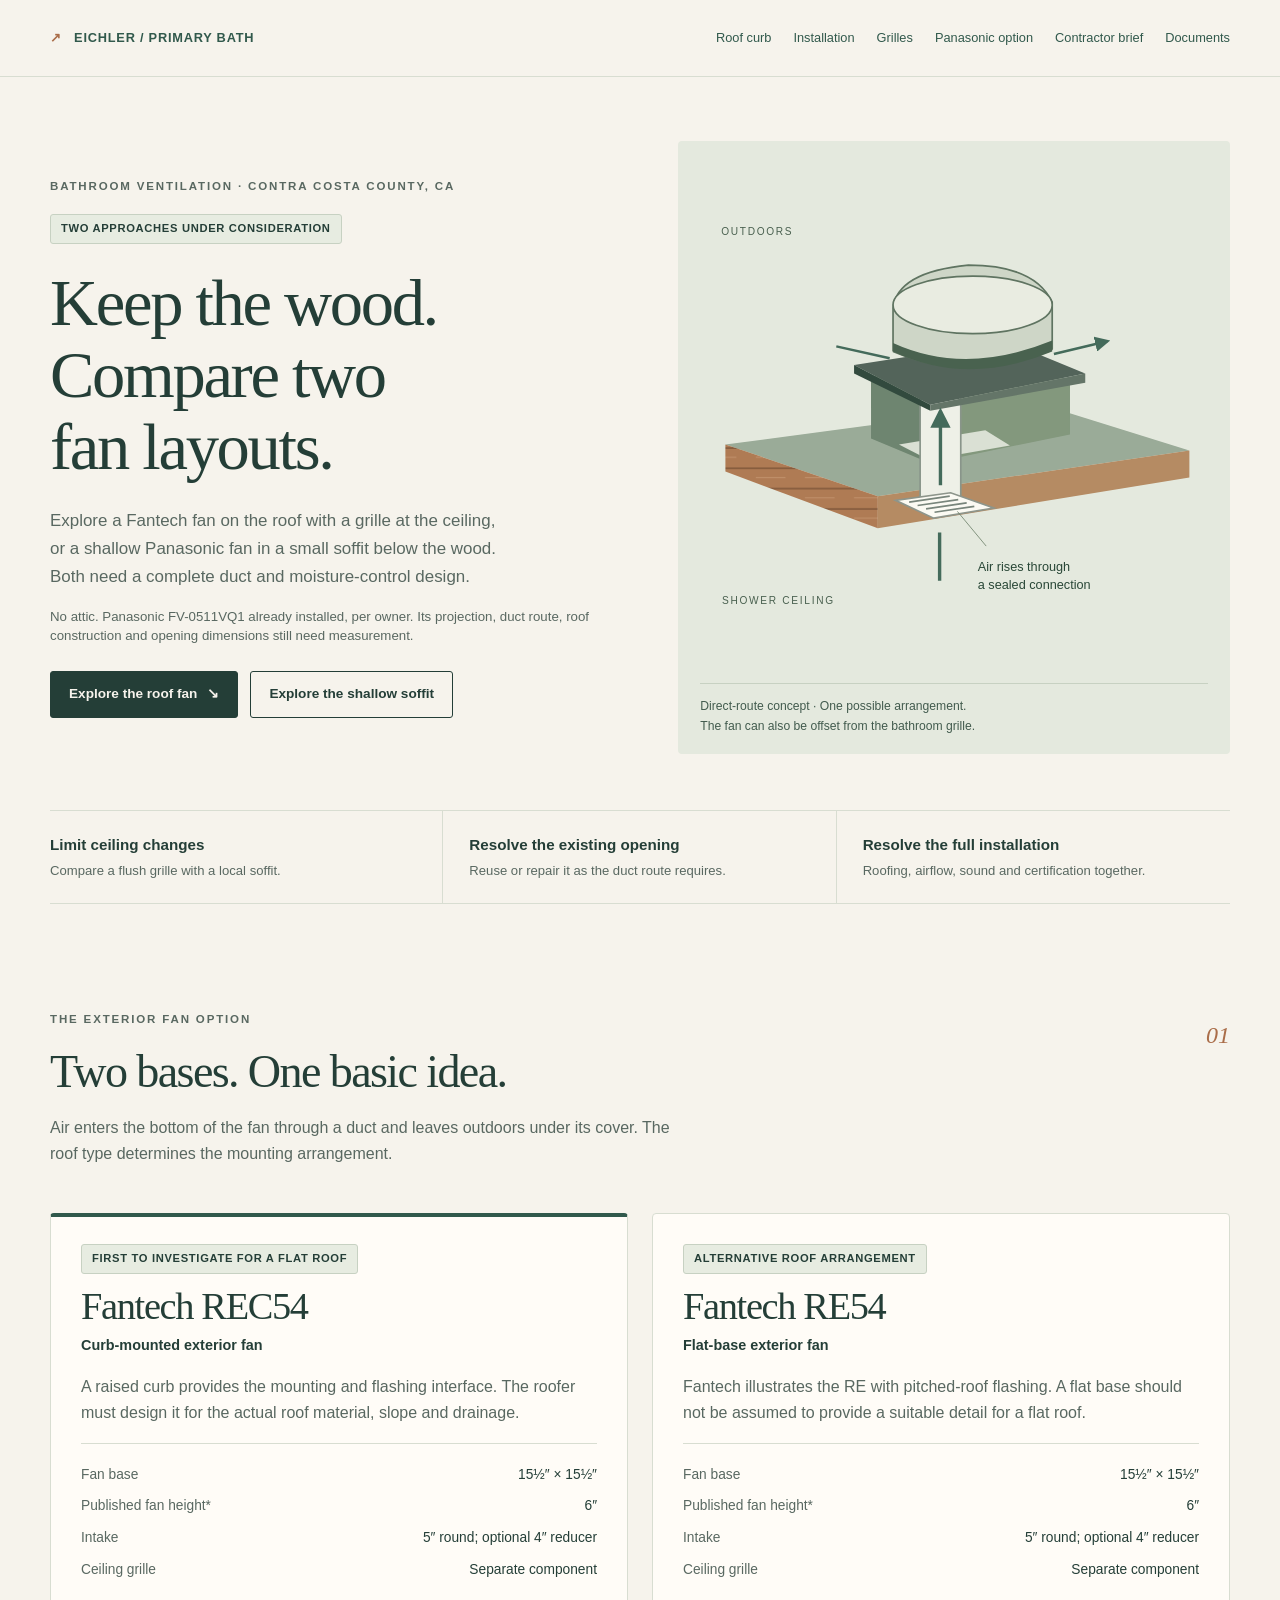
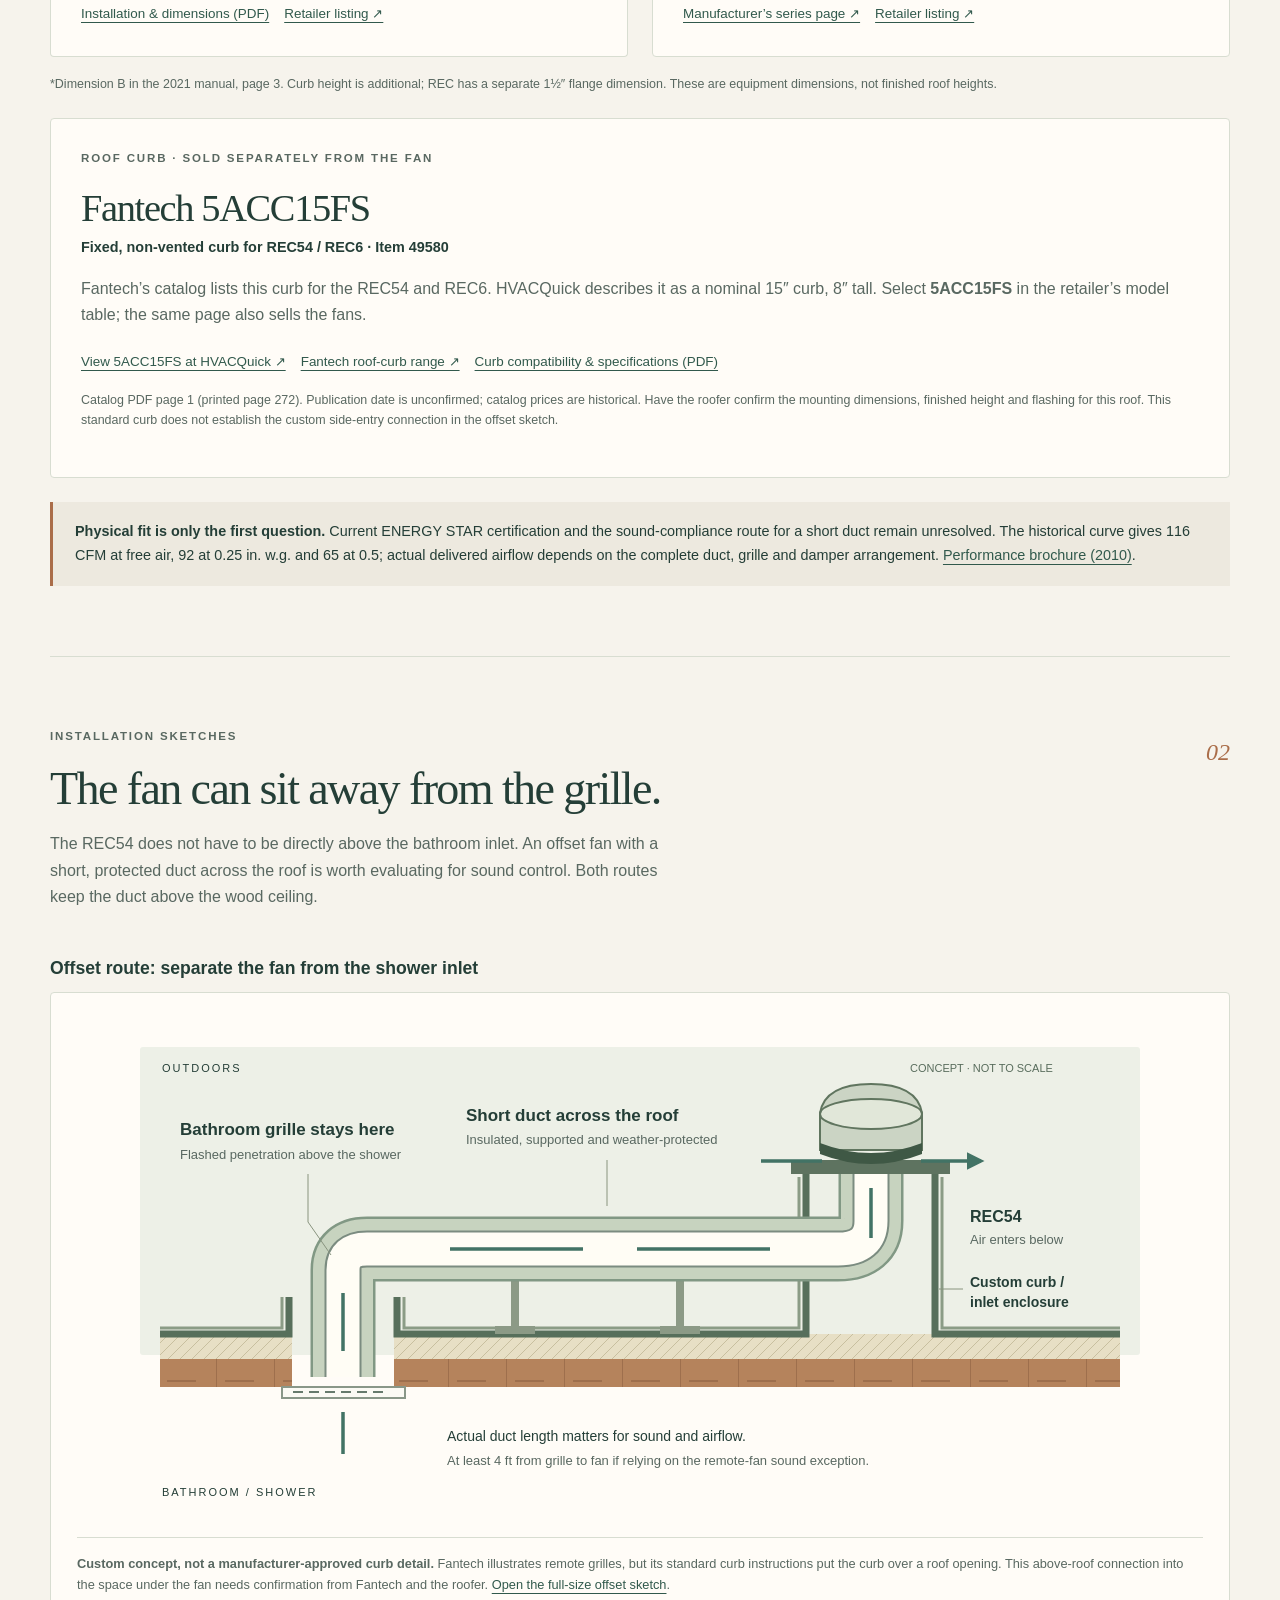
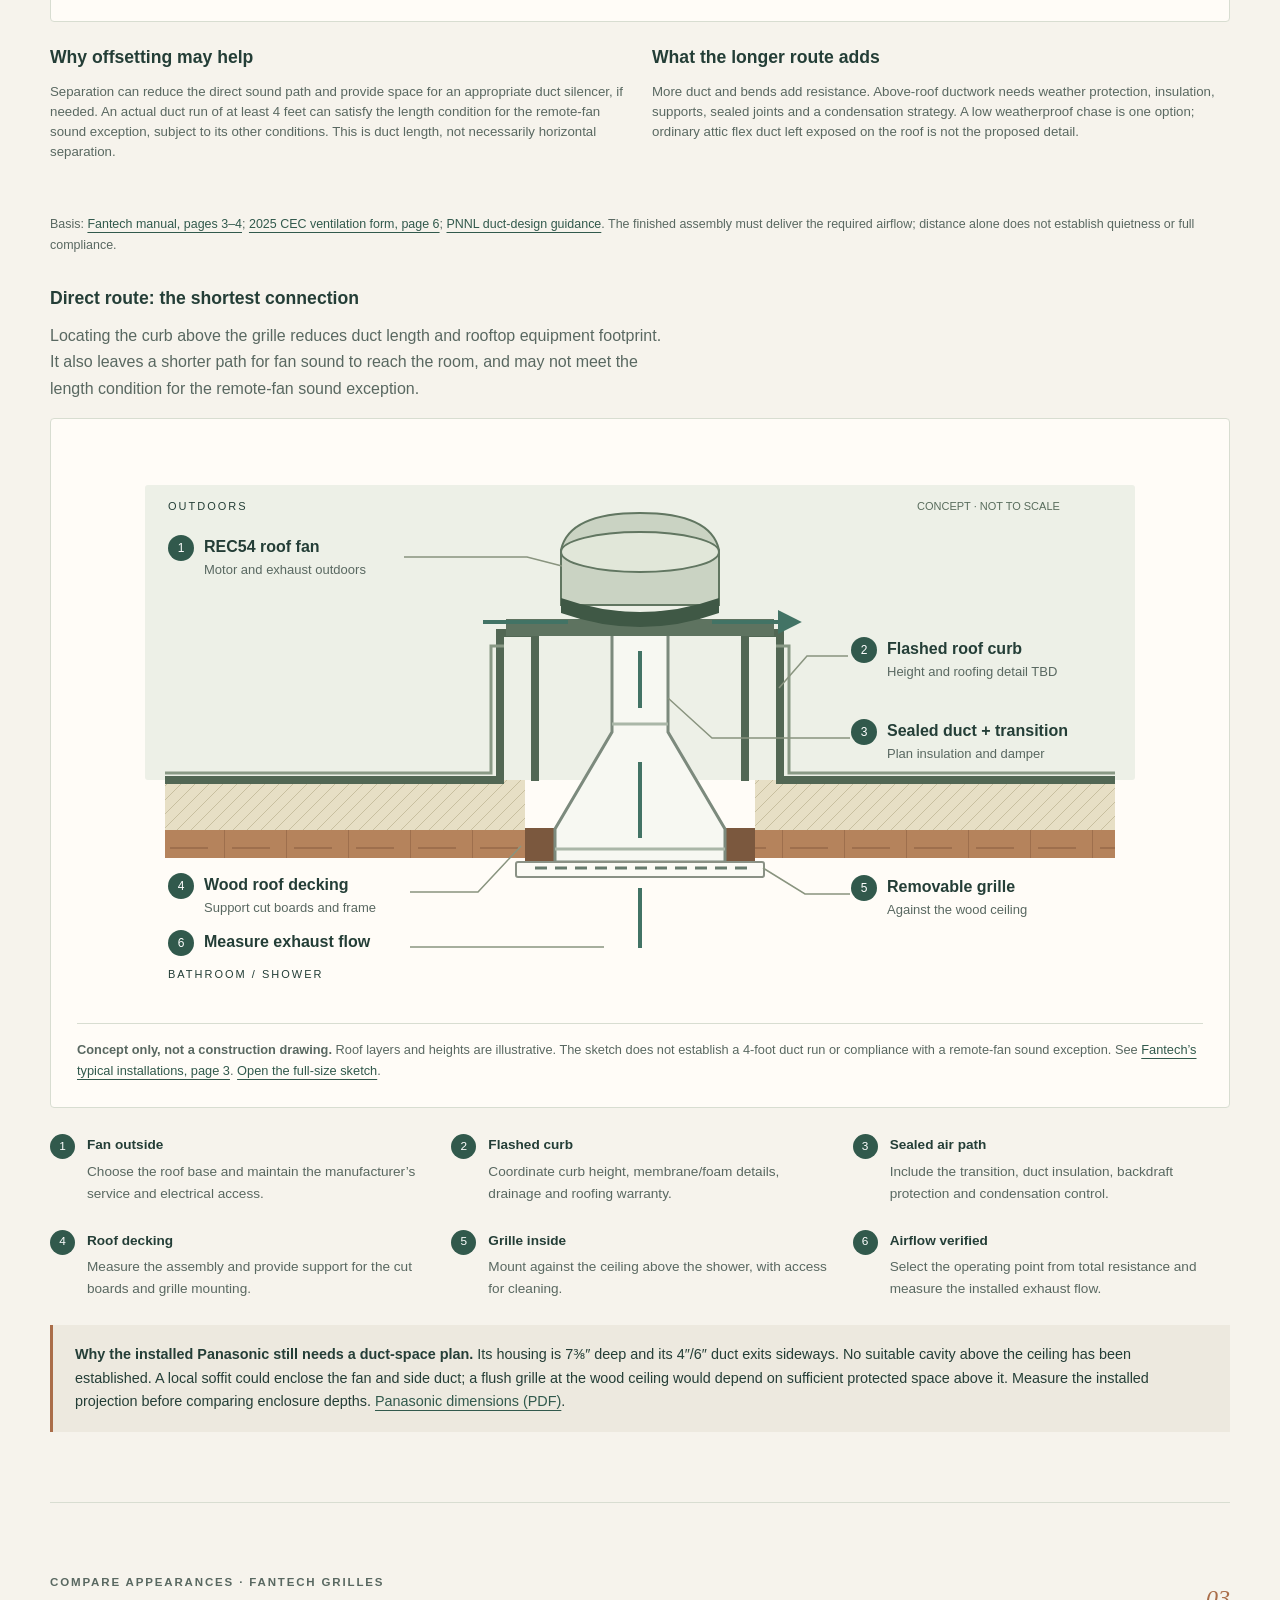
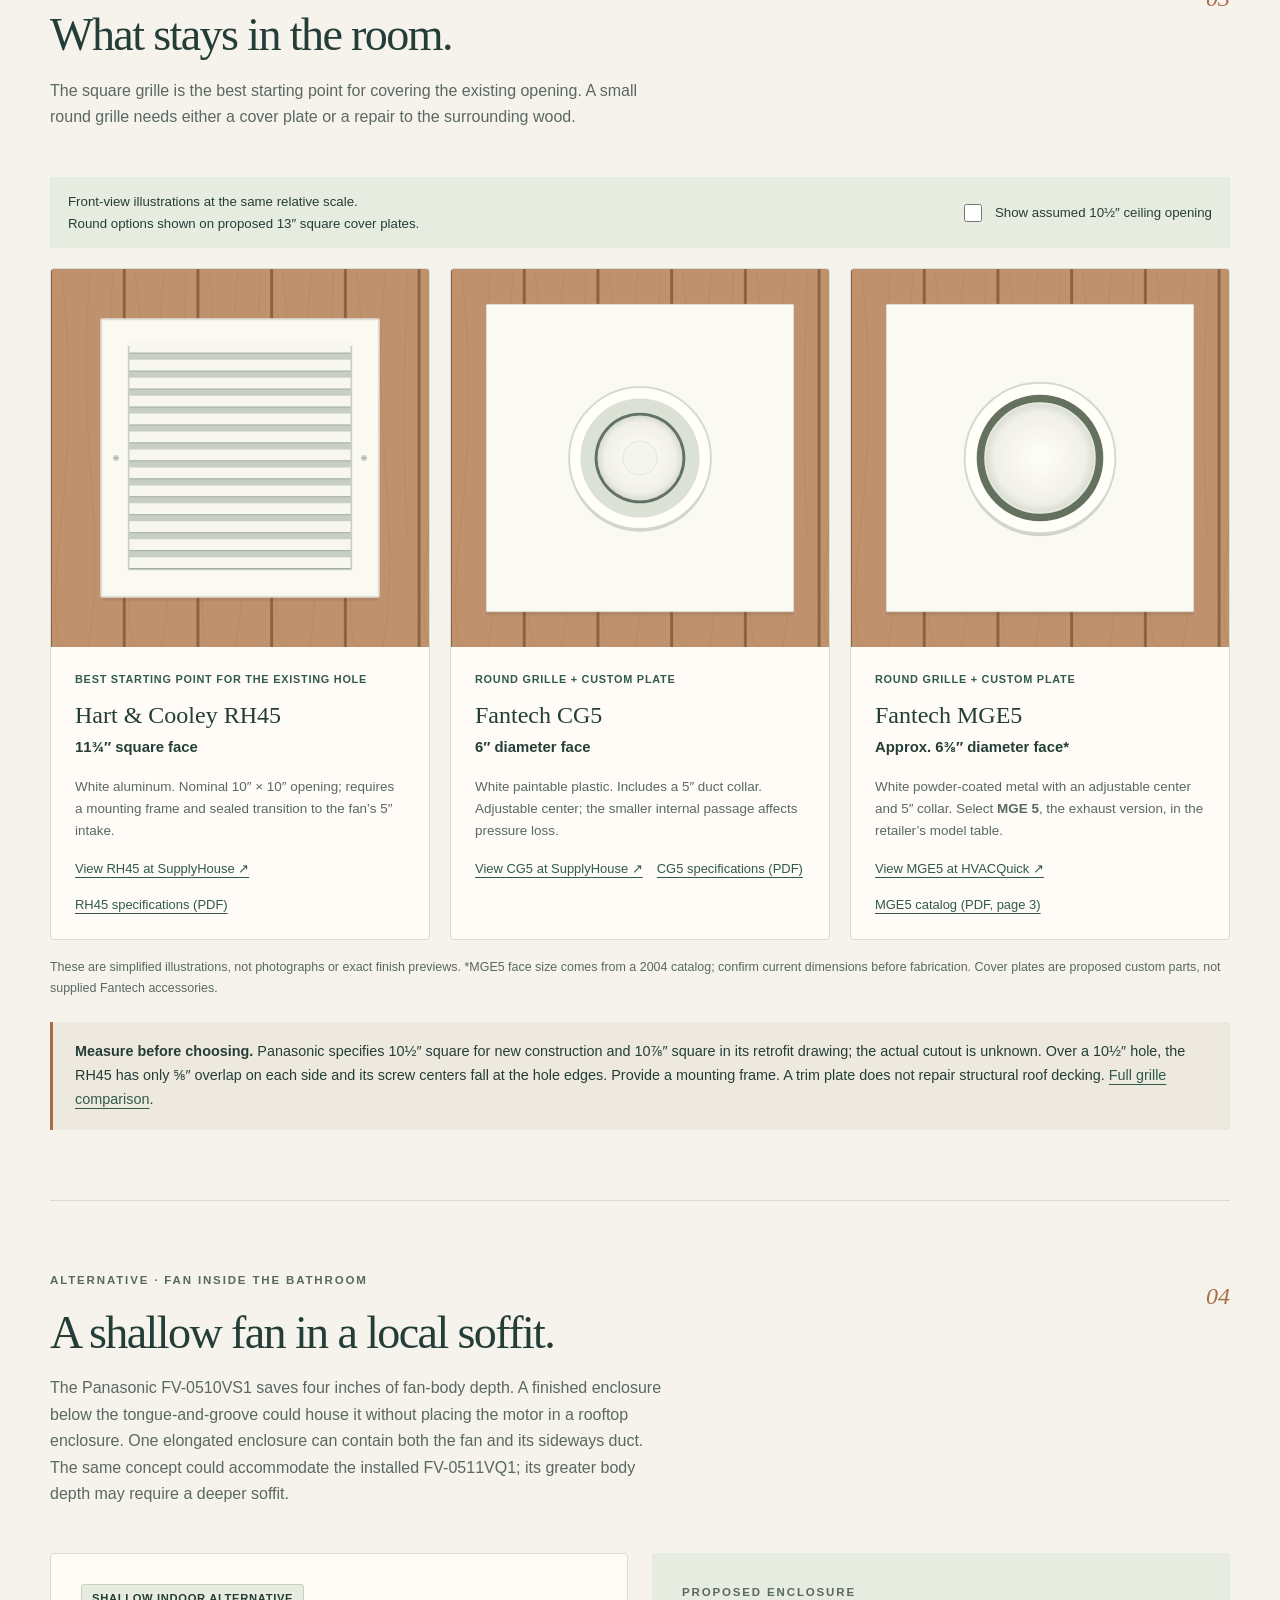
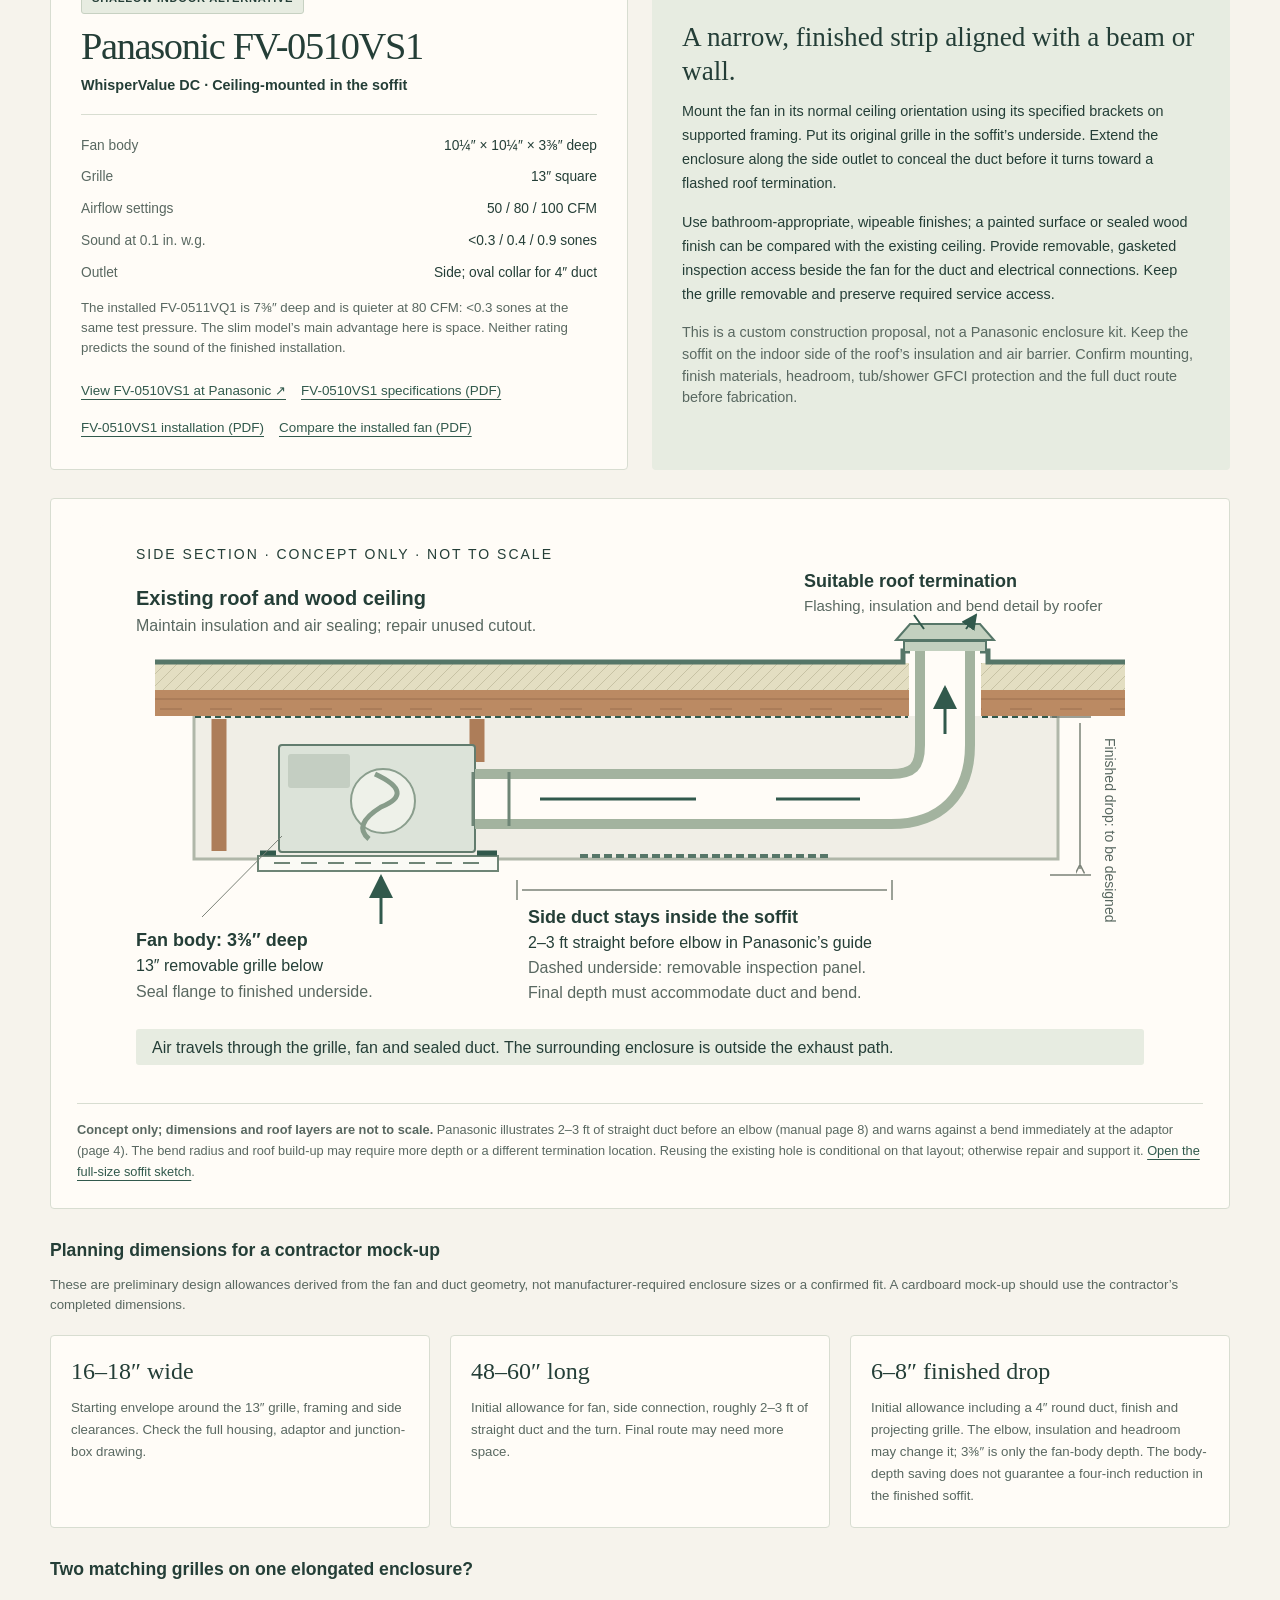
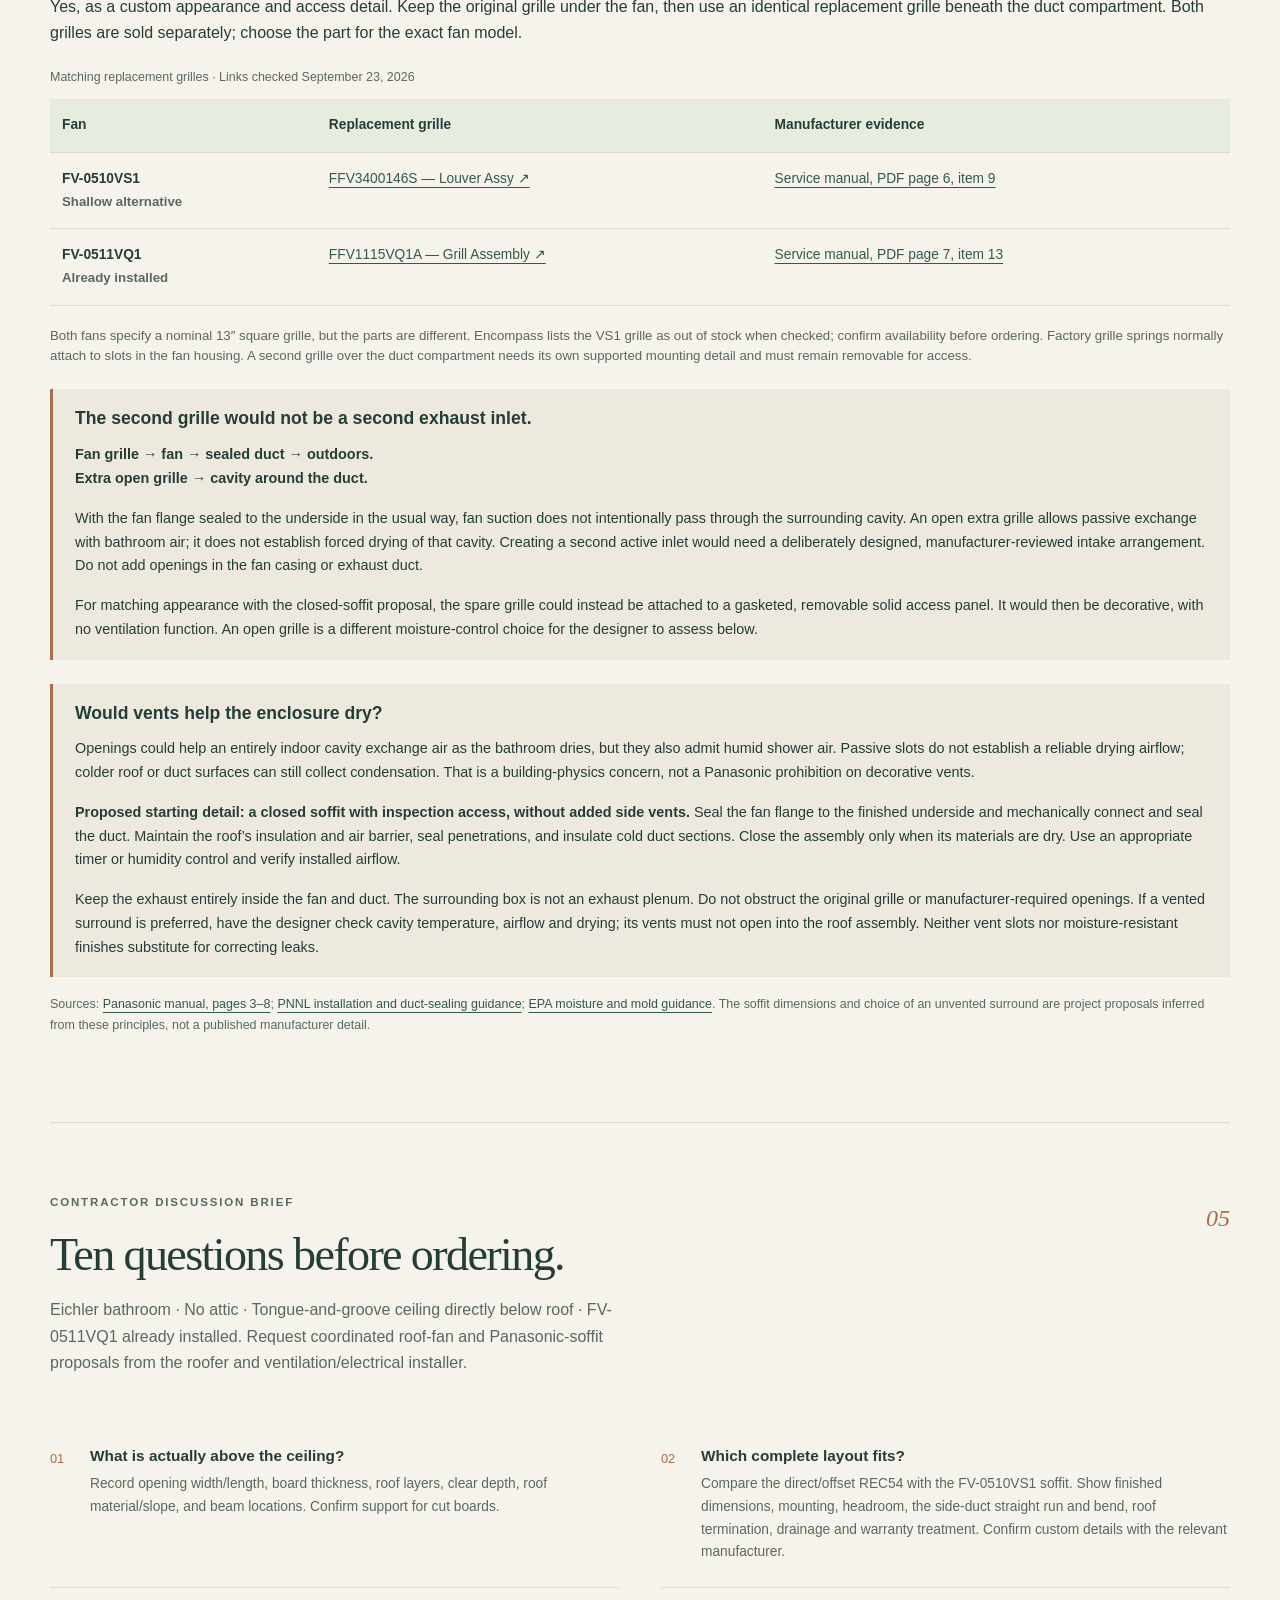
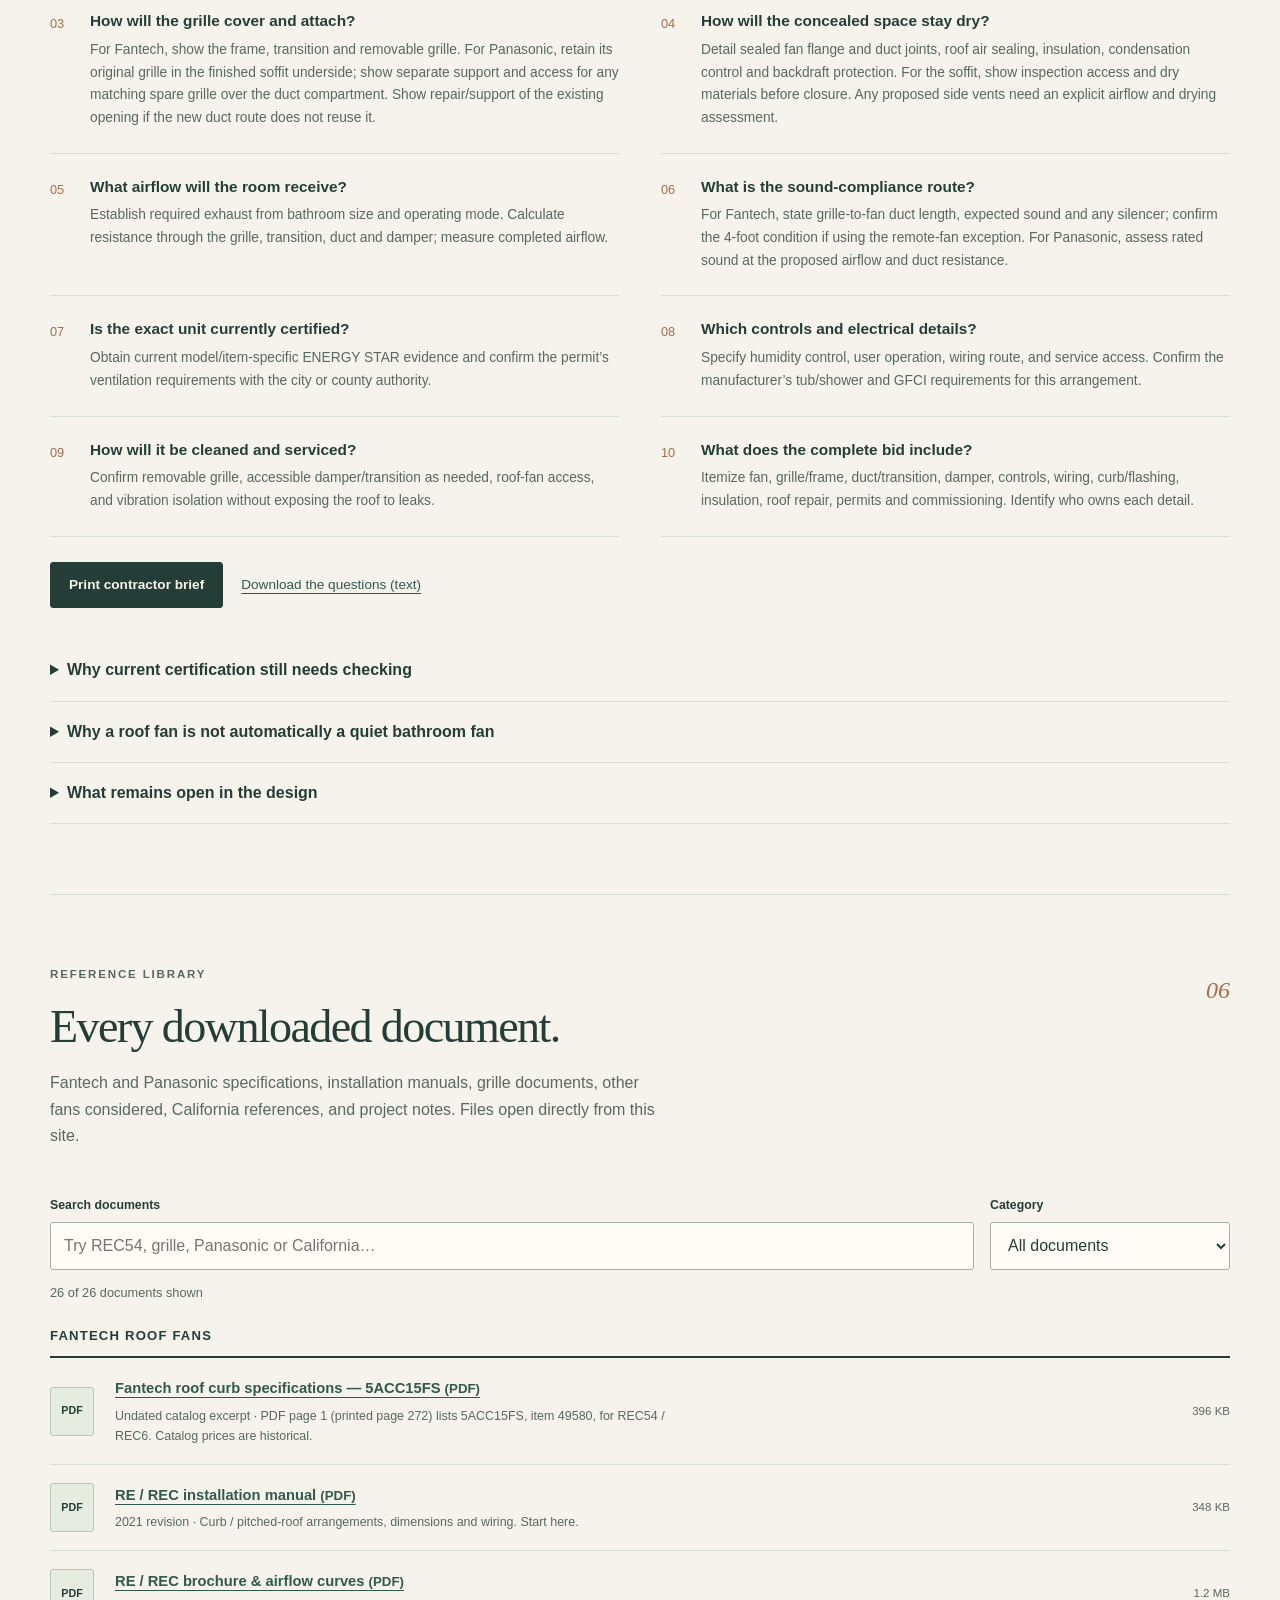
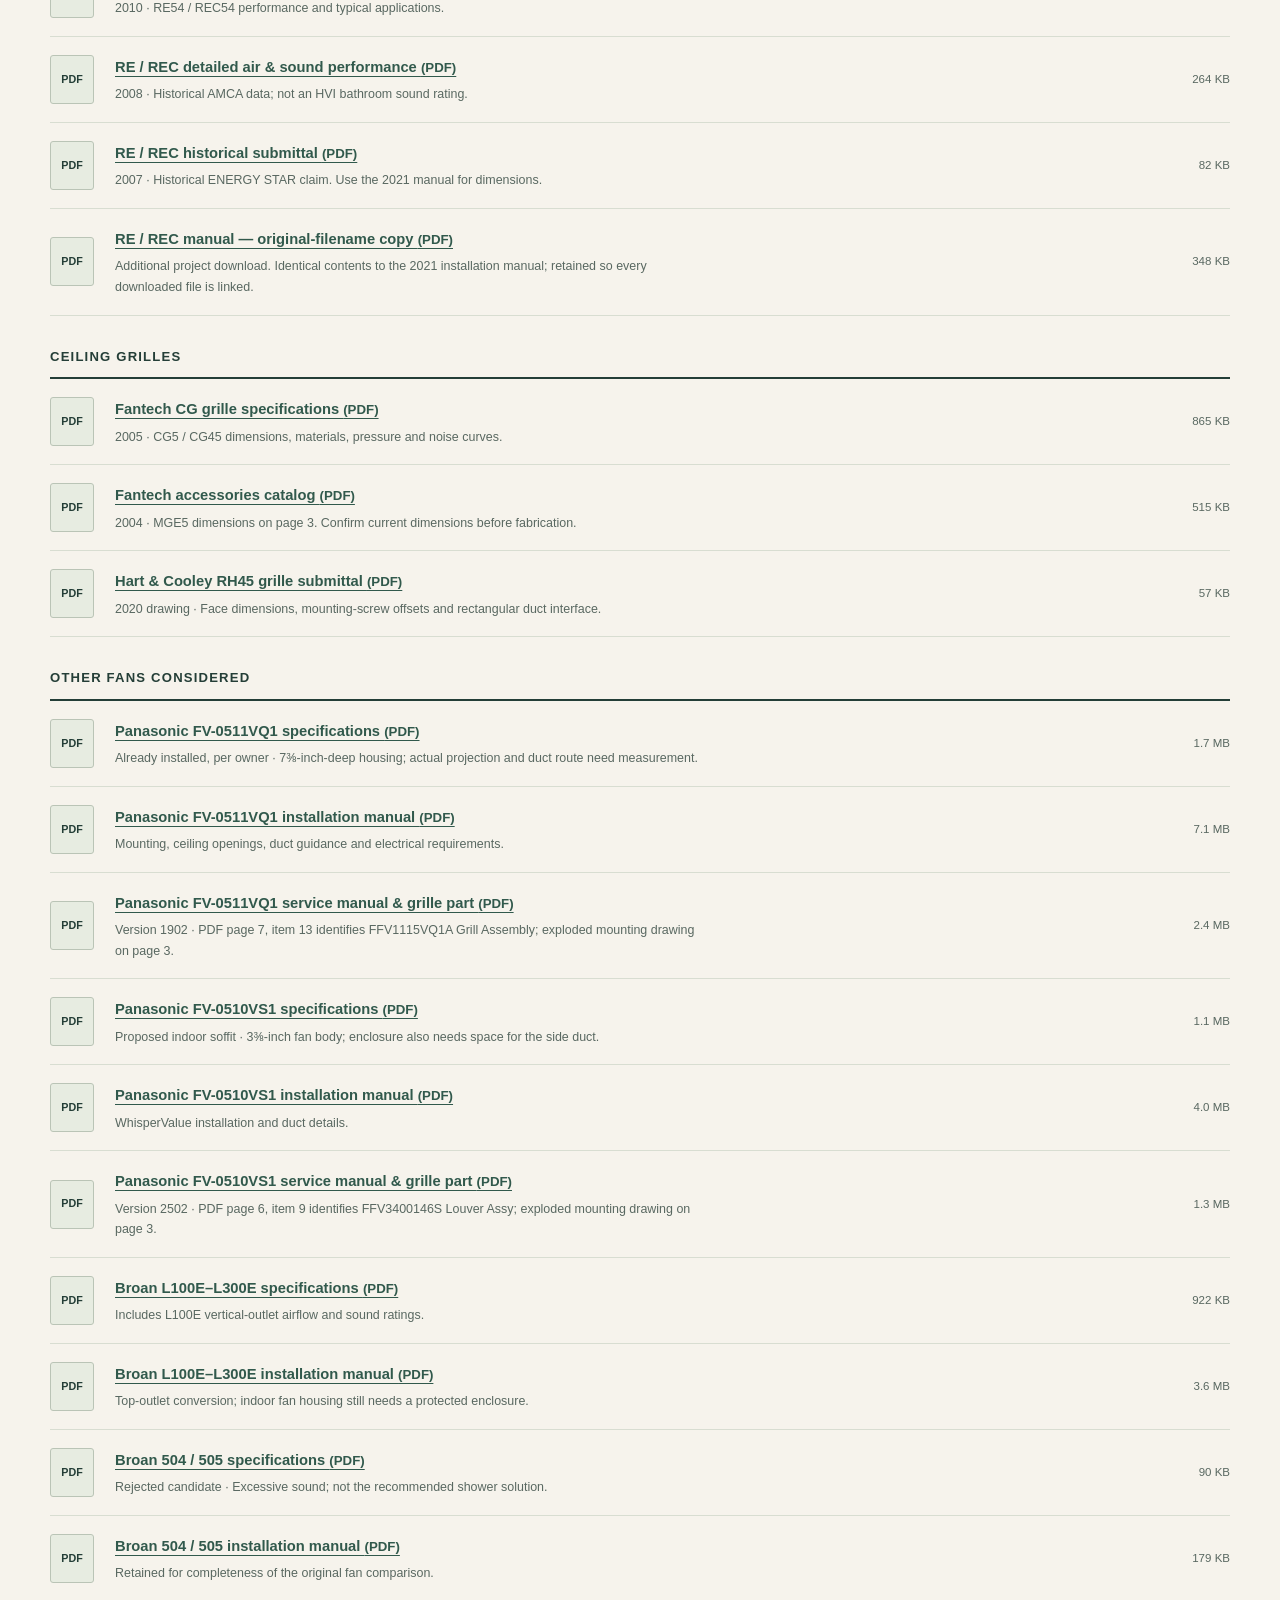
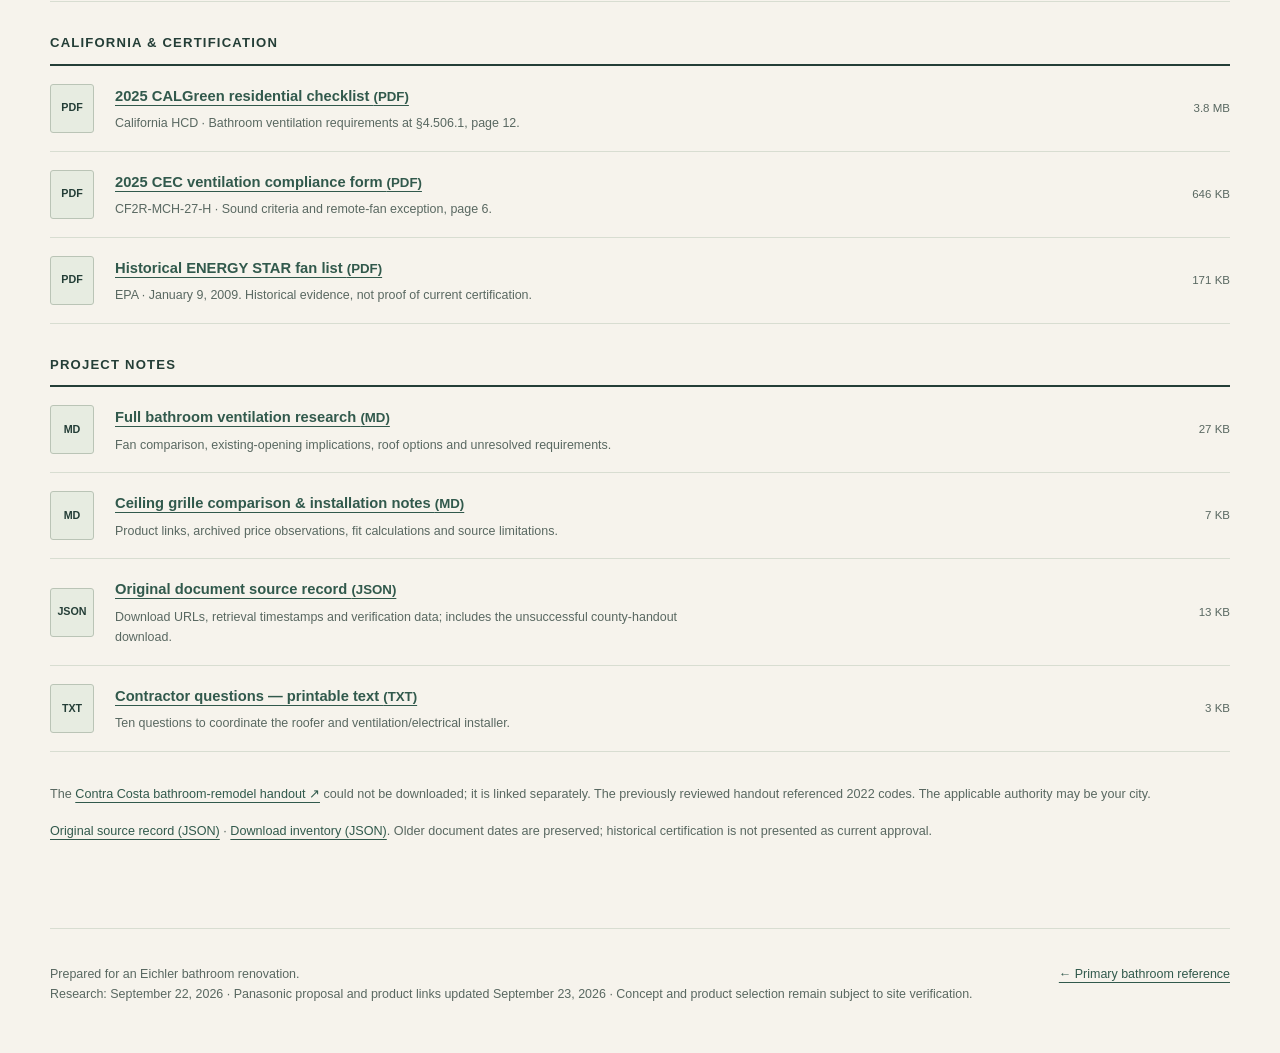
==== docs/bathroom-ventilation/index.html @ 6aa50b3e "Add bathroom ventilation site, enclosure options, and installation photos" ====
<!doctype html>
<html lang="en">
<head>
  <meta charset="utf-8">
  <meta name="viewport" content="width=device-width, initial-scale=1">
  <title>Bathroom ventilation options | Eichler bathroom</title>
  <meta name="description" content="Compare a Fantech roof fan with a shallow Panasonic FV-0510VS1 in a ceiling soffit: installation sketches, enclosure and moisture details, product links, and specifications.">
  <meta name="theme-color" content="#243e37">
  <link rel="stylesheet" href="styles.css">
  <script src="site.js" defer></script>
</head>
<body>
<a class="skip" href="#main">Skip to content</a>
<header class="site-header">
  <nav class="wrap nav" aria-label="Main navigation">
    <a class="brand" href="../"><span>↗</span> EICHLER / PRIMARY BATH</a>
    <div class="nav-links">
      <a href="#curb">Roof curb</a>
      <a href="#installation">Installation</a>
      <a href="#grilles">Grilles</a>
      <a href="#panasonic">Panasonic option</a>
      <a href="#contractor">Contractor brief</a>
      <a href="#documents">Documents</a>
    </div>
  </nav>
</header>
<main id="main" class="wrap">
  <section class="hero" aria-labelledby="page-title">
    <div>
      <p class="eyebrow">Bathroom ventilation · Contra Costa County, CA</p>
      <span class="pill">Two approaches under consideration</span>
      <h1 id="page-title">Keep the wood.<br>Compare two<br>fan layouts.</h1>
      <p class="intro">Explore a Fantech fan on the roof with a grille at the ceiling, or a shallow Panasonic fan in a small soffit below the wood. Both need a complete duct and moisture-control design.</p>
      <p class="small muted">No attic. Panasonic FV-0511VQ1 already installed, per owner. Its projection, duct route, roof construction and opening dimensions still need measurement.</p>
      <div class="actions">
        <a class="button" href="#installation">Explore the roof fan <span aria-hidden="true">↘</span></a>
        <a class="button secondary" href="#panasonic">Explore the shallow soffit</a>
      </div>
    </div>
    <div class="hero-art">
      <img src="assets/roof-concept.svg" width="600" height="510" alt="Conceptual cutaway: a roof fan sits on a raised curb, with a sealed duct reaching a grille flush against the wood ceiling.">
      <p class="caption">Direct-route concept · One possible arrangement.<br>The fan can also be offset from the bathroom grille.</p>
    </div>
  </section>
  <div class="facts" aria-label="Project priorities">
    <div class="fact"><strong>Limit ceiling changes</strong><span>Compare a flush grille with a local soffit.</span></div>
    <div class="fact"><strong>Resolve the existing opening</strong><span>Reuse or repair it as the duct route requires.</span></div>
    <div class="fact"><strong>Resolve the full installation</strong><span>Roofing, airflow, sound and certification together.</span></div>
  </div>

  <section class="section" id="options" aria-labelledby="options-title">
    <div class="section-heading"><div><p class="eyebrow">The exterior fan option</p><h2 id="options-title">Two bases. One basic idea.</h2><p class="lede">Air enters the bottom of the fan through a duct and leaves outdoors under its cover. The roof type determines the mounting arrangement.</p></div><span class="section-num" aria-hidden="true">01</span></div>
    <div class="two">
      <article class="model recommended">
        <span class="pill">First to investigate for a flat roof</span><h3>Fantech REC54</h3><p class="role">Curb-mounted exterior fan</p>
        <p class="muted">A raised curb provides the mounting and flashing interface. The roofer must design it for the actual roof material, slope and drainage.</p>
        <dl><dt>Fan base</dt><dd>15½″ × 15½″</dd><dt>Published fan height*</dt><dd>6″</dd><dt>Intake</dt><dd>5″ round; optional 4″ reducer</dd><dt>Ceiling grille</dt><dd>Separate component</dd></dl>
        <div class="links"><a href="references/spec-sheets/Fantech-RE-REC-installation.pdf">Installation &amp; dimensions (PDF)</a><a href="https://www.supplyhouse.com/Fantech-REC54-Wall-or-Roof-Mount-Curb-4-or-5-Centrifugal-Duct-Fan-116-CFM">Retailer listing ↗</a></div>
      </article>
      <article class="model">
        <span class="pill">Alternative roof arrangement</span><h3>Fantech RE54</h3><p class="role">Flat-base exterior fan</p>
        <p class="muted">Fantech illustrates the RE with pitched-roof flashing. A flat base should not be assumed to provide a suitable detail for a flat roof.</p>
        <dl><dt>Fan base</dt><dd>15½″ × 15½″</dd><dt>Published fan height*</dt><dd>6″</dd><dt>Intake</dt><dd>5″ round; optional 4″ reducer</dd><dt>Ceiling grille</dt><dd>Separate component</dd></dl>
        <div class="links"><a href="https://www.fantech.net/en-us/products/commercial-ventilation/roof-ventilators/re-rec">Manufacturer’s series page ↗</a><a href="https://hvacquick.com/products/residential/Fans/Exterior-Exhaust-Fans/Fantech-RE-fans">Retailer listing ↗</a></div>
      </article>
    </div>
    <p class="source-line">*Dimension B in the 2021 manual, page 3. Curb height is additional; REC has a separate 1½″ flange dimension. These are equipment dimensions, not finished roof heights.</p>
    <article class="model curb" id="curb" aria-labelledby="curb-title">
      <p class="eyebrow">Roof curb · Sold separately from the fan</p>
      <h3 id="curb-title">Fantech 5ACC15FS</h3>
      <p class="role">Fixed, non-vented curb for REC54 / REC6 · Item 49580</p>
      <p class="muted">Fantech’s catalog lists this curb for the REC54 and REC6. HVACQuick describes it as a nominal 15″ curb, 8″ tall. Select <strong>5ACC15FS</strong> in the retailer’s model table; the same page also sells the fans.</p>
      <div class="links"><a href="https://hvacquick.com/products/residential/Fans/Exterior-Exhaust-Fans/Fantech-RE-fans">View 5ACC15FS at HVACQuick ↗</a><a href="https://www.fantech.net/en-us/products/commercial-ventilation/roof-ventilators/accessory-for-roof-ventilators/curbs/roof-curbs">Fantech roof-curb range ↗</a><a href="references/spec-sheets/Fantech-commercial-accessories-curbs.pdf#page=1">Curb compatibility &amp; specifications (PDF)</a></div>
      <p class="source-line">Catalog PDF page 1 (printed page 272). Publication date is unconfirmed; catalog prices are historical. Have the roofer confirm the mounting dimensions, finished height and flashing for this roof. This standard curb does not establish the custom side-entry connection in the offset sketch.</p>
    </article>
    <div class="note"><strong>Physical fit is only the first question.</strong> Current ENERGY STAR certification and the sound-compliance route for a short duct remain unresolved. The historical curve gives 116 CFM at free air, 92 at 0.25 in. w.g. and 65 at 0.5; actual delivered airflow depends on the complete duct, grille and damper arrangement. <a href="references/spec-sheets/Fantech-RE-REC-brochure-performance-2010.pdf">Performance brochure (2010)</a>.</div>
  </section>

  <section class="section" id="installation" aria-labelledby="installation-title">
    <div class="section-heading"><div><p class="eyebrow">Installation sketches</p><h2 id="installation-title">The fan can sit away from the grille.</h2><p class="lede">The REC54 does not have to be directly above the bathroom inlet. An offset fan with a short, protected duct across the roof is worth evaluating for sound control. Both routes keep the duct above the wood ceiling.</p></div><span class="section-num" aria-hidden="true">02</span></div>
    <h3>Offset route: separate the fan from the shower inlet</h3>
    <div class="diagram-panel"><figure>
      <img src="assets/offset-roof-route.svg" width="1080" height="500" alt="Concept of an offset REC54: a duct rises from the bathroom grille through a flashed roof penetration, runs horizontally above the roof with insulation and weather protection, then turns upward into the fan's bottom inlet within a custom curb enclosure.">
      <figcaption><strong>Custom concept, not a manufacturer-approved curb detail.</strong> Fantech illustrates remote grilles, but its standard curb instructions put the curb over a roof opening. This above-roof connection into the space under the fan needs confirmation from Fantech and the roofer. <a href="assets/offset-roof-route.svg">Open the full-size offset sketch</a>.</figcaption>
    </figure></div>
    <div class="two" style="margin:24px 0 36px">
      <div><h3>Why offsetting may help</h3><p class="small muted">Separation can reduce the direct sound path and provide space for an appropriate duct silencer, if needed. An actual duct run of at least 4 feet can satisfy the length condition for the remote-fan sound exception, subject to its other conditions. This is duct length, not necessarily horizontal separation.</p></div>
      <div><h3>What the longer route adds</h3><p class="small muted">More duct and bends add resistance. Above-roof ductwork needs weather protection, insulation, supports, sealed joints and a condensation strategy. A low weatherproof chase is one option; ordinary attic flex duct left exposed on the roof is not the proposed detail.</p></div>
    </div>
    <p class="source-line">Basis: <a href="references/spec-sheets/Fantech-RE-REC-installation.pdf">Fantech manual, pages 3–4</a>; <a href="references/code-reference/California-2025-CF2R-MCH-27-H-ventilation.pdf">2025 CEC ventilation form, page 6</a>; <a href="https://basc.pnnl.gov/resource-guides/bathroom-exhaust-fans">PNNL duct-design guidance</a>. The finished assembly must deliver the required airflow; distance alone does not establish quietness or full compliance.</p>
    <h3 style="margin-top:32px">Direct route: the shortest connection</h3>
    <p class="lede">Locating the curb above the grille reduces duct length and rooftop equipment footprint. It also leaves a shorter path for fan sound to reach the room, and may not meet the length condition for the remote-fan sound exception.</p>
    <div class="diagram-panel"><figure>
      <img src="assets/installation-section.svg" width="1080" height="560" alt="Not-to-scale section of a REC54 on a flashed roof curb. Air rises from a square ceiling grille through a sealed transition and round duct to the fan; arrows show exhaust escaping outdoors. Roof layer thickness, curb height and framing are unmeasured.">
      <figcaption><strong>Concept only, not a construction drawing.</strong> Roof layers and heights are illustrative. The sketch does not establish a 4-foot duct run or compliance with a remote-fan sound exception. See <a href="references/spec-sheets/Fantech-RE-REC-installation.pdf">Fantech’s typical installations, page 3</a>. <a href="assets/installation-section.svg">Open the full-size sketch</a>.</figcaption>
    </figure></div>
    <div class="key">
      <div class="key-item"><span class="number">1</span><div><strong>Fan outside</strong><p>Choose the roof base and maintain the manufacturer’s service and electrical access.</p></div></div>
      <div class="key-item"><span class="number">2</span><div><strong>Flashed curb</strong><p>Coordinate curb height, membrane/foam details, drainage and roofing warranty.</p></div></div>
      <div class="key-item"><span class="number">3</span><div><strong>Sealed air path</strong><p>Include the transition, duct insulation, backdraft protection and condensation control.</p></div></div>
      <div class="key-item"><span class="number">4</span><div><strong>Roof decking</strong><p>Measure the assembly and provide support for the cut boards and grille mounting.</p></div></div>
      <div class="key-item"><span class="number">5</span><div><strong>Grille inside</strong><p>Mount against the ceiling above the shower, with access for cleaning.</p></div></div>
      <div class="key-item"><span class="number">6</span><div><strong>Airflow verified</strong><p>Select the operating point from total resistance and measure the installed exhaust flow.</p></div></div>
    </div>
    <div class="note"><strong>Why the installed Panasonic still needs a duct-space plan.</strong> Its housing is 7⅜″ deep and its 4″/6″ duct exits sideways. No suitable cavity above the ceiling has been established. A local soffit could enclose the fan and side duct; a flush grille at the wood ceiling would depend on sufficient protected space above it. Measure the installed projection before comparing enclosure depths. <a href="references/spec-sheets/Panasonic-FV-0511VQ1-submittal.pdf">Panasonic dimensions (PDF)</a>.</div>
  </section>

  <section class="section" id="grilles" aria-labelledby="grilles-title">
    <div class="section-heading"><div><p class="eyebrow">Compare appearances · Fantech grilles</p><h2 id="grilles-title">What stays in the room.</h2><p class="lede">The square grille is the best starting point for covering the existing opening. A small round grille needs either a cover plate or a repair to the surrounding wood.</p></div><span class="section-num" aria-hidden="true">03</span></div>
    <div class="compare-controls"><span>Front-view illustrations at the same relative scale.<br>Round options shown on proposed 13″ square cover plates.</span><label class="js-only"><input type="checkbox" id="show-opening"> Show assumed 10½″ ceiling opening</label></div>
    <div class="grilles" id="grille-comparison">
      <article class="grille"><div class="grille-art"><img src="assets/grille-rh45.svg" width="400" height="400" loading="lazy" alt="Illustration of the white square RH45 grille with horizontal slats on a wood ceiling."><span class="hole-outline" aria-hidden="true"></span></div><div class="grille-body"><p class="label">Best starting point for the existing hole</p><h3>Hart &amp; Cooley RH45</h3><p class="size">11¾″ square face</p><p>White aluminum. Nominal 10″ × 10″ opening; requires a mounting frame and sealed transition to the fan’s 5″ intake.</p><div class="links"><a href="https://www.supplyhouse.com/Hart-Cooley-610683-10-x-10-Extruded-Aluminum-Return-Grille-RH45-Series">View RH45 at SupplyHouse ↗</a><a href="references/spec-sheets/Hart-Cooley-RH45-submittal.pdf">RH45 specifications (PDF)</a></div></div></article>
      <article class="grille"><div class="grille-art"><img src="assets/grille-cg5.svg" width="400" height="400" loading="lazy" alt="Illustration of a 6-inch circular CG5 grille centered on a proposed 13-inch square white cover plate."><span class="hole-outline" aria-hidden="true"></span></div><div class="grille-body"><p class="label">Round grille + custom plate</p><h3>Fantech CG5</h3><p class="size">6″ diameter face</p><p>White paintable plastic. Includes a 5″ duct collar. Adjustable center; the smaller internal passage affects pressure loss.</p><div class="links"><a href="https://www.supplyhouse.com/Fantech-CG5-CG-Series-Adjustable-Plastic-Supply-Exhaust-Contour-Grille-w-Metal-Mounting-Collar-for-5-Duct">View CG5 at SupplyHouse ↗</a><a href="references/spec-sheets/Fantech-CG-grilles-specifications-2005.pdf">CG5 specifications (PDF)</a></div></div></article>
      <article class="grille"><div class="grille-art"><img src="assets/grille-mge5.svg" width="400" height="400" loading="lazy" alt="Illustration of an approximately 6⅜-inch round MGE5 metal grille centered on a proposed 13-inch square cover plate."><span class="hole-outline" aria-hidden="true"></span></div><div class="grille-body"><p class="label">Round grille + custom plate</p><h3>Fantech MGE5</h3><p class="size">Approx. 6⅜″ diameter face*</p><p>White powder-coated metal with an adjustable center and 5″ collar. Select <strong>MGE 5</strong>, the exhaust version, in the retailer’s model table.</p><div class="links"><a href="https://www.hvacquick.com/products.php/residential/Ventilation-Accessories/Exhaust-Grilles-Round/Fantech-Round-MGE-and-MGS-Metal-Grilles">View MGE5 at HVACQuick ↗</a><a href="references/spec-sheets/Fantech-accessories-catalog-2004.pdf#page=3">MGE5 catalog (PDF, page 3)</a></div></div></article>
    </div>
    <p class="source-line">These are simplified illustrations, not photographs or exact finish previews. *MGE5 face size comes from a 2004 catalog; confirm current dimensions before fabrication. Cover plates are proposed custom parts, not supplied Fantech accessories.</p>
    <div class="note"><strong>Measure before choosing.</strong> Panasonic specifies 10½″ square for new construction and 10⅞″ square in its retrofit drawing; the actual cutout is unknown. Over a 10½″ hole, the RH45 has only ⅝″ overlap on each side and its screw centers fall at the hole edges. Provide a mounting frame. A trim plate does not repair structural roof decking. <a href="references/ceiling-grilles.md">Full grille comparison</a>.</div>
  </section>

  <section class="section" id="panasonic" aria-labelledby="panasonic-title">
    <div class="section-heading"><div><p class="eyebrow">Alternative · Fan inside the bathroom</p><h2 id="panasonic-title">A shallow fan in a local soffit.</h2><p class="lede">The Panasonic FV-0510VS1 saves four inches of fan-body depth. A finished enclosure below the tongue-and-groove could house it without placing the motor in a rooftop enclosure. One elongated enclosure can contain both the fan and its sideways duct. The same concept could accommodate the installed FV-0511VQ1; its greater body depth may require a deeper soffit.</p></div><span class="section-num" aria-hidden="true">04</span></div>
    <div class="two">
      <article class="model">
        <span class="pill">Shallow indoor alternative</span><h3>Panasonic FV-0510VS1</h3><p class="role">WhisperValue DC · Ceiling-mounted in the soffit</p>
        <dl><dt>Fan body</dt><dd>10¼″ × 10¼″ × 3⅜″ deep</dd><dt>Grille</dt><dd>13″ square</dd><dt>Airflow settings</dt><dd>50 / 80 / 100 CFM</dd><dt>Sound at 0.1 in. w.g.</dt><dd>&lt;0.3 / 0.4 / 0.9 sones</dd><dt>Outlet</dt><dd>Side; oval collar for 4″ duct</dd></dl>
        <p class="small muted">The installed FV-0511VQ1 is 7⅜″ deep and is quieter at 80 CFM: &lt;0.3 sones at the same test pressure. The slim model’s main advantage here is space. Neither rating predicts the sound of the finished installation.</p>
        <div class="links"><a href="https://iaq.na.panasonic.com/ventilation/fans/whispervalue-50-80-100-cfm">View FV-0510VS1 at Panasonic ↗</a><a href="references/spec-sheets/Panasonic-FV-0510VS1-submittal.pdf">FV-0510VS1 specifications (PDF)</a><a href="references/spec-sheets/Panasonic-FV-0510VS1-installation.pdf">FV-0510VS1 installation (PDF)</a><a href="references/spec-sheets/Panasonic-FV-0511VQ1-submittal.pdf">Compare the installed fan (PDF)</a></div>
      </article>
      <article class="proposal">
        <p class="eyebrow">Proposed enclosure</p><h3>A narrow, finished strip aligned with a beam or wall.</h3>
        <p>Mount the fan in its normal ceiling orientation using its specified brackets on supported framing. Put its original grille in the soffit’s underside. Extend the enclosure along the side outlet to conceal the duct before it turns toward a flashed roof termination.</p>
        <p>Use bathroom-appropriate, wipeable finishes; a painted surface or sealed wood finish can be compared with the existing ceiling. Provide removable, gasketed inspection access beside the fan for the duct and electrical connections. Keep the grille removable and preserve required service access.</p>
        <p class="small muted">This is a custom construction proposal, not a Panasonic enclosure kit. Keep the soffit on the indoor side of the roof’s insulation and air barrier. Confirm mounting, finish materials, headroom, tub/shower GFCI protection and the full duct route before fabrication.</p>
      </article>
    </div>
    <div class="diagram-panel proposal-diagram"><figure>
      <img src="assets/panasonic-soffit-section.svg" width="1080" height="560" loading="lazy" alt="Conceptual section of a Panasonic FV-0510VS1 inside a closed soffit below the wood ceiling. Air enters its original grille, passes through the metal fan body and sealed horizontal duct, then turns upward through a separately flashed roof penetration. The surrounding cavity is outside the exhaust air path.">
      <figcaption><strong>Concept only; dimensions and roof layers are not to scale.</strong> Panasonic illustrates 2–3 ft of straight duct before an elbow (manual page 8) and warns against a bend immediately at the adaptor (page 4). The bend radius and roof build-up may require more depth or a different termination location. Reusing the existing hole is conditional on that layout; otherwise repair and support it. <a href="assets/panasonic-soffit-section.svg">Open the full-size soffit sketch</a>.</figcaption>
    </figure></div>
    <h3 class="subsection-title">Planning dimensions for a contractor mock-up</h3>
    <p class="small muted">These are preliminary design allowances derived from the fan and duct geometry, not manufacturer-required enclosure sizes or a confirmed fit. A cardboard mock-up should use the contractor’s completed dimensions.</p>
    <div class="dimension-grid">
      <div><strong>16–18″ wide</strong><p>Starting envelope around the 13″ grille, framing and side clearances. Check the full housing, adaptor and junction-box drawing.</p></div>
      <div><strong>48–60″ long</strong><p>Initial allowance for fan, side connection, roughly 2–3 ft of straight duct and the turn. Final route may need more space.</p></div>
      <div><strong>6–8″ finished drop</strong><p>Initial allowance including a 4″ round duct, finish and projecting grille. The elbow, insulation and headroom may change it; 3⅜″ is only the fan-body depth. The body-depth saving does not guarantee a four-inch reduction in the finished soffit.</p></div>
    </div>
    <div id="matching-panasonic-grilles">
      <h3 class="subsection-title">Two matching grilles on one elongated enclosure?</h3>
      <p>Yes, as a custom appearance and access detail. Keep the original grille under the fan, then use an identical replacement grille beneath the duct compartment. Both grilles are sold separately; choose the part for the exact fan model.</p>
      <div class="parts-table-wrap"><table class="parts-table">
        <caption>Matching replacement grilles · Links checked September 23, 2026</caption>
        <thead><tr><th scope="col">Fan</th><th scope="col">Replacement grille</th><th scope="col">Manufacturer evidence</th></tr></thead>
        <tbody>
          <tr><th scope="row">FV-0510VS1<br><span class="small muted">Shallow alternative</span></th><td><a href="https://encompass.com/item/11117813/PANASONIC/FFV3400146S/">FFV3400146S — Louver Assy ↗</a></td><td><a href="references/spec-sheets/Panasonic-FV-0510VS1-service.pdf#page=6">Service manual, PDF page 6, item 9</a></td></tr>
          <tr><th scope="row">FV-0511VQ1<br><span class="small muted">Already installed</span></th><td><a href="https://panasonic.encompass.com/item/11543179/Panasonic/FFV1115VQ1A/">FFV1115VQ1A — Grill Assembly ↗</a></td><td><a href="references/spec-sheets/Panasonic-FV-0511VQ1-service.pdf#page=7">Service manual, PDF page 7, item 13</a></td></tr>
        </tbody>
      </table></div>
      <p class="small muted">Both fans specify a nominal 13″ square grille, but the parts are different. Encompass lists the VS1 grille as out of stock when checked; confirm availability before ordering. Factory grille springs normally attach to slots in the fan housing. A second grille over the duct compartment needs its own supported mounting detail and must remain removable for access.</p>
      <div class="note">
        <h3>The second grille would not be a second exhaust inlet.</h3>
        <p><strong>Fan grille → fan → sealed duct → outdoors.</strong><br><strong>Extra open grille → cavity around the duct.</strong></p>
        <p>With the fan flange sealed to the underside in the usual way, fan suction does not intentionally pass through the surrounding cavity. An open extra grille allows passive exchange with bathroom air; it does not establish forced drying of that cavity. Creating a second active inlet would need a deliberately designed, manufacturer-reviewed intake arrangement. Do not add openings in the fan casing or exhaust duct.</p>
        <p>For matching appearance with the closed-soffit proposal, the spare grille could instead be attached to a gasketed, removable solid access panel. It would then be decorative, with no ventilation function. An open grille is a different moisture-control choice for the designer to assess below.</p>
      </div>
    </div>
    <div class="note" id="enclosure-moisture">
      <h3>Would vents help the enclosure dry?</h3>
      <p>Openings could help an entirely indoor cavity exchange air as the bathroom dries, but they also admit humid shower air. Passive slots do not establish a reliable drying airflow; colder roof or duct surfaces can still collect condensation. That is a building-physics concern, not a Panasonic prohibition on decorative vents.</p>
      <p><strong>Proposed starting detail: a closed soffit with inspection access, without added side vents.</strong> Seal the fan flange to the finished underside and mechanically connect and seal the duct. Maintain the roof’s insulation and air barrier, seal penetrations, and insulate cold duct sections. Close the assembly only when its materials are dry. Use an appropriate timer or humidity control and verify installed airflow.</p>
      <p>Keep the exhaust entirely inside the fan and duct. The surrounding box is not an exhaust plenum. Do not obstruct the original grille or manufacturer-required openings. If a vented surround is preferred, have the designer check cavity temperature, airflow and drying; its vents must not open into the roof assembly. Neither vent slots nor moisture-resistant finishes substitute for correcting leaks.</p>
    </div>
    <p class="source-line">Sources: <a href="references/spec-sheets/Panasonic-FV-0510VS1-installation.pdf">Panasonic manual, pages 3–8</a>; <a href="https://basc.pnnl.gov/resource-guides/bathroom-exhaust-fans">PNNL installation and duct-sealing guidance</a>; <a href="https://www.epa.gov/mold/brief-guide-mold-moisture-and-your-home">EPA moisture and mold guidance</a>. The soffit dimensions and choice of an unvented surround are project proposals inferred from these principles, not a published manufacturer detail.</p>
  </section>

  <section class="section" id="contractor" aria-labelledby="contractor-title">
    <div class="section-heading"><div><p class="eyebrow">Contractor discussion brief</p><h2 id="contractor-title">Ten questions before ordering.</h2><p class="lede">Eichler bathroom · No attic · Tongue-and-groove ceiling directly below roof · FV-0511VQ1 already installed. Request coordinated roof-fan and Panasonic-soffit proposals from the roofer and ventilation/electrical installer.</p></div><span class="section-num" aria-hidden="true">05</span></div>
    <div class="checks">
      <div class="question"><div><h3>What is actually above the ceiling?</h3><p>Record opening width/length, board thickness, roof layers, clear depth, roof material/slope, and beam locations. Confirm support for cut boards.</p></div></div>
      <div class="question"><div><h3>Which complete layout fits?</h3><p>Compare the direct/offset REC54 with the FV-0510VS1 soffit. Show finished dimensions, mounting, headroom, the side-duct straight run and bend, roof termination, drainage and warranty treatment. Confirm custom details with the relevant manufacturer.</p></div></div>
      <div class="question"><div><h3>How will the grille cover and attach?</h3><p>For Fantech, show the frame, transition and removable grille. For Panasonic, retain its original grille in the finished soffit underside; show separate support and access for any matching spare grille over the duct compartment. Show repair/support of the existing opening if the new duct route does not reuse it.</p></div></div>
      <div class="question"><div><h3>How will the concealed space stay dry?</h3><p>Detail sealed fan flange and duct joints, roof air sealing, insulation, condensation control and backdraft protection. For the soffit, show inspection access and dry materials before closure. Any proposed side vents need an explicit airflow and drying assessment.</p></div></div>
      <div class="question"><div><h3>What airflow will the room receive?</h3><p>Establish required exhaust from bathroom size and operating mode. Calculate resistance through the grille, transition, duct and damper; measure completed airflow.</p></div></div>
      <div class="question"><div><h3>What is the sound-compliance route?</h3><p>For Fantech, state grille-to-fan duct length, expected sound and any silencer; confirm the 4-foot condition if using the remote-fan exception. For Panasonic, assess rated sound at the proposed airflow and duct resistance.</p></div></div>
      <div class="question"><div><h3>Is the exact unit currently certified?</h3><p>Obtain current model/item-specific ENERGY STAR evidence and confirm the permit’s ventilation requirements with the city or county authority.</p></div></div>
      <div class="question"><div><h3>Which controls and electrical details?</h3><p>Specify humidity control, user operation, wiring route, and service access. Confirm the manufacturer’s tub/shower and GFCI requirements for this arrangement.</p></div></div>
      <div class="question"><div><h3>How will it be cleaned and serviced?</h3><p>Confirm removable grille, accessible damper/transition as needed, roof-fan access, and vibration isolation without exposing the roof to leaks.</p></div></div>
      <div class="question"><div><h3>What does the complete bid include?</h3><p>Itemize fan, grille/frame, duct/transition, damper, controls, wiring, curb/flashing, insulation, roof repair, permits and commissioning. Identify who owns each detail.</p></div></div>
    </div>
    <div class="brief-actions"><button type="button" id="print-brief" class="button js-only">Print contractor brief</button><a href="references/contractor-brief.txt" download>Download the questions (text)</a></div>
    <div class="issues">
      <details><summary>Why current certification still needs checking</summary><p>The saved 2007 Fantech sheet and January 2009 EPA list show historical ENERGY STAR qualification. They do not establish certification for the unit that would ship today. The <a href="references/code-reference/California-2025-CALGreen-residential-checklist.pdf">2025 CALGreen checklist, §4.506.1</a>, addresses outdoor exhaust, ENERGY STAR fans and humidity control. Permit scope, code edition and local applicability need confirmation.</p></details>
      <details><summary>Why a roof fan is not automatically a quiet bathroom fan</summary><p>The <a href="references/code-reference/California-2025-CF2R-MCH-27-H-ventilation.pdf">2025 CEC ventilation form, page 6</a>, gives local exhaust sound limits and a remote-fan exception with location conditions and at least 4 feet of duct between fan and grille. The Fantech’s historical AMCA free-field fan-sones values are not directly comparable with HVI bathroom ratings. An outdoor motor can still transmit sound through a short duct.</p></details>
      <details><summary>What remains open in the design</summary><p>Actual roof construction, opening size, bathroom size, fan certification, installed sound, grille choice, controls and the final roof detail remain open. This page does not change the project’s product decisions. The <a href="references/README.md">full research report</a> includes the Panasonic and Broan alternatives.</p></details>
    </div>
  </section>

  <section class="section" id="documents" aria-labelledby="documents-title">
    <div class="section-heading"><div><p class="eyebrow">Reference library</p><h2 id="documents-title">Every downloaded document.</h2><p class="lede">Fantech and Panasonic specifications, installation manuals, grille documents, other fans considered, California references, and project notes. Files open directly from this site.</p></div><span class="section-num" aria-hidden="true">06</span></div>
    <div class="library-tools js-only"><div class="field"><label for="document-search">Search documents</label><input type="search" id="document-search" placeholder="Try REC54, grille, Panasonic or California…"></div><div class="field"><label for="document-category">Category</label><select id="document-category"><option value="all">All documents</option><option value="fantech">Fantech roof fans</option><option value="grilles">Ceiling grilles</option><option value="alternatives">Other fans considered</option><option value="code">California &amp; certification</option><option value="notes">Project notes</option></select></div></div>
    <p id="document-count" class="count" role="status" aria-live="polite"></p>
    <!-- DOCUMENT_LIBRARY_START -->
<div class="document-group"><h3>Fantech roof fans</h3>
<article class="document" data-category="fantech"><span class="file-badge" aria-hidden="true">PDF</span><div><a class="title" href="references/spec-sheets/Fantech-commercial-accessories-curbs.pdf">Fantech roof curb specifications — 5ACC15FS <span class="small">(PDF)</span></a><p>Undated catalog excerpt · PDF page 1 (printed page 272) lists 5ACC15FS, item 49580, for REC54 / REC6. Catalog prices are historical.</p></div><span class="file-meta">396 KB</span></article>
<article class="document" data-category="fantech"><span class="file-badge" aria-hidden="true">PDF</span><div><a class="title" href="references/spec-sheets/Fantech-RE-REC-installation.pdf">RE / REC installation manual <span class="small">(PDF)</span></a><p>2021 revision · Curb / pitched-roof arrangements, dimensions and wiring. Start here.</p></div><span class="file-meta">348 KB</span></article>
<article class="document" data-category="fantech"><span class="file-badge" aria-hidden="true">PDF</span><div><a class="title" href="references/spec-sheets/Fantech-RE-REC-brochure-performance-2010.pdf">RE / REC brochure &amp; airflow curves <span class="small">(PDF)</span></a><p>2010 · RE54 / REC54 performance and typical applications.</p></div><span class="file-meta">1.2 MB</span></article>
<article class="document" data-category="fantech"><span class="file-badge" aria-hidden="true">PDF</span><div><a class="title" href="references/spec-sheets/Fantech-RE-REC-detailed-performance-2008.pdf">RE / REC detailed air &amp; sound performance <span class="small">(PDF)</span></a><p>2008 · Historical AMCA data; not an HVI bathroom sound rating.</p></div><span class="file-meta">264 KB</span></article>
<article class="document" data-category="fantech"><span class="file-badge" aria-hidden="true">PDF</span><div><a class="title" href="references/spec-sheets/Fantech-RE-REC-submittal-2007.pdf">RE / REC historical submittal <span class="small">(PDF)</span></a><p>2007 · Historical ENERGY STAR claim. Use the 2021 manual for dimensions.</p></div><span class="file-meta">82 KB</span></article>
<article class="document" data-category="fantech"><span class="file-badge" aria-hidden="true">PDF</span><div><a class="title" href="references/docs/405262_RE_C__OIPM_EN_20190426_185331269.pdf">RE / REC manual — original-filename copy <span class="small">(PDF)</span></a><p>Additional project download. Identical contents to the 2021 installation manual; retained so every downloaded file is linked.</p></div><span class="file-meta">348 KB</span></article>
</div>
<div class="document-group"><h3>Ceiling grilles</h3>
<article class="document" data-category="grilles"><span class="file-badge" aria-hidden="true">PDF</span><div><a class="title" href="references/spec-sheets/Fantech-CG-grilles-specifications-2005.pdf">Fantech CG grille specifications <span class="small">(PDF)</span></a><p>2005 · CG5 / CG45 dimensions, materials, pressure and noise curves.</p></div><span class="file-meta">865 KB</span></article>
<article class="document" data-category="grilles"><span class="file-badge" aria-hidden="true">PDF</span><div><a class="title" href="references/spec-sheets/Fantech-accessories-catalog-2004.pdf">Fantech accessories catalog <span class="small">(PDF)</span></a><p>2004 · MGE5 dimensions on page 3. Confirm current dimensions before fabrication.</p></div><span class="file-meta">515 KB</span></article>
<article class="document" data-category="grilles"><span class="file-badge" aria-hidden="true">PDF</span><div><a class="title" href="references/spec-sheets/Hart-Cooley-RH45-submittal.pdf">Hart &amp; Cooley RH45 grille submittal <span class="small">(PDF)</span></a><p>2020 drawing · Face dimensions, mounting-screw offsets and rectangular duct interface.</p></div><span class="file-meta">57 KB</span></article>
</div>
<div class="document-group"><h3>Other fans considered</h3>
<article class="document" data-category="alternatives"><span class="file-badge" aria-hidden="true">PDF</span><div><a class="title" href="references/spec-sheets/Panasonic-FV-0511VQ1-submittal.pdf">Panasonic FV-0511VQ1 specifications <span class="small">(PDF)</span></a><p>Already installed, per owner · 7⅜-inch-deep housing; actual projection and duct route need measurement.</p></div><span class="file-meta">1.7 MB</span></article>
<article class="document" data-category="alternatives"><span class="file-badge" aria-hidden="true">PDF</span><div><a class="title" href="references/spec-sheets/Panasonic-FV-0511VQ1-installation.pdf">Panasonic FV-0511VQ1 installation manual <span class="small">(PDF)</span></a><p>Mounting, ceiling openings, duct guidance and electrical requirements.</p></div><span class="file-meta">7.1 MB</span></article>
<article class="document" data-category="alternatives"><span class="file-badge" aria-hidden="true">PDF</span><div><a class="title" href="references/spec-sheets/Panasonic-FV-0511VQ1-service.pdf">Panasonic FV-0511VQ1 service manual &amp; grille part <span class="small">(PDF)</span></a><p>Version 1902 · PDF page 7, item 13 identifies FFV1115VQ1A Grill Assembly; exploded mounting drawing on page 3.</p></div><span class="file-meta">2.4 MB</span></article>
<article class="document" data-category="alternatives"><span class="file-badge" aria-hidden="true">PDF</span><div><a class="title" href="references/spec-sheets/Panasonic-FV-0510VS1-submittal.pdf">Panasonic FV-0510VS1 specifications <span class="small">(PDF)</span></a><p>Proposed indoor soffit · 3⅜-inch fan body; enclosure also needs space for the side duct.</p></div><span class="file-meta">1.1 MB</span></article>
<article class="document" data-category="alternatives"><span class="file-badge" aria-hidden="true">PDF</span><div><a class="title" href="references/spec-sheets/Panasonic-FV-0510VS1-installation.pdf">Panasonic FV-0510VS1 installation manual <span class="small">(PDF)</span></a><p>WhisperValue installation and duct details.</p></div><span class="file-meta">4.0 MB</span></article>
<article class="document" data-category="alternatives"><span class="file-badge" aria-hidden="true">PDF</span><div><a class="title" href="references/spec-sheets/Panasonic-FV-0510VS1-service.pdf">Panasonic FV-0510VS1 service manual &amp; grille part <span class="small">(PDF)</span></a><p>Version 2502 · PDF page 6, item 9 identifies FFV3400146S Louver Assy; exploded mounting drawing on page 3.</p></div><span class="file-meta">1.3 MB</span></article>
<article class="document" data-category="alternatives"><span class="file-badge" aria-hidden="true">PDF</span><div><a class="title" href="references/spec-sheets/Broan-L100E-L300E-specifications.pdf">Broan L100E–L300E specifications <span class="small">(PDF)</span></a><p>Includes L100E vertical-outlet airflow and sound ratings.</p></div><span class="file-meta">922 KB</span></article>
<article class="document" data-category="alternatives"><span class="file-badge" aria-hidden="true">PDF</span><div><a class="title" href="references/spec-sheets/Broan-L100E-L300E-installation.pdf">Broan L100E–L300E installation manual <span class="small">(PDF)</span></a><p>Top-outlet conversion; indoor fan housing still needs a protected enclosure.</p></div><span class="file-meta">3.6 MB</span></article>
<article class="document" data-category="alternatives"><span class="file-badge" aria-hidden="true">PDF</span><div><a class="title" href="references/spec-sheets/Broan-504-505-specifications.pdf">Broan 504 / 505 specifications <span class="small">(PDF)</span></a><p>Rejected candidate · Excessive sound; not the recommended shower solution.</p></div><span class="file-meta">90 KB</span></article>
<article class="document" data-category="alternatives"><span class="file-badge" aria-hidden="true">PDF</span><div><a class="title" href="references/spec-sheets/Broan-504-505-installation.pdf">Broan 504 / 505 installation manual <span class="small">(PDF)</span></a><p>Retained for completeness of the original fan comparison.</p></div><span class="file-meta">179 KB</span></article>
</div>
<div class="document-group"><h3>California &amp; certification</h3>
<article class="document" data-category="code"><span class="file-badge" aria-hidden="true">PDF</span><div><a class="title" href="references/code-reference/California-2025-CALGreen-residential-checklist.pdf">2025 CALGreen residential checklist <span class="small">(PDF)</span></a><p>California HCD · Bathroom ventilation requirements at §4.506.1, page 12.</p></div><span class="file-meta">3.8 MB</span></article>
<article class="document" data-category="code"><span class="file-badge" aria-hidden="true">PDF</span><div><a class="title" href="references/code-reference/California-2025-CF2R-MCH-27-H-ventilation.pdf">2025 CEC ventilation compliance form <span class="small">(PDF)</span></a><p>CF2R-MCH-27-H · Sound criteria and remote-fan exception, page 6.</p></div><span class="file-meta">646 KB</span></article>
<article class="document" data-category="code"><span class="file-badge" aria-hidden="true">PDF</span><div><a class="title" href="references/code-reference/ENERGY-STAR-ventilating-fans-historical-list.pdf">Historical ENERGY STAR fan list <span class="small">(PDF)</span></a><p>EPA · January 9, 2009. Historical evidence, not proof of current certification.</p></div><span class="file-meta">171 KB</span></article>
</div>
<div class="document-group"><h3>Project notes</h3>
<article class="document" data-category="notes"><span class="file-badge" aria-hidden="true">MD</span><div><a class="title" href="references/README.md">Full bathroom ventilation research <span class="small">(MD)</span></a><p>Fan comparison, existing-opening implications, roof options and unresolved requirements.</p></div><span class="file-meta">27 KB</span></article>
<article class="document" data-category="notes"><span class="file-badge" aria-hidden="true">MD</span><div><a class="title" href="references/ceiling-grilles.md">Ceiling grille comparison &amp; installation notes <span class="small">(MD)</span></a><p>Product links, archived price observations, fit calculations and source limitations.</p></div><span class="file-meta">7 KB</span></article>
<article class="document" data-category="notes"><span class="file-badge" aria-hidden="true">JSON</span><div><a class="title" href="references/sources.json">Original document source record <span class="small">(JSON)</span></a><p>Download URLs, retrieval timestamps and verification data; includes the unsuccessful county-handout download.</p></div><span class="file-meta">13 KB</span></article>
<article class="document" data-category="notes"><span class="file-badge" aria-hidden="true">TXT</span><div><a class="title" href="references/contractor-brief.txt">Contractor questions — printable text <span class="small">(TXT)</span></a><p>Ten questions to coordinate the roofer and ventilation/electrical installer.</p></div><span class="file-meta">3 KB</span></article>
</div>
    <!-- DOCUMENT_LIBRARY_END -->
    <p id="no-documents" class="empty" hidden>No matching documents. Try a different search or choose “All documents.”</p>
    <p class="library-foot">The <a href="https://www.contracosta.ca.gov/DocumentCenter/View/44647/RESIDENTIAL-BATHROOM-REMODEL">Contra Costa bathroom-remodel handout ↗</a> could not be downloaded; it is linked separately. The previously reviewed handout referenced 2022 codes. The applicable authority may be your city.</p>
    <p class="library-foot"><a href="references/sources.json">Original source record (JSON)</a> · <a href="documents.json">Download inventory (JSON)</a>. Older document dates are preserved; historical certification is not presented as current approval.</p>
  </section>
</main>
<footer class="wrap footer"><p>Prepared for an Eichler bathroom renovation.<br>Research: September 22, 2026 · Panasonic proposal and product links updated September 23, 2026 · Concept and product selection remain subject to site verification.</p><a href="../">← Primary bathroom reference</a></footer>
</body>
</html>
---- docs/bathroom-ventilation/styles.css ----
:root{--paper:#f6f3ec;--card:#fffcf7;--ink:#243e37;--muted:#596861;--line:#d8ddd1;--wood:#aa6d49;--accent:#31594c;--soft:#e7ece1;--amber:#754619;--serif:Georgia,'Times New Roman',serif;--sans:-apple-system,BlinkMacSystemFont,'Segoe UI',sans-serif;color-scheme:light}

*{box-sizing:border-box}
html{scroll-behavior:smooth;scroll-padding-top:100px}
body{margin:0;background:var(--paper);color:var(--ink);font:16px/1.65 var(--sans)}
a{color:var(--accent);text-underline-offset:4px}
a:hover{text-decoration-thickness:2px}
button,input,select{font:inherit}
button,a,input,select,summary{-webkit-tap-highlight-color:transparent}
:focus-visible{outline:3px solid #bc642c;outline-offset:5px}
button{cursor:pointer}
img,svg{max-width:100%;display:block}
h1,h2,h3,p{margin-top:0}
h1,h2{font-family:var(--serif);font-weight:400;letter-spacing:-.035em;line-height:1.08}
h1{font-size:clamp(2.8rem,5.2vw,5.2rem);margin-bottom:24px}
h2{font-size:clamp(2rem,3.6vw,3.2rem);margin-bottom:18px}
h3{font-size:1.1rem;line-height:1.35;margin-bottom:12px}
p{margin-bottom:16px}
small,.small{font-size:.83rem;line-height:1.5}
.muted{color:var(--muted)}
.wrap{width:min(1180px,calc(100% - 64px));margin:auto}
.skip{position:absolute;left:16px;top:-80px;background:var(--ink);color:white;padding:10px;z-index:100}
.skip:focus{top:10px}
.site-header{background:rgba(246,243,236,.97);border-bottom:1px solid var(--line);position:sticky;top:0;z-index:20}
.nav{display:flex;align-items:center;justify-content:space-between;gap:24px;min-height:76px}
.brand{font-weight:650;text-decoration:none;letter-spacing:.06em;font-size:.8rem;white-space:nowrap}
.brand span{color:var(--wood);margin-right:8px}
.nav-links{display:flex;gap:12px 22px;align-items:center;flex-wrap:wrap;justify-content:flex-end}
.nav-links a{font-size:.8rem;text-decoration:none}
.nav-links a:hover{text-decoration:underline}
.eyebrow{font-size:.72rem;letter-spacing:.16em;text-transform:uppercase;font-weight:650;color:var(--muted);margin-bottom:18px}
.pill{display:inline-block;font:600 .7rem/1.4 var(--sans);padding:6px 10px;border:1px solid #c7d1c2;border-radius:3px;background:var(--soft);letter-spacing:.06em;text-transform:uppercase}
.hero{padding:64px 0 56px;display:grid;grid-template-columns:1.03fr 1fr;gap:60px;align-items:center}
.hero .intro{font-size:1.06rem;max-width:48ch;color:var(--muted)}
.hero .pill{margin-bottom:23px}
.button{display:inline-flex;justify-content:center;align-items:center;gap:10px;border:1px solid var(--ink);background:var(--ink);color:var(--paper);padding:11px 18px;border-radius:3px;text-decoration:none;font-size:.85rem;font-weight:600}
.button:hover{background:#385b4e;text-decoration:none}
.button.secondary{background:transparent;color:var(--ink)}
.button.secondary:hover{background:var(--soft)}
.actions{display:flex;gap:12px;flex-wrap:wrap;margin-top:25px}
.hero-art{background:#e4e9de;border-radius:4px;position:relative;padding:24px 22px 10px}
.hero-art .caption{font-size:.76rem;color:#425b4e;border-top:1px solid #c7d1c2;padding:12px 0 0;margin:8px 0}
.facts{display:grid;grid-template-columns:repeat(3,1fr);border-top:1px solid var(--line);border-bottom:1px solid var(--line);margin-bottom:36px}
.fact{padding:21px 26px;border-right:1px solid var(--line)}
.fact:first-child{padding-left:0}
.fact:last-child{border:0}
.fact strong{display:block;font-size:.95rem}
.fact span{display:block;font-size:.82rem;color:var(--muted);margin-top:3px}
.section{padding:70px 0;border-bottom:1px solid var(--line)}
.section-heading{display:flex;gap:32px;align-items:flex-start;justify-content:space-between;margin-bottom:30px}
.section-heading>div{max-width:620px}
.section-heading .section-num{font:italic 1.5rem var(--serif);color:var(--wood);padding-top:12px}
.lede{font-size:1rem;color:var(--muted);max-width:70ch}
.two{display:grid;grid-template-columns:1fr 1fr;gap:24px}
.model{padding:30px;background:var(--card);border:1px solid var(--line);border-radius:4px}
.model.recommended{border-top:4px solid var(--accent);padding-top:27px}
.model.curb{margin-top:24px;scroll-margin-top:24px}
.proposal{padding:30px;background:var(--soft);border-radius:4px}
.proposal h3{font:1.7rem/1.25 var(--serif)}
.proposal p{font-size:.9rem}
.proposal .eyebrow{font-size:.72rem}
.proposal-diagram{margin-top:28px}
.subsection-title{margin-top:30px}
.dimension-grid{display:grid;grid-template-columns:repeat(3,1fr);gap:20px;margin:20px 0}
.dimension-grid>div{padding:20px;border:1px solid var(--line);background:var(--card);border-radius:4px}
.dimension-grid strong{font:1.5rem/1.3 var(--serif)}
.dimension-grid p{font-size:.83rem;color:var(--muted);margin:10px 0 0}
.model h3{font:2.4rem var(--serif);letter-spacing:-.035em;margin:10px 0 6px}
.model .role{font-weight:600;font-size:.9rem}
.model dl{display:grid;grid-template-columns:auto 1fr;gap:9px 24px;border-top:1px solid var(--line);padding-top:20px;font-size:.86rem}
.model dt{color:var(--muted)}
.model dd{margin:0;text-align:right}
.model .links{display:flex;flex-wrap:wrap;gap:15px;font-size:.84rem;margin-top:22px}
.note{border-left:3px solid var(--wood);background:#ede9df;padding:18px 22px;margin-top:24px;font-size:.9rem}
.note p:last-child{margin:0}
.source-line{font-size:.78rem;color:var(--muted);margin-top:17px}
.diagram-panel{background:var(--card);border:1px solid var(--line);padding:26px;border-radius:4px}
.diagram-panel img{width:100%;max-height:570px}
.diagram-panel figcaption{font-size:.8rem;color:var(--muted);border-top:1px solid var(--line);margin-top:18px;padding-top:15px}
.diagram-panel figure{margin:0}
.key{display:grid;grid-template-columns:repeat(3,1fr);gap:24px;margin-top:26px}
.key-item{display:grid;grid-template-columns:27px 1fr;gap:10px;font-size:.85rem}
.number{display:flex;align-items:center;justify-content:center;background:var(--accent);color:white;width:25px;height:25px;border-radius:50%;font-size:.74rem}
.key-item strong{display:block;margin-bottom:4px}
.key-item p{margin:0;color:var(--muted)}
.compare-controls{display:flex;justify-content:space-between;gap:20px;align-items:center;margin:24px 0 20px;padding:14px 18px;background:var(--soft);font-size:.83rem}
.compare-controls label{display:flex;align-items:center;gap:10px;cursor:pointer}
.compare-controls input{accent-color:var(--accent);width:18px;height:18px}
.grilles{display:grid;grid-template-columns:repeat(3,1fr);gap:20px}
.grille{background:var(--card);border:1px solid var(--line);border-radius:4px;overflow:hidden}
.grille-art{position:relative;background:#c29674;aspect-ratio:1}
.grille-art img{width:100%;height:100%}
.hole-outline{position:absolute;inset:17.1875%;border:2px dashed #a64f21;display:none;pointer-events:none;box-shadow:0 0 0 1px rgba(255,255,255,.45)}
.show-openings .hole-outline{display:block}
.grille-body{padding:24px}
.grille h3{font:1.5rem var(--serif);margin-bottom:6px}
.grille p{font-size:.84rem;color:var(--muted)}
.grille .size{font-size:.93rem;color:var(--ink);font-weight:600}
.grille .links{font-size:.81rem;display:flex;gap:14px;flex-wrap:wrap}
.grille .label{font-size:.68rem;font-weight:650;letter-spacing:.07em;text-transform:uppercase;color:var(--accent);margin-bottom:13px}
.checks{display:grid;grid-template-columns:1fr 1fr;gap:0 42px;counter-reset:questions}
.question{padding:23px 0;border-bottom:1px solid var(--line);counter-increment:questions;display:grid;grid-template-columns:30px 1fr;gap:10px}
.question::before{content:counter(questions,decimal-leading-zero);font-size:.8rem;color:var(--wood);padding-top:2px}
.question h3{font-size:.96rem;margin-bottom:7px}
.question p{font-size:.86rem;color:var(--muted);margin:0}
.brief-actions{display:flex;align-items:center;gap:18px;flex-wrap:wrap;margin-top:25px;font-size:.85rem}
.issues{margin-top:32px}
.issues summary{cursor:pointer;font-weight:600;padding:17px 0;border-bottom:1px solid var(--line)}
.issues details p{font-size:.87rem;padding:18px 0 2px;color:var(--muted);max-width:88ch}
.library-tools{display:grid;grid-template-columns:1fr 240px;gap:16px;margin:26px 0 12px}
.field label{font-size:.77rem;font-weight:600;display:block;margin-bottom:6px}
.field input,.field select{width:100%;background:var(--card);border:1px solid #a5afa3;border-radius:3px;padding:11px 13px;color:var(--ink);height:48px}
.count{font-size:.8rem;color:var(--muted);margin:12px 0 24px}
.document-group{margin-bottom:32px}
.document-group h3{font-size:.82rem;text-transform:uppercase;letter-spacing:.09em;padding-bottom:12px;border-bottom:2px solid var(--ink);margin:0}
.document{display:grid;grid-template-columns:48px 1fr auto;gap:17px;align-items:center;border-bottom:1px solid var(--line);padding:17px 0}
.file-badge{font-size:.67rem;font-weight:700;border:1px solid #bac4b6;display:flex;width:44px;height:49px;align-items:center;justify-content:center;background:var(--soft);border-radius:3px}
.document .title{font-size:.92rem;font-weight:600}
.document p{font-size:.78rem;color:var(--muted);margin:4px 0 0;max-width:85ch}
.document .file-meta{font-size:.72rem;color:var(--muted);white-space:nowrap}
.document[hidden],.document-group[hidden],[hidden]{display:none!important}
.empty{padding:25px;background:var(--soft);font-size:.9rem}
.library-foot{font-size:.79rem;color:var(--muted)}
.footer{padding:35px 0 48px;display:flex;justify-content:space-between;gap:35px;font-size:.78rem;color:var(--muted)}
.footer p{margin:0}
.footer a{white-space:nowrap}
.js-only{display:none}
.has-js .js-only{display:flex}
.has-js .library-tools{display:grid}

@media(max-width:950px){.hero{gap:28px}
.nav-links{gap:15px}
.hero-art{padding:14px}
.grilles{gap:12px}
.grille-body{padding:18px}
.key{grid-template-columns:1fr 1fr}
.wrap{width:calc(100% - 44px)}
}

@media(max-width:700px){html{scroll-padding-top:145px}
.wrap{width:calc(100% - 36px)}
.nav{display:block;padding:14px 0}
.nav-links{gap:6px 16px;margin-top:8px;flex-wrap:wrap;white-space:nowrap;padding-bottom:3px;justify-content:flex-start}
.hero{grid-template-columns:1fr;padding:36px 0;gap:30px}
.hero h1{font-size:clamp(2.35rem,10vw,3.3rem)}
.hero-art{padding:20px}
.facts{grid-template-columns:1fr}
.fact,.fact:first-child{border-right:0;border-bottom:1px solid var(--line);padding:15px 0}
.section{padding:44px 0}
.section-heading{gap:20px}
.two,.grilles,.checks,.dimension-grid{grid-template-columns:1fr}
.proposal{padding:23px}
.model{padding:23px}
.model.recommended{padding-top:20px}
.diagram-panel{padding:12px}
.key{grid-template-columns:1fr;gap:18px}
.compare-controls{align-items:flex-start;flex-direction:column;gap:8px}
.grille{display:block}
.grille-art{height:auto;min-height:0;aspect-ratio:1}
.grille-art img{object-fit:contain}
.hole-outline{inset:0;top:50%;left:50%;width:65.625%;height:auto;aspect-ratio:1;transform:translate(-50%,-50%)}
.grille-body{padding:17px 15px}
.grille h3{font-size:1.3rem}
.grille p{font-size:.8rem}
.grille .label{font-size:.63rem}
.library-tools{grid-template-columns:1fr}
.document{grid-template-columns:38px 1fr;gap:13px}
.file-badge{width:35px;height:43px;font-size:.6rem}
.document .file-meta{grid-column:2;margin-top:-10px}
.footer{display:block}
.footer p{margin-bottom:12px}
.button{font-size:.8rem}
}

@media(prefers-reduced-motion:reduce){html{scroll-behavior:auto}
}

@media print{body{background:white;font-size:10pt;color:#182c25}
.wrap{width:100%}
.site-header,.skip,.actions,.brief-actions,.compare-controls,.library-tools,.count,.js-only{display:none!important}
.hero{padding:10px 0;gap:20px}
h1{font-size:30pt}
h2{font-size:23pt}
.section{padding:22px 0}
.grilles,.two{display:grid;grid-template-columns:repeat(3,1fr)}
.two{grid-template-columns:1fr 1fr}
.grille{display:block}
.grille-art{aspect-ratio:1;height:auto;min-height:0}
.model,.grille,.question,.document,.diagram-panel{break-inside:avoid}
.document[hidden],.document-group[hidden]{display:grid!important}
.document-group[hidden]{display:block!important}
.footer{padding:12px 0}
.print-brief main>*:not(#contractor),.print-brief .footer{display:none!important}
.print-brief #contractor{border:0;padding:0}
.print-brief #contractor .issues{display:none}
.print-brief .checks{display:block}
.print-brief .question{padding:12px 0}
.print-brief .section-heading{margin-bottom:10px}
.print-brief #contractor .lede{font-size:10pt}
}

.parts-table-wrap{overflow-x:auto;margin:20px 0}
.parts-table{width:100%;border-collapse:collapse;font-size:.86rem;text-align:left}
.parts-table caption{text-align:left;font-size:.78rem;color:var(--muted);padding-bottom:12px}
.parts-table th,.parts-table td{border-bottom:1px solid var(--line);padding:15px 12px;vertical-align:top;overflow-wrap:anywhere}
.parts-table thead{background:var(--soft)}
.parts-table tbody th{font-weight:600}
@media(max-width:600px){
  .parts-table,.parts-table caption{display:block}
  .parts-table thead{position:absolute;width:1px;height:1px;overflow:hidden;clip-path:inset(50%)}
  .parts-table tbody{display:grid;gap:14px}
  .parts-table tr{display:block;padding:14px;background:var(--card);border:1px solid var(--line);border-radius:4px}
  .parts-table th,.parts-table td{display:block;border:0;padding:5px 0;overflow-wrap:normal}
}
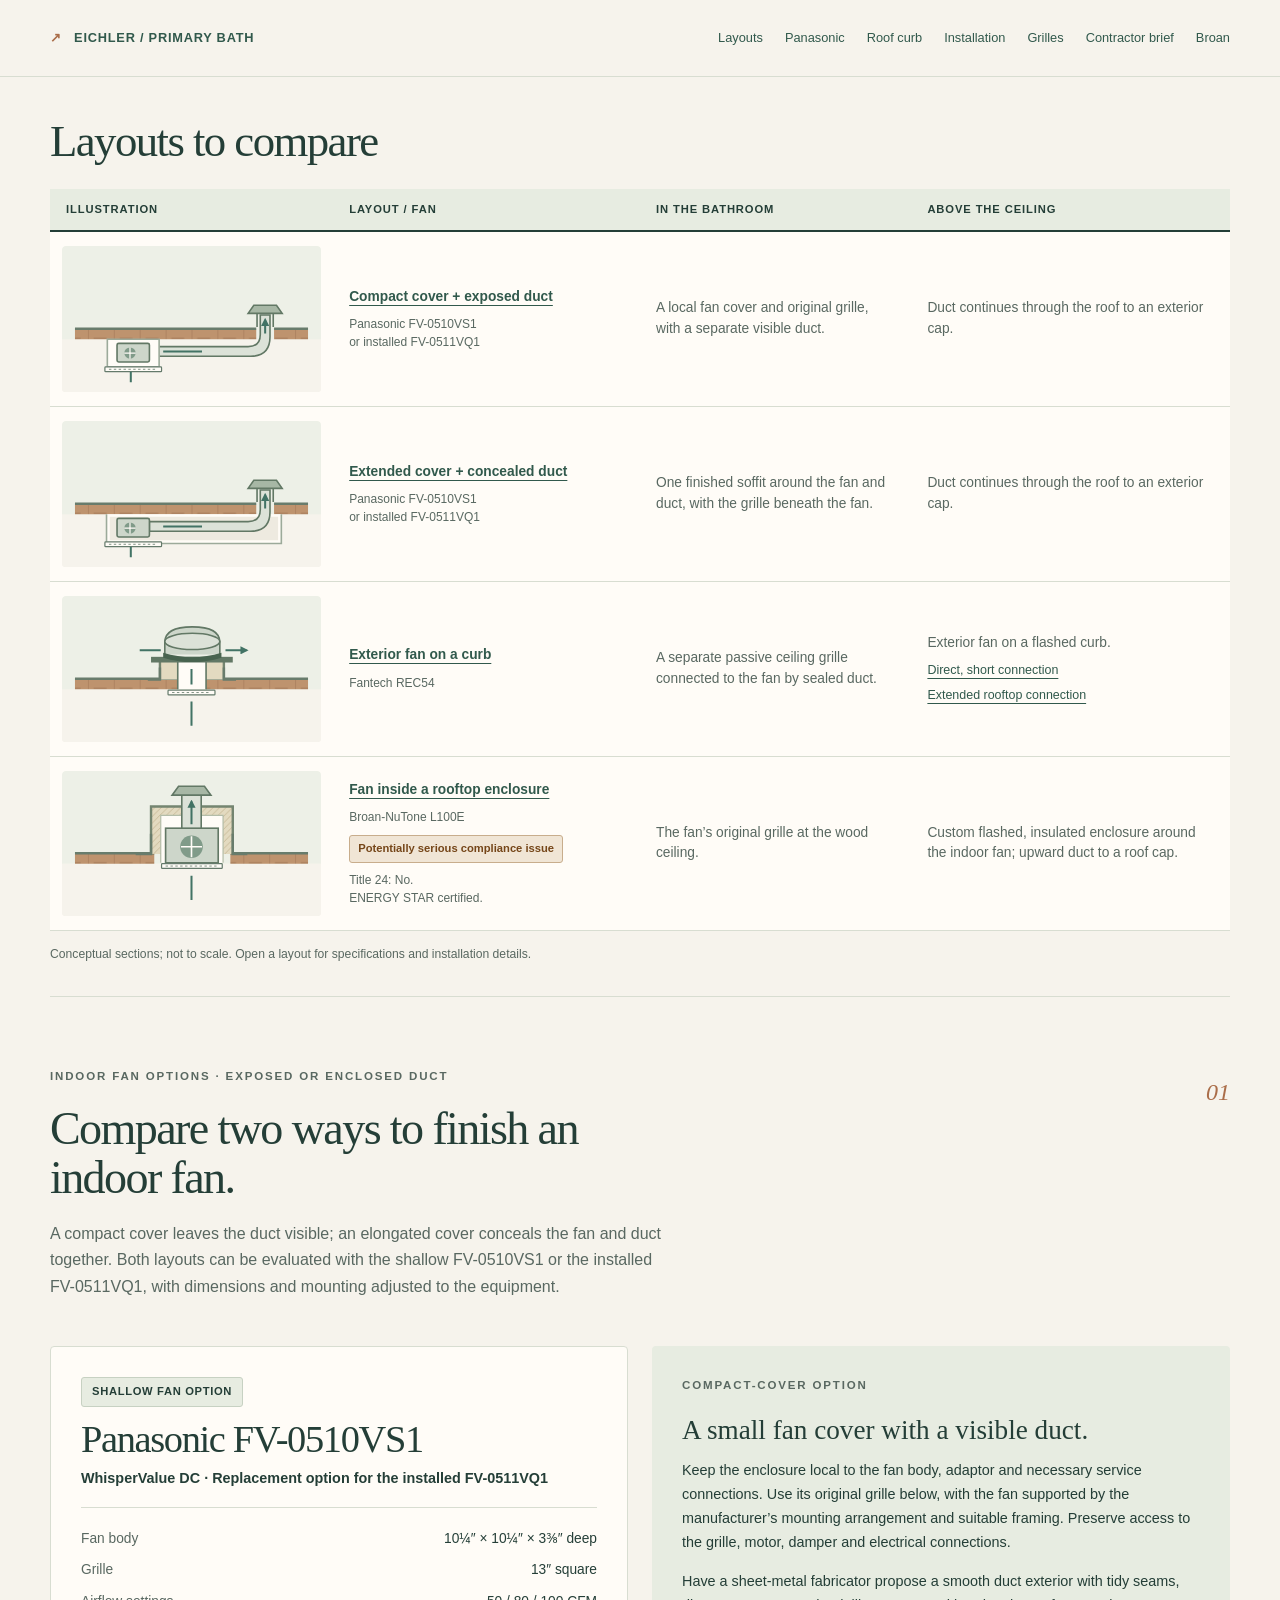
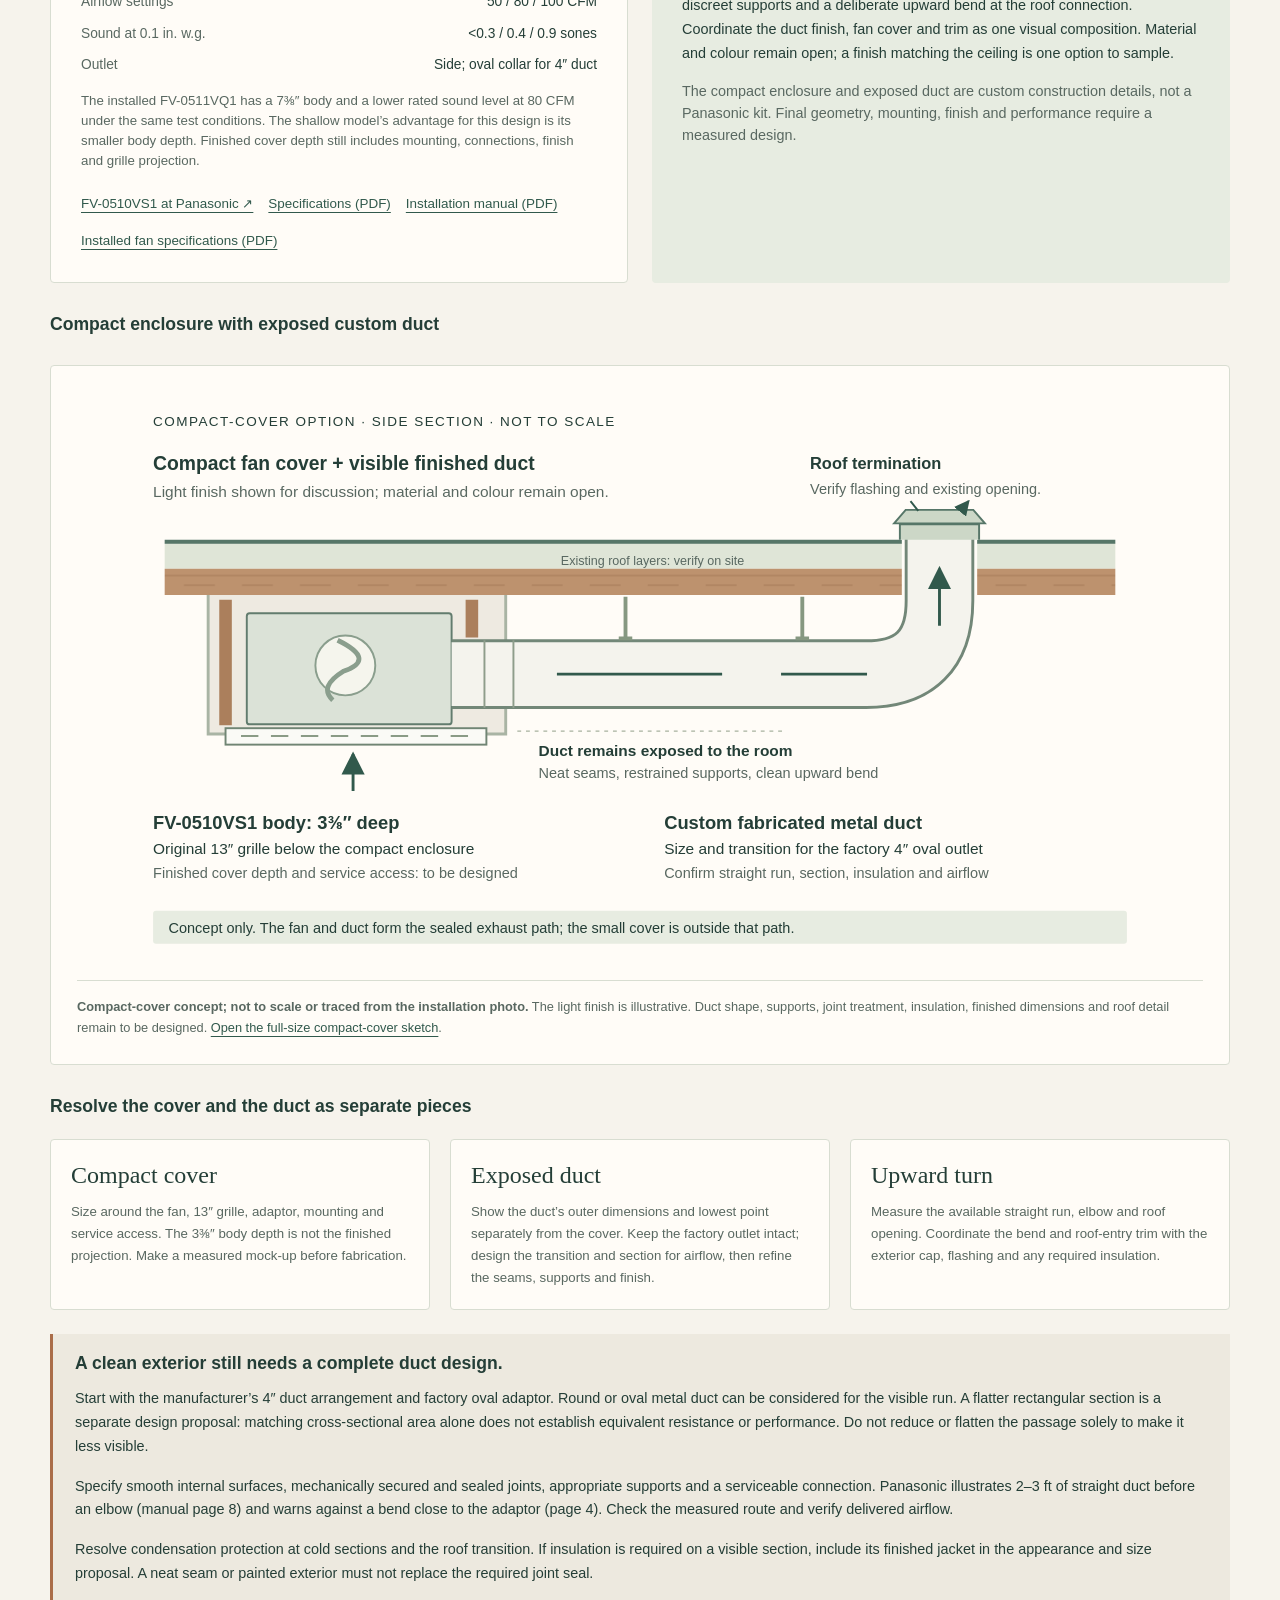
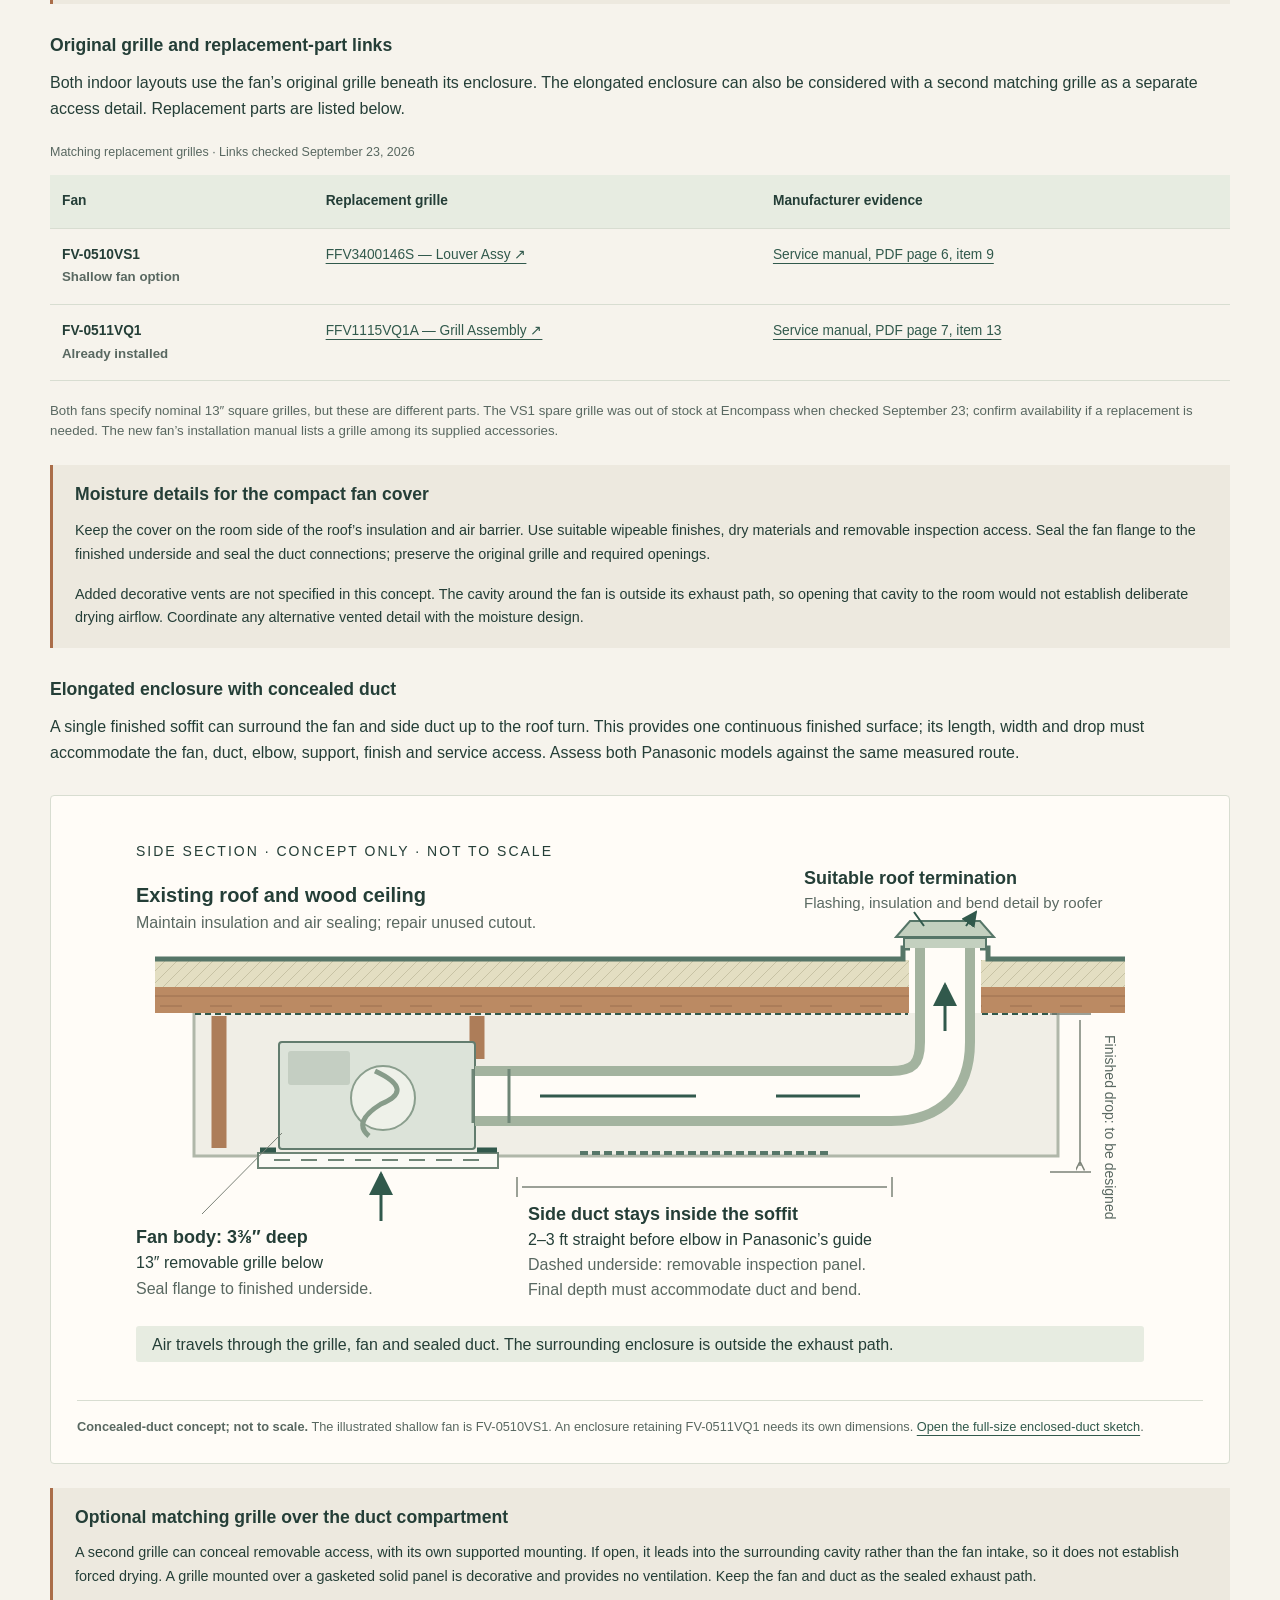
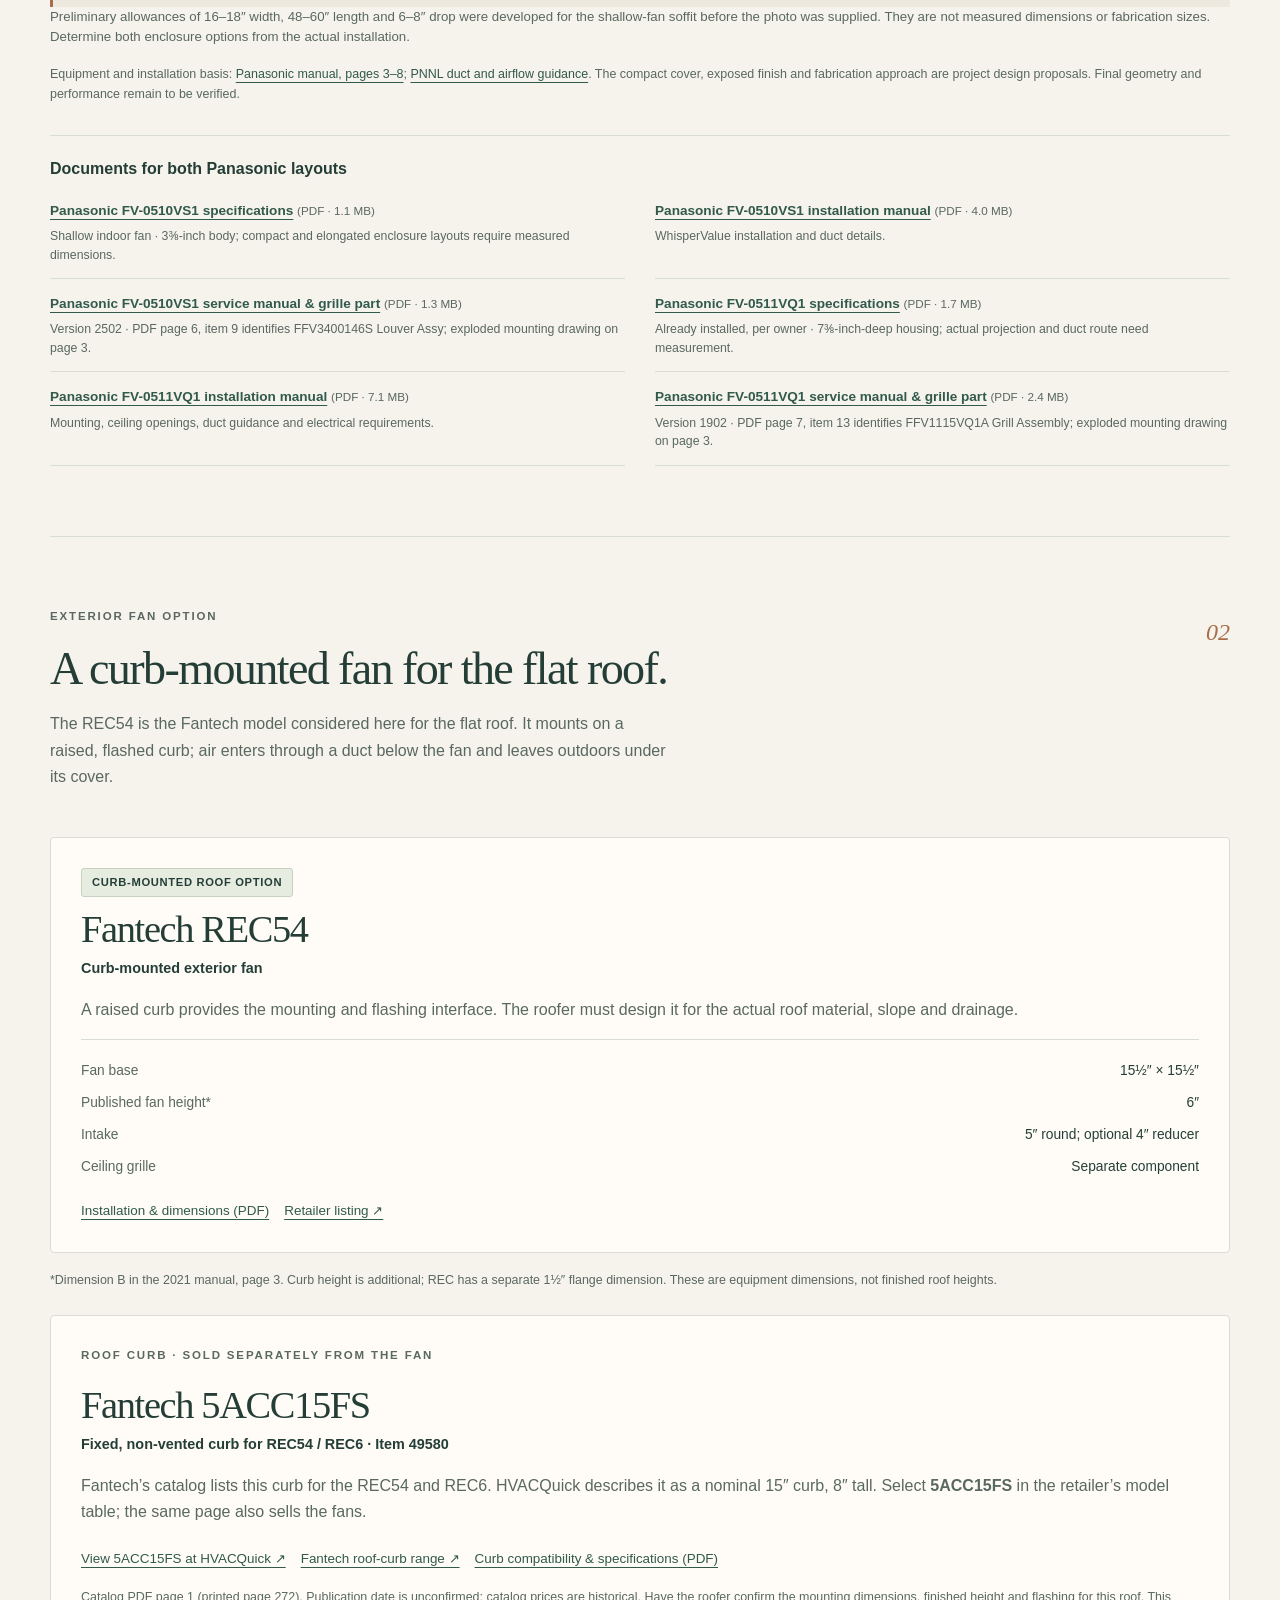
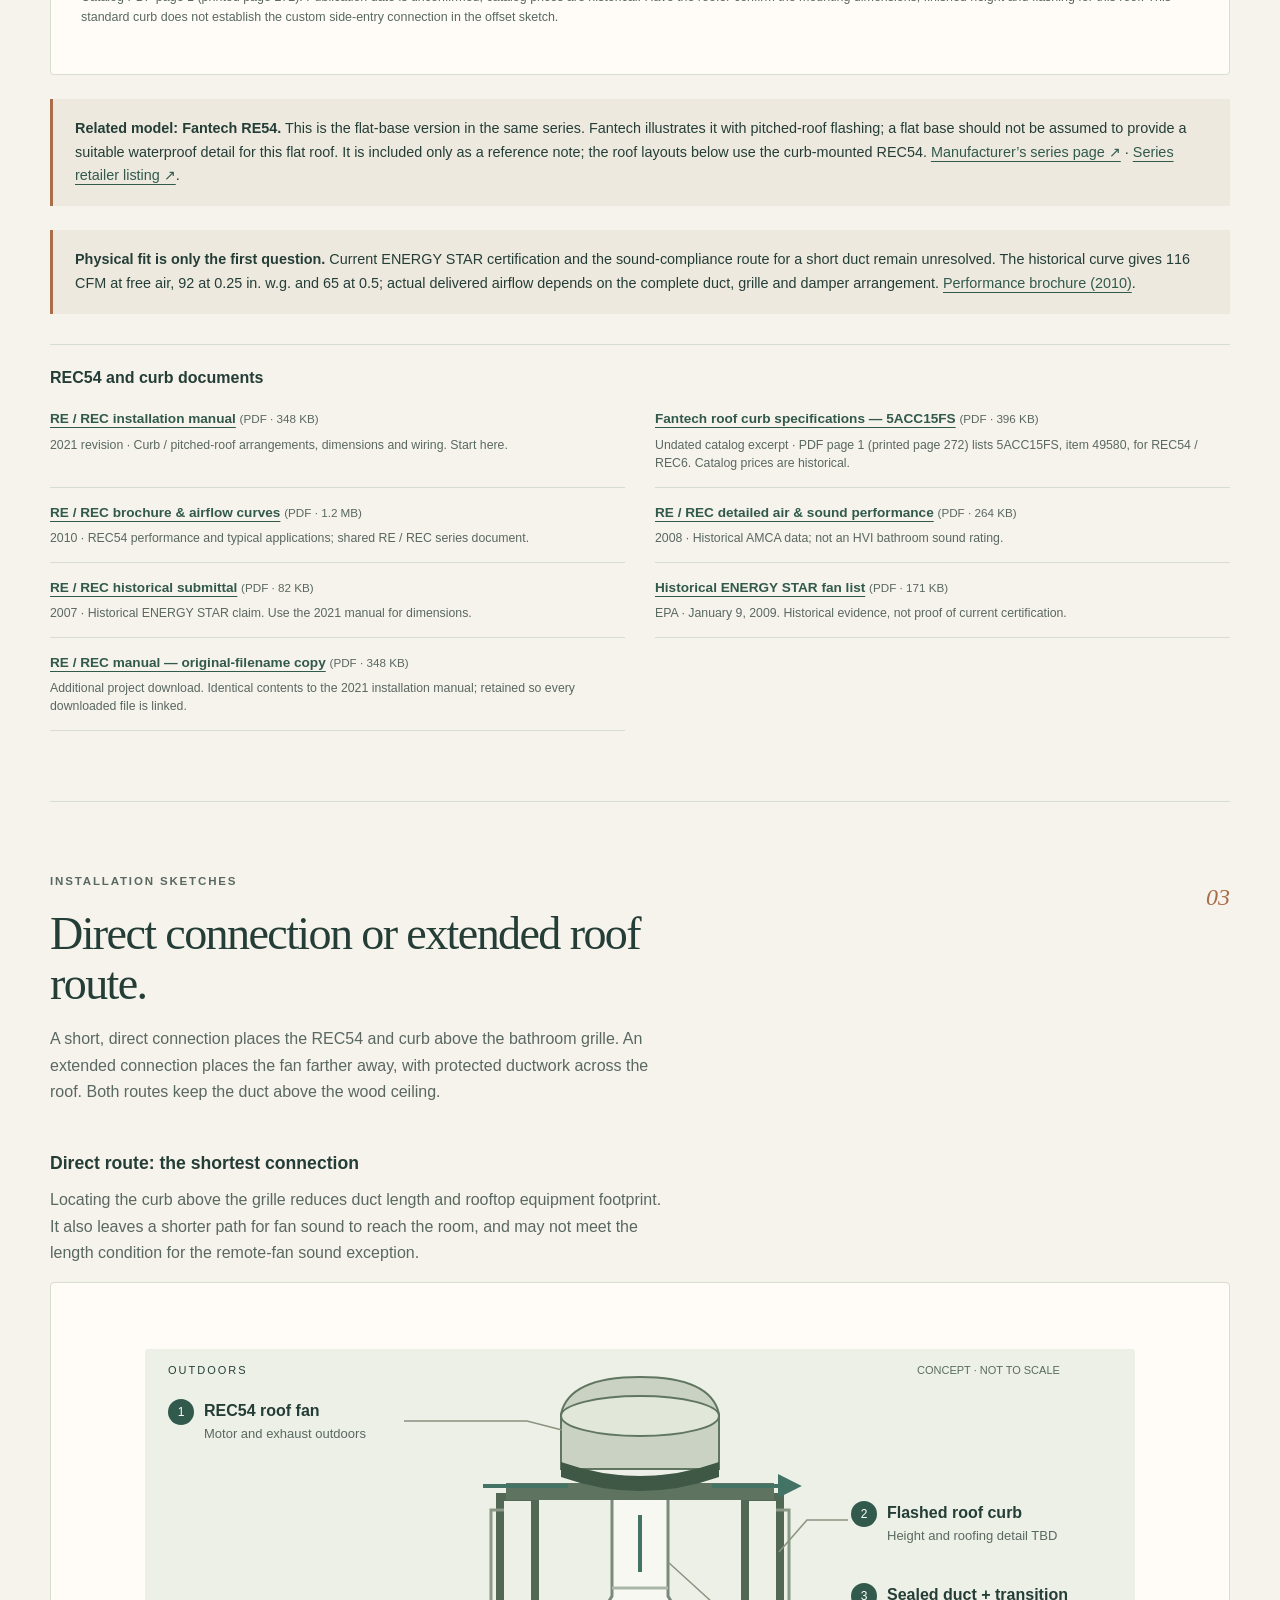
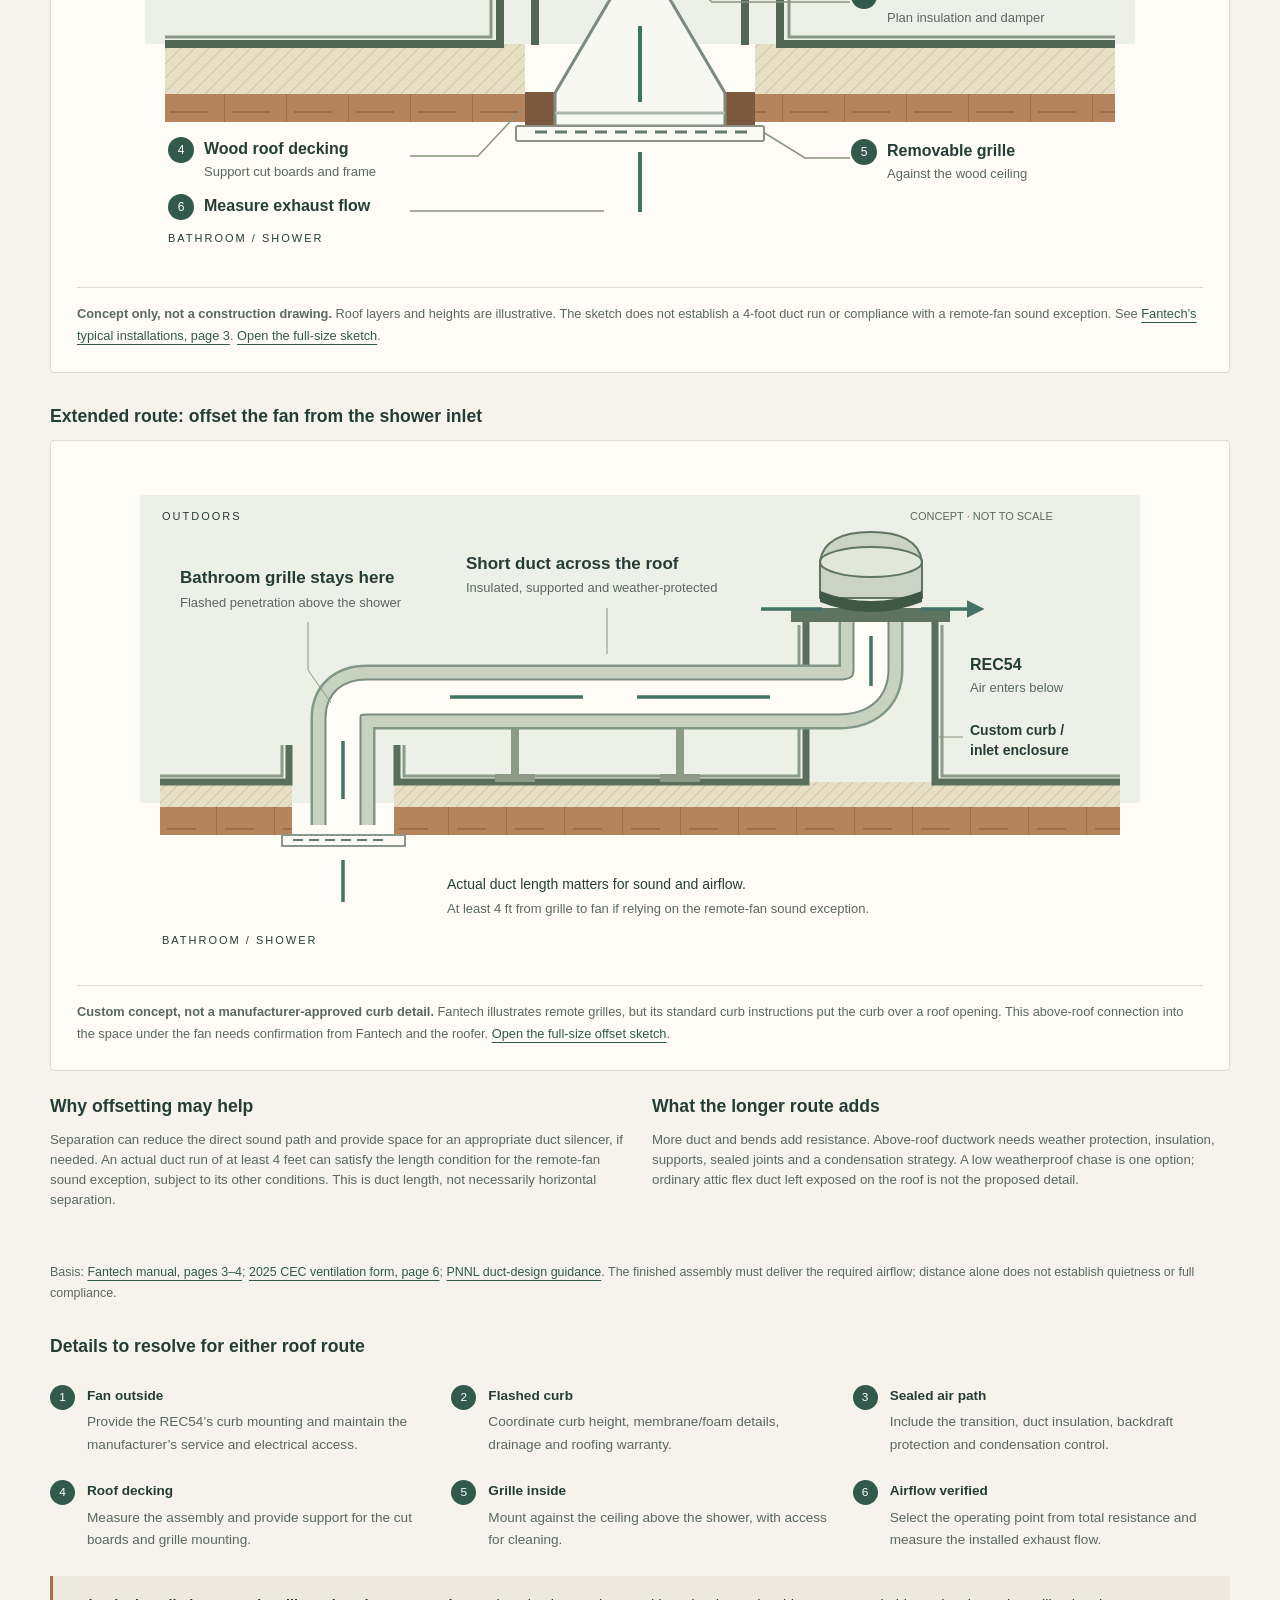
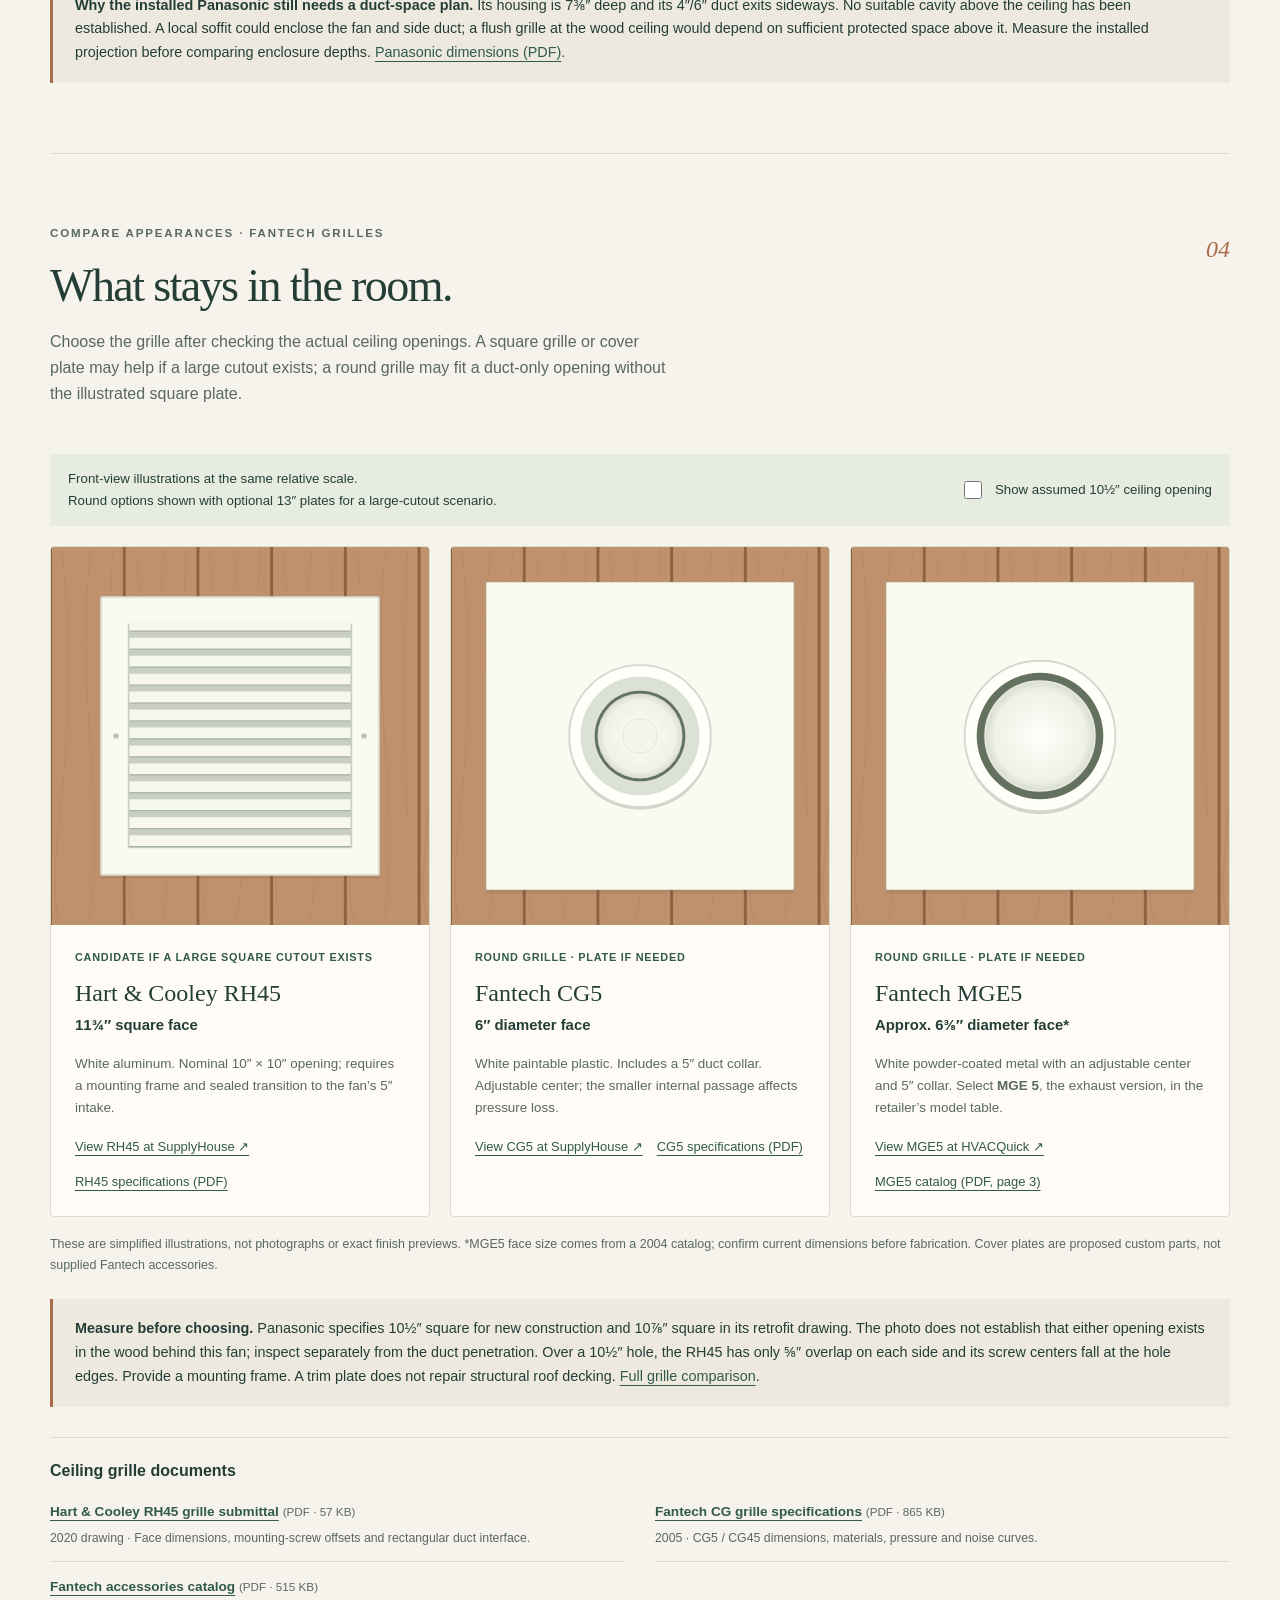
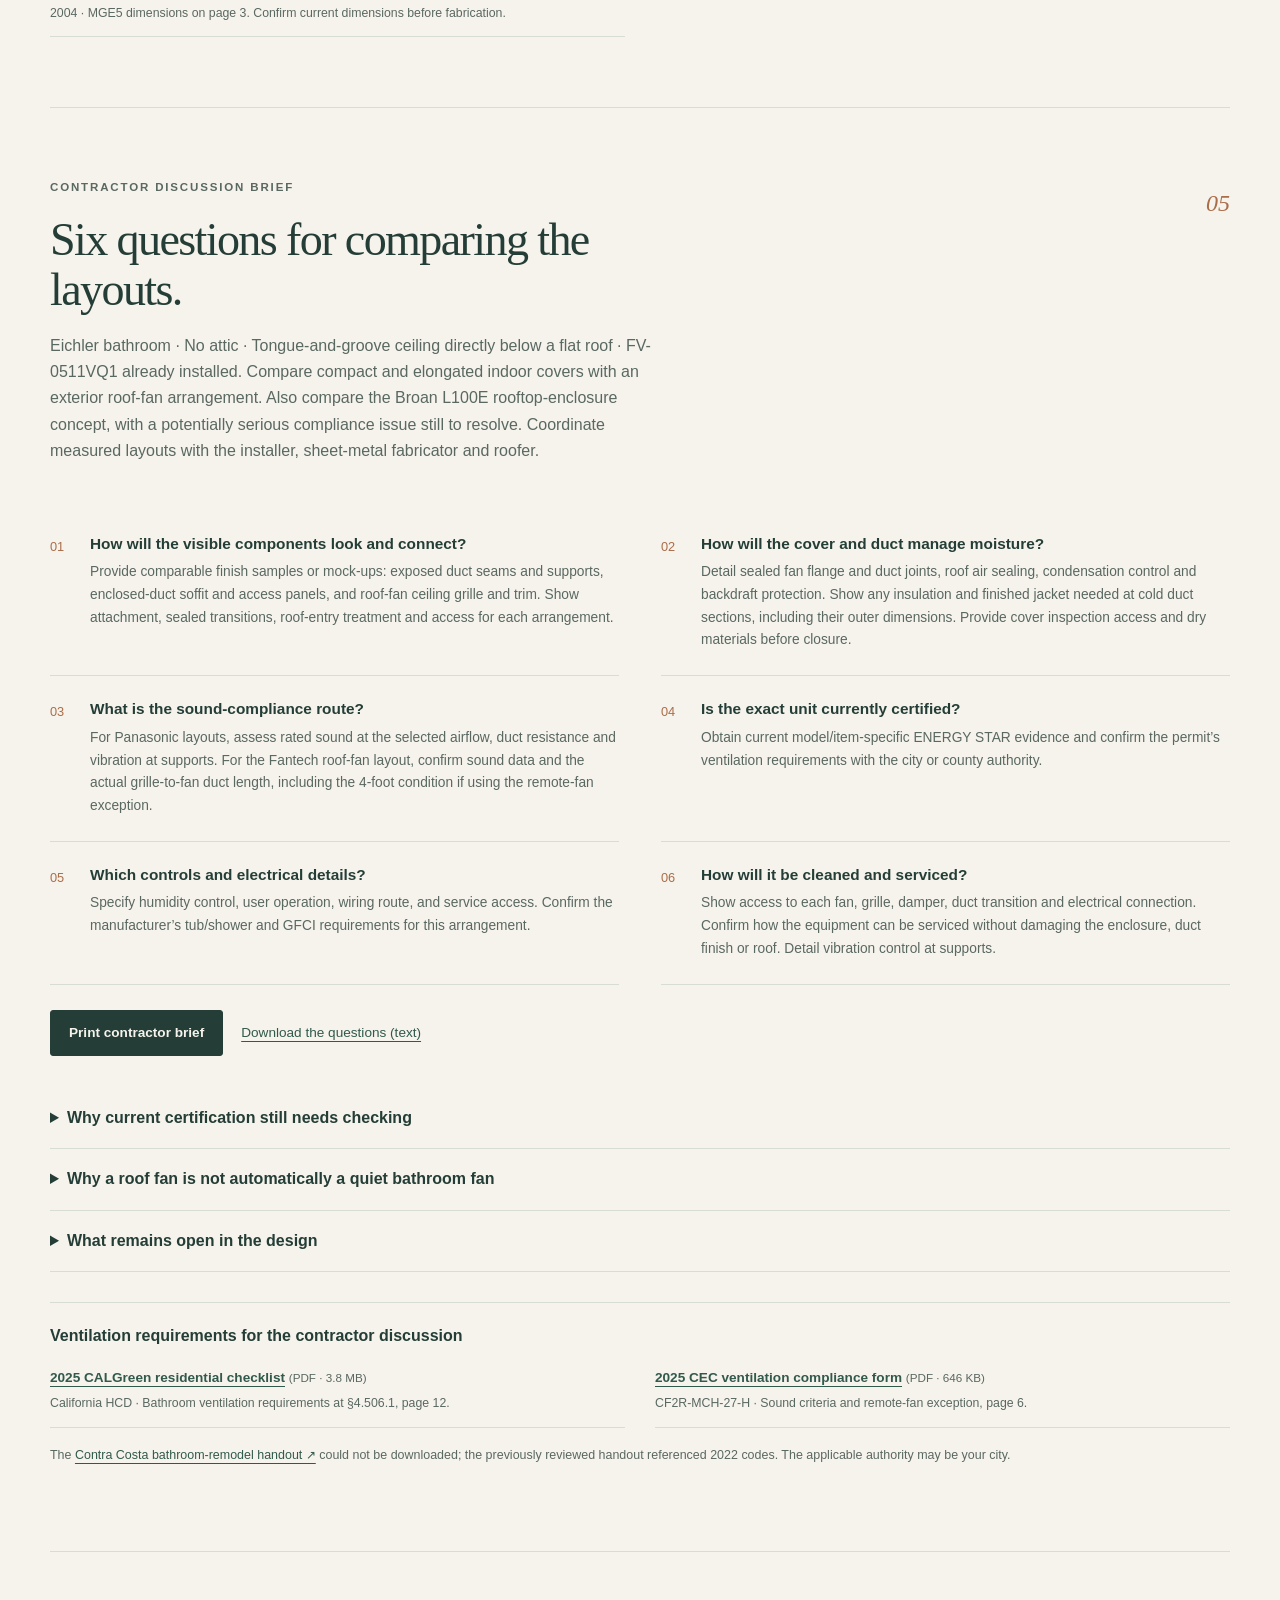
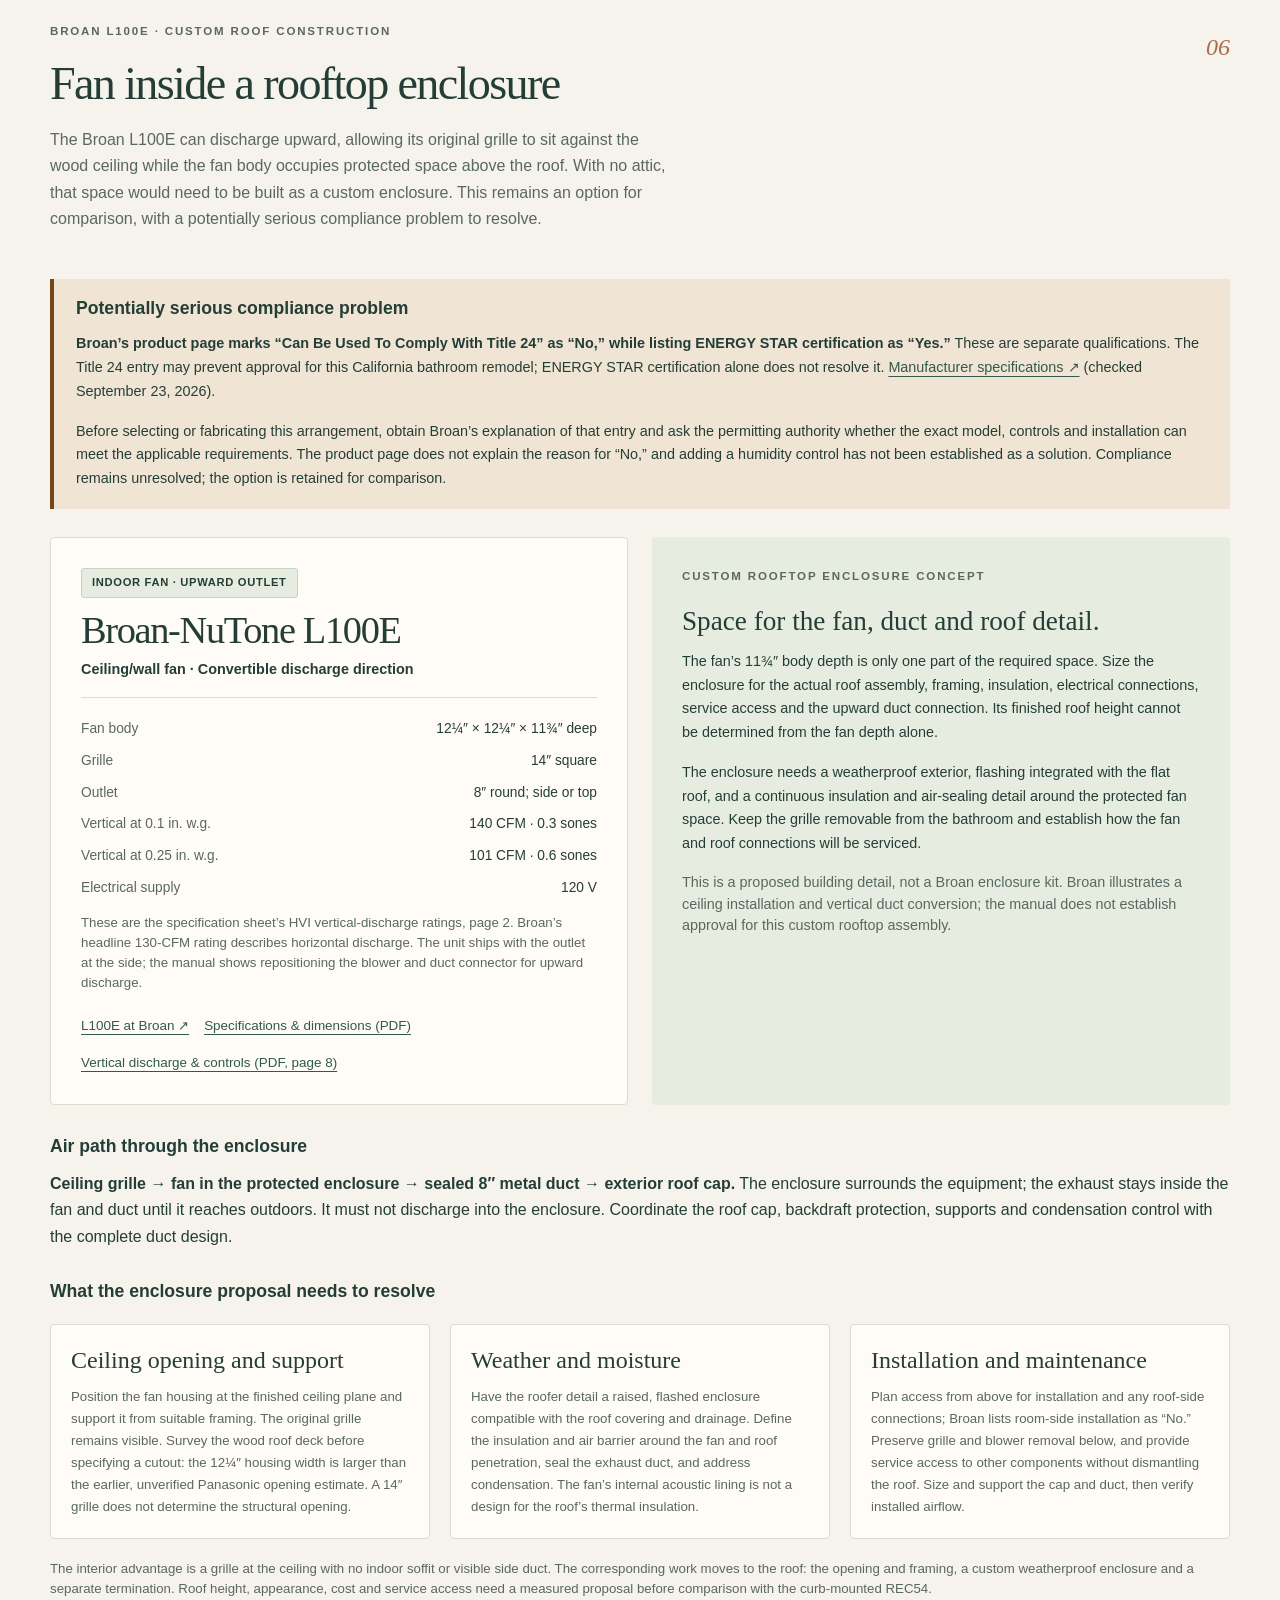
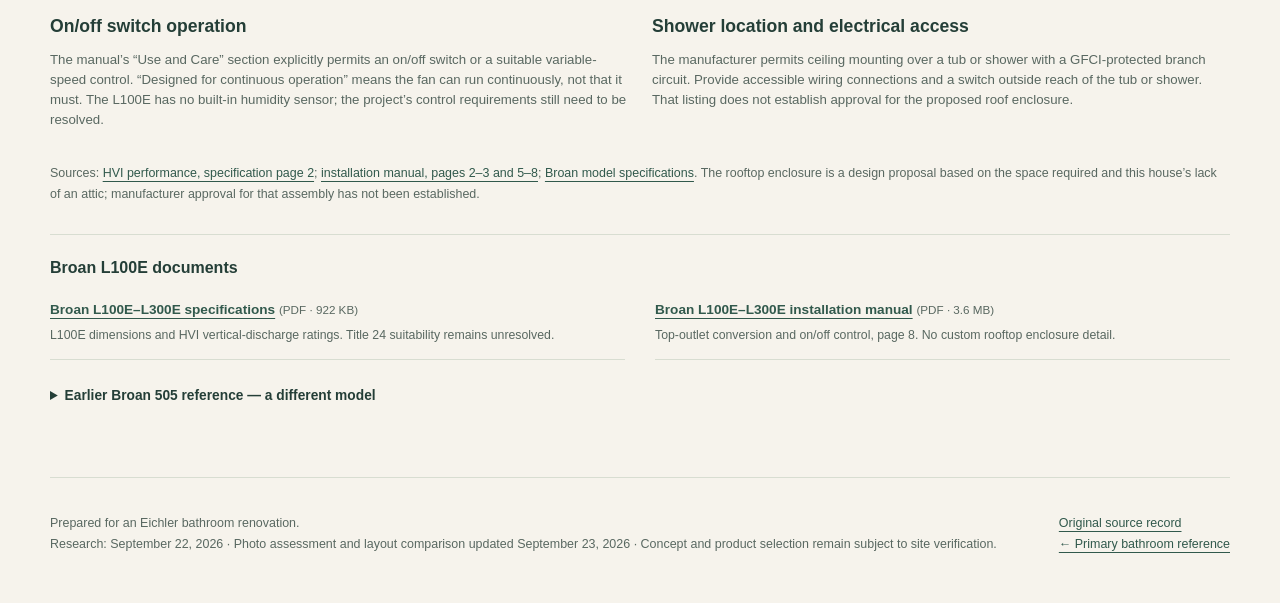
==== commit d4927d5f: "Refine bathroom ventilation layouts and contractor reference site" ====
--- a/docs/bathroom-ventilation/index.html
+++ b/docs/bathroom-ventilation/index.html
@@ -4,10 +4,10 @@
   <meta charset="utf-8">
   <meta name="viewport" content="width=device-width, initial-scale=1">
   <title>Bathroom ventilation options | Eichler bathroom</title>
-  <meta name="description" content="Compare a Fantech roof fan with a shallow Panasonic FV-0510VS1 in a ceiling soffit: installation sketches, enclosure and moisture details, product links, and specifications.">
+  <meta name="description" content="Compare compact fan covers with exposed ductwork, elongated enclosures with concealed ductwork, exterior roof fans, and a Broan fan in a custom rooftop enclosure with unresolved compliance concerns. Sketches, contractor questions and specifications beside each option.">
   <meta name="theme-color" content="#243e37">
-  <link rel="stylesheet" href="styles.css">
-  <script src="site.js" defer></script>
+  <link rel="stylesheet" href="styles.css?v=20260923-broan">
+  <script src="site.js?v=20260923-documents" defer></script>
 </head>
 <body>
 <a class="skip" href="#main">Skip to content</a>
@@ -15,55 +15,135 @@
   <nav class="wrap nav" aria-label="Main navigation">
     <a class="brand" href="../"><span>↗</span> EICHLER / PRIMARY BATH</a>
     <div class="nav-links">
+      <a href="#layout-comparison">Layouts</a>
+      <a href="#panasonic">Panasonic</a>
       <a href="#curb">Roof curb</a>
       <a href="#installation">Installation</a>
       <a href="#grilles">Grilles</a>
-      <a href="#panasonic">Panasonic option</a>
       <a href="#contractor">Contractor brief</a>
-      <a href="#documents">Documents</a>
+      <a href="#broan">Broan</a>
     </div>
   </nav>
 </header>
 <main id="main" class="wrap">
-  <section class="hero" aria-labelledby="page-title">
-    <div>
-      <p class="eyebrow">Bathroom ventilation · Contra Costa County, CA</p>
-      <span class="pill">Two approaches under consideration</span>
-      <h1 id="page-title">Keep the wood.<br>Compare two<br>fan layouts.</h1>
-      <p class="intro">Explore a Fantech fan on the roof with a grille at the ceiling, or a shallow Panasonic fan in a small soffit below the wood. Both need a complete duct and moisture-control design.</p>
-      <p class="small muted">No attic. Panasonic FV-0511VQ1 already installed, per owner. Its projection, duct route, roof construction and opening dimensions still need measurement.</p>
-      <div class="actions">
-        <a class="button" href="#installation">Explore the roof fan <span aria-hidden="true">↘</span></a>
-        <a class="button secondary" href="#panasonic">Explore the shallow soffit</a>
-      </div>
-    </div>
-    <div class="hero-art">
-      <img src="assets/roof-concept.svg" width="600" height="510" alt="Conceptual cutaway: a roof fan sits on a raised curb, with a sealed duct reaching a grille flush against the wood ceiling.">
-      <p class="caption">Direct-route concept · One possible arrangement.<br>The fan can also be offset from the bathroom grille.</p>
-    </div>
-  </section>
-  <div class="facts" aria-label="Project priorities">
-    <div class="fact"><strong>Limit ceiling changes</strong><span>Compare a flush grille with a local soffit.</span></div>
-    <div class="fact"><strong>Resolve the existing opening</strong><span>Reuse or repair it as the duct route requires.</span></div>
-    <div class="fact"><strong>Resolve the full installation</strong><span>Roofing, airflow, sound and certification together.</span></div>
-  </div>
+  <section class="layout-comparison" id="layout-comparison" aria-labelledby="page-title">
+    <h1 id="page-title">Layouts to compare</h1>
+    <table class="layout-table">
+      <caption>Conceptual sections; not to scale. Open a layout for specifications and installation details.</caption>
+      <colgroup><col class="preview-column"><col class="option-column"><col class="room-column"><col class="roof-column"></colgroup>
+      <thead><tr><th scope="col">Illustration</th><th scope="col">Layout / fan</th><th scope="col">In the bathroom</th><th scope="col">Above the ceiling</th></tr></thead>
+      <tbody>
+        <tr>
+          <td class="layout-preview"><img src="assets/layouts/compact-cover.svg" width="320" height="180" alt="Side section: a small cover surrounds the fan below the wood ceiling, with exposed duct turning upward through the roof."></td>
+          <th scope="row" class="layout-option"><a href="#compact-duct">Compact cover + exposed duct</a><span class="layout-model">Panasonic FV-0510VS1<br>or installed FV-0511VQ1</span></th>
+          <td data-label="In the bathroom">A local fan cover and original grille, with a separate visible duct.</td>
+          <td data-label="Above the ceiling">Duct continues through the roof to an exterior cap.</td>
+        </tr>
+        <tr>
+          <td class="layout-preview"><img src="assets/layouts/elongated-cover.svg" width="320" height="180" alt="Cutaway section: one elongated soffit below the wood ceiling conceals the fan and horizontal duct, which turns upward through the roof."></td>
+          <th scope="row" class="layout-option"><a href="#enclosed-duct">Extended cover + concealed duct</a><span class="layout-model">Panasonic FV-0510VS1<br>or installed FV-0511VQ1</span></th>
+          <td data-label="In the bathroom">One finished soffit around the fan and duct, with the grille beneath the fan.</td>
+          <td data-label="Above the ceiling">Duct continues through the roof to an exterior cap.</td>
+        </tr>
+        <tr>
+          <td class="layout-preview"><img src="assets/layouts/fantech-curb.svg" width="320" height="180" alt="Side section: an exterior Fantech fan sits on a raised roof curb directly above a passive ceiling grille, joined by a short vertical duct."></td>
+          <th scope="row" class="layout-option"><a href="#options">Exterior fan on a curb</a><span class="layout-model">Fantech REC54</span></th>
+          <td data-label="In the bathroom">A separate passive ceiling grille connected to the fan by sealed duct.</td>
+          <td data-label="Above the ceiling">Exterior fan on a flashed curb.<span class="layout-routes"><a href="#direct-roof-route">Direct, short connection</a><a href="#offset-roof-route">Extended rooftop connection</a></span></td>
+        </tr>
+        <tr>
+          <td class="layout-preview"><img src="assets/layouts/broan-rooftop.svg" width="320" height="180" alt="Cutaway section: a Broan ceiling fan sits in a custom protected enclosure above the roof, with its grille at the ceiling and a vertical duct to a roof cap."></td>
+          <th scope="row" class="layout-option"><a href="#broan">Fan inside a rooftop enclosure</a><span class="layout-model">Broan-NuTone L100E</span><span class="status-concern">Potentially serious compliance issue</span><span class="layout-model">Title 24: No.<br>ENERGY STAR certified.</span></th>
+          <td data-label="In the bathroom">The fan’s original grille at the wood ceiling.</td>
+          <td data-label="Above the ceiling">Custom flashed, insulated enclosure around the indoor fan; upward duct to a roof cap.</td>
+        </tr>
+      </tbody>
+    </table>
+  </section>
+
+  <section class="section" id="panasonic" aria-labelledby="panasonic-title">
+    <div class="section-heading"><div><p class="eyebrow">Indoor fan options · Exposed or enclosed duct</p><h2 id="panasonic-title">Compare two ways to finish an indoor fan.</h2><p class="lede">A compact cover leaves the duct visible; an elongated cover conceals the fan and duct together. Both layouts can be evaluated with the shallow FV-0510VS1 or the installed FV-0511VQ1, with dimensions and mounting adjusted to the equipment.</p></div><span class="section-num" aria-hidden="true">01</span></div>
+    <div class="two">
+      <article class="model">
+        <span class="pill">Shallow fan option</span><h3>Panasonic FV-0510VS1</h3><p class="role">WhisperValue DC · Replacement option for the installed FV-0511VQ1</p>
+        <dl><dt>Fan body</dt><dd>10¼″ × 10¼″ × 3⅜″ deep</dd><dt>Grille</dt><dd>13″ square</dd><dt>Airflow settings</dt><dd>50 / 80 / 100 CFM</dd><dt>Sound at 0.1 in. w.g.</dt><dd>&lt;0.3 / 0.4 / 0.9 sones</dd><dt>Outlet</dt><dd>Side; oval collar for 4″ duct</dd></dl>
+        <p class="small muted">The installed FV-0511VQ1 has a 7⅜″ body and a lower rated sound level at 80 CFM under the same test conditions. The shallow model’s advantage for this design is its smaller body depth. Finished cover depth still includes mounting, connections, finish and grille projection.</p>
+        <div class="links"><a href="https://iaq.na.panasonic.com/ventilation/fans/whispervalue-50-80-100-cfm">FV-0510VS1 at Panasonic ↗</a><a href="references/spec-sheets/Panasonic-FV-0510VS1-submittal.pdf">Specifications (PDF)</a><a href="references/spec-sheets/Panasonic-FV-0510VS1-installation.pdf">Installation manual (PDF)</a><a href="references/spec-sheets/Panasonic-FV-0511VQ1-submittal.pdf">Installed fan specifications (PDF)</a></div>
+      </article>
+      <article class="proposal">
+        <p class="eyebrow">Compact-cover option</p><h3>A small fan cover with a visible duct.</h3>
+        <p>Keep the enclosure local to the fan body, adaptor and necessary service connections. Use its original grille below, with the fan supported by the manufacturer’s mounting arrangement and suitable framing. Preserve access to the grille, motor, damper and electrical connections.</p>
+        <p>Have a sheet-metal fabricator propose a smooth duct exterior with tidy seams, discreet supports and a deliberate upward bend at the roof connection. Coordinate the duct finish, fan cover and trim as one visual composition. Material and colour remain open; a finish matching the ceiling is one option to sample.</p>
+        <p class="small muted">The compact enclosure and exposed duct are custom construction details, not a Panasonic kit. Final geometry, mounting, finish and performance require a measured design.</p>
+      </article>
+    </div>
+    <h3 class="subsection-title" id="compact-duct">Compact enclosure with exposed custom duct</h3>
+    <div class="diagram-panel proposal-diagram"><figure>
+      <img src="assets/panasonic-compact-exposed-duct.svg" width="1080" height="590" loading="lazy" alt="Conceptual side section of a shallow Panasonic fan in a compact enclosure, with its original grille below and a custom exposed duct leaving the side and turning upward through the roof. Only the fan and connection are enclosed; the duct run is visible.">
+      <figcaption><strong>Compact-cover concept; not to scale or traced from the installation photo.</strong> The light finish is illustrative. Duct shape, supports, joint treatment, insulation, finished dimensions and roof detail remain to be designed. <a href="assets/panasonic-compact-exposed-duct.svg">Open the full-size compact-cover sketch</a>.</figcaption>
+    </figure></div>
+    <h3 class="subsection-title">Resolve the cover and the duct as separate pieces</h3>
+    <div class="dimension-grid">
+      <div><strong>Compact cover</strong><p>Size around the fan, 13″ grille, adaptor, mounting and service access. The 3⅜″ body depth is not the finished projection. Make a measured mock-up before fabrication.</p></div>
+      <div><strong>Exposed duct</strong><p>Show the duct’s outer dimensions and lowest point separately from the cover. Keep the factory outlet intact; design the transition and section for airflow, then refine the seams, supports and finish.</p></div>
+      <div><strong>Upward turn</strong><p>Measure the available straight run, elbow and roof opening. Coordinate the bend and roof-entry trim with the exterior cap, flashing and any required insulation.</p></div>
+    </div>
+    <div class="note" id="exposed-duct-detail">
+      <h3>A clean exterior still needs a complete duct design.</h3>
+      <p>Start with the manufacturer’s 4″ duct arrangement and factory oval adaptor. Round or oval metal duct can be considered for the visible run. A flatter rectangular section is a separate design proposal: matching cross-sectional area alone does not establish equivalent resistance or performance. Do not reduce or flatten the passage solely to make it less visible.</p>
+      <p>Specify smooth internal surfaces, mechanically secured and sealed joints, appropriate supports and a serviceable connection. Panasonic illustrates 2–3 ft of straight duct before an elbow (manual page 8) and warns against a bend close to the adaptor (page 4). Check the measured route and verify delivered airflow.</p>
+      <p>Resolve condensation protection at cold sections and the roof transition. If insulation is required on a visible section, include its finished jacket in the appearance and size proposal. A neat seam or painted exterior must not replace the required joint seal.</p>
+    </div>
+    <div id="matching-panasonic-grilles">
+      <h3 class="subsection-title">Original grille and replacement-part links</h3>
+      <p>Both indoor layouts use the fan’s original grille beneath its enclosure. The elongated enclosure can also be considered with a second matching grille as a separate access detail. Replacement parts are listed below.</p>
+      <div class="parts-table-wrap"><table class="parts-table">
+        <caption>Matching replacement grilles · Links checked September 23, 2026</caption>
+        <thead><tr><th scope="col">Fan</th><th scope="col">Replacement grille</th><th scope="col">Manufacturer evidence</th></tr></thead>
+        <tbody>
+          <tr><th scope="row">FV-0510VS1<br><span class="small muted">Shallow fan option</span></th><td><a href="https://encompass.com/item/11117813/PANASONIC/FFV3400146S/">FFV3400146S — Louver Assy ↗</a></td><td><a href="references/spec-sheets/Panasonic-FV-0510VS1-service.pdf#page=6">Service manual, PDF page 6, item 9</a></td></tr>
+          <tr><th scope="row">FV-0511VQ1<br><span class="small muted">Already installed</span></th><td><a href="https://panasonic.encompass.com/item/11543179/Panasonic/FFV1115VQ1A/">FFV1115VQ1A — Grill Assembly ↗</a></td><td><a href="references/spec-sheets/Panasonic-FV-0511VQ1-service.pdf#page=7">Service manual, PDF page 7, item 13</a></td></tr>
+        </tbody>
+      </table></div>
+      <p class="small muted">Both fans specify nominal 13″ square grilles, but these are different parts. The VS1 spare grille was out of stock at Encompass when checked September 23; confirm availability if a replacement is needed. The new fan’s installation manual lists a grille among its supplied accessories.</p>
+    </div>
+    <div class="note" id="enclosure-moisture">
+      <h3>Moisture details for the compact fan cover</h3>
+      <p>Keep the cover on the room side of the roof’s insulation and air barrier. Use suitable wipeable finishes, dry materials and removable inspection access. Seal the fan flange to the finished underside and seal the duct connections; preserve the original grille and required openings.</p>
+      <p>Added decorative vents are not specified in this concept. The cavity around the fan is outside its exhaust path, so opening that cavity to the room would not establish deliberate drying airflow. Coordinate any alternative vented detail with the moisture design.</p>
+    </div>
+    <h3 class="subsection-title" id="enclosed-duct">Elongated enclosure with concealed duct</h3>
+    <p>A single finished soffit can surround the fan and side duct up to the roof turn. This provides one continuous finished surface; its length, width and drop must accommodate the fan, duct, elbow, support, finish and service access. Assess both Panasonic models against the same measured route.</p>
+    <div class="diagram-panel proposal-diagram"><figure>
+      <img src="assets/panasonic-soffit-section.svg" width="1080" height="560" loading="lazy" alt="Conceptual section of a Panasonic fan and its horizontal duct concealed within one elongated soffit below the wood ceiling, with the original grille under the fan and inspection access beside it.">
+      <figcaption><strong>Concealed-duct concept; not to scale.</strong> The illustrated shallow fan is FV-0510VS1. An enclosure retaining FV-0511VQ1 needs its own dimensions. <a href="assets/panasonic-soffit-section.svg">Open the full-size enclosed-duct sketch</a>.</figcaption>
+    </figure></div>
+    <div class="note"><h3>Optional matching grille over the duct compartment</h3><p>A second grille can conceal removable access, with its own supported mounting. If open, it leads into the surrounding cavity rather than the fan intake, so it does not establish forced drying. A grille mounted over a gasketed solid panel is decorative and provides no ventilation. Keep the fan and duct as the sealed exhaust path.</p></div>
+    <p class="small muted">Preliminary allowances of 16–18″ width, 48–60″ length and 6–8″ drop were developed for the shallow-fan soffit before the photo was supplied. They are not measured dimensions or fabrication sizes. Determine both enclosure options from the actual installation.</p>
+    <p class="source-line">Equipment and installation basis: <a href="references/spec-sheets/Panasonic-FV-0510VS1-installation.pdf">Panasonic manual, pages 3–8</a>; <a href="https://basc.pnnl.gov/resource-guides/bathroom-exhaust-fans">PNNL duct and airflow guidance</a>. The compact cover, exposed finish and fabrication approach are project design proposals. Final geometry and performance remain to be verified.</p>
+    <!-- SECTION_DOCUMENTS:panasonic START -->
+<div class="section-documents" id="panasonic-documents" aria-labelledby="panasonic-documents-title">
+<h3 id="panasonic-documents-title">Documents for both Panasonic layouts</h3>
+<ul class="document-list">
+<li><a href="references/spec-sheets/Panasonic-FV-0510VS1-submittal.pdf">Panasonic FV-0510VS1 specifications</a> <span class="document-format">(PDF · 1.1 MB)</span><p>Shallow indoor fan · 3⅜-inch body; compact and elongated enclosure layouts require measured dimensions.</p></li>
+<li><a href="references/spec-sheets/Panasonic-FV-0510VS1-installation.pdf">Panasonic FV-0510VS1 installation manual</a> <span class="document-format">(PDF · 4.0 MB)</span><p>WhisperValue installation and duct details.</p></li>
+<li><a href="references/spec-sheets/Panasonic-FV-0510VS1-service.pdf">Panasonic FV-0510VS1 service manual &amp; grille part</a> <span class="document-format">(PDF · 1.3 MB)</span><p>Version 2502 · PDF page 6, item 9 identifies FFV3400146S Louver Assy; exploded mounting drawing on page 3.</p></li>
+<li><a href="references/spec-sheets/Panasonic-FV-0511VQ1-submittal.pdf">Panasonic FV-0511VQ1 specifications</a> <span class="document-format">(PDF · 1.7 MB)</span><p>Already installed, per owner · 7⅜-inch-deep housing; actual projection and duct route need measurement.</p></li>
+<li><a href="references/spec-sheets/Panasonic-FV-0511VQ1-installation.pdf">Panasonic FV-0511VQ1 installation manual</a> <span class="document-format">(PDF · 7.1 MB)</span><p>Mounting, ceiling openings, duct guidance and electrical requirements.</p></li>
+<li><a href="references/spec-sheets/Panasonic-FV-0511VQ1-service.pdf">Panasonic FV-0511VQ1 service manual &amp; grille part</a> <span class="document-format">(PDF · 2.4 MB)</span><p>Version 1902 · PDF page 7, item 13 identifies FFV1115VQ1A Grill Assembly; exploded mounting drawing on page 3.</p></li>
+</ul>
+</div>
+    <!-- SECTION_DOCUMENTS:panasonic END -->
+  </section>
 
   <section class="section" id="options" aria-labelledby="options-title">
-    <div class="section-heading"><div><p class="eyebrow">The exterior fan option</p><h2 id="options-title">Two bases. One basic idea.</h2><p class="lede">Air enters the bottom of the fan through a duct and leaves outdoors under its cover. The roof type determines the mounting arrangement.</p></div><span class="section-num" aria-hidden="true">01</span></div>
-    <div class="two">
-      <article class="model recommended">
-        <span class="pill">First to investigate for a flat roof</span><h3>Fantech REC54</h3><p class="role">Curb-mounted exterior fan</p>
-        <p class="muted">A raised curb provides the mounting and flashing interface. The roofer must design it for the actual roof material, slope and drainage.</p>
-        <dl><dt>Fan base</dt><dd>15½″ × 15½″</dd><dt>Published fan height*</dt><dd>6″</dd><dt>Intake</dt><dd>5″ round; optional 4″ reducer</dd><dt>Ceiling grille</dt><dd>Separate component</dd></dl>
-        <div class="links"><a href="references/spec-sheets/Fantech-RE-REC-installation.pdf">Installation &amp; dimensions (PDF)</a><a href="https://www.supplyhouse.com/Fantech-REC54-Wall-or-Roof-Mount-Curb-4-or-5-Centrifugal-Duct-Fan-116-CFM">Retailer listing ↗</a></div>
-      </article>
-      <article class="model">
-        <span class="pill">Alternative roof arrangement</span><h3>Fantech RE54</h3><p class="role">Flat-base exterior fan</p>
-        <p class="muted">Fantech illustrates the RE with pitched-roof flashing. A flat base should not be assumed to provide a suitable detail for a flat roof.</p>
-        <dl><dt>Fan base</dt><dd>15½″ × 15½″</dd><dt>Published fan height*</dt><dd>6″</dd><dt>Intake</dt><dd>5″ round; optional 4″ reducer</dd><dt>Ceiling grille</dt><dd>Separate component</dd></dl>
-        <div class="links"><a href="https://www.fantech.net/en-us/products/commercial-ventilation/roof-ventilators/re-rec">Manufacturer’s series page ↗</a><a href="https://hvacquick.com/products/residential/Fans/Exterior-Exhaust-Fans/Fantech-RE-fans">Retailer listing ↗</a></div>
-      </article>
-    </div>
+    <div class="section-heading"><div><p class="eyebrow">Exterior fan option</p><h2 id="options-title">A curb-mounted fan for the flat roof.</h2><p class="lede">The REC54 is the Fantech model considered here for the flat roof. It mounts on a raised, flashed curb; air enters through a duct below the fan and leaves outdoors under its cover.</p></div><span class="section-num" aria-hidden="true">02</span></div>
+    <article class="model">
+      <span class="pill">Curb-mounted roof option</span><h3>Fantech REC54</h3><p class="role">Curb-mounted exterior fan</p>
+      <p class="muted">A raised curb provides the mounting and flashing interface. The roofer must design it for the actual roof material, slope and drainage.</p>
+      <dl><dt>Fan base</dt><dd>15½″ × 15½″</dd><dt>Published fan height*</dt><dd>6″</dd><dt>Intake</dt><dd>5″ round; optional 4″ reducer</dd><dt>Ceiling grille</dt><dd>Separate component</dd></dl>
+      <div class="links"><a href="references/spec-sheets/Fantech-RE-REC-installation.pdf">Installation &amp; dimensions (PDF)</a><a href="https://www.supplyhouse.com/Fantech-REC54-Wall-or-Roof-Mount-Curb-4-or-5-Centrifugal-Duct-Fan-116-CFM">Retailer listing ↗</a></div>
+    </article>
     <p class="source-line">*Dimension B in the 2021 manual, page 3. Curb height is additional; REC has a separate 1½″ flange dimension. These are equipment dimensions, not finished roof heights.</p>
     <article class="model curb" id="curb" aria-labelledby="curb-title">
       <p class="eyebrow">Roof curb · Sold separately from the fan</p>
@@ -73,12 +153,33 @@
       <div class="links"><a href="https://hvacquick.com/products/residential/Fans/Exterior-Exhaust-Fans/Fantech-RE-fans">View 5ACC15FS at HVACQuick ↗</a><a href="https://www.fantech.net/en-us/products/commercial-ventilation/roof-ventilators/accessory-for-roof-ventilators/curbs/roof-curbs">Fantech roof-curb range ↗</a><a href="references/spec-sheets/Fantech-commercial-accessories-curbs.pdf#page=1">Curb compatibility &amp; specifications (PDF)</a></div>
       <p class="source-line">Catalog PDF page 1 (printed page 272). Publication date is unconfirmed; catalog prices are historical. Have the roofer confirm the mounting dimensions, finished height and flashing for this roof. This standard curb does not establish the custom side-entry connection in the offset sketch.</p>
     </article>
+    <div class="note"><strong>Related model: Fantech RE54.</strong> This is the flat-base version in the same series. Fantech illustrates it with pitched-roof flashing; a flat base should not be assumed to provide a suitable waterproof detail for this flat roof. It is included only as a reference note; the roof layouts below use the curb-mounted REC54. <a href="https://www.fantech.net/en-us/products/commercial-ventilation/roof-ventilators/re-rec">Manufacturer’s series page ↗</a> · <a href="https://hvacquick.com/products/residential/Fans/Exterior-Exhaust-Fans/Fantech-RE-fans">Series retailer listing ↗</a>.</div>
     <div class="note"><strong>Physical fit is only the first question.</strong> Current ENERGY STAR certification and the sound-compliance route for a short duct remain unresolved. The historical curve gives 116 CFM at free air, 92 at 0.25 in. w.g. and 65 at 0.5; actual delivered airflow depends on the complete duct, grille and damper arrangement. <a href="references/spec-sheets/Fantech-RE-REC-brochure-performance-2010.pdf">Performance brochure (2010)</a>.</div>
+    <!-- SECTION_DOCUMENTS:fantech START -->
+<div class="section-documents" id="fantech-documents" aria-labelledby="fantech-documents-title">
+<h3 id="fantech-documents-title">REC54 and curb documents</h3>
+<ul class="document-list">
+<li><a href="references/spec-sheets/Fantech-RE-REC-installation.pdf">RE / REC installation manual</a> <span class="document-format">(PDF · 348 KB)</span><p>2021 revision · Curb / pitched-roof arrangements, dimensions and wiring. Start here.</p></li>
+<li><a href="references/spec-sheets/Fantech-commercial-accessories-curbs.pdf">Fantech roof curb specifications — 5ACC15FS</a> <span class="document-format">(PDF · 396 KB)</span><p>Undated catalog excerpt · PDF page 1 (printed page 272) lists 5ACC15FS, item 49580, for REC54 / REC6. Catalog prices are historical.</p></li>
+<li><a href="references/spec-sheets/Fantech-RE-REC-brochure-performance-2010.pdf">RE / REC brochure &amp; airflow curves</a> <span class="document-format">(PDF · 1.2 MB)</span><p>2010 · REC54 performance and typical applications; shared RE / REC series document.</p></li>
+<li><a href="references/spec-sheets/Fantech-RE-REC-detailed-performance-2008.pdf">RE / REC detailed air &amp; sound performance</a> <span class="document-format">(PDF · 264 KB)</span><p>2008 · Historical AMCA data; not an HVI bathroom sound rating.</p></li>
+<li><a href="references/spec-sheets/Fantech-RE-REC-submittal-2007.pdf">RE / REC historical submittal</a> <span class="document-format">(PDF · 82 KB)</span><p>2007 · Historical ENERGY STAR claim. Use the 2021 manual for dimensions.</p></li>
+<li><a href="references/code-reference/ENERGY-STAR-ventilating-fans-historical-list.pdf">Historical ENERGY STAR fan list</a> <span class="document-format">(PDF · 171 KB)</span><p>EPA · January 9, 2009. Historical evidence, not proof of current certification.</p></li>
+<li><a href="references/docs/405262_RE_C__OIPM_EN_20190426_185331269.pdf">RE / REC manual — original-filename copy</a> <span class="document-format">(PDF · 348 KB)</span><p>Additional project download. Identical contents to the 2021 installation manual; retained so every downloaded file is linked.</p></li>
+</ul>
+</div>
+    <!-- SECTION_DOCUMENTS:fantech END -->
   </section>
 
   <section class="section" id="installation" aria-labelledby="installation-title">
-    <div class="section-heading"><div><p class="eyebrow">Installation sketches</p><h2 id="installation-title">The fan can sit away from the grille.</h2><p class="lede">The REC54 does not have to be directly above the bathroom inlet. An offset fan with a short, protected duct across the roof is worth evaluating for sound control. Both routes keep the duct above the wood ceiling.</p></div><span class="section-num" aria-hidden="true">02</span></div>
-    <h3>Offset route: separate the fan from the shower inlet</h3>
+    <div class="section-heading"><div><p class="eyebrow">Installation sketches</p><h2 id="installation-title">Direct connection or extended roof route.</h2><p class="lede">A short, direct connection places the REC54 and curb above the bathroom grille. An extended connection places the fan farther away, with protected ductwork across the roof. Both routes keep the duct above the wood ceiling.</p></div><span class="section-num" aria-hidden="true">03</span></div>
+    <h3 id="direct-roof-route">Direct route: the shortest connection</h3>
+    <p class="lede">Locating the curb above the grille reduces duct length and rooftop equipment footprint. It also leaves a shorter path for fan sound to reach the room, and may not meet the length condition for the remote-fan sound exception.</p>
+    <div class="diagram-panel"><figure>
+      <img src="assets/installation-section.svg" width="1080" height="560" alt="Not-to-scale section of a REC54 on a flashed roof curb. Air rises from a square ceiling grille through a sealed transition and round duct to the fan; arrows show exhaust escaping outdoors. Roof layer thickness, curb height and framing are unmeasured.">
+      <figcaption><strong>Concept only, not a construction drawing.</strong> Roof layers and heights are illustrative. The sketch does not establish a 4-foot duct run or compliance with a remote-fan sound exception. See <a href="references/spec-sheets/Fantech-RE-REC-installation.pdf">Fantech’s typical installations, page 3</a>. <a href="assets/installation-section.svg">Open the full-size sketch</a>.</figcaption>
+    </figure></div>
+    <h3 id="offset-roof-route" style="margin-top:32px">Extended route: offset the fan from the shower inlet</h3>
     <div class="diagram-panel"><figure>
       <img src="assets/offset-roof-route.svg" width="1080" height="500" alt="Concept of an offset REC54: a duct rises from the bathroom grille through a flashed roof penetration, runs horizontally above the roof with insulation and weather protection, then turns upward into the fan's bottom inlet within a custom curb enclosure.">
       <figcaption><strong>Custom concept, not a manufacturer-approved curb detail.</strong> Fantech illustrates remote grilles, but its standard curb instructions put the curb over a roof opening. This above-roof connection into the space under the fan needs confirmation from Fantech and the roofer. <a href="assets/offset-roof-route.svg">Open the full-size offset sketch</a>.</figcaption>
@@ -88,14 +189,9 @@
       <div><h3>What the longer route adds</h3><p class="small muted">More duct and bends add resistance. Above-roof ductwork needs weather protection, insulation, supports, sealed joints and a condensation strategy. A low weatherproof chase is one option; ordinary attic flex duct left exposed on the roof is not the proposed detail.</p></div>
     </div>
     <p class="source-line">Basis: <a href="references/spec-sheets/Fantech-RE-REC-installation.pdf">Fantech manual, pages 3–4</a>; <a href="references/code-reference/California-2025-CF2R-MCH-27-H-ventilation.pdf">2025 CEC ventilation form, page 6</a>; <a href="https://basc.pnnl.gov/resource-guides/bathroom-exhaust-fans">PNNL duct-design guidance</a>. The finished assembly must deliver the required airflow; distance alone does not establish quietness or full compliance.</p>
-    <h3 style="margin-top:32px">Direct route: the shortest connection</h3>
-    <p class="lede">Locating the curb above the grille reduces duct length and rooftop equipment footprint. It also leaves a shorter path for fan sound to reach the room, and may not meet the length condition for the remote-fan sound exception.</p>
-    <div class="diagram-panel"><figure>
-      <img src="assets/installation-section.svg" width="1080" height="560" alt="Not-to-scale section of a REC54 on a flashed roof curb. Air rises from a square ceiling grille through a sealed transition and round duct to the fan; arrows show exhaust escaping outdoors. Roof layer thickness, curb height and framing are unmeasured.">
-      <figcaption><strong>Concept only, not a construction drawing.</strong> Roof layers and heights are illustrative. The sketch does not establish a 4-foot duct run or compliance with a remote-fan sound exception. See <a href="references/spec-sheets/Fantech-RE-REC-installation.pdf">Fantech’s typical installations, page 3</a>. <a href="assets/installation-section.svg">Open the full-size sketch</a>.</figcaption>
-    </figure></div>
+    <h3 style="margin-top:32px">Details to resolve for either roof route</h3>
     <div class="key">
-      <div class="key-item"><span class="number">1</span><div><strong>Fan outside</strong><p>Choose the roof base and maintain the manufacturer’s service and electrical access.</p></div></div>
+      <div class="key-item"><span class="number">1</span><div><strong>Fan outside</strong><p>Provide the REC54’s curb mounting and maintain the manufacturer’s service and electrical access.</p></div></div>
       <div class="key-item"><span class="number">2</span><div><strong>Flashed curb</strong><p>Coordinate curb height, membrane/foam details, drainage and roofing warranty.</p></div></div>
       <div class="key-item"><span class="number">3</span><div><strong>Sealed air path</strong><p>Include the transition, duct insulation, backdraft protection and condensation control.</p></div></div>
       <div class="key-item"><span class="number">4</span><div><strong>Roof decking</strong><p>Measure the assembly and provide support for the cut boards and grille mounting.</p></div></div>
@@ -106,141 +202,114 @@
   </section>
 
   <section class="section" id="grilles" aria-labelledby="grilles-title">
-    <div class="section-heading"><div><p class="eyebrow">Compare appearances · Fantech grilles</p><h2 id="grilles-title">What stays in the room.</h2><p class="lede">The square grille is the best starting point for covering the existing opening. A small round grille needs either a cover plate or a repair to the surrounding wood.</p></div><span class="section-num" aria-hidden="true">03</span></div>
-    <div class="compare-controls"><span>Front-view illustrations at the same relative scale.<br>Round options shown on proposed 13″ square cover plates.</span><label class="js-only"><input type="checkbox" id="show-opening"> Show assumed 10½″ ceiling opening</label></div>
+    <div class="section-heading"><div><p class="eyebrow">Compare appearances · Fantech grilles</p><h2 id="grilles-title">What stays in the room.</h2><p class="lede">Choose the grille after checking the actual ceiling openings. A square grille or cover plate may help if a large cutout exists; a round grille may fit a duct-only opening without the illustrated square plate.</p></div><span class="section-num" aria-hidden="true">04</span></div>
+    <div class="compare-controls"><span>Front-view illustrations at the same relative scale.<br>Round options shown with optional 13″ plates for a large-cutout scenario.</span><label class="js-only"><input type="checkbox" id="show-opening"> Show assumed 10½″ ceiling opening</label></div>
     <div class="grilles" id="grille-comparison">
-      <article class="grille"><div class="grille-art"><img src="assets/grille-rh45.svg" width="400" height="400" loading="lazy" alt="Illustration of the white square RH45 grille with horizontal slats on a wood ceiling."><span class="hole-outline" aria-hidden="true"></span></div><div class="grille-body"><p class="label">Best starting point for the existing hole</p><h3>Hart &amp; Cooley RH45</h3><p class="size">11¾″ square face</p><p>White aluminum. Nominal 10″ × 10″ opening; requires a mounting frame and sealed transition to the fan’s 5″ intake.</p><div class="links"><a href="https://www.supplyhouse.com/Hart-Cooley-610683-10-x-10-Extruded-Aluminum-Return-Grille-RH45-Series">View RH45 at SupplyHouse ↗</a><a href="references/spec-sheets/Hart-Cooley-RH45-submittal.pdf">RH45 specifications (PDF)</a></div></div></article>
-      <article class="grille"><div class="grille-art"><img src="assets/grille-cg5.svg" width="400" height="400" loading="lazy" alt="Illustration of a 6-inch circular CG5 grille centered on a proposed 13-inch square white cover plate."><span class="hole-outline" aria-hidden="true"></span></div><div class="grille-body"><p class="label">Round grille + custom plate</p><h3>Fantech CG5</h3><p class="size">6″ diameter face</p><p>White paintable plastic. Includes a 5″ duct collar. Adjustable center; the smaller internal passage affects pressure loss.</p><div class="links"><a href="https://www.supplyhouse.com/Fantech-CG5-CG-Series-Adjustable-Plastic-Supply-Exhaust-Contour-Grille-w-Metal-Mounting-Collar-for-5-Duct">View CG5 at SupplyHouse ↗</a><a href="references/spec-sheets/Fantech-CG-grilles-specifications-2005.pdf">CG5 specifications (PDF)</a></div></div></article>
-      <article class="grille"><div class="grille-art"><img src="assets/grille-mge5.svg" width="400" height="400" loading="lazy" alt="Illustration of an approximately 6⅜-inch round MGE5 metal grille centered on a proposed 13-inch square cover plate."><span class="hole-outline" aria-hidden="true"></span></div><div class="grille-body"><p class="label">Round grille + custom plate</p><h3>Fantech MGE5</h3><p class="size">Approx. 6⅜″ diameter face*</p><p>White powder-coated metal with an adjustable center and 5″ collar. Select <strong>MGE 5</strong>, the exhaust version, in the retailer’s model table.</p><div class="links"><a href="https://www.hvacquick.com/products.php/residential/Ventilation-Accessories/Exhaust-Grilles-Round/Fantech-Round-MGE-and-MGS-Metal-Grilles">View MGE5 at HVACQuick ↗</a><a href="references/spec-sheets/Fantech-accessories-catalog-2004.pdf#page=3">MGE5 catalog (PDF, page 3)</a></div></div></article>
+      <article class="grille"><div class="grille-art"><img src="assets/grille-rh45.svg" width="400" height="400" loading="lazy" alt="Illustration of the white square RH45 grille with horizontal slats on a wood ceiling."><span class="hole-outline" aria-hidden="true"></span></div><div class="grille-body"><p class="label">Candidate if a large square cutout exists</p><h3>Hart &amp; Cooley RH45</h3><p class="size">11¾″ square face</p><p>White aluminum. Nominal 10″ × 10″ opening; requires a mounting frame and sealed transition to the fan’s 5″ intake.</p><div class="links"><a href="https://www.supplyhouse.com/Hart-Cooley-610683-10-x-10-Extruded-Aluminum-Return-Grille-RH45-Series">View RH45 at SupplyHouse ↗</a><a href="references/spec-sheets/Hart-Cooley-RH45-submittal.pdf">RH45 specifications (PDF)</a></div></div></article>
+      <article class="grille"><div class="grille-art"><img src="assets/grille-cg5.svg" width="400" height="400" loading="lazy" alt="Illustration of a 6-inch circular CG5 grille centered on a proposed 13-inch square white cover plate."><span class="hole-outline" aria-hidden="true"></span></div><div class="grille-body"><p class="label">Round grille · plate if needed</p><h3>Fantech CG5</h3><p class="size">6″ diameter face</p><p>White paintable plastic. Includes a 5″ duct collar. Adjustable center; the smaller internal passage affects pressure loss.</p><div class="links"><a href="https://www.supplyhouse.com/Fantech-CG5-CG-Series-Adjustable-Plastic-Supply-Exhaust-Contour-Grille-w-Metal-Mounting-Collar-for-5-Duct">View CG5 at SupplyHouse ↗</a><a href="references/spec-sheets/Fantech-CG-grilles-specifications-2005.pdf">CG5 specifications (PDF)</a></div></div></article>
+      <article class="grille"><div class="grille-art"><img src="assets/grille-mge5.svg" width="400" height="400" loading="lazy" alt="Illustration of an approximately 6⅜-inch round MGE5 metal grille centered on a proposed 13-inch square cover plate."><span class="hole-outline" aria-hidden="true"></span></div><div class="grille-body"><p class="label">Round grille · plate if needed</p><h3>Fantech MGE5</h3><p class="size">Approx. 6⅜″ diameter face*</p><p>White powder-coated metal with an adjustable center and 5″ collar. Select <strong>MGE 5</strong>, the exhaust version, in the retailer’s model table.</p><div class="links"><a href="https://www.hvacquick.com/products.php/residential/Ventilation-Accessories/Exhaust-Grilles-Round/Fantech-Round-MGE-and-MGS-Metal-Grilles">View MGE5 at HVACQuick ↗</a><a href="references/spec-sheets/Fantech-accessories-catalog-2004.pdf#page=3">MGE5 catalog (PDF, page 3)</a></div></div></article>
     </div>
     <p class="source-line">These are simplified illustrations, not photographs or exact finish previews. *MGE5 face size comes from a 2004 catalog; confirm current dimensions before fabrication. Cover plates are proposed custom parts, not supplied Fantech accessories.</p>
-    <div class="note"><strong>Measure before choosing.</strong> Panasonic specifies 10½″ square for new construction and 10⅞″ square in its retrofit drawing; the actual cutout is unknown. Over a 10½″ hole, the RH45 has only ⅝″ overlap on each side and its screw centers fall at the hole edges. Provide a mounting frame. A trim plate does not repair structural roof decking. <a href="references/ceiling-grilles.md">Full grille comparison</a>.</div>
-  </section>
-
-  <section class="section" id="panasonic" aria-labelledby="panasonic-title">
-    <div class="section-heading"><div><p class="eyebrow">Alternative · Fan inside the bathroom</p><h2 id="panasonic-title">A shallow fan in a local soffit.</h2><p class="lede">The Panasonic FV-0510VS1 saves four inches of fan-body depth. A finished enclosure below the tongue-and-groove could house it without placing the motor in a rooftop enclosure. One elongated enclosure can contain both the fan and its sideways duct. The same concept could accommodate the installed FV-0511VQ1; its greater body depth may require a deeper soffit.</p></div><span class="section-num" aria-hidden="true">04</span></div>
-    <div class="two">
-      <article class="model">
-        <span class="pill">Shallow indoor alternative</span><h3>Panasonic FV-0510VS1</h3><p class="role">WhisperValue DC · Ceiling-mounted in the soffit</p>
-        <dl><dt>Fan body</dt><dd>10¼″ × 10¼″ × 3⅜″ deep</dd><dt>Grille</dt><dd>13″ square</dd><dt>Airflow settings</dt><dd>50 / 80 / 100 CFM</dd><dt>Sound at 0.1 in. w.g.</dt><dd>&lt;0.3 / 0.4 / 0.9 sones</dd><dt>Outlet</dt><dd>Side; oval collar for 4″ duct</dd></dl>
-        <p class="small muted">The installed FV-0511VQ1 is 7⅜″ deep and is quieter at 80 CFM: &lt;0.3 sones at the same test pressure. The slim model’s main advantage here is space. Neither rating predicts the sound of the finished installation.</p>
-        <div class="links"><a href="https://iaq.na.panasonic.com/ventilation/fans/whispervalue-50-80-100-cfm">View FV-0510VS1 at Panasonic ↗</a><a href="references/spec-sheets/Panasonic-FV-0510VS1-submittal.pdf">FV-0510VS1 specifications (PDF)</a><a href="references/spec-sheets/Panasonic-FV-0510VS1-installation.pdf">FV-0510VS1 installation (PDF)</a><a href="references/spec-sheets/Panasonic-FV-0511VQ1-submittal.pdf">Compare the installed fan (PDF)</a></div>
-      </article>
-      <article class="proposal">
-        <p class="eyebrow">Proposed enclosure</p><h3>A narrow, finished strip aligned with a beam or wall.</h3>
-        <p>Mount the fan in its normal ceiling orientation using its specified brackets on supported framing. Put its original grille in the soffit’s underside. Extend the enclosure along the side outlet to conceal the duct before it turns toward a flashed roof termination.</p>
-        <p>Use bathroom-appropriate, wipeable finishes; a painted surface or sealed wood finish can be compared with the existing ceiling. Provide removable, gasketed inspection access beside the fan for the duct and electrical connections. Keep the grille removable and preserve required service access.</p>
-        <p class="small muted">This is a custom construction proposal, not a Panasonic enclosure kit. Keep the soffit on the indoor side of the roof’s insulation and air barrier. Confirm mounting, finish materials, headroom, tub/shower GFCI protection and the full duct route before fabrication.</p>
-      </article>
-    </div>
-    <div class="diagram-panel proposal-diagram"><figure>
-      <img src="assets/panasonic-soffit-section.svg" width="1080" height="560" loading="lazy" alt="Conceptual section of a Panasonic FV-0510VS1 inside a closed soffit below the wood ceiling. Air enters its original grille, passes through the metal fan body and sealed horizontal duct, then turns upward through a separately flashed roof penetration. The surrounding cavity is outside the exhaust air path.">
-      <figcaption><strong>Concept only; dimensions and roof layers are not to scale.</strong> Panasonic illustrates 2–3 ft of straight duct before an elbow (manual page 8) and warns against a bend immediately at the adaptor (page 4). The bend radius and roof build-up may require more depth or a different termination location. Reusing the existing hole is conditional on that layout; otherwise repair and support it. <a href="assets/panasonic-soffit-section.svg">Open the full-size soffit sketch</a>.</figcaption>
-    </figure></div>
-    <h3 class="subsection-title">Planning dimensions for a contractor mock-up</h3>
-    <p class="small muted">These are preliminary design allowances derived from the fan and duct geometry, not manufacturer-required enclosure sizes or a confirmed fit. A cardboard mock-up should use the contractor’s completed dimensions.</p>
-    <div class="dimension-grid">
-      <div><strong>16–18″ wide</strong><p>Starting envelope around the 13″ grille, framing and side clearances. Check the full housing, adaptor and junction-box drawing.</p></div>
-      <div><strong>48–60″ long</strong><p>Initial allowance for fan, side connection, roughly 2–3 ft of straight duct and the turn. Final route may need more space.</p></div>
-      <div><strong>6–8″ finished drop</strong><p>Initial allowance including a 4″ round duct, finish and projecting grille. The elbow, insulation and headroom may change it; 3⅜″ is only the fan-body depth. The body-depth saving does not guarantee a four-inch reduction in the finished soffit.</p></div>
-    </div>
-    <div id="matching-panasonic-grilles">
-      <h3 class="subsection-title">Two matching grilles on one elongated enclosure?</h3>
-      <p>Yes, as a custom appearance and access detail. Keep the original grille under the fan, then use an identical replacement grille beneath the duct compartment. Both grilles are sold separately; choose the part for the exact fan model.</p>
-      <div class="parts-table-wrap"><table class="parts-table">
-        <caption>Matching replacement grilles · Links checked September 23, 2026</caption>
-        <thead><tr><th scope="col">Fan</th><th scope="col">Replacement grille</th><th scope="col">Manufacturer evidence</th></tr></thead>
-        <tbody>
-          <tr><th scope="row">FV-0510VS1<br><span class="small muted">Shallow alternative</span></th><td><a href="https://encompass.com/item/11117813/PANASONIC/FFV3400146S/">FFV3400146S — Louver Assy ↗</a></td><td><a href="references/spec-sheets/Panasonic-FV-0510VS1-service.pdf#page=6">Service manual, PDF page 6, item 9</a></td></tr>
-          <tr><th scope="row">FV-0511VQ1<br><span class="small muted">Already installed</span></th><td><a href="https://panasonic.encompass.com/item/11543179/Panasonic/FFV1115VQ1A/">FFV1115VQ1A — Grill Assembly ↗</a></td><td><a href="references/spec-sheets/Panasonic-FV-0511VQ1-service.pdf#page=7">Service manual, PDF page 7, item 13</a></td></tr>
-        </tbody>
-      </table></div>
-      <p class="small muted">Both fans specify a nominal 13″ square grille, but the parts are different. Encompass lists the VS1 grille as out of stock when checked; confirm availability before ordering. Factory grille springs normally attach to slots in the fan housing. A second grille over the duct compartment needs its own supported mounting detail and must remain removable for access.</p>
-      <div class="note">
-        <h3>The second grille would not be a second exhaust inlet.</h3>
-        <p><strong>Fan grille → fan → sealed duct → outdoors.</strong><br><strong>Extra open grille → cavity around the duct.</strong></p>
-        <p>With the fan flange sealed to the underside in the usual way, fan suction does not intentionally pass through the surrounding cavity. An open extra grille allows passive exchange with bathroom air; it does not establish forced drying of that cavity. Creating a second active inlet would need a deliberately designed, manufacturer-reviewed intake arrangement. Do not add openings in the fan casing or exhaust duct.</p>
-        <p>For matching appearance with the closed-soffit proposal, the spare grille could instead be attached to a gasketed, removable solid access panel. It would then be decorative, with no ventilation function. An open grille is a different moisture-control choice for the designer to assess below.</p>
-      </div>
-    </div>
-    <div class="note" id="enclosure-moisture">
-      <h3>Would vents help the enclosure dry?</h3>
-      <p>Openings could help an entirely indoor cavity exchange air as the bathroom dries, but they also admit humid shower air. Passive slots do not establish a reliable drying airflow; colder roof or duct surfaces can still collect condensation. That is a building-physics concern, not a Panasonic prohibition on decorative vents.</p>
-      <p><strong>Proposed starting detail: a closed soffit with inspection access, without added side vents.</strong> Seal the fan flange to the finished underside and mechanically connect and seal the duct. Maintain the roof’s insulation and air barrier, seal penetrations, and insulate cold duct sections. Close the assembly only when its materials are dry. Use an appropriate timer or humidity control and verify installed airflow.</p>
-      <p>Keep the exhaust entirely inside the fan and duct. The surrounding box is not an exhaust plenum. Do not obstruct the original grille or manufacturer-required openings. If a vented surround is preferred, have the designer check cavity temperature, airflow and drying; its vents must not open into the roof assembly. Neither vent slots nor moisture-resistant finishes substitute for correcting leaks.</p>
-    </div>
-    <p class="source-line">Sources: <a href="references/spec-sheets/Panasonic-FV-0510VS1-installation.pdf">Panasonic manual, pages 3–8</a>; <a href="https://basc.pnnl.gov/resource-guides/bathroom-exhaust-fans">PNNL installation and duct-sealing guidance</a>; <a href="https://www.epa.gov/mold/brief-guide-mold-moisture-and-your-home">EPA moisture and mold guidance</a>. The soffit dimensions and choice of an unvented surround are project proposals inferred from these principles, not a published manufacturer detail.</p>
+    <div class="note"><strong>Measure before choosing.</strong> Panasonic specifies 10½″ square for new construction and 10⅞″ square in its retrofit drawing. The photo does not establish that either opening exists in the wood behind this fan; inspect separately from the duct penetration. Over a 10½″ hole, the RH45 has only ⅝″ overlap on each side and its screw centers fall at the hole edges. Provide a mounting frame. A trim plate does not repair structural roof decking. <a href="references/ceiling-grilles.md">Full grille comparison</a>.</div>
+    <!-- SECTION_DOCUMENTS:grilles START -->
+<div class="section-documents" id="grilles-documents" aria-labelledby="grilles-documents-title">
+<h3 id="grilles-documents-title">Ceiling grille documents</h3>
+<ul class="document-list">
+<li><a href="references/spec-sheets/Hart-Cooley-RH45-submittal.pdf">Hart &amp; Cooley RH45 grille submittal</a> <span class="document-format">(PDF · 57 KB)</span><p>2020 drawing · Face dimensions, mounting-screw offsets and rectangular duct interface.</p></li>
+<li><a href="references/spec-sheets/Fantech-CG-grilles-specifications-2005.pdf">Fantech CG grille specifications</a> <span class="document-format">(PDF · 865 KB)</span><p>2005 · CG5 / CG45 dimensions, materials, pressure and noise curves.</p></li>
+<li><a href="references/spec-sheets/Fantech-accessories-catalog-2004.pdf">Fantech accessories catalog</a> <span class="document-format">(PDF · 515 KB)</span><p>2004 · MGE5 dimensions on page 3. Confirm current dimensions before fabrication.</p></li>
+</ul>
+</div>
+    <!-- SECTION_DOCUMENTS:grilles END -->
   </section>
 
   <section class="section" id="contractor" aria-labelledby="contractor-title">
-    <div class="section-heading"><div><p class="eyebrow">Contractor discussion brief</p><h2 id="contractor-title">Ten questions before ordering.</h2><p class="lede">Eichler bathroom · No attic · Tongue-and-groove ceiling directly below roof · FV-0511VQ1 already installed. Request coordinated roof-fan and Panasonic-soffit proposals from the roofer and ventilation/electrical installer.</p></div><span class="section-num" aria-hidden="true">05</span></div>
+    <div class="section-heading"><div><p class="eyebrow">Contractor discussion brief</p><h2 id="contractor-title">Six questions for comparing the layouts.</h2><p class="lede">Eichler bathroom · No attic · Tongue-and-groove ceiling directly below a flat roof · FV-0511VQ1 already installed. Compare compact and elongated indoor covers with an exterior roof-fan arrangement. Also compare the Broan L100E rooftop-enclosure concept, with a potentially serious compliance issue still to resolve. Coordinate measured layouts with the installer, sheet-metal fabricator and roofer.</p></div><span class="section-num" aria-hidden="true">05</span></div>
     <div class="checks">
-      <div class="question"><div><h3>What is actually above the ceiling?</h3><p>Record opening width/length, board thickness, roof layers, clear depth, roof material/slope, and beam locations. Confirm support for cut boards.</p></div></div>
-      <div class="question"><div><h3>Which complete layout fits?</h3><p>Compare the direct/offset REC54 with the FV-0510VS1 soffit. Show finished dimensions, mounting, headroom, the side-duct straight run and bend, roof termination, drainage and warranty treatment. Confirm custom details with the relevant manufacturer.</p></div></div>
-      <div class="question"><div><h3>How will the grille cover and attach?</h3><p>For Fantech, show the frame, transition and removable grille. For Panasonic, retain its original grille in the finished soffit underside; show separate support and access for any matching spare grille over the duct compartment. Show repair/support of the existing opening if the new duct route does not reuse it.</p></div></div>
-      <div class="question"><div><h3>How will the concealed space stay dry?</h3><p>Detail sealed fan flange and duct joints, roof air sealing, insulation, condensation control and backdraft protection. For the soffit, show inspection access and dry materials before closure. Any proposed side vents need an explicit airflow and drying assessment.</p></div></div>
-      <div class="question"><div><h3>What airflow will the room receive?</h3><p>Establish required exhaust from bathroom size and operating mode. Calculate resistance through the grille, transition, duct and damper; measure completed airflow.</p></div></div>
-      <div class="question"><div><h3>What is the sound-compliance route?</h3><p>For Fantech, state grille-to-fan duct length, expected sound and any silencer; confirm the 4-foot condition if using the remote-fan exception. For Panasonic, assess rated sound at the proposed airflow and duct resistance.</p></div></div>
+      <div class="question"><div><h3>How will the visible components look and connect?</h3><p>Provide comparable finish samples or mock-ups: exposed duct seams and supports, enclosed-duct soffit and access panels, and roof-fan ceiling grille and trim. Show attachment, sealed transitions, roof-entry treatment and access for each arrangement.</p></div></div>
+      <div class="question"><div><h3>How will the cover and duct manage moisture?</h3><p>Detail sealed fan flange and duct joints, roof air sealing, condensation control and backdraft protection. Show any insulation and finished jacket needed at cold duct sections, including their outer dimensions. Provide cover inspection access and dry materials before closure.</p></div></div>
+      <div class="question"><div><h3>What is the sound-compliance route?</h3><p>For Panasonic layouts, assess rated sound at the selected airflow, duct resistance and vibration at supports. For the Fantech roof-fan layout, confirm sound data and the actual grille-to-fan duct length, including the 4-foot condition if using the remote-fan exception.</p></div></div>
       <div class="question"><div><h3>Is the exact unit currently certified?</h3><p>Obtain current model/item-specific ENERGY STAR evidence and confirm the permit’s ventilation requirements with the city or county authority.</p></div></div>
       <div class="question"><div><h3>Which controls and electrical details?</h3><p>Specify humidity control, user operation, wiring route, and service access. Confirm the manufacturer’s tub/shower and GFCI requirements for this arrangement.</p></div></div>
-      <div class="question"><div><h3>How will it be cleaned and serviced?</h3><p>Confirm removable grille, accessible damper/transition as needed, roof-fan access, and vibration isolation without exposing the roof to leaks.</p></div></div>
-      <div class="question"><div><h3>What does the complete bid include?</h3><p>Itemize fan, grille/frame, duct/transition, damper, controls, wiring, curb/flashing, insulation, roof repair, permits and commissioning. Identify who owns each detail.</p></div></div>
+      <div class="question"><div><h3>How will it be cleaned and serviced?</h3><p>Show access to each fan, grille, damper, duct transition and electrical connection. Confirm how the equipment can be serviced without damaging the enclosure, duct finish or roof. Detail vibration control at supports.</p></div></div>
     </div>
     <div class="brief-actions"><button type="button" id="print-brief" class="button js-only">Print contractor brief</button><a href="references/contractor-brief.txt" download>Download the questions (text)</a></div>
     <div class="issues">
       <details><summary>Why current certification still needs checking</summary><p>The saved 2007 Fantech sheet and January 2009 EPA list show historical ENERGY STAR qualification. They do not establish certification for the unit that would ship today. The <a href="references/code-reference/California-2025-CALGreen-residential-checklist.pdf">2025 CALGreen checklist, §4.506.1</a>, addresses outdoor exhaust, ENERGY STAR fans and humidity control. Permit scope, code edition and local applicability need confirmation.</p></details>
       <details><summary>Why a roof fan is not automatically a quiet bathroom fan</summary><p>The <a href="references/code-reference/California-2025-CF2R-MCH-27-H-ventilation.pdf">2025 CEC ventilation form, page 6</a>, gives local exhaust sound limits and a remote-fan exception with location conditions and at least 4 feet of duct between fan and grille. The Fantech’s historical AMCA free-field fan-sones values are not directly comparable with HVI bathroom ratings. An outdoor motor can still transmit sound through a short duct.</p></details>
-      <details><summary>What remains open in the design</summary><p>Actual roof construction, opening size, bathroom size, fan certification, installed sound, grille choice, controls and the final roof detail remain open. This page does not change the project’s product decisions. The <a href="references/README.md">full research report</a> includes the Panasonic and Broan alternatives.</p></details>
-    </div>
-  </section>
-
-  <section class="section" id="documents" aria-labelledby="documents-title">
-    <div class="section-heading"><div><p class="eyebrow">Reference library</p><h2 id="documents-title">Every downloaded document.</h2><p class="lede">Fantech and Panasonic specifications, installation manuals, grille documents, other fans considered, California references, and project notes. Files open directly from this site.</p></div><span class="section-num" aria-hidden="true">06</span></div>
-    <div class="library-tools js-only"><div class="field"><label for="document-search">Search documents</label><input type="search" id="document-search" placeholder="Try REC54, grille, Panasonic or California…"></div><div class="field"><label for="document-category">Category</label><select id="document-category"><option value="all">All documents</option><option value="fantech">Fantech roof fans</option><option value="grilles">Ceiling grilles</option><option value="alternatives">Other fans considered</option><option value="code">California &amp; certification</option><option value="notes">Project notes</option></select></div></div>
-    <p id="document-count" class="count" role="status" aria-live="polite"></p>
-    <!-- DOCUMENT_LIBRARY_START -->
-<div class="document-group"><h3>Fantech roof fans</h3>
-<article class="document" data-category="fantech"><span class="file-badge" aria-hidden="true">PDF</span><div><a class="title" href="references/spec-sheets/Fantech-commercial-accessories-curbs.pdf">Fantech roof curb specifications — 5ACC15FS <span class="small">(PDF)</span></a><p>Undated catalog excerpt · PDF page 1 (printed page 272) lists 5ACC15FS, item 49580, for REC54 / REC6. Catalog prices are historical.</p></div><span class="file-meta">396 KB</span></article>
-<article class="document" data-category="fantech"><span class="file-badge" aria-hidden="true">PDF</span><div><a class="title" href="references/spec-sheets/Fantech-RE-REC-installation.pdf">RE / REC installation manual <span class="small">(PDF)</span></a><p>2021 revision · Curb / pitched-roof arrangements, dimensions and wiring. Start here.</p></div><span class="file-meta">348 KB</span></article>
-<article class="document" data-category="fantech"><span class="file-badge" aria-hidden="true">PDF</span><div><a class="title" href="references/spec-sheets/Fantech-RE-REC-brochure-performance-2010.pdf">RE / REC brochure &amp; airflow curves <span class="small">(PDF)</span></a><p>2010 · RE54 / REC54 performance and typical applications.</p></div><span class="file-meta">1.2 MB</span></article>
-<article class="document" data-category="fantech"><span class="file-badge" aria-hidden="true">PDF</span><div><a class="title" href="references/spec-sheets/Fantech-RE-REC-detailed-performance-2008.pdf">RE / REC detailed air &amp; sound performance <span class="small">(PDF)</span></a><p>2008 · Historical AMCA data; not an HVI bathroom sound rating.</p></div><span class="file-meta">264 KB</span></article>
-<article class="document" data-category="fantech"><span class="file-badge" aria-hidden="true">PDF</span><div><a class="title" href="references/spec-sheets/Fantech-RE-REC-submittal-2007.pdf">RE / REC historical submittal <span class="small">(PDF)</span></a><p>2007 · Historical ENERGY STAR claim. Use the 2021 manual for dimensions.</p></div><span class="file-meta">82 KB</span></article>
-<article class="document" data-category="fantech"><span class="file-badge" aria-hidden="true">PDF</span><div><a class="title" href="references/docs/405262_RE_C__OIPM_EN_20190426_185331269.pdf">RE / REC manual — original-filename copy <span class="small">(PDF)</span></a><p>Additional project download. Identical contents to the 2021 installation manual; retained so every downloaded file is linked.</p></div><span class="file-meta">348 KB</span></article>
-</div>
-<div class="document-group"><h3>Ceiling grilles</h3>
-<article class="document" data-category="grilles"><span class="file-badge" aria-hidden="true">PDF</span><div><a class="title" href="references/spec-sheets/Fantech-CG-grilles-specifications-2005.pdf">Fantech CG grille specifications <span class="small">(PDF)</span></a><p>2005 · CG5 / CG45 dimensions, materials, pressure and noise curves.</p></div><span class="file-meta">865 KB</span></article>
-<article class="document" data-category="grilles"><span class="file-badge" aria-hidden="true">PDF</span><div><a class="title" href="references/spec-sheets/Fantech-accessories-catalog-2004.pdf">Fantech accessories catalog <span class="small">(PDF)</span></a><p>2004 · MGE5 dimensions on page 3. Confirm current dimensions before fabrication.</p></div><span class="file-meta">515 KB</span></article>
-<article class="document" data-category="grilles"><span class="file-badge" aria-hidden="true">PDF</span><div><a class="title" href="references/spec-sheets/Hart-Cooley-RH45-submittal.pdf">Hart &amp; Cooley RH45 grille submittal <span class="small">(PDF)</span></a><p>2020 drawing · Face dimensions, mounting-screw offsets and rectangular duct interface.</p></div><span class="file-meta">57 KB</span></article>
-</div>
-<div class="document-group"><h3>Other fans considered</h3>
-<article class="document" data-category="alternatives"><span class="file-badge" aria-hidden="true">PDF</span><div><a class="title" href="references/spec-sheets/Panasonic-FV-0511VQ1-submittal.pdf">Panasonic FV-0511VQ1 specifications <span class="small">(PDF)</span></a><p>Already installed, per owner · 7⅜-inch-deep housing; actual projection and duct route need measurement.</p></div><span class="file-meta">1.7 MB</span></article>
-<article class="document" data-category="alternatives"><span class="file-badge" aria-hidden="true">PDF</span><div><a class="title" href="references/spec-sheets/Panasonic-FV-0511VQ1-installation.pdf">Panasonic FV-0511VQ1 installation manual <span class="small">(PDF)</span></a><p>Mounting, ceiling openings, duct guidance and electrical requirements.</p></div><span class="file-meta">7.1 MB</span></article>
-<article class="document" data-category="alternatives"><span class="file-badge" aria-hidden="true">PDF</span><div><a class="title" href="references/spec-sheets/Panasonic-FV-0511VQ1-service.pdf">Panasonic FV-0511VQ1 service manual &amp; grille part <span class="small">(PDF)</span></a><p>Version 1902 · PDF page 7, item 13 identifies FFV1115VQ1A Grill Assembly; exploded mounting drawing on page 3.</p></div><span class="file-meta">2.4 MB</span></article>
-<article class="document" data-category="alternatives"><span class="file-badge" aria-hidden="true">PDF</span><div><a class="title" href="references/spec-sheets/Panasonic-FV-0510VS1-submittal.pdf">Panasonic FV-0510VS1 specifications <span class="small">(PDF)</span></a><p>Proposed indoor soffit · 3⅜-inch fan body; enclosure also needs space for the side duct.</p></div><span class="file-meta">1.1 MB</span></article>
-<article class="document" data-category="alternatives"><span class="file-badge" aria-hidden="true">PDF</span><div><a class="title" href="references/spec-sheets/Panasonic-FV-0510VS1-installation.pdf">Panasonic FV-0510VS1 installation manual <span class="small">(PDF)</span></a><p>WhisperValue installation and duct details.</p></div><span class="file-meta">4.0 MB</span></article>
-<article class="document" data-category="alternatives"><span class="file-badge" aria-hidden="true">PDF</span><div><a class="title" href="references/spec-sheets/Panasonic-FV-0510VS1-service.pdf">Panasonic FV-0510VS1 service manual &amp; grille part <span class="small">(PDF)</span></a><p>Version 2502 · PDF page 6, item 9 identifies FFV3400146S Louver Assy; exploded mounting drawing on page 3.</p></div><span class="file-meta">1.3 MB</span></article>
-<article class="document" data-category="alternatives"><span class="file-badge" aria-hidden="true">PDF</span><div><a class="title" href="references/spec-sheets/Broan-L100E-L300E-specifications.pdf">Broan L100E–L300E specifications <span class="small">(PDF)</span></a><p>Includes L100E vertical-outlet airflow and sound ratings.</p></div><span class="file-meta">922 KB</span></article>
-<article class="document" data-category="alternatives"><span class="file-badge" aria-hidden="true">PDF</span><div><a class="title" href="references/spec-sheets/Broan-L100E-L300E-installation.pdf">Broan L100E–L300E installation manual <span class="small">(PDF)</span></a><p>Top-outlet conversion; indoor fan housing still needs a protected enclosure.</p></div><span class="file-meta">3.6 MB</span></article>
-<article class="document" data-category="alternatives"><span class="file-badge" aria-hidden="true">PDF</span><div><a class="title" href="references/spec-sheets/Broan-504-505-specifications.pdf">Broan 504 / 505 specifications <span class="small">(PDF)</span></a><p>Rejected candidate · Excessive sound; not the recommended shower solution.</p></div><span class="file-meta">90 KB</span></article>
-<article class="document" data-category="alternatives"><span class="file-badge" aria-hidden="true">PDF</span><div><a class="title" href="references/spec-sheets/Broan-504-505-installation.pdf">Broan 504 / 505 installation manual <span class="small">(PDF)</span></a><p>Retained for completeness of the original fan comparison.</p></div><span class="file-meta">179 KB</span></article>
-</div>
-<div class="document-group"><h3>California &amp; certification</h3>
-<article class="document" data-category="code"><span class="file-badge" aria-hidden="true">PDF</span><div><a class="title" href="references/code-reference/California-2025-CALGreen-residential-checklist.pdf">2025 CALGreen residential checklist <span class="small">(PDF)</span></a><p>California HCD · Bathroom ventilation requirements at §4.506.1, page 12.</p></div><span class="file-meta">3.8 MB</span></article>
-<article class="document" data-category="code"><span class="file-badge" aria-hidden="true">PDF</span><div><a class="title" href="references/code-reference/California-2025-CF2R-MCH-27-H-ventilation.pdf">2025 CEC ventilation compliance form <span class="small">(PDF)</span></a><p>CF2R-MCH-27-H · Sound criteria and remote-fan exception, page 6.</p></div><span class="file-meta">646 KB</span></article>
-<article class="document" data-category="code"><span class="file-badge" aria-hidden="true">PDF</span><div><a class="title" href="references/code-reference/ENERGY-STAR-ventilating-fans-historical-list.pdf">Historical ENERGY STAR fan list <span class="small">(PDF)</span></a><p>EPA · January 9, 2009. Historical evidence, not proof of current certification.</p></div><span class="file-meta">171 KB</span></article>
-</div>
-<div class="document-group"><h3>Project notes</h3>
-<article class="document" data-category="notes"><span class="file-badge" aria-hidden="true">MD</span><div><a class="title" href="references/README.md">Full bathroom ventilation research <span class="small">(MD)</span></a><p>Fan comparison, existing-opening implications, roof options and unresolved requirements.</p></div><span class="file-meta">27 KB</span></article>
-<article class="document" data-category="notes"><span class="file-badge" aria-hidden="true">MD</span><div><a class="title" href="references/ceiling-grilles.md">Ceiling grille comparison &amp; installation notes <span class="small">(MD)</span></a><p>Product links, archived price observations, fit calculations and source limitations.</p></div><span class="file-meta">7 KB</span></article>
-<article class="document" data-category="notes"><span class="file-badge" aria-hidden="true">JSON</span><div><a class="title" href="references/sources.json">Original document source record <span class="small">(JSON)</span></a><p>Download URLs, retrieval timestamps and verification data; includes the unsuccessful county-handout download.</p></div><span class="file-meta">13 KB</span></article>
-<article class="document" data-category="notes"><span class="file-badge" aria-hidden="true">TXT</span><div><a class="title" href="references/contractor-brief.txt">Contractor questions — printable text <span class="small">(TXT)</span></a><p>Ten questions to coordinate the roofer and ventilation/electrical installer.</p></div><span class="file-meta">3 KB</span></article>
-</div>
-    <!-- DOCUMENT_LIBRARY_END -->
-    <p id="no-documents" class="empty" hidden>No matching documents. Try a different search or choose “All documents.”</p>
-    <p class="library-foot">The <a href="https://www.contracosta.ca.gov/DocumentCenter/View/44647/RESIDENTIAL-BATHROOM-REMODEL">Contra Costa bathroom-remodel handout ↗</a> could not be downloaded; it is linked separately. The previously reviewed handout referenced 2022 codes. The applicable authority may be your city.</p>
-    <p class="library-foot"><a href="references/sources.json">Original source record (JSON)</a> · <a href="documents.json">Download inventory (JSON)</a>. Older document dates are preserved; historical certification is not presented as current approval.</p>
-  </section>
+      <details><summary>What remains open in the design</summary><p>Layout and fan selection remain open, along with dimensions, material/finish, duct section, roof detail, controls, delivered airflow, sound and pricing. The options are concepts for comparison, not final construction details. The <a href="references/README.md">full research report</a> includes these options and the earlier Broan 505 research.</p></details>
+    </div>
+    <!-- SECTION_DOCUMENTS:code START -->
+<div class="section-documents" id="code-documents" aria-labelledby="code-documents-title">
+<h3 id="code-documents-title">Ventilation requirements for the contractor discussion</h3>
+<ul class="document-list">
+<li><a href="references/code-reference/California-2025-CALGreen-residential-checklist.pdf">2025 CALGreen residential checklist</a> <span class="document-format">(PDF · 3.8 MB)</span><p>California HCD · Bathroom ventilation requirements at §4.506.1, page 12.</p></li>
+<li><a href="references/code-reference/California-2025-CF2R-MCH-27-H-ventilation.pdf">2025 CEC ventilation compliance form</a> <span class="document-format">(PDF · 646 KB)</span><p>CF2R-MCH-27-H · Sound criteria and remote-fan exception, page 6.</p></li>
+</ul>
+</div>
+    <!-- SECTION_DOCUMENTS:code END -->
+    <p class="source-line">The <a href="https://www.contracosta.ca.gov/DocumentCenter/View/44647/RESIDENTIAL-BATHROOM-REMODEL">Contra Costa bathroom-remodel handout ↗</a> could not be downloaded; the previously reviewed handout referenced 2022 codes. The applicable authority may be your city.</p>
+  </section>
+
+  <section class="section" id="broan" aria-labelledby="broan-title">
+    <div class="section-heading"><div><p class="eyebrow">Broan L100E · Custom roof construction</p><h2 id="broan-title">Fan inside a rooftop enclosure</h2><p class="lede">The Broan L100E can discharge upward, allowing its original grille to sit against the wood ceiling while the fan body occupies protected space above the roof. With no attic, that space would need to be built as a custom enclosure. This remains an option for comparison, with a potentially serious compliance problem to resolve.</p></div><span class="section-num" aria-hidden="true">06</span></div>
+    <div class="note compliance-concern" id="broan-compliance">
+      <h3>Potentially serious compliance problem</h3>
+      <p><strong>Broan’s product page marks “Can Be Used To Comply With Title 24” as “No,” while listing ENERGY STAR certification as “Yes.”</strong> These are separate qualifications. The Title 24 entry may prevent approval for this California bathroom remodel; ENERGY STAR certification alone does not resolve it. <a href="https://broan-nutone.com/en-us/product/ventilationfans/l100e">Manufacturer specifications ↗</a> (checked September 23, 2026).</p>
+      <p>Before selecting or fabricating this arrangement, obtain Broan’s explanation of that entry and ask the permitting authority whether the exact model, controls and installation can meet the applicable requirements. The product page does not explain the reason for “No,” and adding a humidity control has not been established as a solution. Compliance remains unresolved; the option is retained for comparison.</p>
+    </div>
+    <div class="two">
+      <article class="model">
+        <span class="pill">Indoor fan · Upward outlet</span><h3>Broan-NuTone L100E</h3><p class="role">Ceiling/wall fan · Convertible discharge direction</p>
+        <dl><dt>Fan body</dt><dd>12¼″ × 12¼″ × 11¾″ deep</dd><dt>Grille</dt><dd>14″ square</dd><dt>Outlet</dt><dd>8″ round; side or top</dd><dt>Vertical at 0.1 in. w.g.</dt><dd>140 CFM · 0.3 sones</dd><dt>Vertical at 0.25 in. w.g.</dt><dd>101 CFM · 0.6 sones</dd><dt>Electrical supply</dt><dd>120 V</dd></dl>
+        <p class="small muted">These are the specification sheet’s HVI vertical-discharge ratings, page 2. Broan’s headline 130-CFM rating describes horizontal discharge. The unit ships with the outlet at the side; the manual shows repositioning the blower and duct connector for upward discharge.</p>
+        <div class="links"><a href="https://broan-nutone.com/en-us/product/ventilationfans/l100e">L100E at Broan ↗</a><a href="references/spec-sheets/Broan-L100E-L300E-specifications.pdf">Specifications &amp; dimensions (PDF)</a><a href="references/spec-sheets/Broan-L100E-L300E-installation.pdf#page=8">Vertical discharge &amp; controls (PDF, page 8)</a></div>
+      </article>
+      <article class="proposal">
+        <p class="eyebrow">Custom rooftop enclosure concept</p><h3>Space for the fan, duct and roof detail.</h3>
+        <p>The fan’s 11¾″ body depth is only one part of the required space. Size the enclosure for the actual roof assembly, framing, insulation, electrical connections, service access and the upward duct connection. Its finished roof height cannot be determined from the fan depth alone.</p>
+        <p>The enclosure needs a weatherproof exterior, flashing integrated with the flat roof, and a continuous insulation and air-sealing detail around the protected fan space. Keep the grille removable from the bathroom and establish how the fan and roof connections will be serviced.</p>
+        <p class="small muted">This is a proposed building detail, not a Broan enclosure kit. Broan illustrates a ceiling installation and vertical duct conversion; the manual does not establish approval for this custom rooftop assembly.</p>
+      </article>
+    </div>
+    <h3 class="subsection-title">Air path through the enclosure</h3>
+    <p><strong>Ceiling grille → fan in the protected enclosure → sealed 8″ metal duct → exterior roof cap.</strong> The enclosure surrounds the equipment; the exhaust stays inside the fan and duct until it reaches outdoors. It must not discharge into the enclosure. Coordinate the roof cap, backdraft protection, supports and condensation control with the complete duct design.</p>
+    <h3 class="subsection-title">What the enclosure proposal needs to resolve</h3>
+    <div class="dimension-grid">
+      <div><strong>Ceiling opening and support</strong><p>Position the fan housing at the finished ceiling plane and support it from suitable framing. The original grille remains visible. Survey the wood roof deck before specifying a cutout: the 12¼″ housing width is larger than the earlier, unverified Panasonic opening estimate. A 14″ grille does not determine the structural opening.</p></div>
+      <div><strong>Weather and moisture</strong><p>Have the roofer detail a raised, flashed enclosure compatible with the roof covering and drainage. Define the insulation and air barrier around the fan and roof penetration, seal the exhaust duct, and address condensation. The fan’s internal acoustic lining is not a design for the roof’s thermal insulation.</p></div>
+      <div><strong>Installation and maintenance</strong><p>Plan access from above for installation and any roof-side connections; Broan lists room-side installation as “No.” Preserve grille and blower removal below, and provide service access to other components without dismantling the roof. Size and support the cap and duct, then verify installed airflow.</p></div>
+    </div>
+    <p class="small muted">The interior advantage is a grille at the ceiling with no indoor soffit or visible side duct. The corresponding work moves to the roof: the opening and framing, a custom weatherproof enclosure and a separate termination. Roof height, appearance, cost and service access need a measured proposal before comparison with the curb-mounted REC54.</p>
+    <div class="two">
+      <div><h3>On/off switch operation</h3><p class="small muted">The manual’s “Use and Care” section explicitly permits an on/off switch or a suitable variable-speed control. “Designed for continuous operation” means the fan can run continuously, not that it must. The L100E has no built-in humidity sensor; the project’s control requirements still need to be resolved.</p></div>
+      <div><h3>Shower location and electrical access</h3><p class="small muted">The manufacturer permits ceiling mounting over a tub or shower with a GFCI-protected branch circuit. Provide accessible wiring connections and a switch outside reach of the tub or shower. That listing does not establish approval for the proposed roof enclosure.</p></div>
+    </div>
+    <p class="source-line">Sources: <a href="references/spec-sheets/Broan-L100E-L300E-specifications.pdf#page=2">HVI performance, specification page 2</a>; <a href="references/spec-sheets/Broan-L100E-L300E-installation.pdf">installation manual, pages 2–3 and 5–8</a>; <a href="https://broan-nutone.com/en-us/product/ventilationfans/l100e">Broan model specifications</a>. The rooftop enclosure is a design proposal based on the space required and this house’s lack of an attic; manufacturer approval for that assembly has not been established.</p>
+    <!-- SECTION_DOCUMENTS:broan START -->
+<div class="section-documents" id="broan-documents" aria-labelledby="broan-documents-title">
+<h3 id="broan-documents-title">Broan L100E documents</h3>
+<ul class="document-list">
+<li><a href="references/spec-sheets/Broan-L100E-L300E-specifications.pdf">Broan L100E–L300E specifications</a> <span class="document-format">(PDF · 922 KB)</span><p>L100E dimensions and HVI vertical-discharge ratings. Title 24 suitability remains unresolved.</p></li>
+<li><a href="references/spec-sheets/Broan-L100E-L300E-installation.pdf">Broan L100E–L300E installation manual</a> <span class="document-format">(PDF · 3.6 MB)</span><p>Top-outlet conversion and on/off control, page 8. No custom rooftop enclosure detail.</p></li>
+</ul>
+</div>
+    <!-- SECTION_DOCUMENTS:broan END -->
+    <details class="archived-documents"><summary>Earlier Broan 505 reference — a different model</summary>
+      <p class="small muted">The 505 utility fan was excluded in the original comparison. Its documents remain available as a record of that research.</p>
+      <!-- SECTION_DOCUMENTS:broan-505 START -->
+<div class="section-documents" id="broan-505-documents" aria-labelledby="broan-505-documents-title">
+<h3 id="broan-505-documents-title">Earlier Broan 505 comparison documents</h3>
+<ul class="document-list">
+<li><a href="references/spec-sheets/Broan-504-505-specifications.pdf">Broan 504 / 505 specifications</a> <span class="document-format">(PDF · 90 KB)</span><p>Utility-fan reference · Model 505 is not listed over tubs/showers; see the published sound data.</p></li>
+<li><a href="references/spec-sheets/Broan-504-505-installation.pdf">Broan 504 / 505 installation manual</a> <span class="document-format">(PDF · 179 KB)</span><p>Retained for completeness of the original fan comparison.</p></li>
+</ul>
+</div>
+    <!-- SECTION_DOCUMENTS:broan-505 END -->
+    </details>
+  </section>
+
 </main>
-<footer class="wrap footer"><p>Prepared for an Eichler bathroom renovation.<br>Research: September 22, 2026 · Panasonic proposal and product links updated September 23, 2026 · Concept and product selection remain subject to site verification.</p><a href="../">← Primary bathroom reference</a></footer>
+<footer class="wrap footer"><p>Prepared for an Eichler bathroom renovation.<br>Research: September 22, 2026 · Photo assessment and layout comparison updated September 23, 2026 · Concept and product selection remain subject to site verification.</p><div><a href="references/sources.json">Original source record</a><br><a href="../">← Primary bathroom reference</a></div></footer>
 </body>
 </html>
--- a/docs/bathroom-ventilation/styles.css
+++ b/docs/bathroom-ventilation/styles.css
@@ -30,22 +30,10 @@
 .nav-links a:hover{text-decoration:underline}
 .eyebrow{font-size:.72rem;letter-spacing:.16em;text-transform:uppercase;font-weight:650;color:var(--muted);margin-bottom:18px}
 .pill{display:inline-block;font:600 .7rem/1.4 var(--sans);padding:6px 10px;border:1px solid #c7d1c2;border-radius:3px;background:var(--soft);letter-spacing:.06em;text-transform:uppercase}
-.hero{padding:64px 0 56px;display:grid;grid-template-columns:1.03fr 1fr;gap:60px;align-items:center}
-.hero .intro{font-size:1.06rem;max-width:48ch;color:var(--muted)}
-.hero .pill{margin-bottom:23px}
 .button{display:inline-flex;justify-content:center;align-items:center;gap:10px;border:1px solid var(--ink);background:var(--ink);color:var(--paper);padding:11px 18px;border-radius:3px;text-decoration:none;font-size:.85rem;font-weight:600}
 .button:hover{background:#385b4e;text-decoration:none}
 .button.secondary{background:transparent;color:var(--ink)}
 .button.secondary:hover{background:var(--soft)}
-.actions{display:flex;gap:12px;flex-wrap:wrap;margin-top:25px}
-.hero-art{background:#e4e9de;border-radius:4px;position:relative;padding:24px 22px 10px}
-.hero-art .caption{font-size:.76rem;color:#425b4e;border-top:1px solid #c7d1c2;padding:12px 0 0;margin:8px 0}
-.facts{display:grid;grid-template-columns:repeat(3,1fr);border-top:1px solid var(--line);border-bottom:1px solid var(--line);margin-bottom:36px}
-.fact{padding:21px 26px;border-right:1px solid var(--line)}
-.fact:first-child{padding-left:0}
-.fact:last-child{border:0}
-.fact strong{display:block;font-size:.95rem}
-.fact span{display:block;font-size:.82rem;color:var(--muted);margin-top:3px}
 .section{padding:70px 0;border-bottom:1px solid var(--line)}
 .section-heading{display:flex;gap:32px;align-items:flex-start;justify-content:space-between;margin-bottom:30px}
 .section-heading>div{max-width:620px}
@@ -107,30 +95,16 @@
 .issues{margin-top:32px}
 .issues summary{cursor:pointer;font-weight:600;padding:17px 0;border-bottom:1px solid var(--line)}
 .issues details p{font-size:.87rem;padding:18px 0 2px;color:var(--muted);max-width:88ch}
-.library-tools{display:grid;grid-template-columns:1fr 240px;gap:16px;margin:26px 0 12px}
-.field label{font-size:.77rem;font-weight:600;display:block;margin-bottom:6px}
-.field input,.field select{width:100%;background:var(--card);border:1px solid #a5afa3;border-radius:3px;padding:11px 13px;color:var(--ink);height:48px}
-.count{font-size:.8rem;color:var(--muted);margin:12px 0 24px}
-.document-group{margin-bottom:32px}
-.document-group h3{font-size:.82rem;text-transform:uppercase;letter-spacing:.09em;padding-bottom:12px;border-bottom:2px solid var(--ink);margin:0}
-.document{display:grid;grid-template-columns:48px 1fr auto;gap:17px;align-items:center;border-bottom:1px solid var(--line);padding:17px 0}
-.file-badge{font-size:.67rem;font-weight:700;border:1px solid #bac4b6;display:flex;width:44px;height:49px;align-items:center;justify-content:center;background:var(--soft);border-radius:3px}
-.document .title{font-size:.92rem;font-weight:600}
 .document p{font-size:.78rem;color:var(--muted);margin:4px 0 0;max-width:85ch}
-.document .file-meta{font-size:.72rem;color:var(--muted);white-space:nowrap}
-.document[hidden],.document-group[hidden],[hidden]{display:none!important}
-.empty{padding:25px;background:var(--soft);font-size:.9rem}
-.library-foot{font-size:.79rem;color:var(--muted)}
+[hidden]{display:none!important}
 .footer{padding:35px 0 48px;display:flex;justify-content:space-between;gap:35px;font-size:.78rem;color:var(--muted)}
 .footer p{margin:0}
 .footer a{white-space:nowrap}
 .js-only{display:none}
 .has-js .js-only{display:flex}
-.has-js .library-tools{display:grid}
-
-@media(max-width:950px){.hero{gap:28px}
+
+@media(max-width:950px){
 .nav-links{gap:15px}
-.hero-art{padding:14px}
 .grilles{gap:12px}
 .grille-body{padding:18px}
 .key{grid-template-columns:1fr 1fr}
@@ -141,11 +115,6 @@
 .wrap{width:calc(100% - 36px)}
 .nav{display:block;padding:14px 0}
 .nav-links{gap:6px 16px;margin-top:8px;flex-wrap:wrap;white-space:nowrap;padding-bottom:3px;justify-content:flex-start}
-.hero{grid-template-columns:1fr;padding:36px 0;gap:30px}
-.hero h1{font-size:clamp(2.35rem,10vw,3.3rem)}
-.hero-art{padding:20px}
-.facts{grid-template-columns:1fr}
-.fact,.fact:first-child{border-right:0;border-bottom:1px solid var(--line);padding:15px 0}
 .section{padding:44px 0}
 .section-heading{gap:20px}
 .two,.grilles,.checks,.dimension-grid{grid-template-columns:1fr}
@@ -163,10 +132,6 @@
 .grille h3{font-size:1.3rem}
 .grille p{font-size:.8rem}
 .grille .label{font-size:.63rem}
-.library-tools{grid-template-columns:1fr}
-.document{grid-template-columns:38px 1fr;gap:13px}
-.file-badge{width:35px;height:43px;font-size:.6rem}
-.document .file-meta{grid-column:2;margin-top:-10px}
 .footer{display:block}
 .footer p{margin-bottom:12px}
 .button{font-size:.8rem}
@@ -177,8 +142,7 @@
 
 @media print{body{background:white;font-size:10pt;color:#182c25}
 .wrap{width:100%}
-.site-header,.skip,.actions,.brief-actions,.compare-controls,.library-tools,.count,.js-only{display:none!important}
-.hero{padding:10px 0;gap:20px}
+.site-header,.skip,.brief-actions,.compare-controls,.js-only{display:none!important}
 h1{font-size:30pt}
 h2{font-size:23pt}
 .section{padding:22px 0}
@@ -186,13 +150,11 @@
 .two{grid-template-columns:1fr 1fr}
 .grille{display:block}
 .grille-art{aspect-ratio:1;height:auto;min-height:0}
-.model,.grille,.question,.document,.diagram-panel{break-inside:avoid}
-.document[hidden],.document-group[hidden]{display:grid!important}
-.document-group[hidden]{display:block!important}
+.model,.grille,.question,.section-documents li,.diagram-panel{break-inside:avoid}
 .footer{padding:12px 0}
 .print-brief main>*:not(#contractor),.print-brief .footer{display:none!important}
 .print-brief #contractor{border:0;padding:0}
-.print-brief #contractor .issues{display:none}
+.print-brief #contractor .issues,.print-brief #contractor .section-documents,.print-brief #contractor>.source-line{display:none}
 .print-brief .checks{display:block}
 .print-brief .question{padding:12px 0}
 .print-brief .section-heading{margin-bottom:10px}
@@ -212,3 +174,69 @@
   .parts-table tr{display:block;padding:14px;background:var(--card);border:1px solid var(--line);border-radius:4px}
   .parts-table th,.parts-table td{display:block;border:0;padding:5px 0;overflow-wrap:normal}
 }
+
+.photo-layout{display:grid;grid-template-columns:minmax(0,.9fr) minmax(0,1.1fr);gap:32px;align-items:start}
+.installation-photo{margin:0;padding:16px;background:var(--card);border:1px solid var(--line);border-radius:4px}
+.installation-photo img{width:100%;height:auto;max-height:650px;object-fit:contain}
+.installation-photo figcaption{font-size:.78rem;color:var(--muted);margin-top:14px}
+.photo-observations h3{margin-top:24px}
+.photo-observations h3:first-child{margin-top:0}
+.photo-observations p{font-size:.9rem;color:var(--muted)}
+@media(max-width:700px){.photo-layout{grid-template-columns:1fr;gap:24px}}
+
+
+.layout-comparison{padding:40px 0 32px;border-bottom:1px solid var(--line)}
+.layout-comparison h1{font-size:clamp(2rem,3.5vw,2.8rem);margin-bottom:24px}
+.layout-table{width:100%;border-collapse:collapse;table-layout:fixed;text-align:left;font-size:.86rem;line-height:1.5}
+.layout-table caption{caption-side:bottom;text-align:left;font-size:.76rem;color:var(--muted);padding-top:14px}
+.layout-table .preview-column{width:24%}
+.layout-table .option-column{width:26%}
+.layout-table .room-column{width:23%}
+.layout-table .roof-column{width:27%}
+.layout-table thead{background:var(--soft)}
+.layout-table thead th{font-size:.7rem;text-transform:uppercase;letter-spacing:.08em;padding:12px 16px;border-bottom:2px solid var(--ink)}
+.layout-table tbody th,.layout-table tbody td{padding:18px 16px;border-bottom:1px solid var(--line);vertical-align:middle}
+.layout-table tbody tr{background:var(--card)}
+.layout-table tbody td[data-label]{color:var(--muted)}
+.layout-table .layout-preview{padding:14px 12px}
+.layout-preview img{width:100%;height:auto;border-radius:3px}
+.layout-option>a{font-weight:650}
+.layout-model{display:block;font-size:.75rem;font-weight:400;color:var(--muted);margin-top:8px;overflow-wrap:anywhere}
+.layout-routes{display:flex;flex-direction:column;gap:6px;margin-top:8px;font-size:.78rem}
+@media(max-width:700px){
+  .layout-comparison{padding:28px 0}
+  .layout-table,.layout-table tbody{display:block}
+  .layout-table colgroup{display:none}
+  .layout-table thead{position:absolute;width:1px;height:1px;overflow:hidden;clip-path:inset(50%)}
+  .layout-table tbody{display:grid;gap:14px}
+  .layout-table tbody tr{display:grid;grid-template-columns:116px minmax(0,1fr);gap:0 14px;padding:16px;border:1px solid var(--line);border-radius:4px}
+  .layout-table tbody th,.layout-table tbody td{padding:0;border:0}
+  .layout-table .layout-preview{grid-column:1;grid-row:1;padding:0;align-self:center}
+  .layout-table .layout-option{grid-column:2;grid-row:1;align-self:center}
+  .layout-table tbody td[data-label]{grid-column:1/-1;padding-top:12px;margin-top:12px;border-top:1px solid var(--line)}
+  .layout-table td[data-label]::before{content:attr(data-label);display:block;font-size:.69rem;text-transform:uppercase;letter-spacing:.07em;font-weight:650;color:var(--ink);margin-bottom:5px}
+  .layout-table caption{display:block}
+}
+@media print{
+  .layout-comparison{padding:10px 0}
+  .layout-comparison h1{font-size:25pt}
+  .layout-table{font-size:9pt}
+  .layout-table tr{break-inside:avoid}
+  .layout-table thead th,.layout-table tbody th,.layout-table tbody td{padding:10px}
+}
+
+.section-documents{margin-top:30px;padding-top:22px;border-top:1px solid var(--line)}
+.section-documents h3{font-size:1rem;margin-bottom:6px}
+.document-list{display:grid;grid-template-columns:repeat(2,minmax(0,1fr));column-gap:30px;list-style:none;padding:0;margin:0}
+.document-list li{padding:14px 0;border-bottom:1px solid var(--line);font-size:.85rem;overflow-wrap:anywhere}
+.document-list a{font-weight:600}
+.document-format{font-size:.73rem;color:var(--muted);white-space:nowrap}
+.document-list p{font-size:.77rem;line-height:1.5;color:var(--muted);margin:5px 0 0}
+.archived-documents{margin-top:25px}
+.archived-documents>summary{cursor:pointer;font-size:.86rem;font-weight:600}
+.archived-documents>p{margin-top:12px}
+.archived-documents .section-documents{margin-top:14px}
+.status-concern{display:inline-block;font-size:.7rem;font-weight:700;line-height:1.4;color:#754619;background:#f0e5d5;border:1px solid #c8ad8c;border-radius:3px;padding:5px 8px;margin-top:9px}
+@media(max-width:700px){.document-list{grid-template-columns:1fr}}
+
+.compliance-concern{margin:0 0 28px;border-left:4px solid var(--amber);background:#f0e5d5}
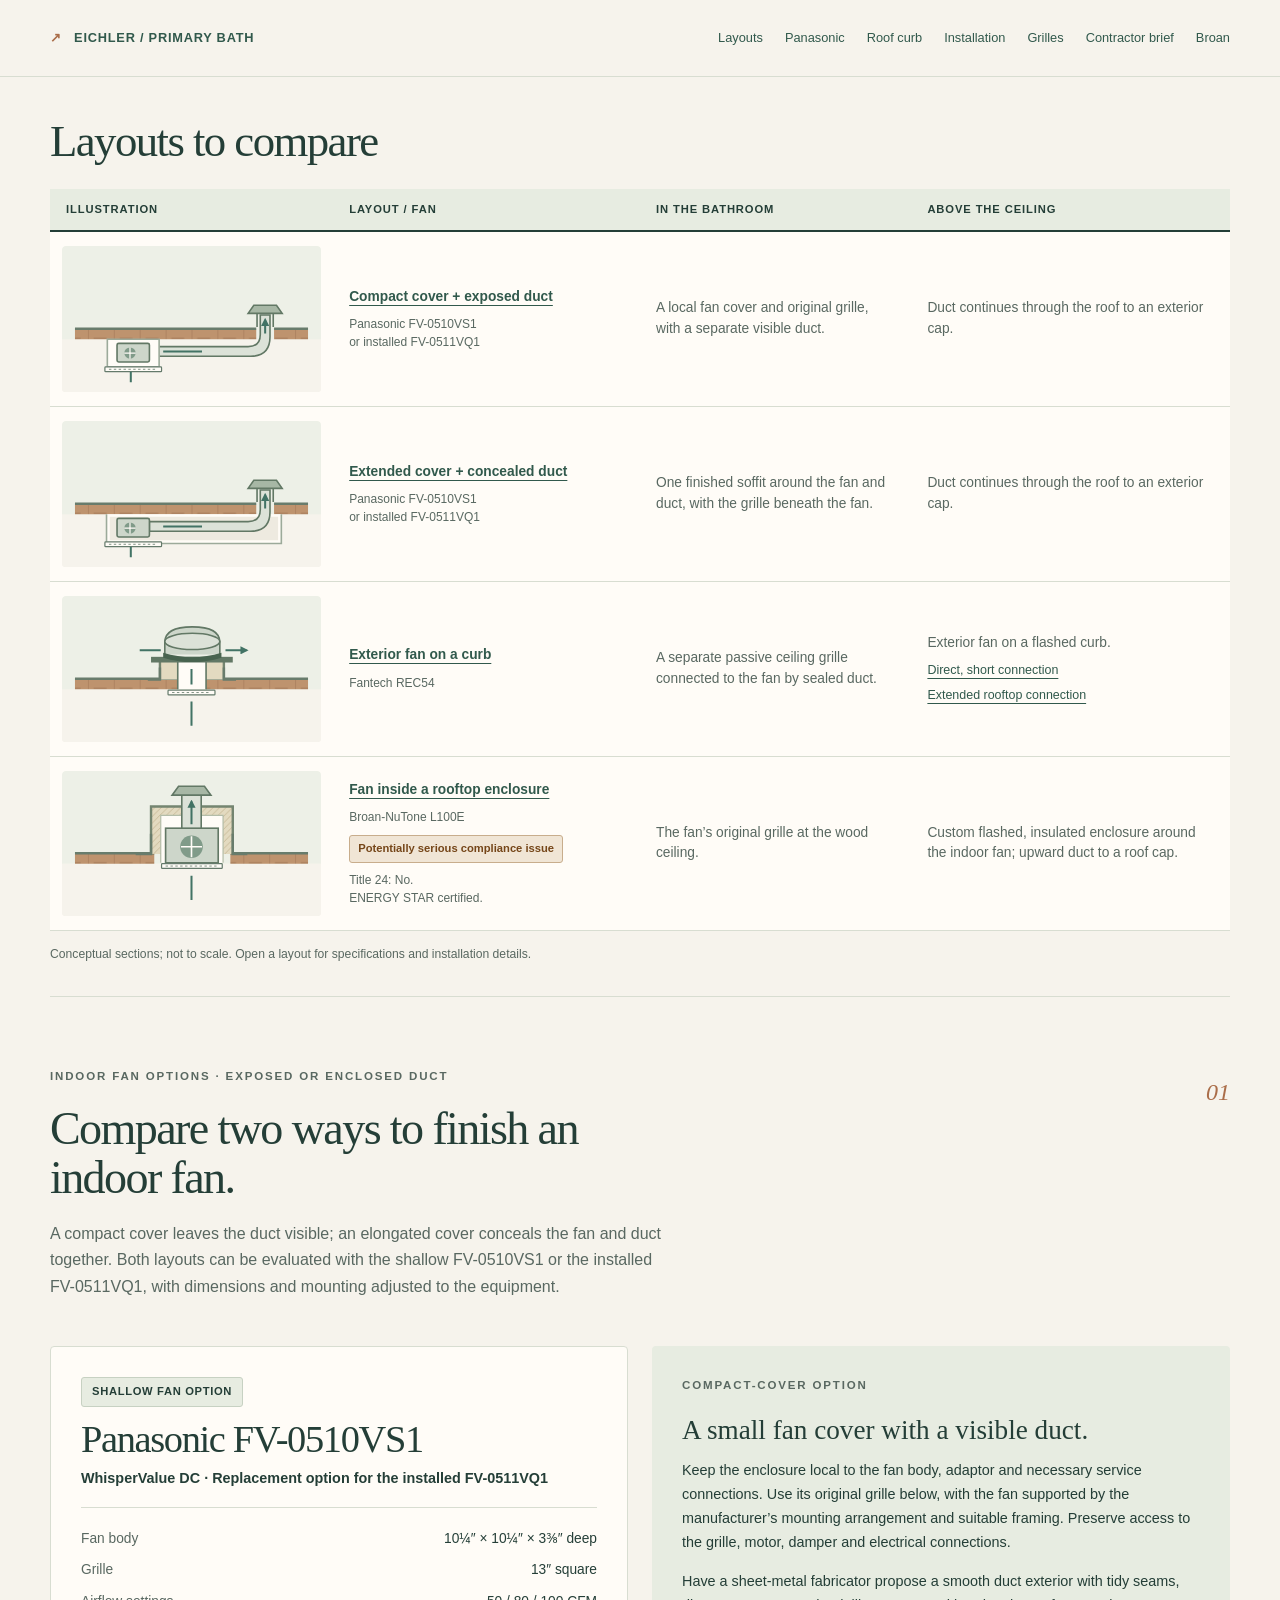
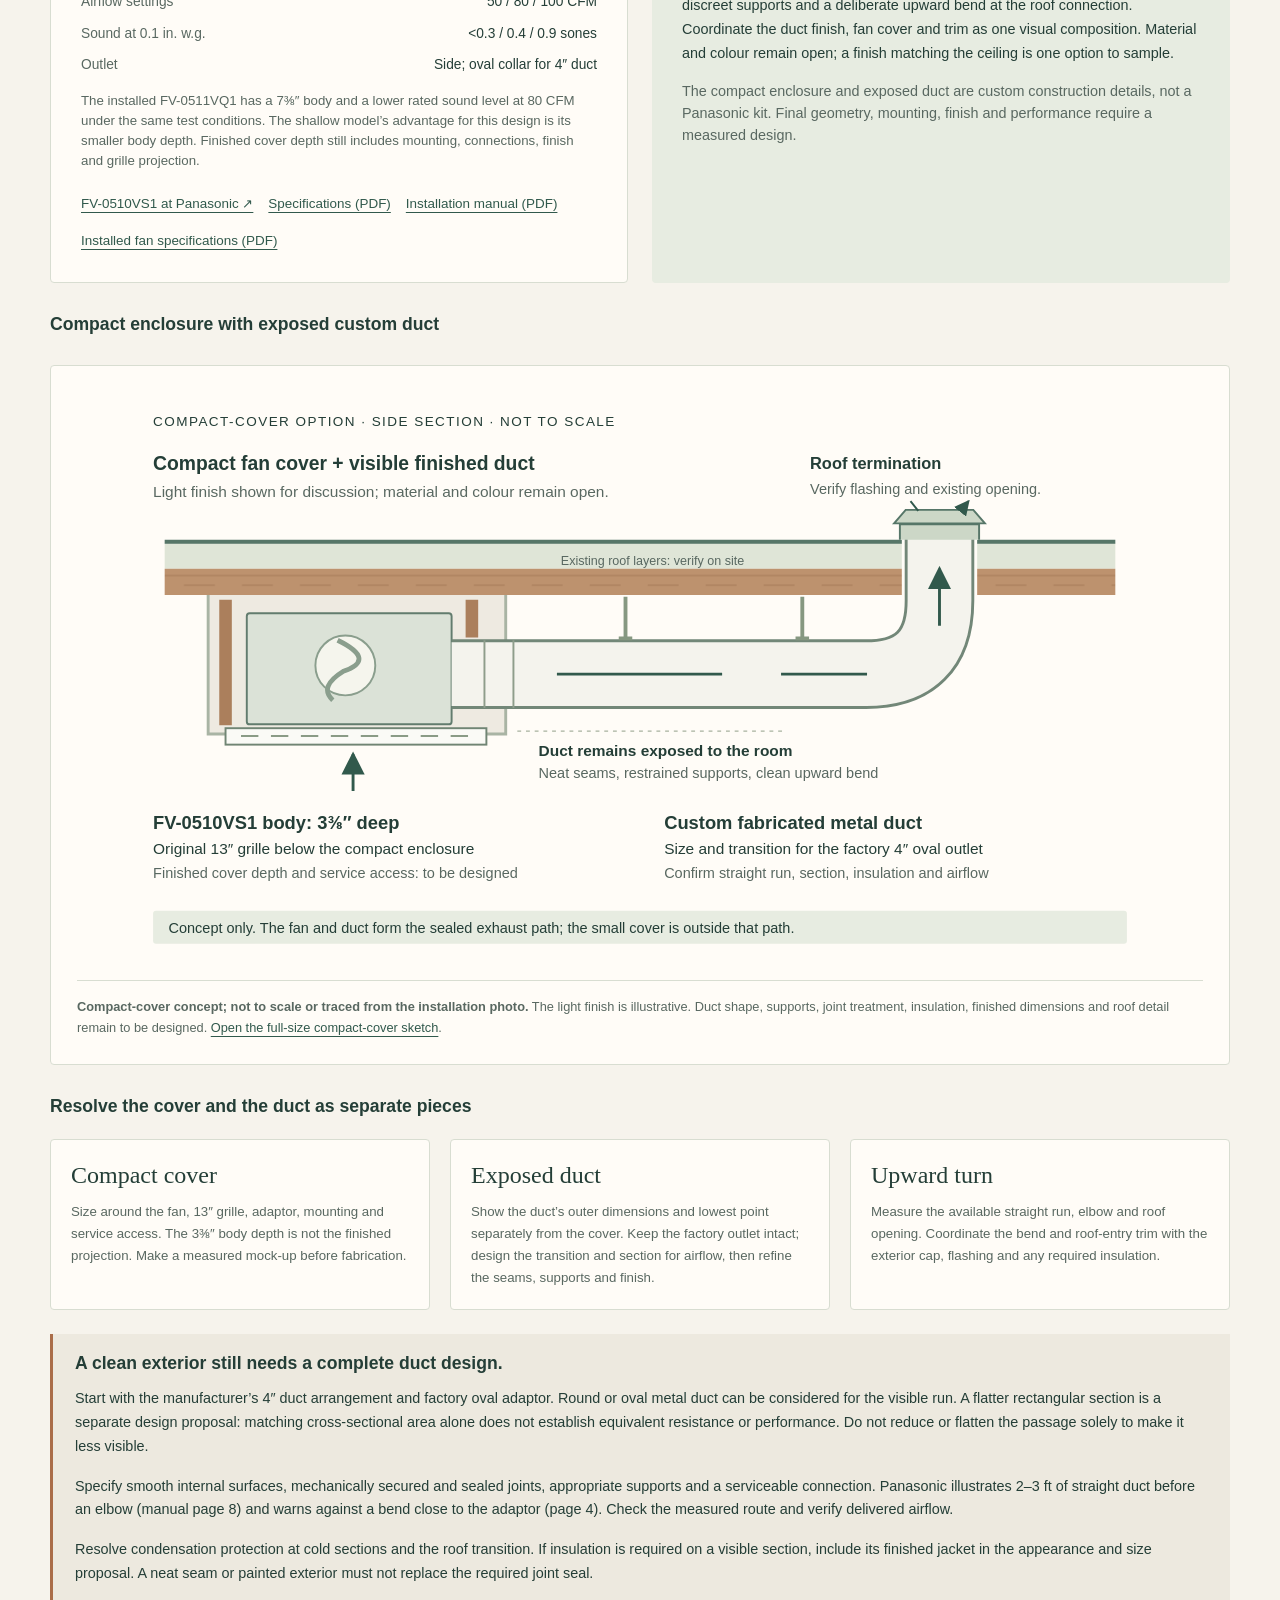
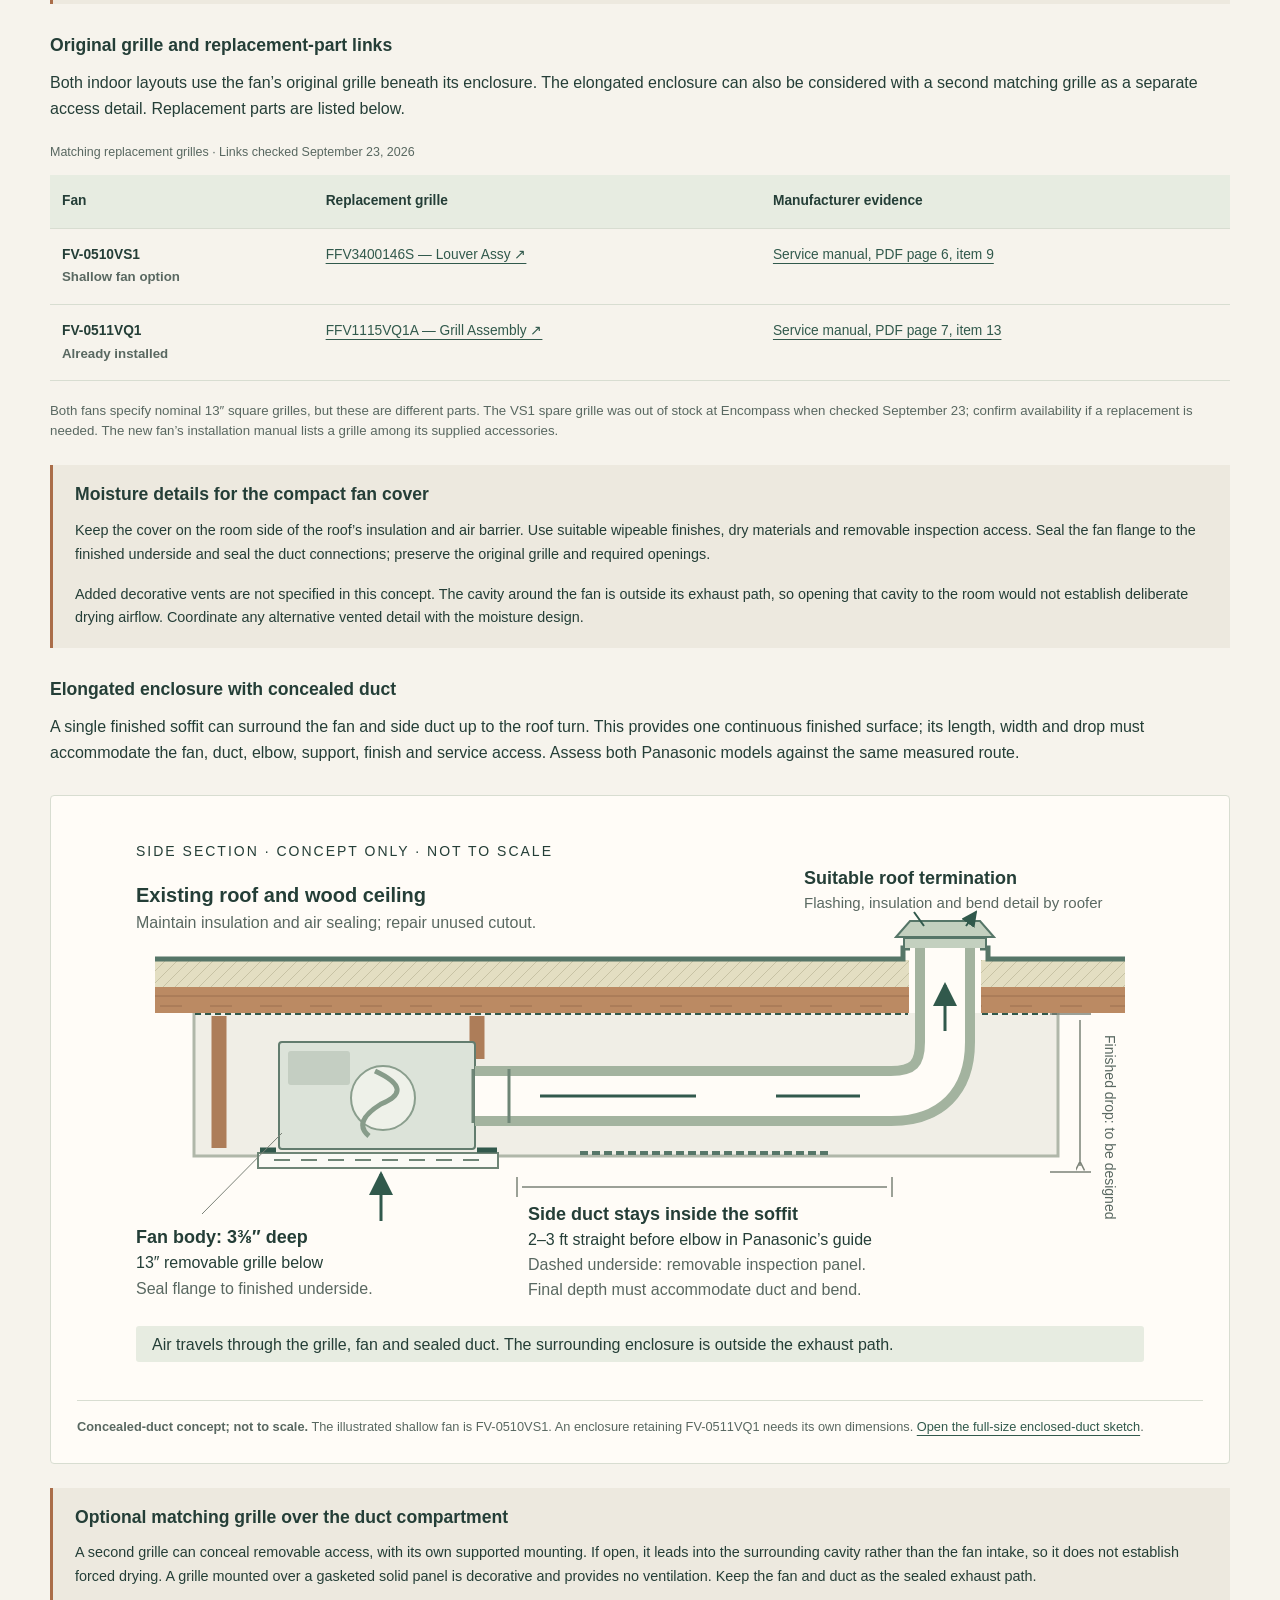
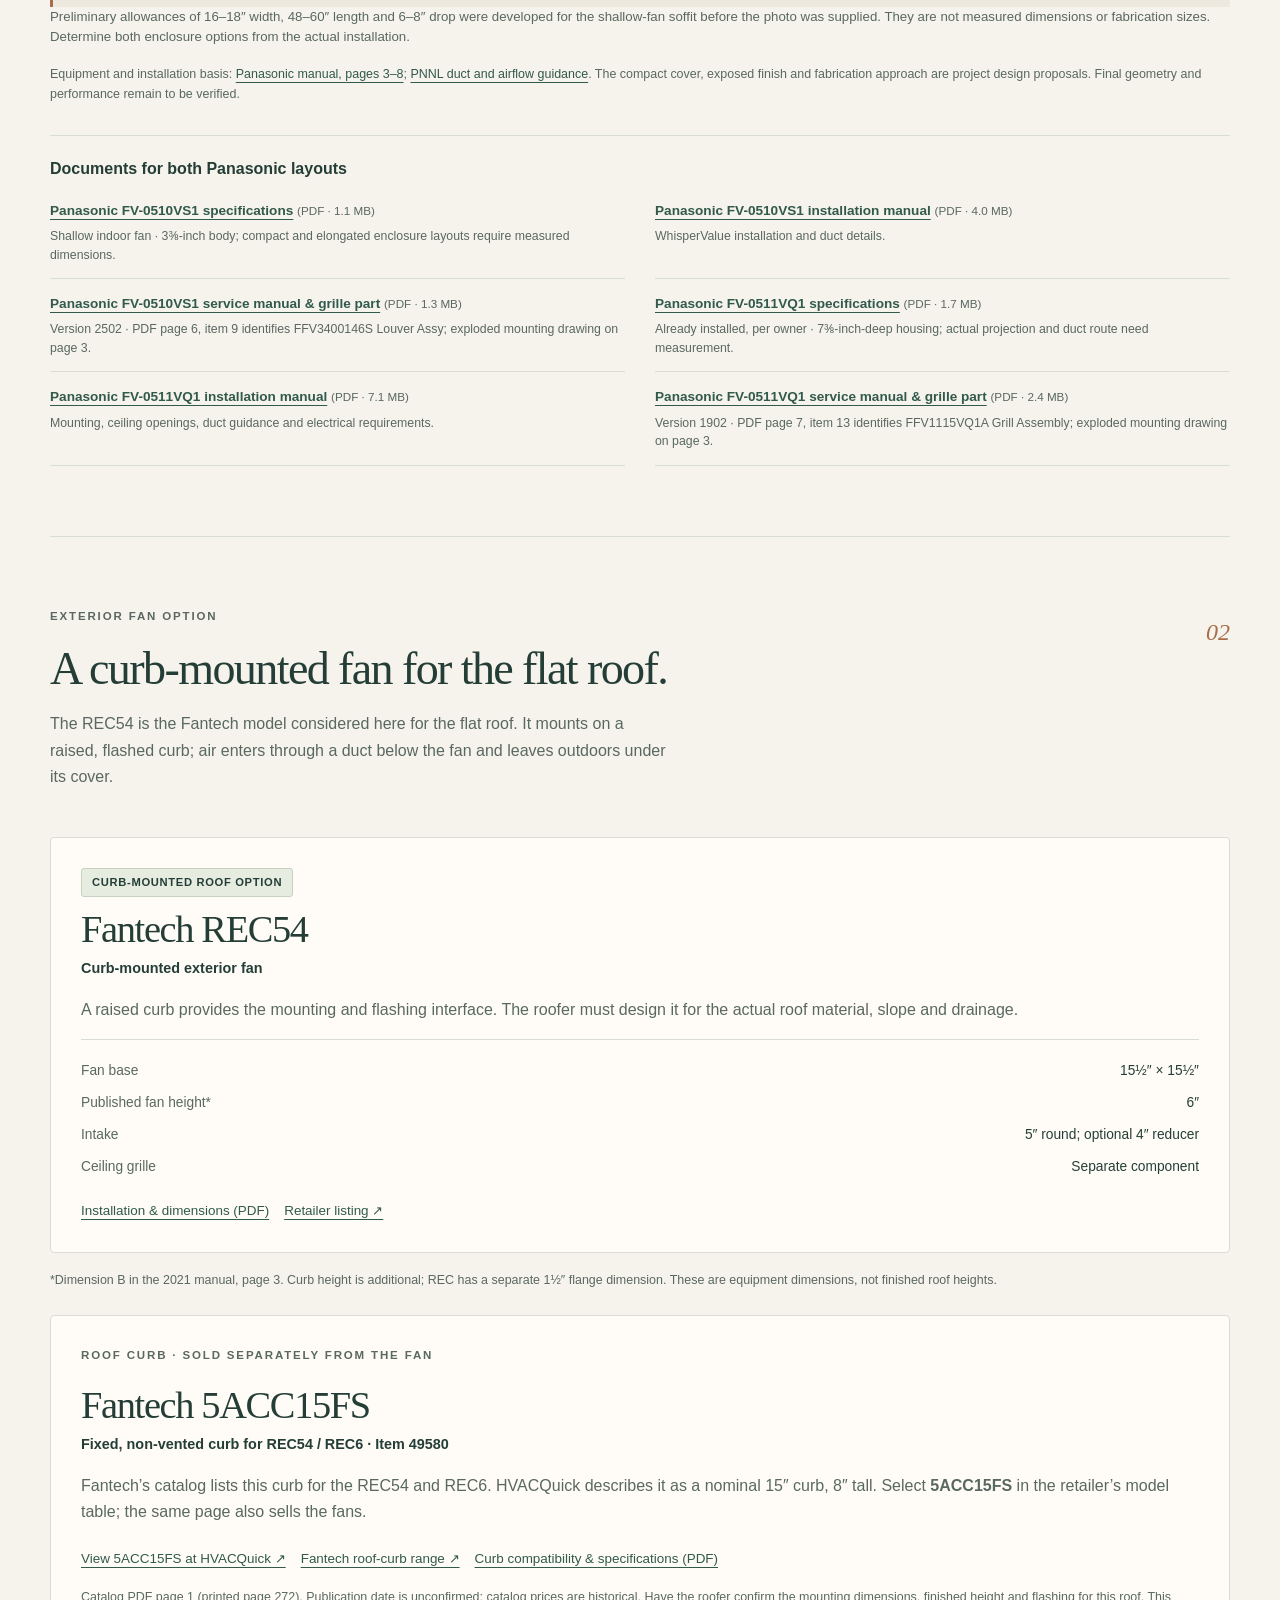
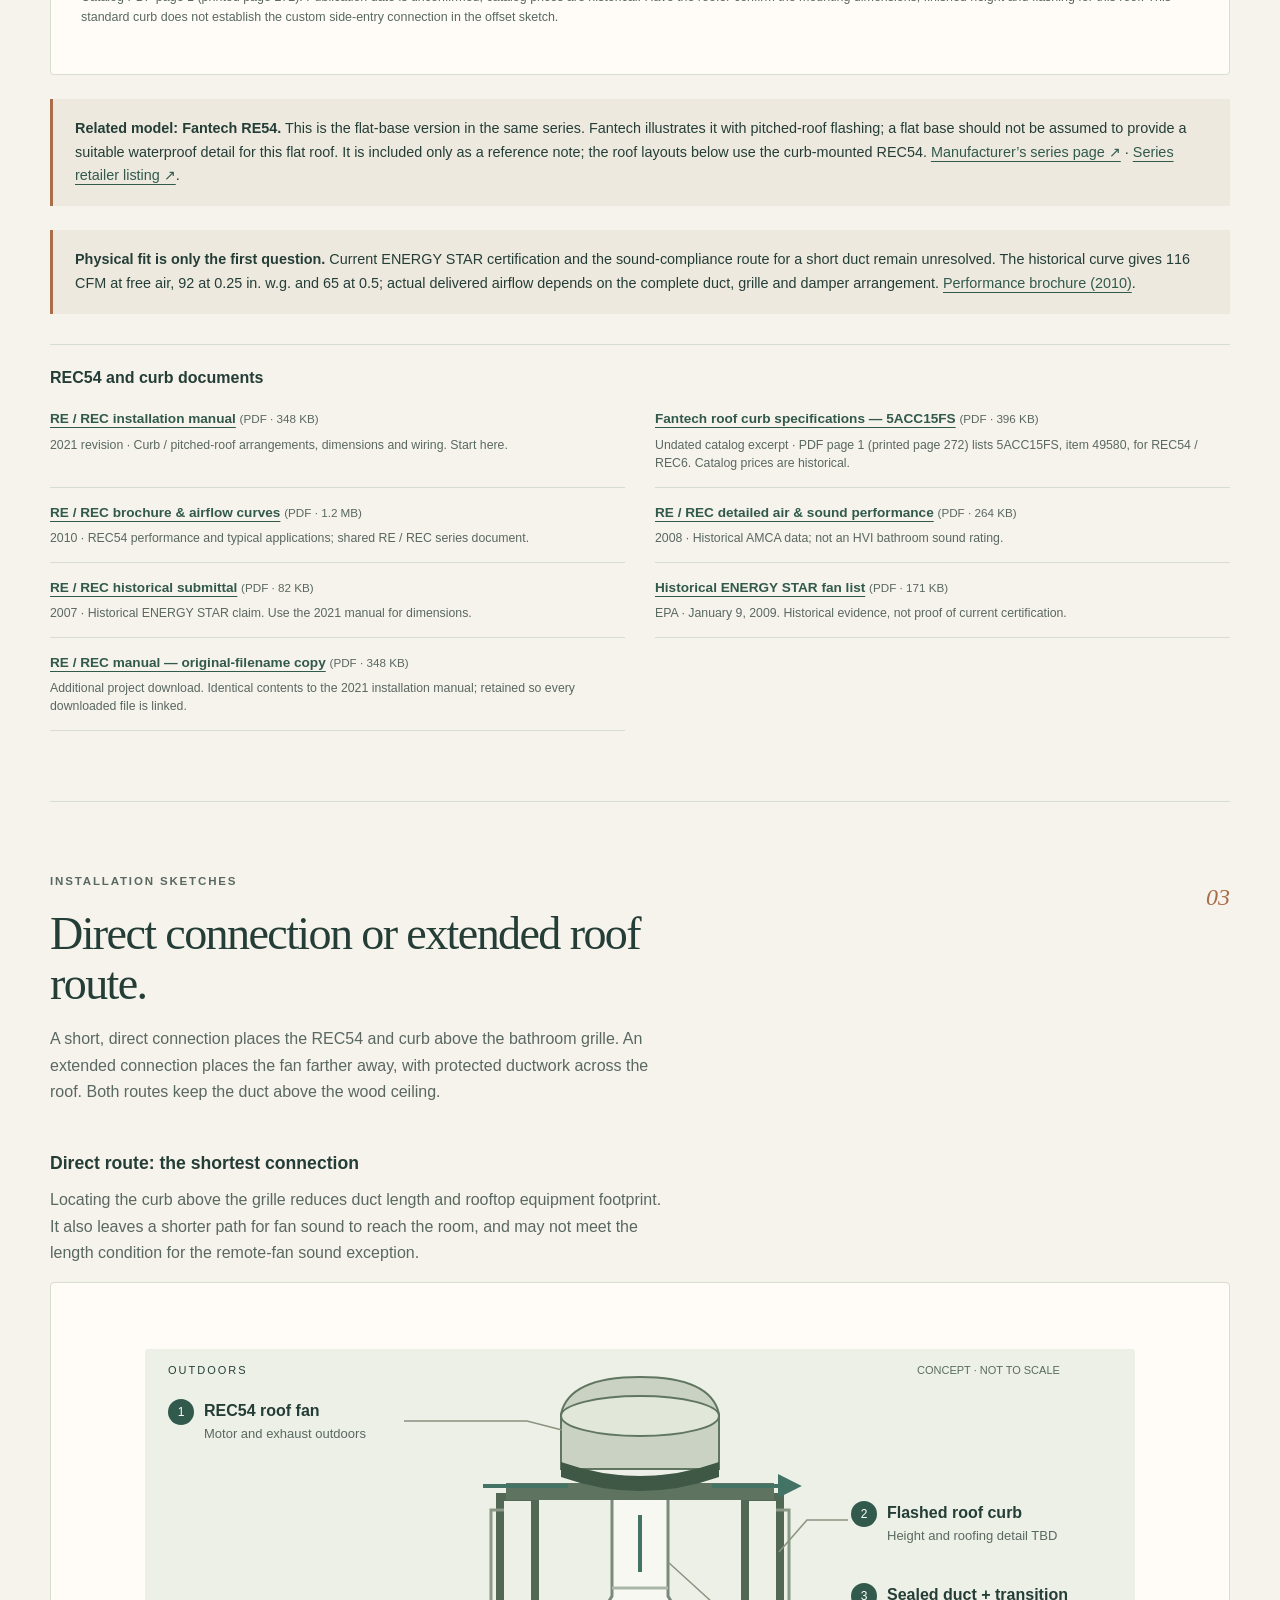
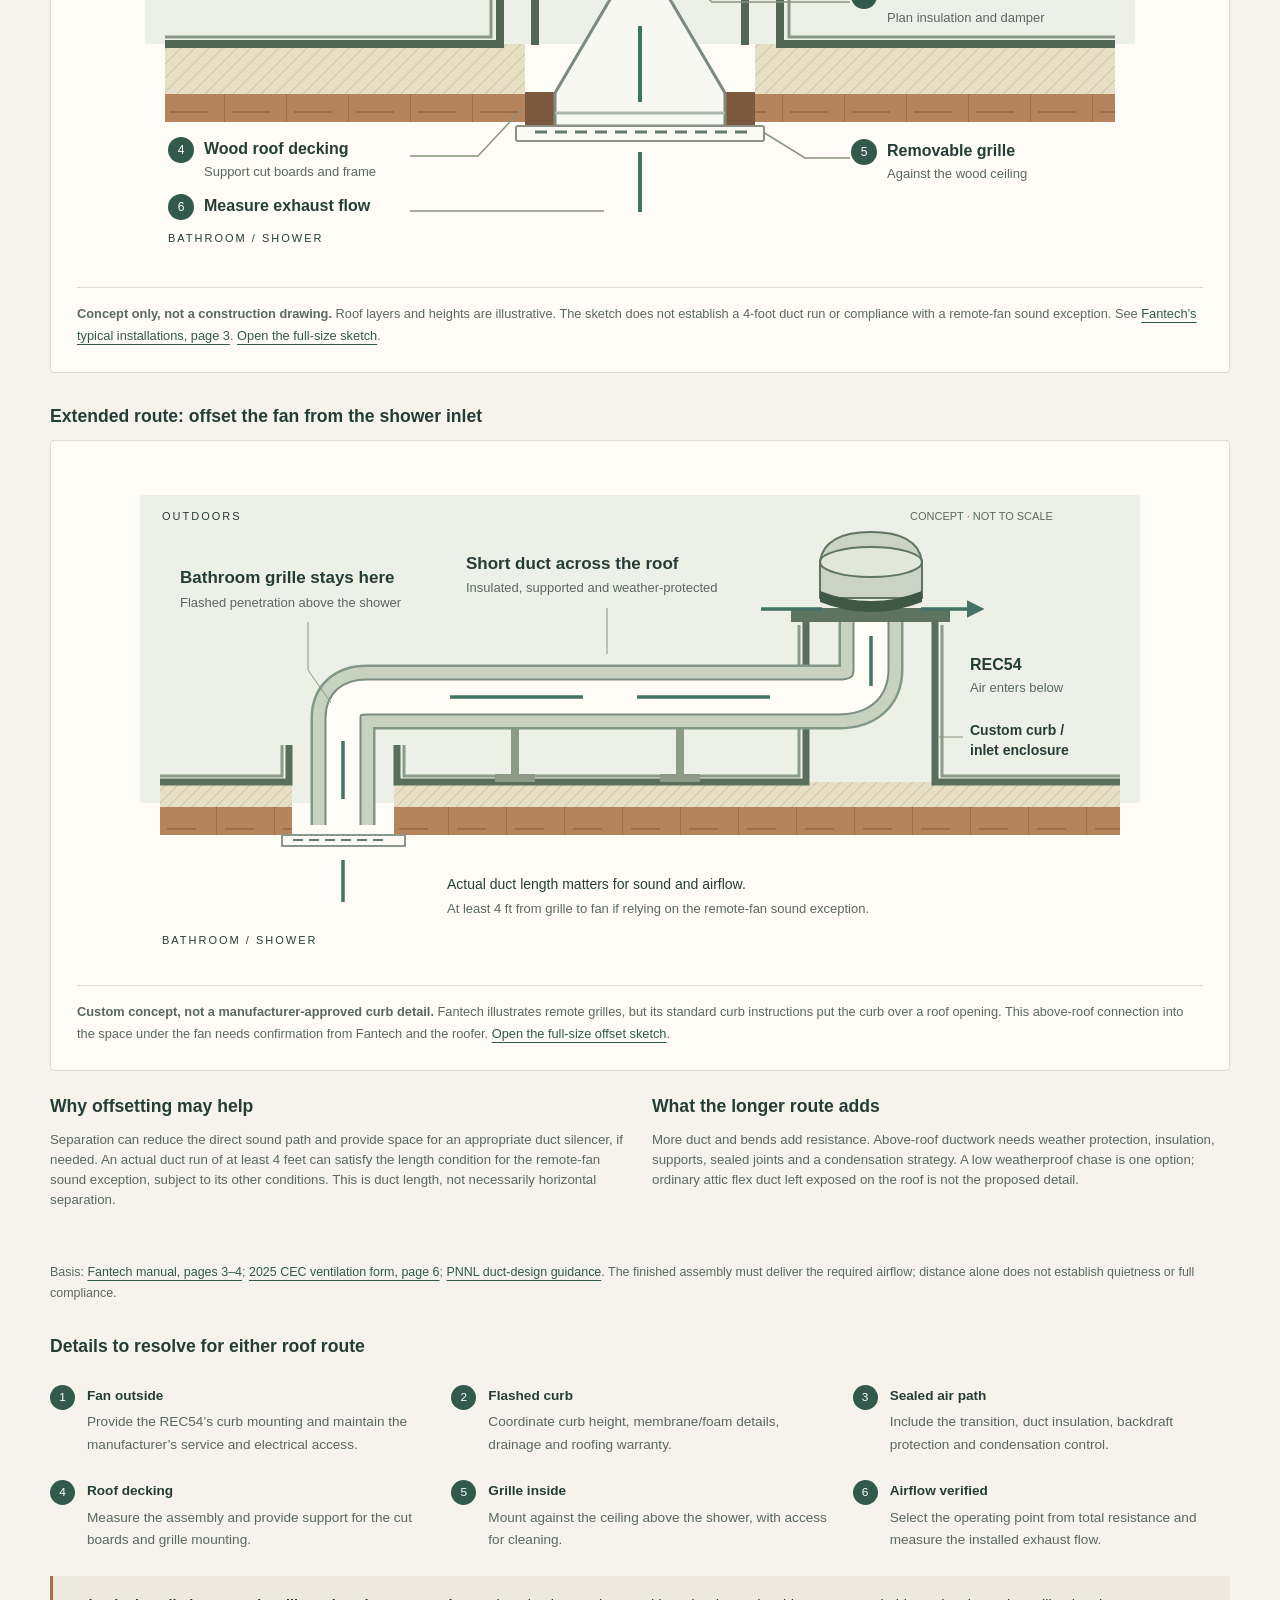
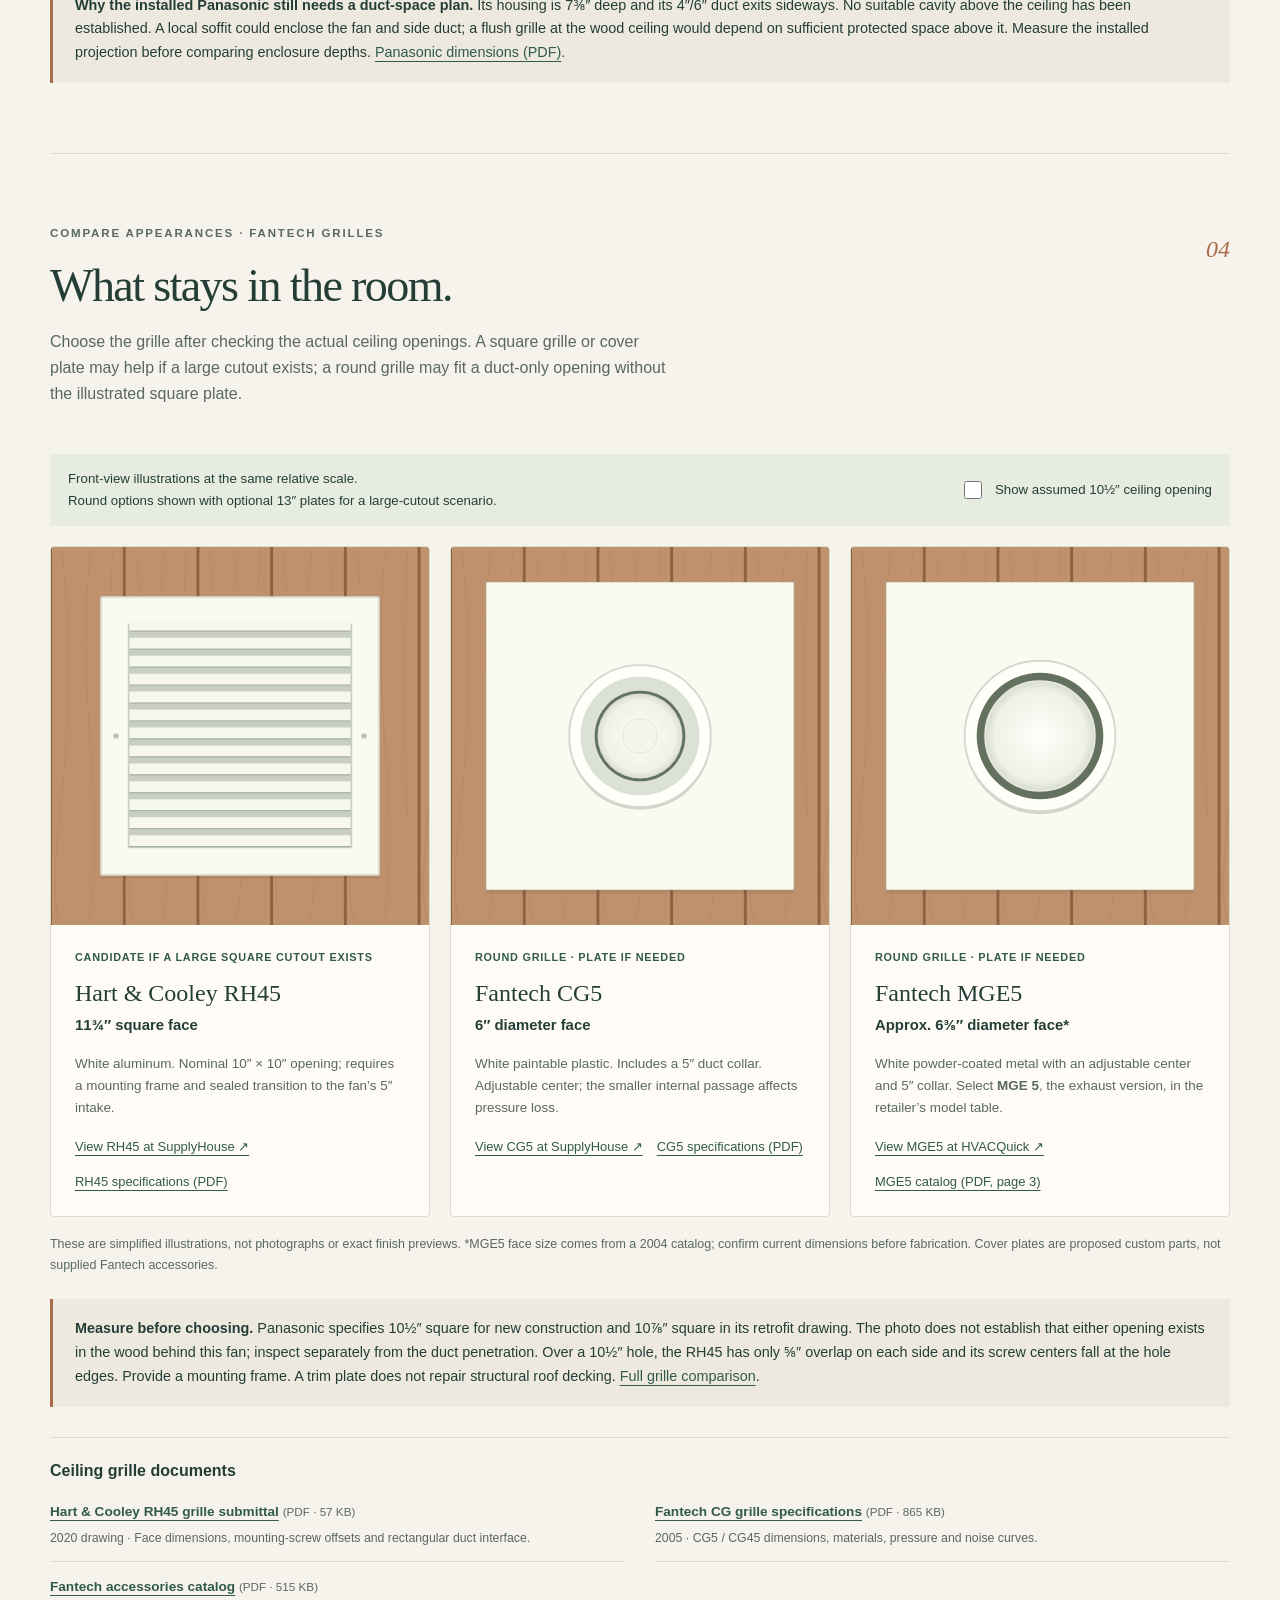
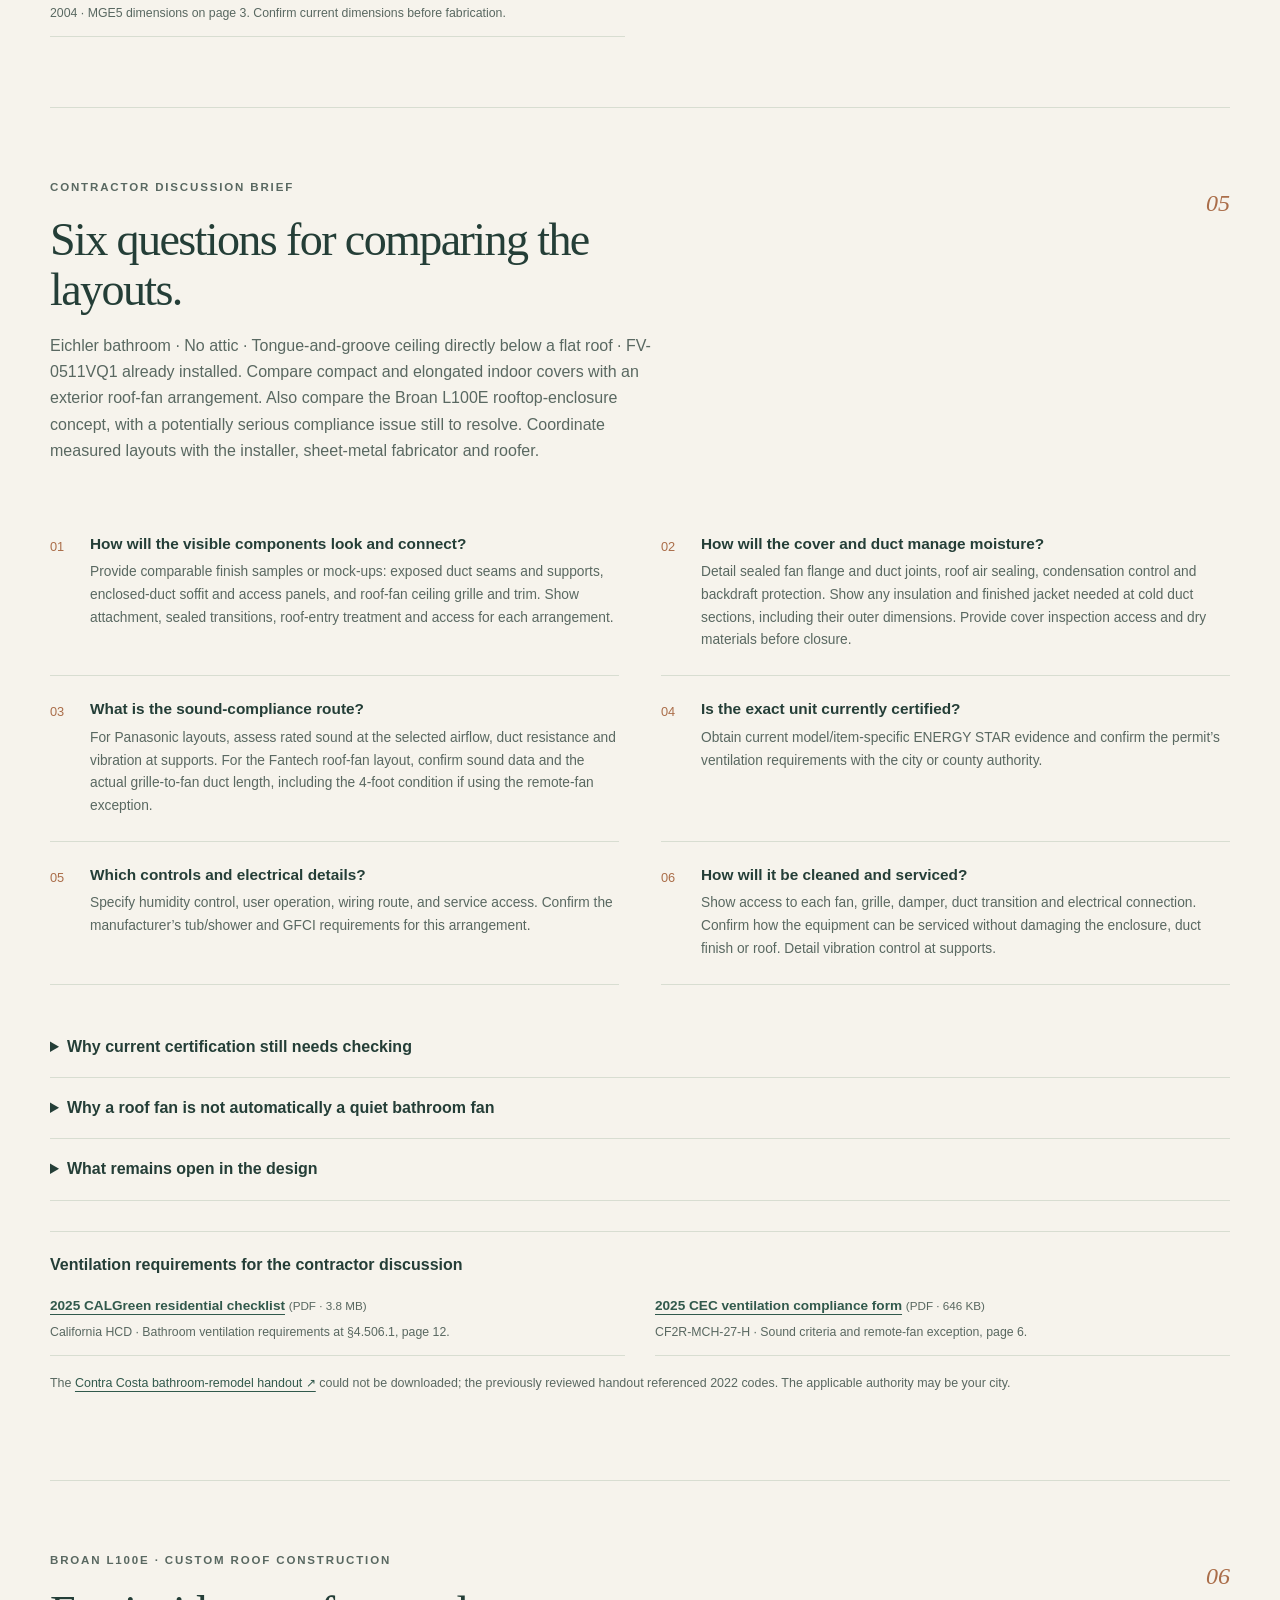
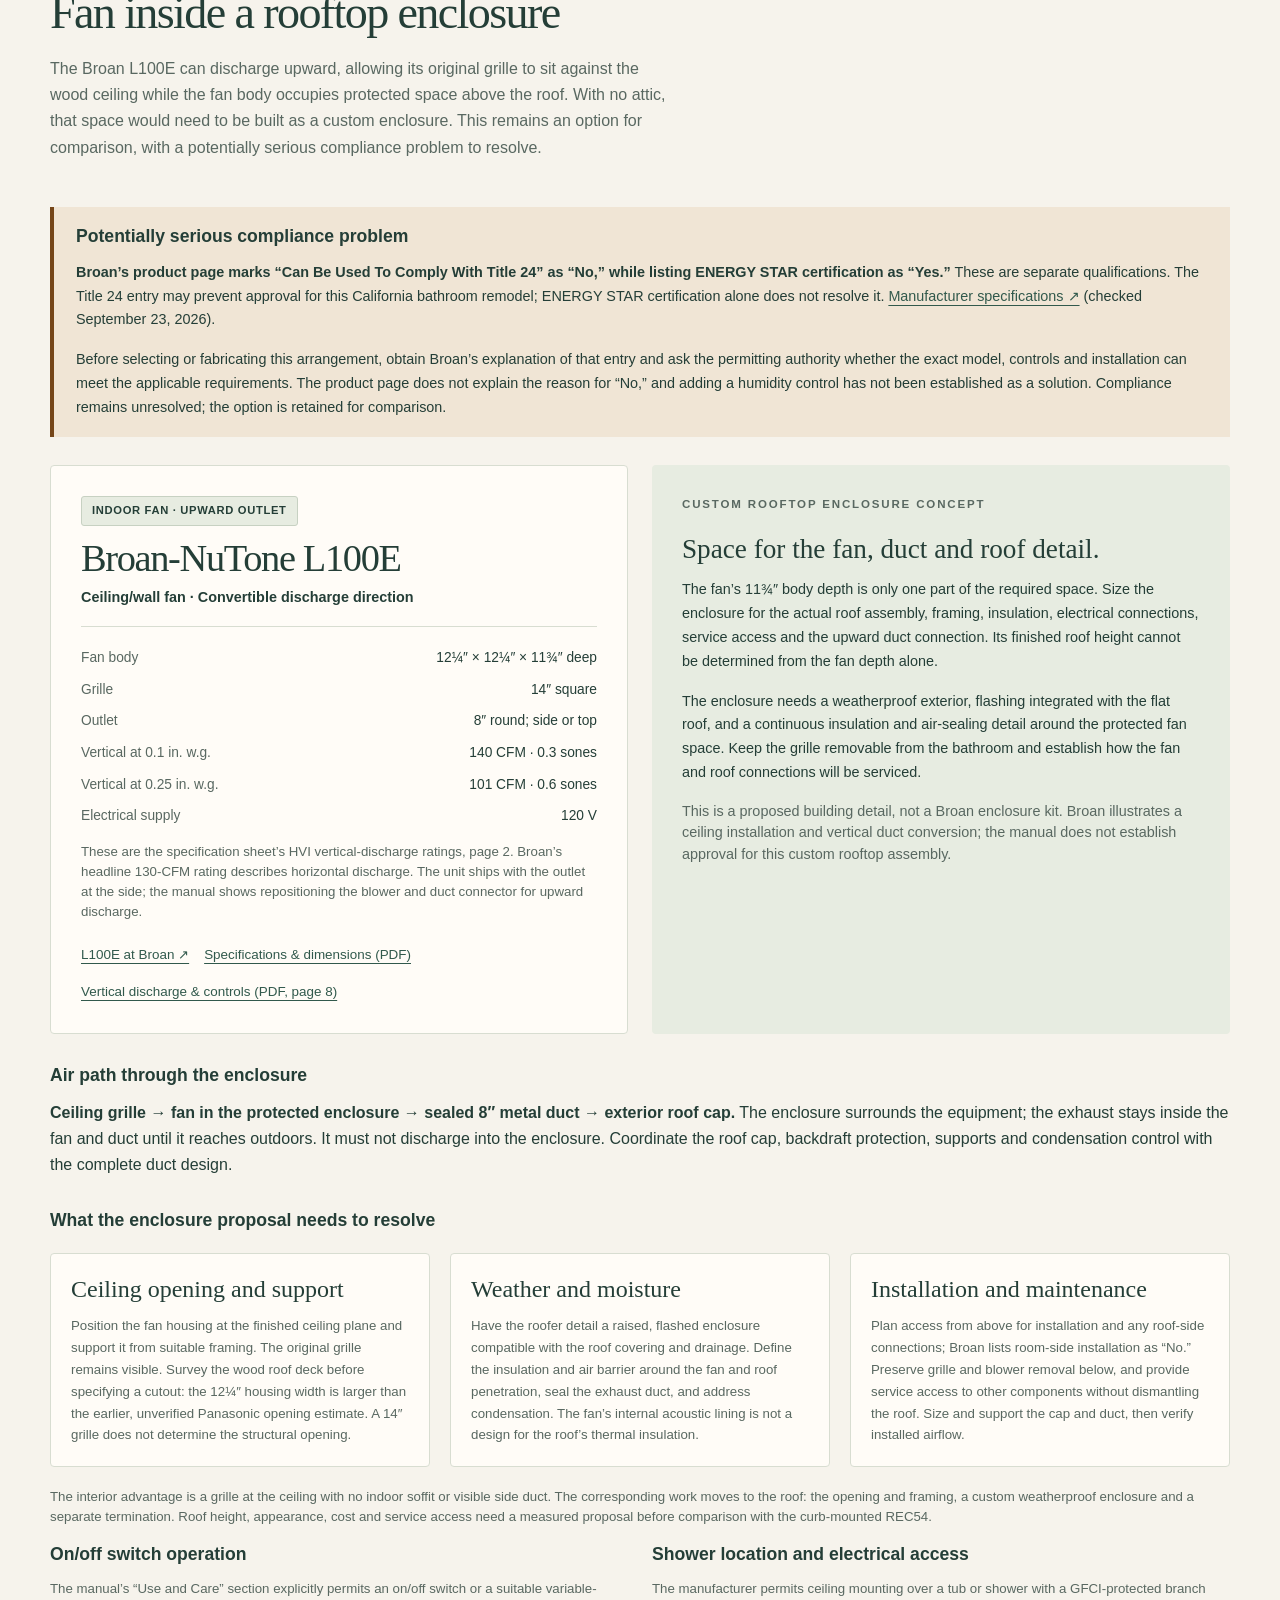
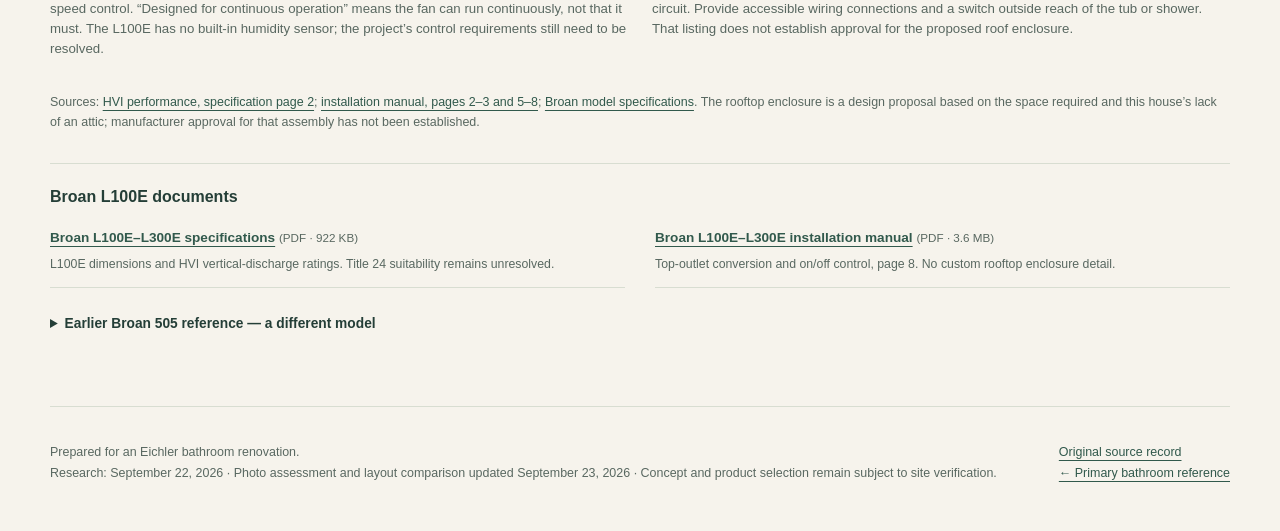
==== commit 86aa4362: "Remove contractor brief print and download controls" ====
--- a/docs/bathroom-ventilation/index.html
+++ b/docs/bathroom-ventilation/index.html
@@ -6,8 +6,8 @@
   <title>Bathroom ventilation options | Eichler bathroom</title>
   <meta name="description" content="Compare compact fan covers with exposed ductwork, elongated enclosures with concealed ductwork, exterior roof fans, and a Broan fan in a custom rooftop enclosure with unresolved compliance concerns. Sketches, contractor questions and specifications beside each option.">
   <meta name="theme-color" content="#243e37">
-  <link rel="stylesheet" href="styles.css?v=20260923-broan">
-  <script src="site.js?v=20260923-documents" defer></script>
+  <link rel="stylesheet" href="styles.css?v=20260923-controls">
+  <script src="site.js?v=20260923-controls" defer></script>
 </head>
 <body>
 <a class="skip" href="#main">Skip to content</a>
@@ -233,7 +233,6 @@
       <div class="question"><div><h3>Which controls and electrical details?</h3><p>Specify humidity control, user operation, wiring route, and service access. Confirm the manufacturer’s tub/shower and GFCI requirements for this arrangement.</p></div></div>
       <div class="question"><div><h3>How will it be cleaned and serviced?</h3><p>Show access to each fan, grille, damper, duct transition and electrical connection. Confirm how the equipment can be serviced without damaging the enclosure, duct finish or roof. Detail vibration control at supports.</p></div></div>
     </div>
-    <div class="brief-actions"><button type="button" id="print-brief" class="button js-only">Print contractor brief</button><a href="references/contractor-brief.txt" download>Download the questions (text)</a></div>
     <div class="issues">
       <details><summary>Why current certification still needs checking</summary><p>The saved 2007 Fantech sheet and January 2009 EPA list show historical ENERGY STAR qualification. They do not establish certification for the unit that would ship today. The <a href="references/code-reference/California-2025-CALGreen-residential-checklist.pdf">2025 CALGreen checklist, §4.506.1</a>, addresses outdoor exhaust, ENERGY STAR fans and humidity control. Permit scope, code edition and local applicability need confirmation.</p></details>
       <details><summary>Why a roof fan is not automatically a quiet bathroom fan</summary><p>The <a href="references/code-reference/California-2025-CF2R-MCH-27-H-ventilation.pdf">2025 CEC ventilation form, page 6</a>, gives local exhaust sound limits and a remote-fan exception with location conditions and at least 4 feet of duct between fan and grille. The Fantech’s historical AMCA free-field fan-sones values are not directly comparable with HVI bathroom ratings. An outdoor motor can still transmit sound through a short duct.</p></details>
--- a/docs/bathroom-ventilation/styles.css
+++ b/docs/bathroom-ventilation/styles.css
@@ -91,7 +91,6 @@
 .question::before{content:counter(questions,decimal-leading-zero);font-size:.8rem;color:var(--wood);padding-top:2px}
 .question h3{font-size:.96rem;margin-bottom:7px}
 .question p{font-size:.86rem;color:var(--muted);margin:0}
-.brief-actions{display:flex;align-items:center;gap:18px;flex-wrap:wrap;margin-top:25px;font-size:.85rem}
 .issues{margin-top:32px}
 .issues summary{cursor:pointer;font-weight:600;padding:17px 0;border-bottom:1px solid var(--line)}
 .issues details p{font-size:.87rem;padding:18px 0 2px;color:var(--muted);max-width:88ch}
@@ -142,7 +141,7 @@
 
 @media print{body{background:white;font-size:10pt;color:#182c25}
 .wrap{width:100%}
-.site-header,.skip,.brief-actions,.compare-controls,.js-only{display:none!important}
+.site-header,.skip,.compare-controls,.js-only{display:none!important}
 h1{font-size:30pt}
 h2{font-size:23pt}
 .section{padding:22px 0}
@@ -152,13 +151,6 @@
 .grille-art{aspect-ratio:1;height:auto;min-height:0}
 .model,.grille,.question,.section-documents li,.diagram-panel{break-inside:avoid}
 .footer{padding:12px 0}
-.print-brief main>*:not(#contractor),.print-brief .footer{display:none!important}
-.print-brief #contractor{border:0;padding:0}
-.print-brief #contractor .issues,.print-brief #contractor .section-documents,.print-brief #contractor>.source-line{display:none}
-.print-brief .checks{display:block}
-.print-brief .question{padding:12px 0}
-.print-brief .section-heading{margin-bottom:10px}
-.print-brief #contractor .lede{font-size:10pt}
 }
 
 .parts-table-wrap{overflow-x:auto;margin:20px 0}
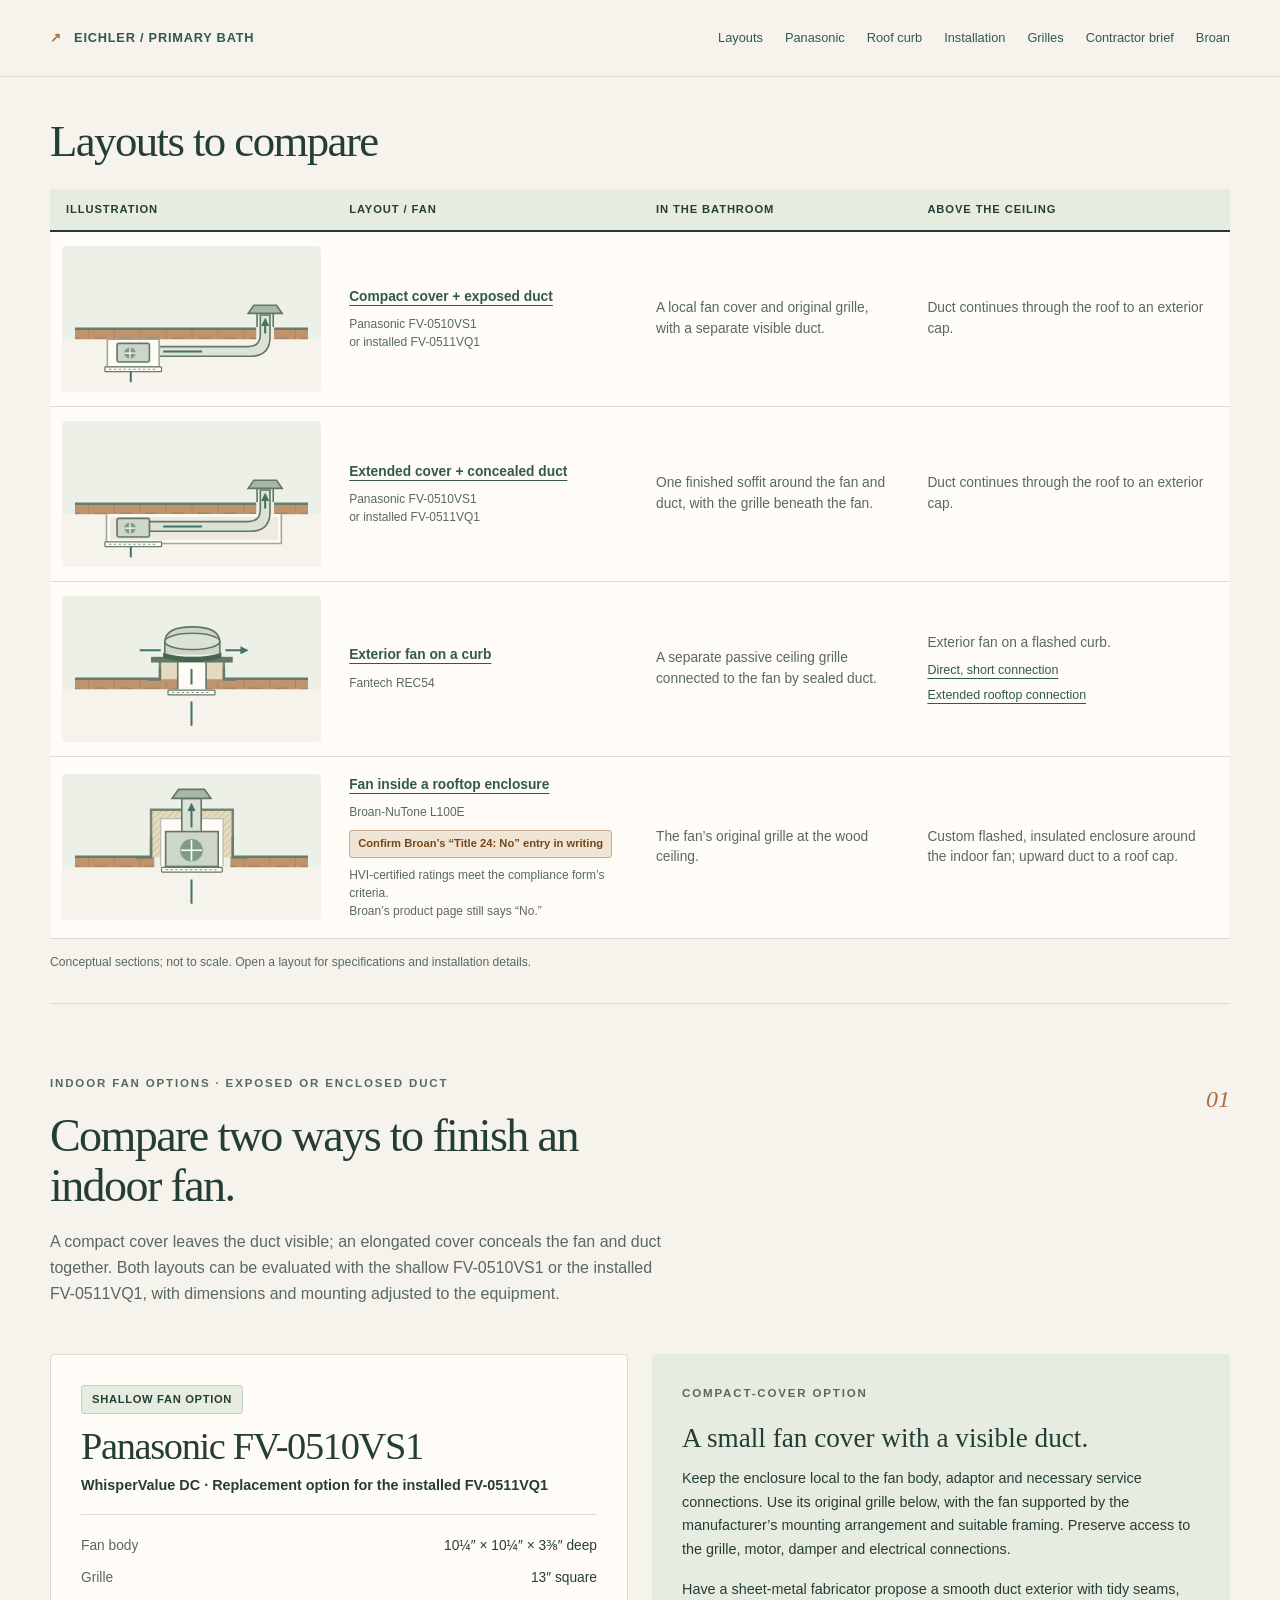
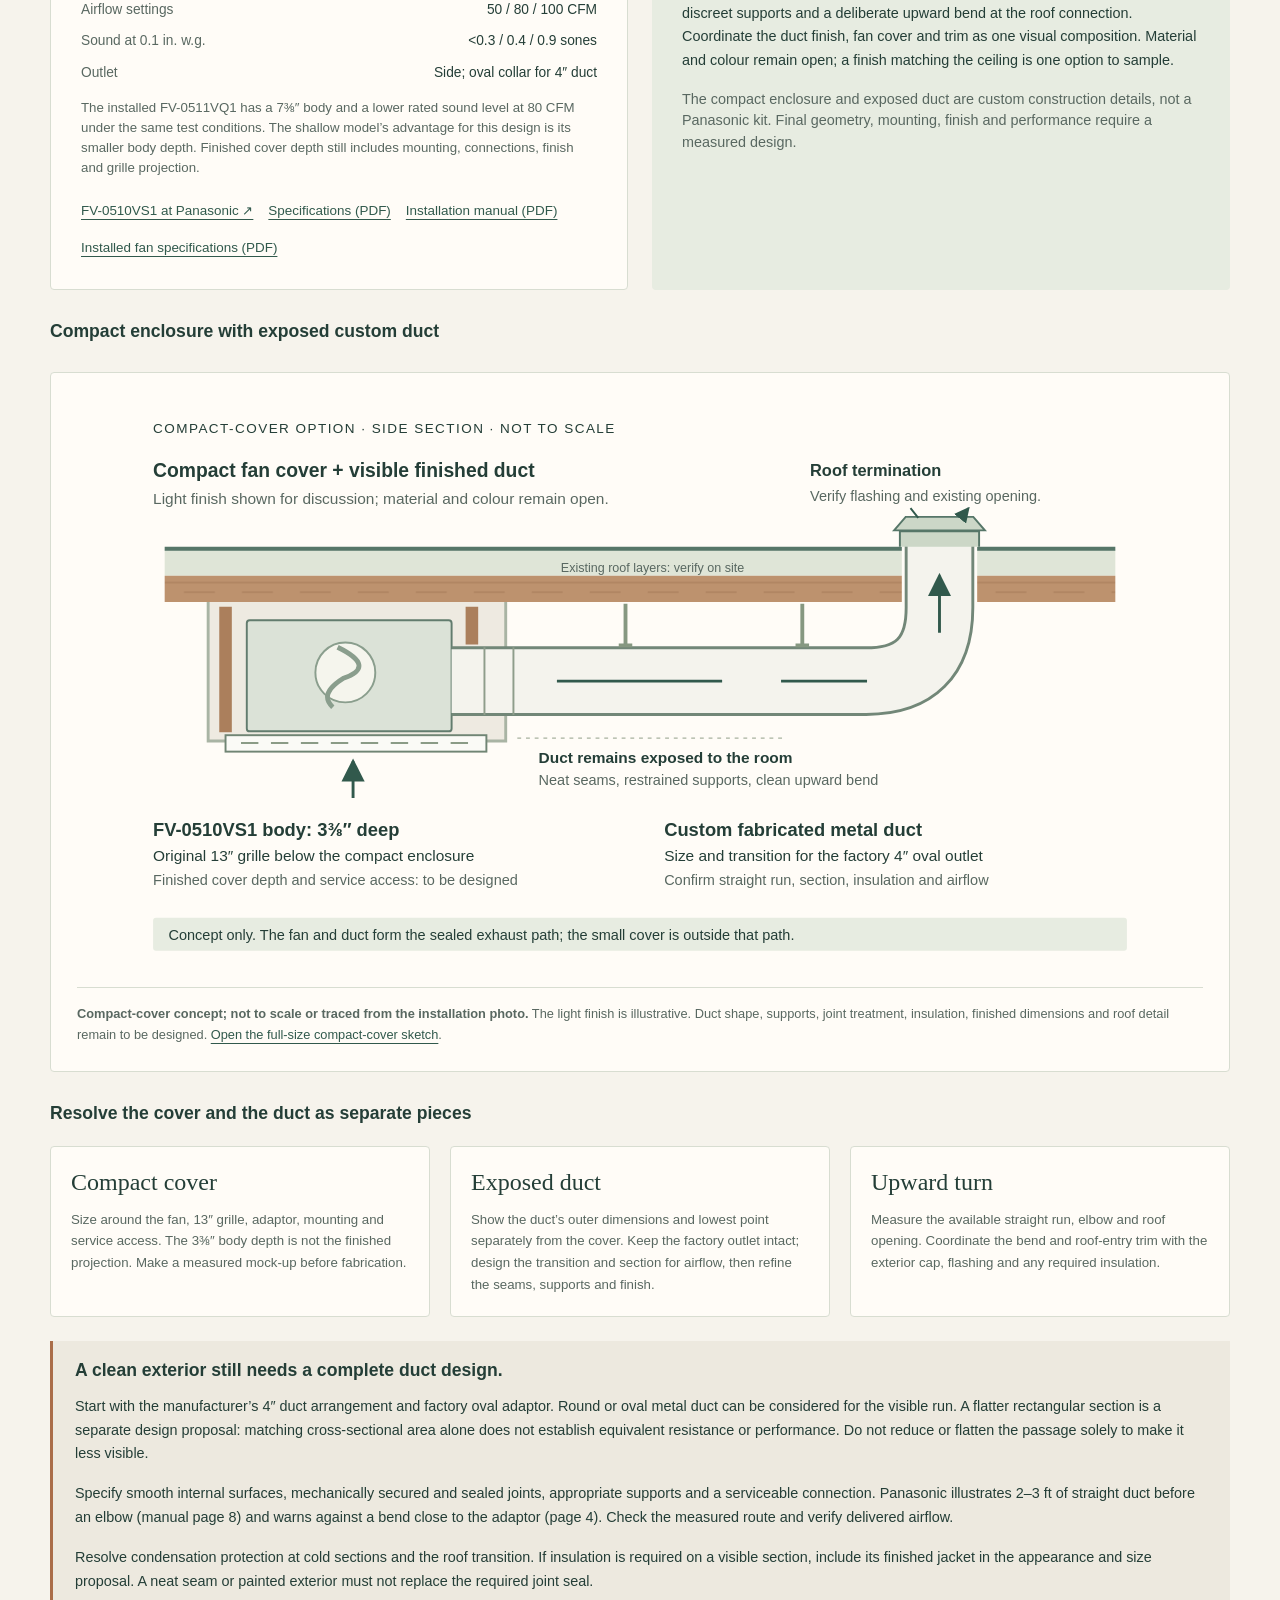
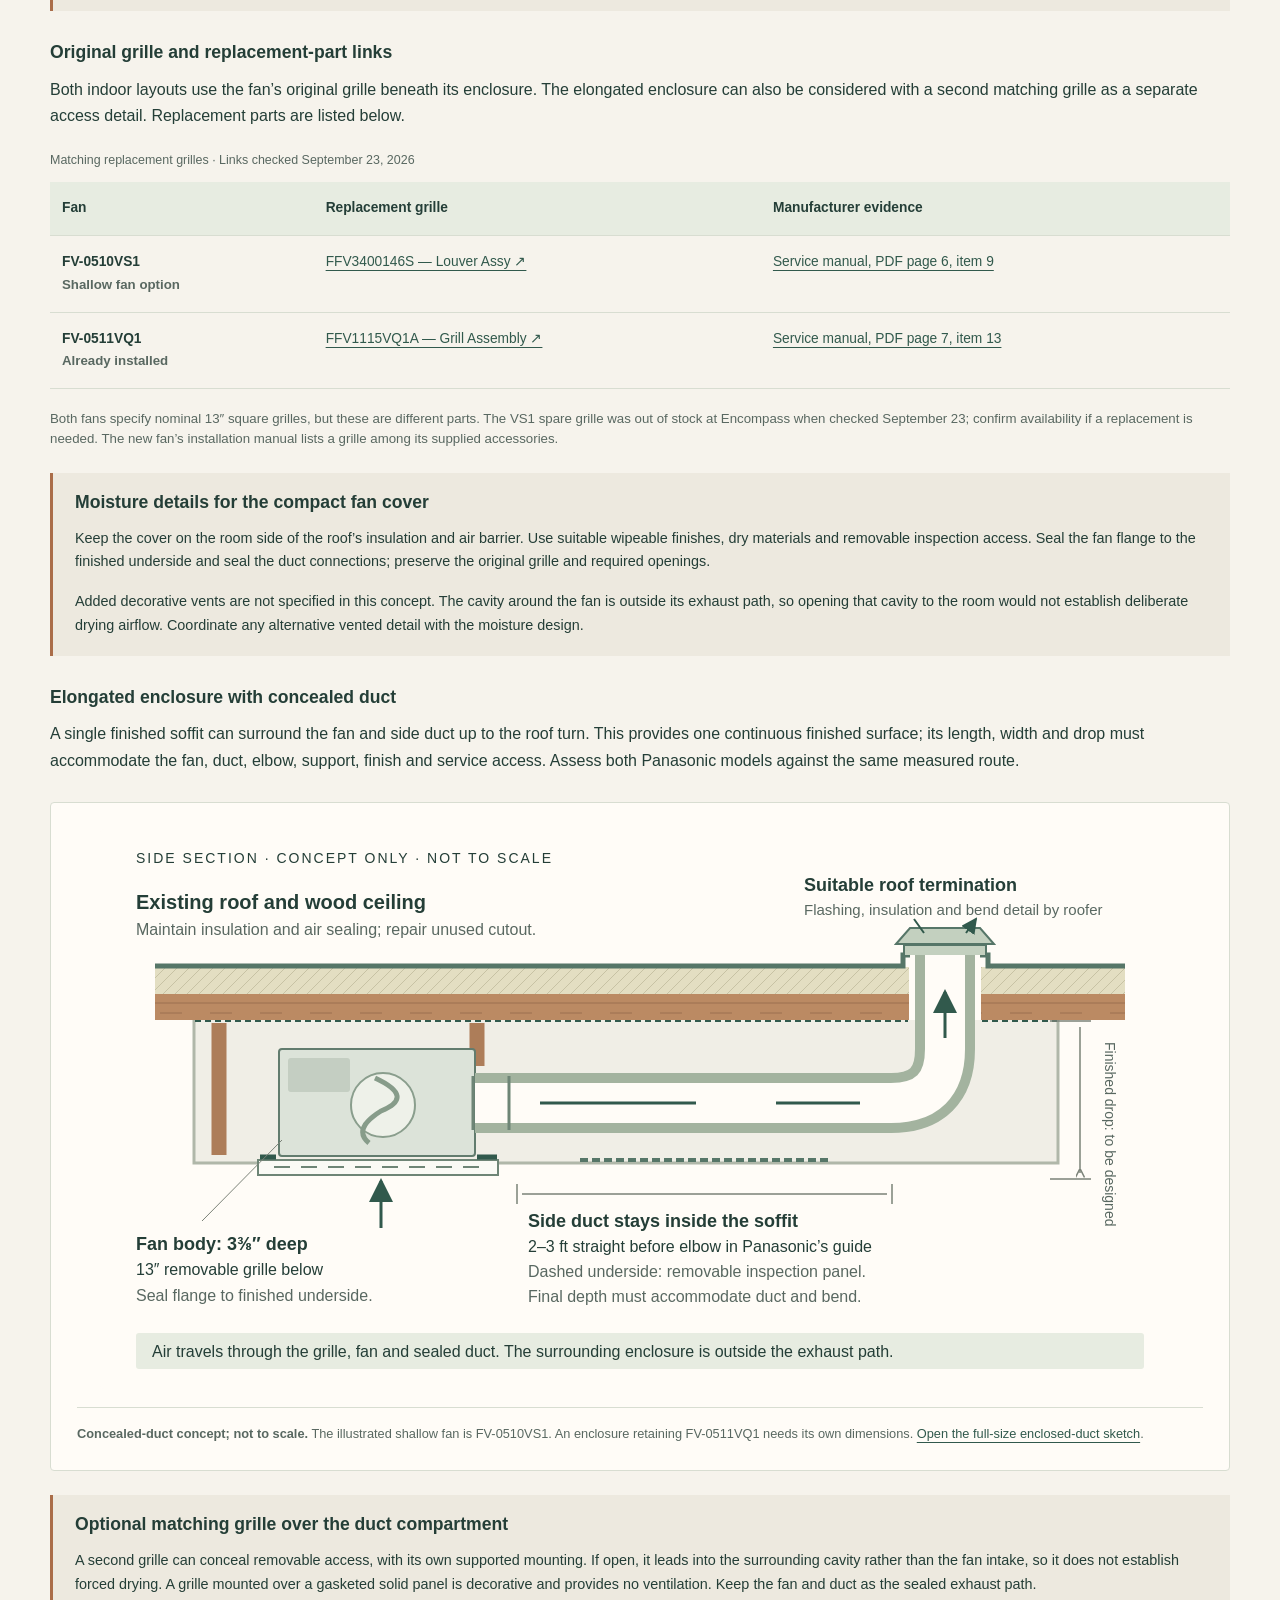
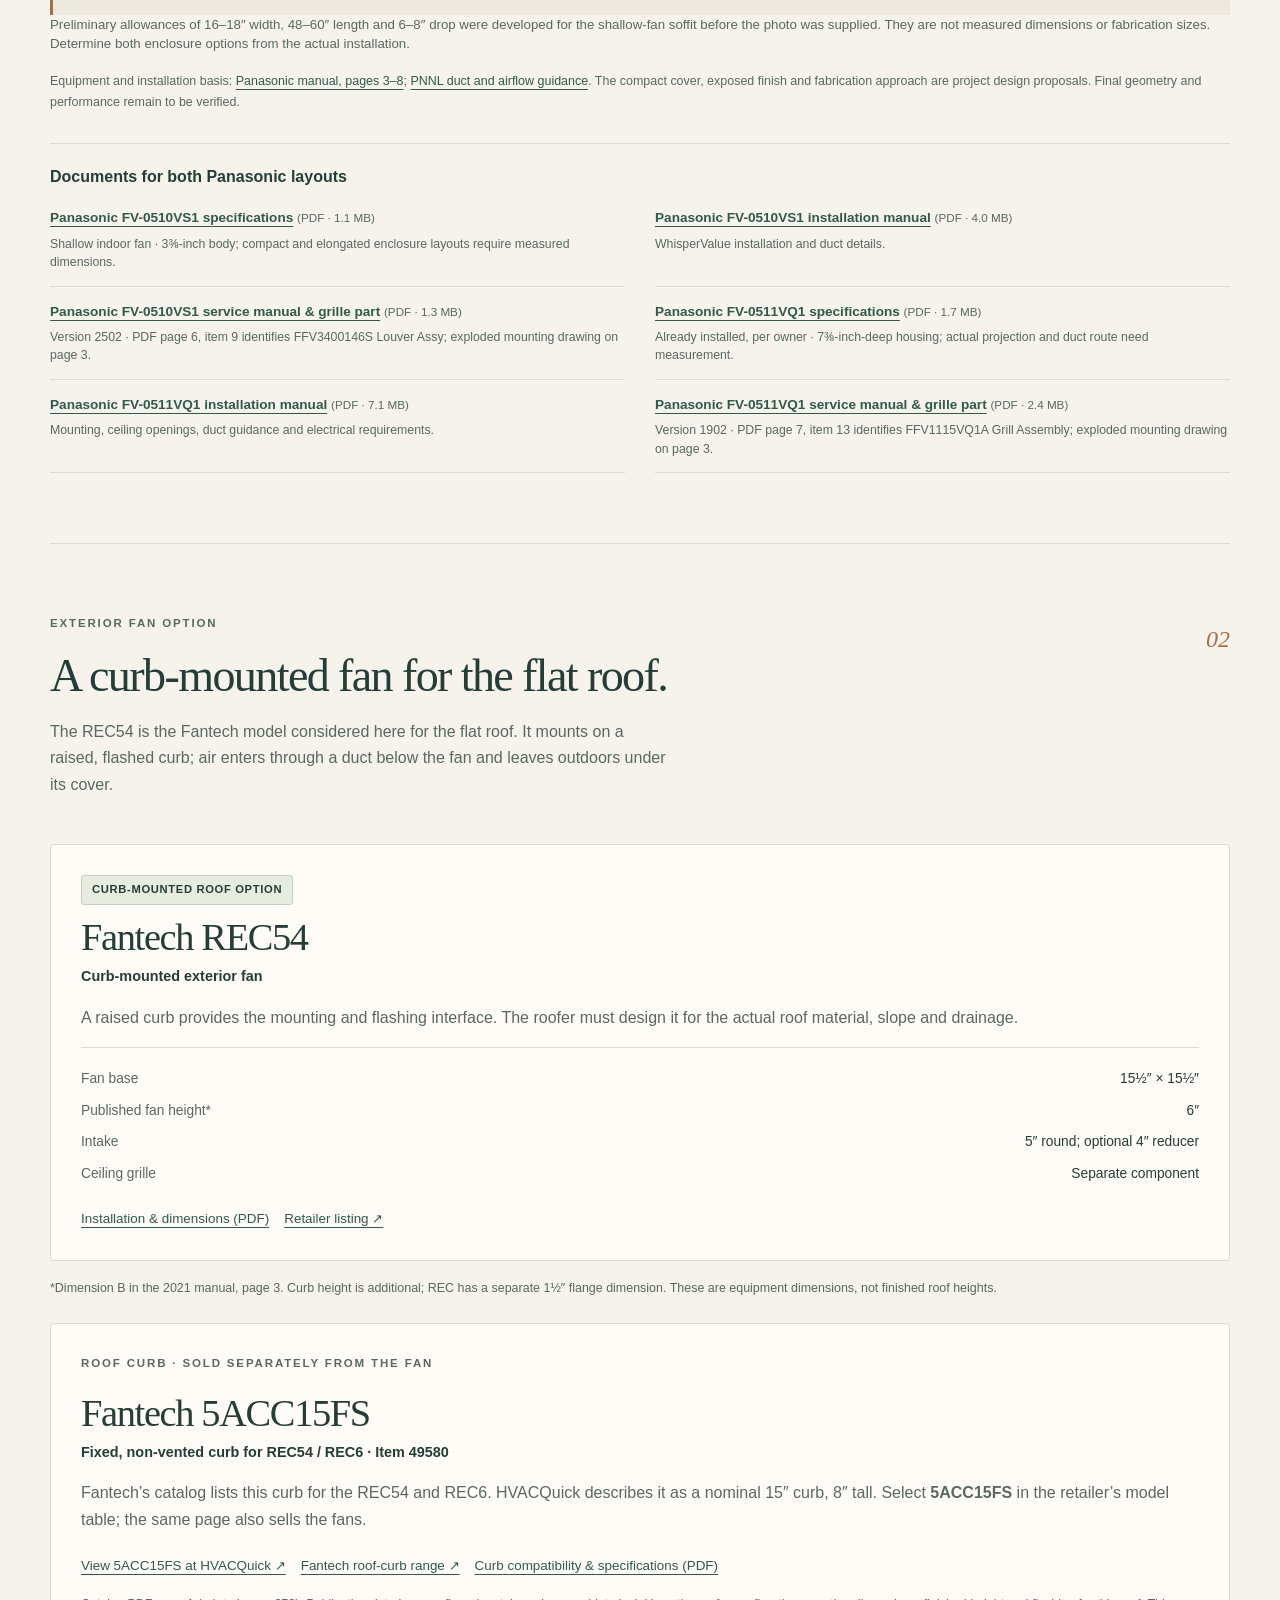
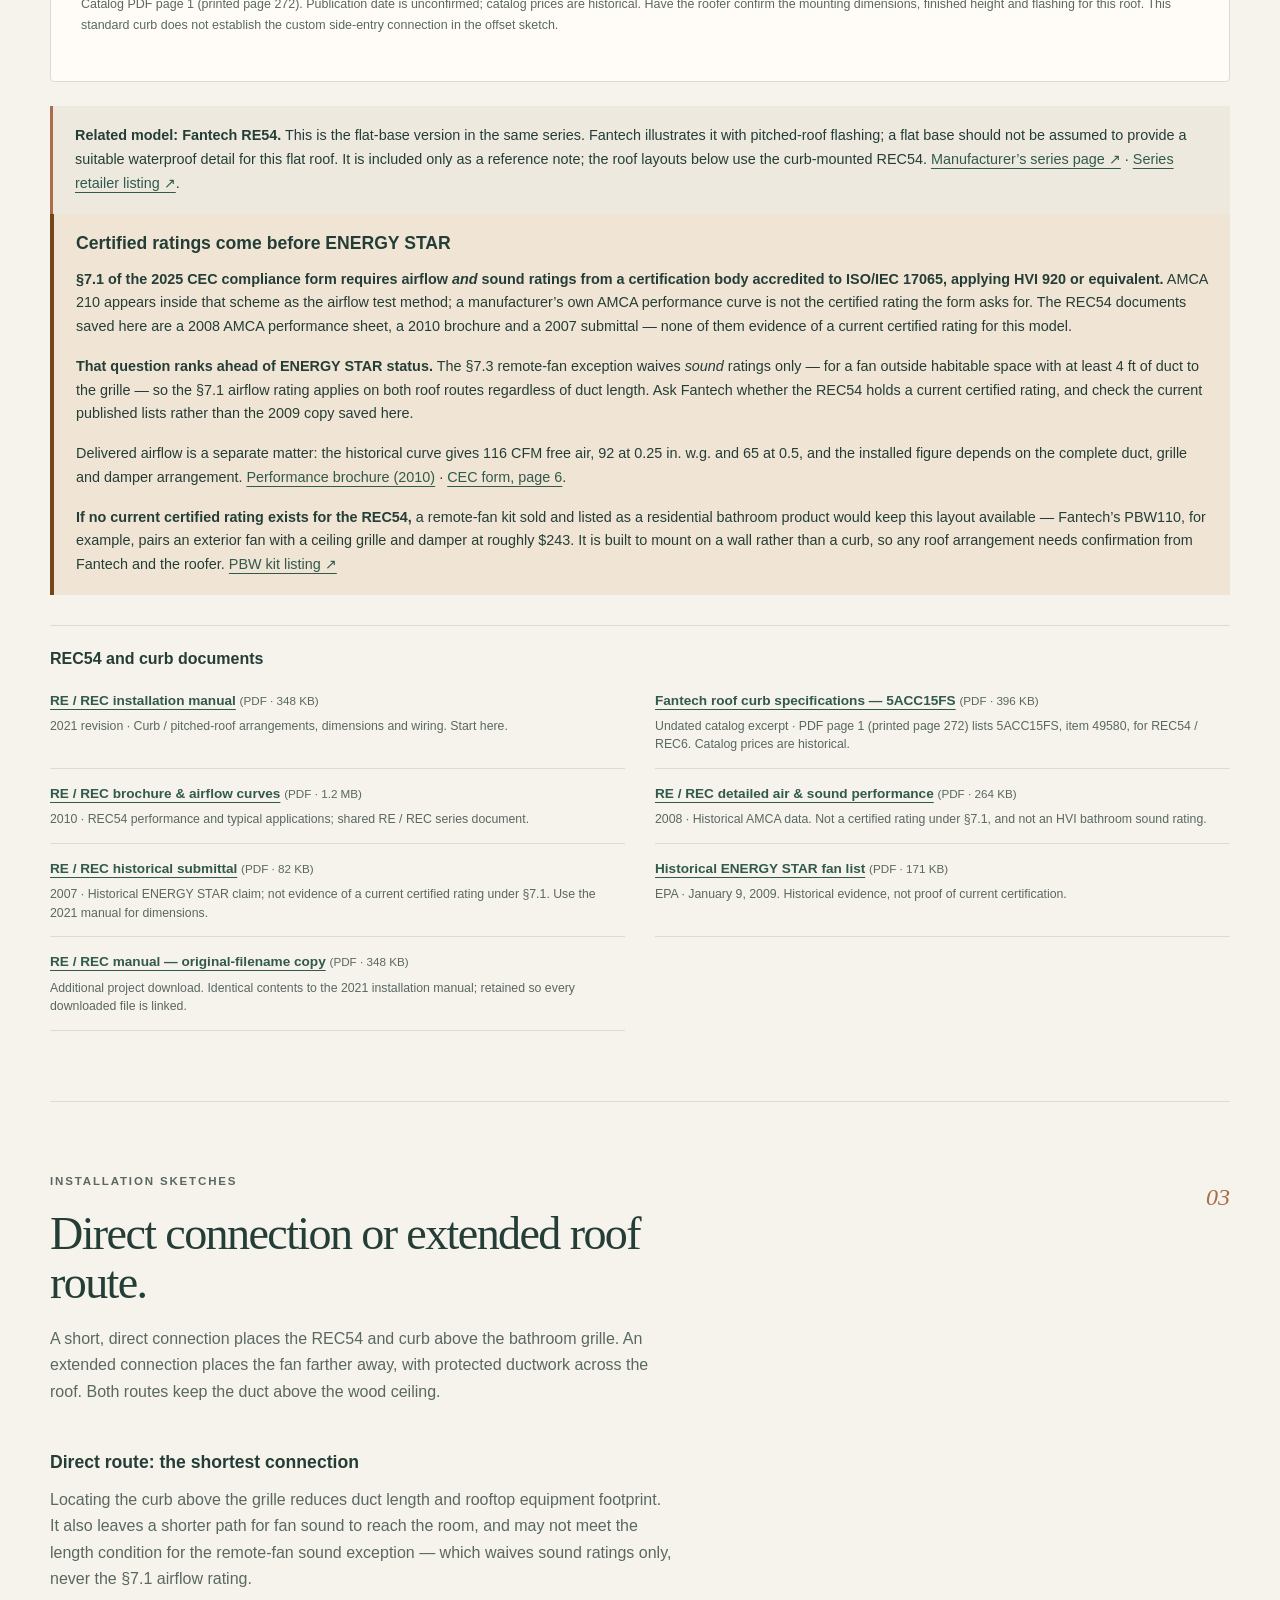
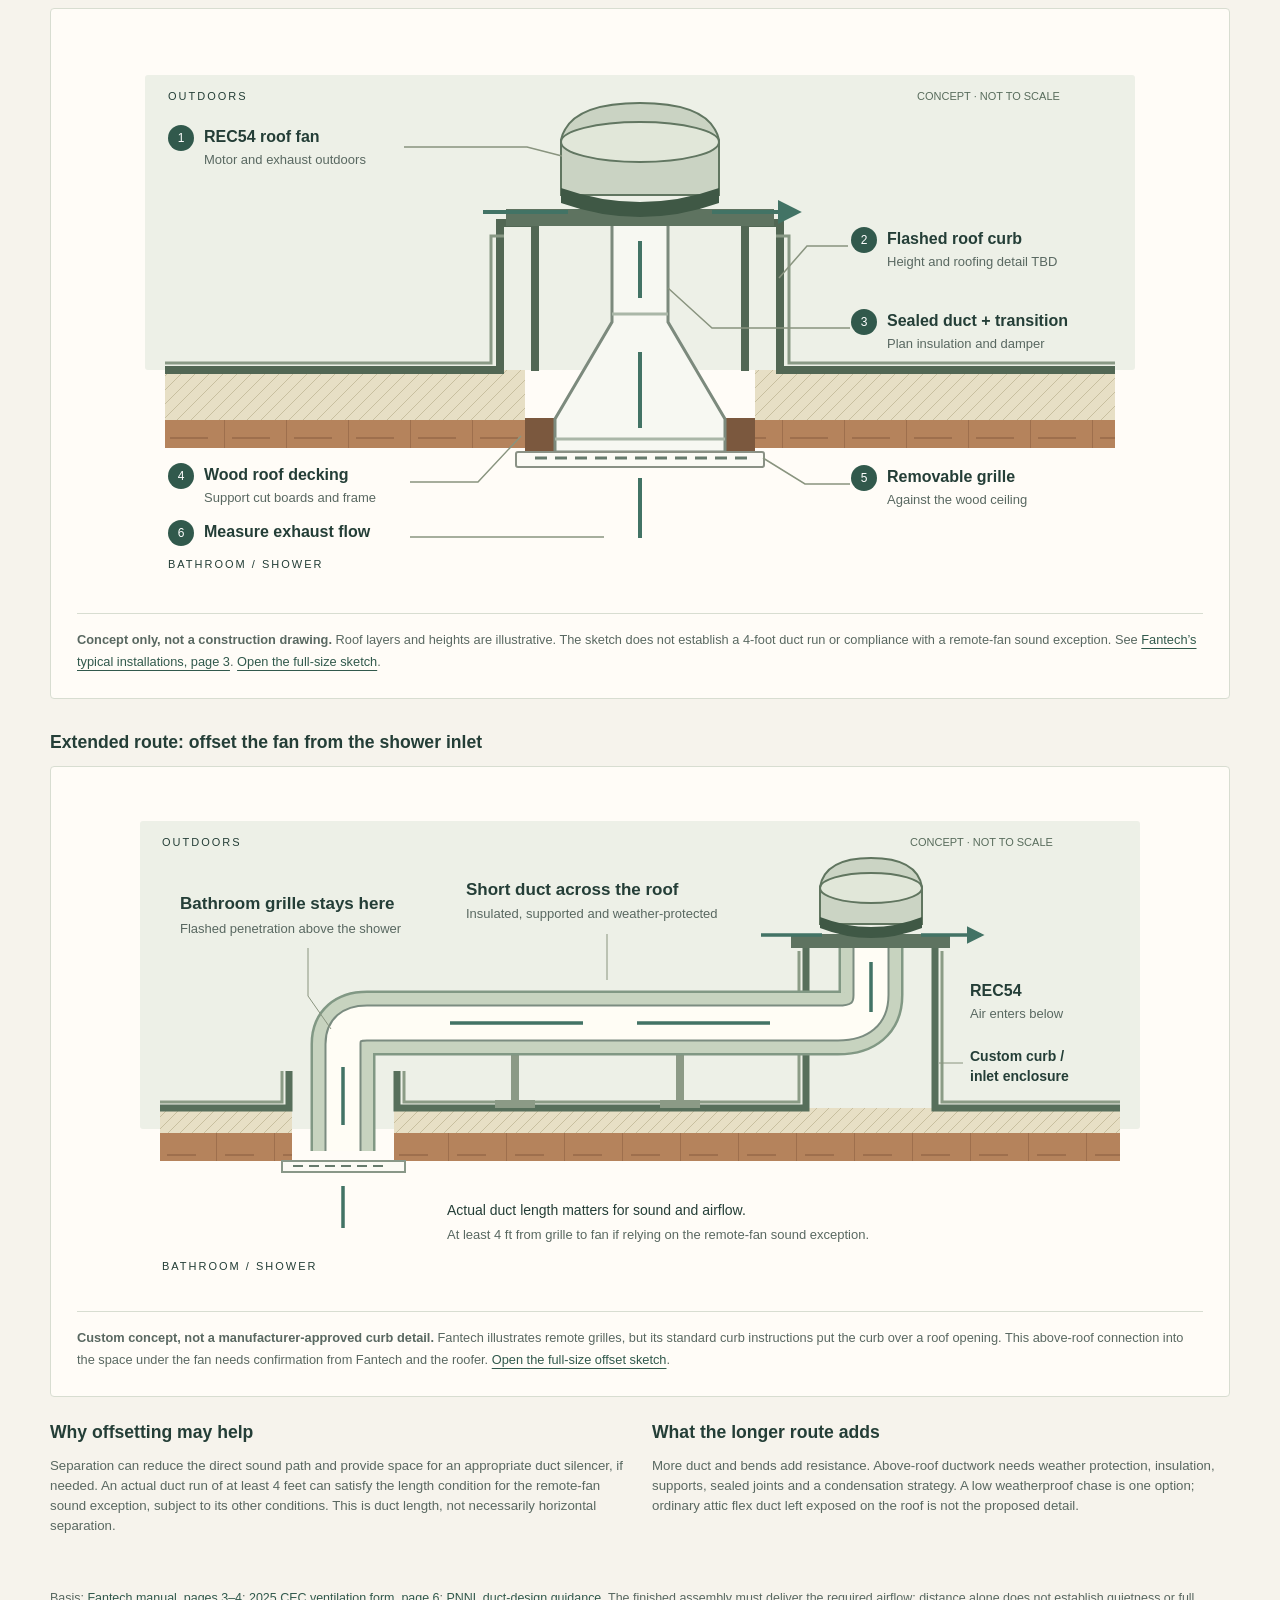
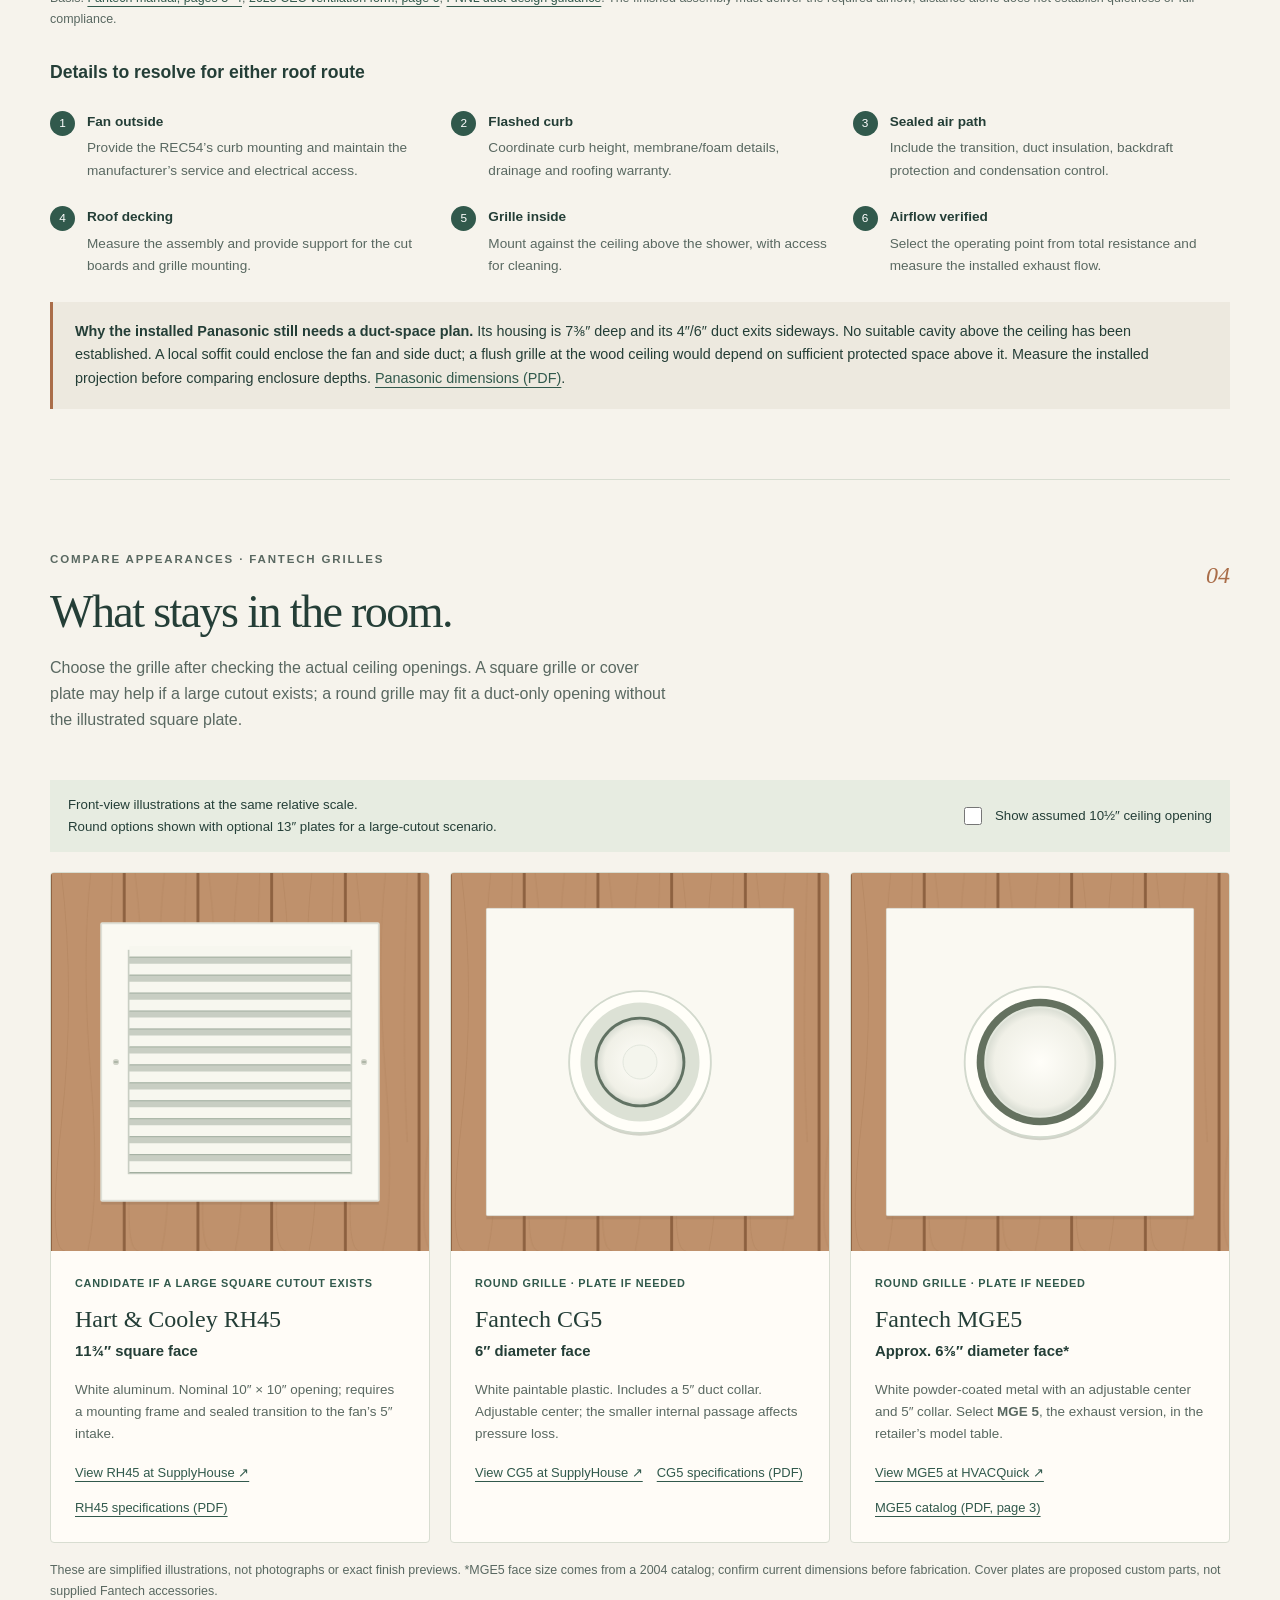
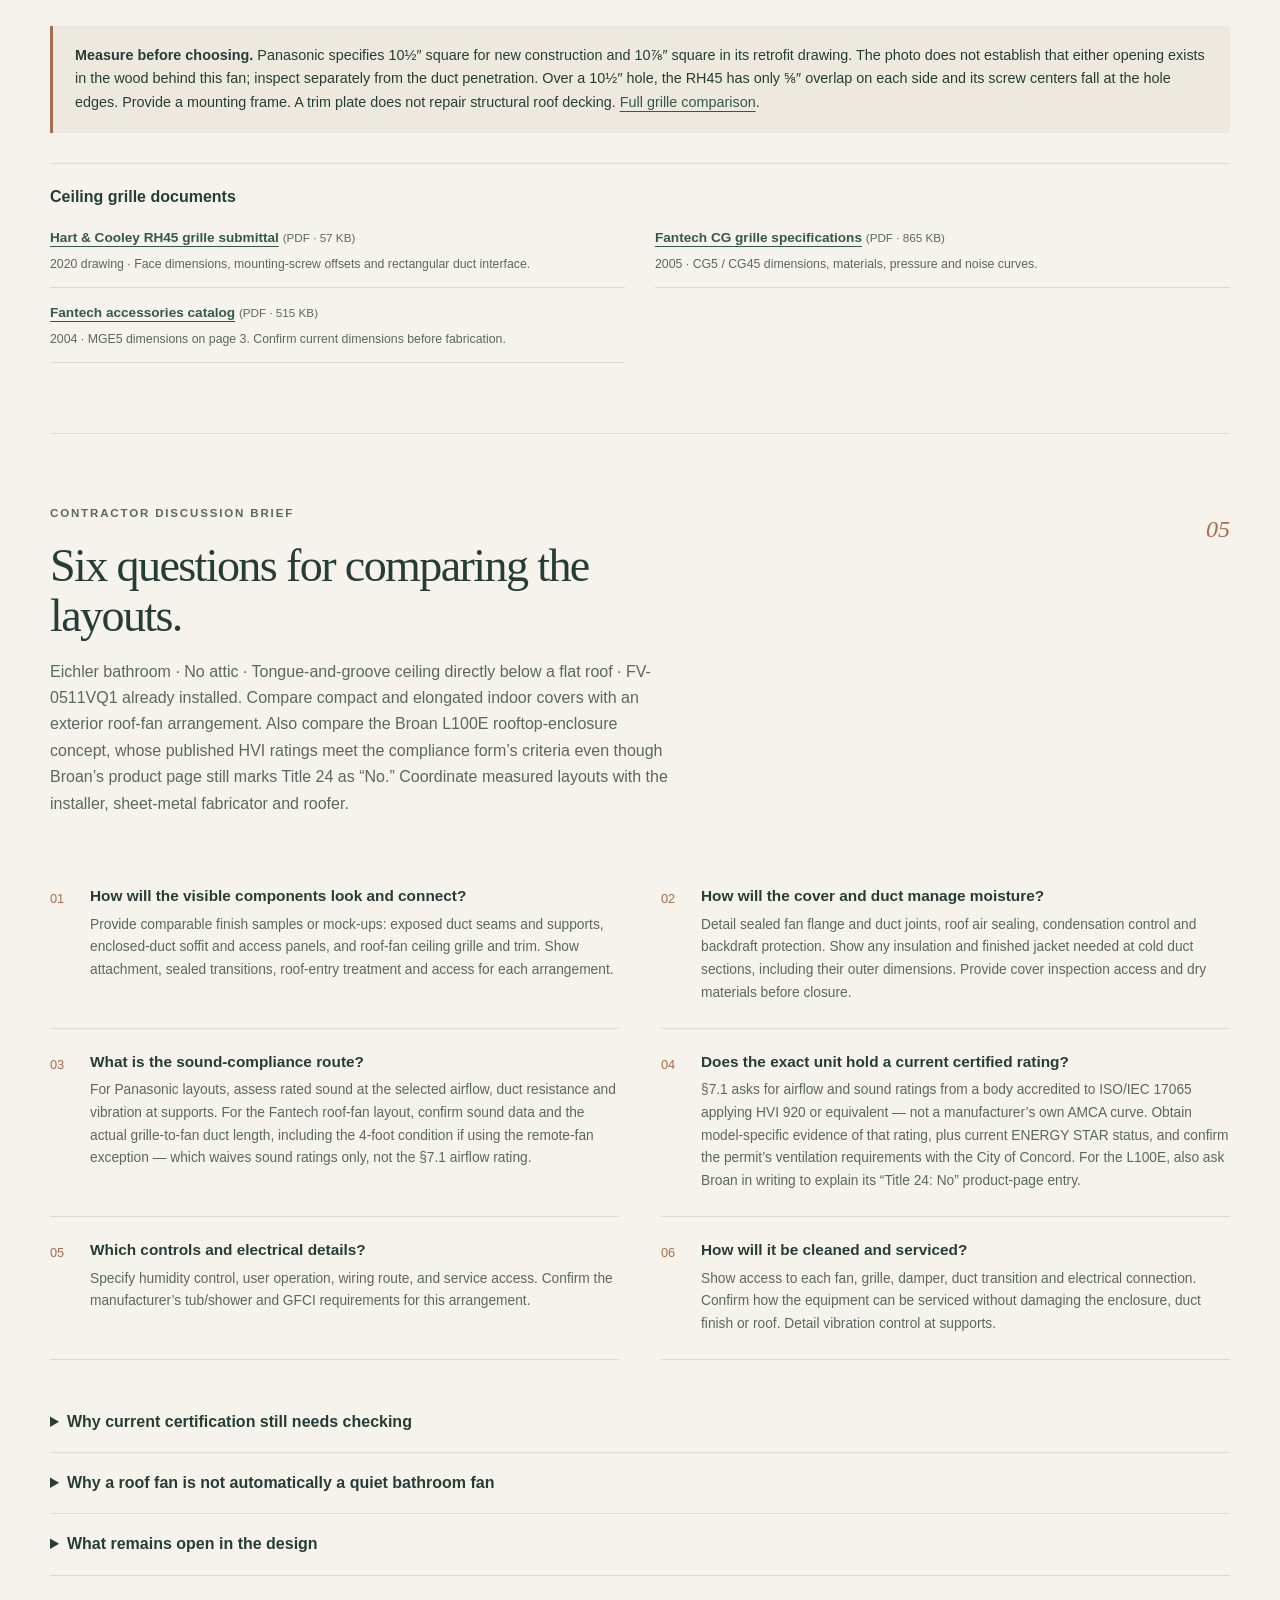
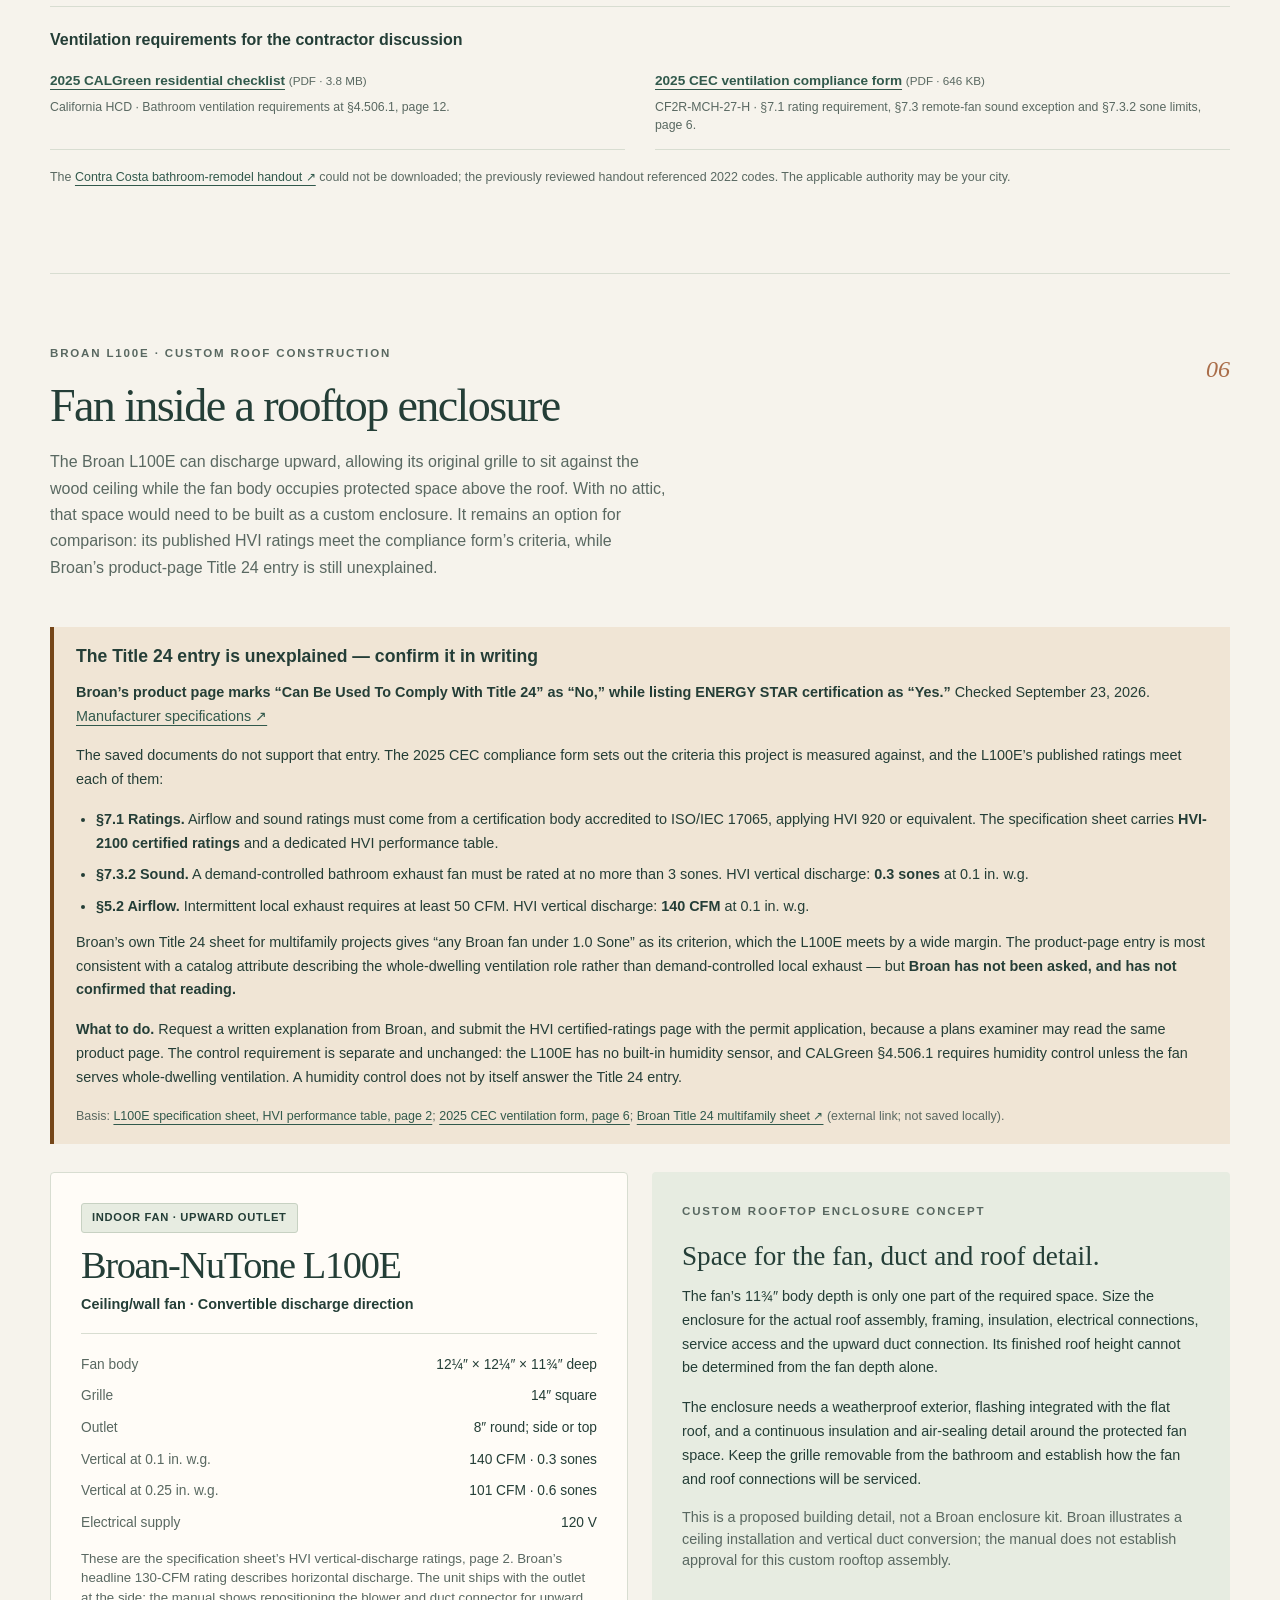
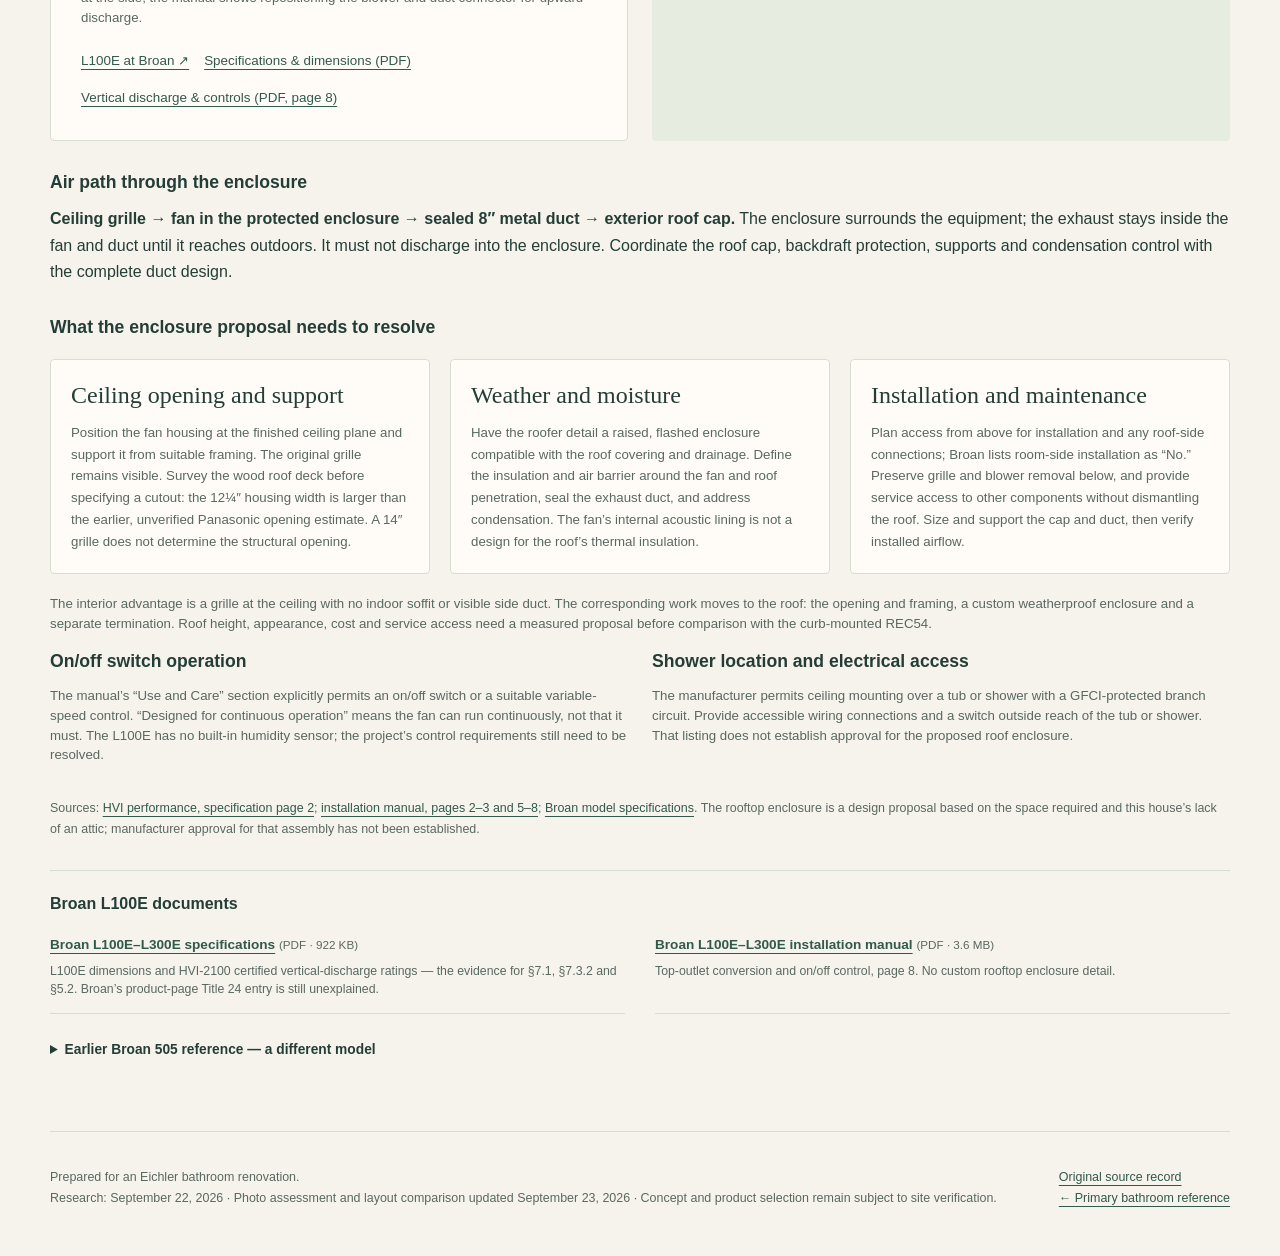
==== commit af44dd34: "Resolve the Broan Title 24 and Fantech REC54 rating questions Broan L100E: the product page's "Title" ====
--- a/docs/bathroom-ventilation/index.html
+++ b/docs/bathroom-ventilation/index.html
@@ -53,7 +53,7 @@
         </tr>
         <tr>
           <td class="layout-preview"><img src="assets/layouts/broan-rooftop.svg" width="320" height="180" alt="Cutaway section: a Broan ceiling fan sits in a custom protected enclosure above the roof, with its grille at the ceiling and a vertical duct to a roof cap."></td>
-          <th scope="row" class="layout-option"><a href="#broan">Fan inside a rooftop enclosure</a><span class="layout-model">Broan-NuTone L100E</span><span class="status-concern">Potentially serious compliance issue</span><span class="layout-model">Title 24: No.<br>ENERGY STAR certified.</span></th>
+          <th scope="row" class="layout-option"><a href="#broan">Fan inside a rooftop enclosure</a><span class="layout-model">Broan-NuTone L100E</span><span class="status-concern">Confirm Broan’s “Title 24: No” entry in writing</span><span class="layout-model">HVI-certified ratings meet the compliance form’s criteria.<br>Broan’s product page still says “No.”</span></th>
           <td data-label="In the bathroom">The fan’s original grille at the wood ceiling.</td>
           <td data-label="Above the ceiling">Custom flashed, insulated enclosure around the indoor fan; upward duct to a roof cap.</td>
         </tr>
@@ -154,7 +154,13 @@
       <p class="source-line">Catalog PDF page 1 (printed page 272). Publication date is unconfirmed; catalog prices are historical. Have the roofer confirm the mounting dimensions, finished height and flashing for this roof. This standard curb does not establish the custom side-entry connection in the offset sketch.</p>
     </article>
     <div class="note"><strong>Related model: Fantech RE54.</strong> This is the flat-base version in the same series. Fantech illustrates it with pitched-roof flashing; a flat base should not be assumed to provide a suitable waterproof detail for this flat roof. It is included only as a reference note; the roof layouts below use the curb-mounted REC54. <a href="https://www.fantech.net/en-us/products/commercial-ventilation/roof-ventilators/re-rec">Manufacturer’s series page ↗</a> · <a href="https://hvacquick.com/products/residential/Fans/Exterior-Exhaust-Fans/Fantech-RE-fans">Series retailer listing ↗</a>.</div>
-    <div class="note"><strong>Physical fit is only the first question.</strong> Current ENERGY STAR certification and the sound-compliance route for a short duct remain unresolved. The historical curve gives 116 CFM at free air, 92 at 0.25 in. w.g. and 65 at 0.5; actual delivered airflow depends on the complete duct, grille and damper arrangement. <a href="references/spec-sheets/Fantech-RE-REC-brochure-performance-2010.pdf">Performance brochure (2010)</a>.</div>
+    <div class="note compliance-concern" id="rec54-ratings">
+      <h3>Certified ratings come before ENERGY STAR</h3>
+      <p><strong>§7.1 of the 2025 CEC compliance form requires airflow <em>and</em> sound ratings from a certification body accredited to ISO/IEC 17065, applying HVI 920 or equivalent.</strong> AMCA 210 appears inside that scheme as the airflow test method; a manufacturer’s own AMCA performance curve is not the certified rating the form asks for. The REC54 documents saved here are a 2008 AMCA performance sheet, a 2010 brochure and a 2007 submittal — none of them evidence of a current certified rating for this model.</p>
+      <p><strong>That question ranks ahead of ENERGY STAR status.</strong> The §7.3 remote-fan exception waives <em>sound</em> ratings only — for a fan outside habitable space with at least 4 ft of duct to the grille — so the §7.1 airflow rating applies on both roof routes regardless of duct length. Ask Fantech whether the REC54 holds a current certified rating, and check the current published lists rather than the 2009 copy saved here.</p>
+      <p>Delivered airflow is a separate matter: the historical curve gives 116 CFM free air, 92 at 0.25 in. w.g. and 65 at 0.5, and the installed figure depends on the complete duct, grille and damper arrangement. <a href="references/spec-sheets/Fantech-RE-REC-brochure-performance-2010.pdf">Performance brochure (2010)</a> · <a href="references/code-reference/California-2025-CF2R-MCH-27-H-ventilation.pdf#page=6">CEC form, page 6</a>.</p>
+      <p><strong>If no current certified rating exists for the REC54,</strong> a remote-fan kit sold and listed as a residential bathroom product would keep this layout available — Fantech’s PBW110, for example, pairs an exterior fan with a ceiling grille and damper at roughly $243. It is built to mount on a wall rather than a curb, so any roof arrangement needs confirmation from Fantech and the roofer. <a href="https://www.hvacquick.com/products/residential/Bathroom-Ventilation/Bathroom-Exhaust-Kits/Fantech-PBW-Exterior-Mounted-Fan-Bathroom-Exhaust-Kits">PBW kit listing ↗</a></p>
+    </div>
     <!-- SECTION_DOCUMENTS:fantech START -->
 <div class="section-documents" id="fantech-documents" aria-labelledby="fantech-documents-title">
 <h3 id="fantech-documents-title">REC54 and curb documents</h3>
@@ -162,8 +168,8 @@
 <li><a href="references/spec-sheets/Fantech-RE-REC-installation.pdf">RE / REC installation manual</a> <span class="document-format">(PDF · 348 KB)</span><p>2021 revision · Curb / pitched-roof arrangements, dimensions and wiring. Start here.</p></li>
 <li><a href="references/spec-sheets/Fantech-commercial-accessories-curbs.pdf">Fantech roof curb specifications — 5ACC15FS</a> <span class="document-format">(PDF · 396 KB)</span><p>Undated catalog excerpt · PDF page 1 (printed page 272) lists 5ACC15FS, item 49580, for REC54 / REC6. Catalog prices are historical.</p></li>
 <li><a href="references/spec-sheets/Fantech-RE-REC-brochure-performance-2010.pdf">RE / REC brochure &amp; airflow curves</a> <span class="document-format">(PDF · 1.2 MB)</span><p>2010 · REC54 performance and typical applications; shared RE / REC series document.</p></li>
-<li><a href="references/spec-sheets/Fantech-RE-REC-detailed-performance-2008.pdf">RE / REC detailed air &amp; sound performance</a> <span class="document-format">(PDF · 264 KB)</span><p>2008 · Historical AMCA data; not an HVI bathroom sound rating.</p></li>
-<li><a href="references/spec-sheets/Fantech-RE-REC-submittal-2007.pdf">RE / REC historical submittal</a> <span class="document-format">(PDF · 82 KB)</span><p>2007 · Historical ENERGY STAR claim. Use the 2021 manual for dimensions.</p></li>
+<li><a href="references/spec-sheets/Fantech-RE-REC-detailed-performance-2008.pdf">RE / REC detailed air &amp; sound performance</a> <span class="document-format">(PDF · 264 KB)</span><p>2008 · Historical AMCA data. Not a certified rating under §7.1, and not an HVI bathroom sound rating.</p></li>
+<li><a href="references/spec-sheets/Fantech-RE-REC-submittal-2007.pdf">RE / REC historical submittal</a> <span class="document-format">(PDF · 82 KB)</span><p>2007 · Historical ENERGY STAR claim; not evidence of a current certified rating under §7.1. Use the 2021 manual for dimensions.</p></li>
 <li><a href="references/code-reference/ENERGY-STAR-ventilating-fans-historical-list.pdf">Historical ENERGY STAR fan list</a> <span class="document-format">(PDF · 171 KB)</span><p>EPA · January 9, 2009. Historical evidence, not proof of current certification.</p></li>
 <li><a href="references/docs/405262_RE_C__OIPM_EN_20190426_185331269.pdf">RE / REC manual — original-filename copy</a> <span class="document-format">(PDF · 348 KB)</span><p>Additional project download. Identical contents to the 2021 installation manual; retained so every downloaded file is linked.</p></li>
 </ul>
@@ -174,7 +180,7 @@
   <section class="section" id="installation" aria-labelledby="installation-title">
     <div class="section-heading"><div><p class="eyebrow">Installation sketches</p><h2 id="installation-title">Direct connection or extended roof route.</h2><p class="lede">A short, direct connection places the REC54 and curb above the bathroom grille. An extended connection places the fan farther away, with protected ductwork across the roof. Both routes keep the duct above the wood ceiling.</p></div><span class="section-num" aria-hidden="true">03</span></div>
     <h3 id="direct-roof-route">Direct route: the shortest connection</h3>
-    <p class="lede">Locating the curb above the grille reduces duct length and rooftop equipment footprint. It also leaves a shorter path for fan sound to reach the room, and may not meet the length condition for the remote-fan sound exception.</p>
+    <p class="lede">Locating the curb above the grille reduces duct length and rooftop equipment footprint. It also leaves a shorter path for fan sound to reach the room, and may not meet the length condition for the remote-fan sound exception — which waives sound ratings only, never the §7.1 airflow rating.</p>
     <div class="diagram-panel"><figure>
       <img src="assets/installation-section.svg" width="1080" height="560" alt="Not-to-scale section of a REC54 on a flashed roof curb. Air rises from a square ceiling grille through a sealed transition and round duct to the fan; arrows show exhaust escaping outdoors. Roof layer thickness, curb height and framing are unmeasured.">
       <figcaption><strong>Concept only, not a construction drawing.</strong> Roof layers and heights are illustrative. The sketch does not establish a 4-foot duct run or compliance with a remote-fan sound exception. See <a href="references/spec-sheets/Fantech-RE-REC-installation.pdf">Fantech’s typical installations, page 3</a>. <a href="assets/installation-section.svg">Open the full-size sketch</a>.</figcaption>
@@ -224,12 +230,12 @@
   </section>
 
   <section class="section" id="contractor" aria-labelledby="contractor-title">
-    <div class="section-heading"><div><p class="eyebrow">Contractor discussion brief</p><h2 id="contractor-title">Six questions for comparing the layouts.</h2><p class="lede">Eichler bathroom · No attic · Tongue-and-groove ceiling directly below a flat roof · FV-0511VQ1 already installed. Compare compact and elongated indoor covers with an exterior roof-fan arrangement. Also compare the Broan L100E rooftop-enclosure concept, with a potentially serious compliance issue still to resolve. Coordinate measured layouts with the installer, sheet-metal fabricator and roofer.</p></div><span class="section-num" aria-hidden="true">05</span></div>
+    <div class="section-heading"><div><p class="eyebrow">Contractor discussion brief</p><h2 id="contractor-title">Six questions for comparing the layouts.</h2><p class="lede">Eichler bathroom · No attic · Tongue-and-groove ceiling directly below a flat roof · FV-0511VQ1 already installed. Compare compact and elongated indoor covers with an exterior roof-fan arrangement. Also compare the Broan L100E rooftop-enclosure concept, whose published HVI ratings meet the compliance form’s criteria even though Broan’s product page still marks Title 24 as “No.” Coordinate measured layouts with the installer, sheet-metal fabricator and roofer.</p></div><span class="section-num" aria-hidden="true">05</span></div>
     <div class="checks">
       <div class="question"><div><h3>How will the visible components look and connect?</h3><p>Provide comparable finish samples or mock-ups: exposed duct seams and supports, enclosed-duct soffit and access panels, and roof-fan ceiling grille and trim. Show attachment, sealed transitions, roof-entry treatment and access for each arrangement.</p></div></div>
       <div class="question"><div><h3>How will the cover and duct manage moisture?</h3><p>Detail sealed fan flange and duct joints, roof air sealing, condensation control and backdraft protection. Show any insulation and finished jacket needed at cold duct sections, including their outer dimensions. Provide cover inspection access and dry materials before closure.</p></div></div>
-      <div class="question"><div><h3>What is the sound-compliance route?</h3><p>For Panasonic layouts, assess rated sound at the selected airflow, duct resistance and vibration at supports. For the Fantech roof-fan layout, confirm sound data and the actual grille-to-fan duct length, including the 4-foot condition if using the remote-fan exception.</p></div></div>
-      <div class="question"><div><h3>Is the exact unit currently certified?</h3><p>Obtain current model/item-specific ENERGY STAR evidence and confirm the permit’s ventilation requirements with the city or county authority.</p></div></div>
+      <div class="question"><div><h3>What is the sound-compliance route?</h3><p>For Panasonic layouts, assess rated sound at the selected airflow, duct resistance and vibration at supports. For the Fantech roof-fan layout, confirm sound data and the actual grille-to-fan duct length, including the 4-foot condition if using the remote-fan exception — which waives sound ratings only, not the §7.1 airflow rating.</p></div></div>
+      <div class="question"><div><h3>Does the exact unit hold a current certified rating?</h3><p>§7.1 asks for airflow and sound ratings from a body accredited to ISO/IEC 17065 applying HVI 920 or equivalent — not a manufacturer’s own AMCA curve. Obtain model-specific evidence of that rating, plus current ENERGY STAR status, and confirm the permit’s ventilation requirements with the City of Concord. For the L100E, also ask Broan in writing to explain its “Title 24: No” product-page entry.</p></div></div>
       <div class="question"><div><h3>Which controls and electrical details?</h3><p>Specify humidity control, user operation, wiring route, and service access. Confirm the manufacturer’s tub/shower and GFCI requirements for this arrangement.</p></div></div>
       <div class="question"><div><h3>How will it be cleaned and serviced?</h3><p>Show access to each fan, grille, damper, duct transition and electrical connection. Confirm how the equipment can be serviced without damaging the enclosure, duct finish or roof. Detail vibration control at supports.</p></div></div>
     </div>
@@ -243,7 +249,7 @@
 <h3 id="code-documents-title">Ventilation requirements for the contractor discussion</h3>
 <ul class="document-list">
 <li><a href="references/code-reference/California-2025-CALGreen-residential-checklist.pdf">2025 CALGreen residential checklist</a> <span class="document-format">(PDF · 3.8 MB)</span><p>California HCD · Bathroom ventilation requirements at §4.506.1, page 12.</p></li>
-<li><a href="references/code-reference/California-2025-CF2R-MCH-27-H-ventilation.pdf">2025 CEC ventilation compliance form</a> <span class="document-format">(PDF · 646 KB)</span><p>CF2R-MCH-27-H · Sound criteria and remote-fan exception, page 6.</p></li>
+<li><a href="references/code-reference/California-2025-CF2R-MCH-27-H-ventilation.pdf">2025 CEC ventilation compliance form</a> <span class="document-format">(PDF · 646 KB)</span><p>CF2R-MCH-27-H · §7.1 rating requirement, §7.3 remote-fan sound exception and §7.3.2 sone limits, page 6.</p></li>
 </ul>
 </div>
     <!-- SECTION_DOCUMENTS:code END -->
@@ -251,11 +257,19 @@
   </section>
 
   <section class="section" id="broan" aria-labelledby="broan-title">
-    <div class="section-heading"><div><p class="eyebrow">Broan L100E · Custom roof construction</p><h2 id="broan-title">Fan inside a rooftop enclosure</h2><p class="lede">The Broan L100E can discharge upward, allowing its original grille to sit against the wood ceiling while the fan body occupies protected space above the roof. With no attic, that space would need to be built as a custom enclosure. This remains an option for comparison, with a potentially serious compliance problem to resolve.</p></div><span class="section-num" aria-hidden="true">06</span></div>
+    <div class="section-heading"><div><p class="eyebrow">Broan L100E · Custom roof construction</p><h2 id="broan-title">Fan inside a rooftop enclosure</h2><p class="lede">The Broan L100E can discharge upward, allowing its original grille to sit against the wood ceiling while the fan body occupies protected space above the roof. With no attic, that space would need to be built as a custom enclosure. It remains an option for comparison: its published HVI ratings meet the compliance form’s criteria, while Broan’s product-page Title 24 entry is still unexplained.</p></div><span class="section-num" aria-hidden="true">06</span></div>
     <div class="note compliance-concern" id="broan-compliance">
-      <h3>Potentially serious compliance problem</h3>
-      <p><strong>Broan’s product page marks “Can Be Used To Comply With Title 24” as “No,” while listing ENERGY STAR certification as “Yes.”</strong> These are separate qualifications. The Title 24 entry may prevent approval for this California bathroom remodel; ENERGY STAR certification alone does not resolve it. <a href="https://broan-nutone.com/en-us/product/ventilationfans/l100e">Manufacturer specifications ↗</a> (checked September 23, 2026).</p>
-      <p>Before selecting or fabricating this arrangement, obtain Broan’s explanation of that entry and ask the permitting authority whether the exact model, controls and installation can meet the applicable requirements. The product page does not explain the reason for “No,” and adding a humidity control has not been established as a solution. Compliance remains unresolved; the option is retained for comparison.</p>
+      <h3>The Title 24 entry is unexplained — confirm it in writing</h3>
+      <p><strong>Broan’s product page marks “Can Be Used To Comply With Title 24” as “No,” while listing ENERGY STAR certification as “Yes.”</strong> Checked September 23, 2026. <a href="https://broan-nutone.com/en-us/product/ventilationfans/l100e">Manufacturer specifications ↗</a></p>
+      <p>The saved documents do not support that entry. The 2025 CEC compliance form sets out the criteria this project is measured against, and the L100E’s published ratings meet each of them:</p>
+      <ul>
+        <li><strong>§7.1 Ratings.</strong> Airflow and sound ratings must come from a certification body accredited to ISO/IEC 17065, applying HVI 920 or equivalent. The specification sheet carries <strong>HVI-2100 certified ratings</strong> and a dedicated HVI performance table.</li>
+        <li><strong>§7.3.2 Sound.</strong> A demand-controlled bathroom exhaust fan must be rated at no more than 3 sones. HVI vertical discharge: <strong>0.3 sones</strong> at 0.1 in. w.g.</li>
+        <li><strong>§5.2 Airflow.</strong> Intermittent local exhaust requires at least 50 CFM. HVI vertical discharge: <strong>140 CFM</strong> at 0.1 in. w.g.</li>
+      </ul>
+      <p>Broan’s own Title 24 sheet for multifamily projects gives “any Broan fan under 1.0 Sone” as its criterion, which the L100E meets by a wide margin. The product-page entry is most consistent with a catalog attribute describing the whole-dwelling ventilation role rather than demand-controlled local exhaust — but <strong>Broan has not been asked, and has not confirmed that reading.</strong></p>
+      <p><strong>What to do.</strong> Request a written explanation from Broan, and submit the HVI certified-ratings page with the permit application, because a plans examiner may read the same product page. The control requirement is separate and unchanged: the L100E has no built-in humidity sensor, and CALGreen §4.506.1 requires humidity control unless the fan serves whole-dwelling ventilation. A humidity control does not by itself answer the Title 24 entry.</p>
+      <p class="source-line">Basis: <a href="references/spec-sheets/Broan-L100E-L300E-specifications.pdf#page=2">L100E specification sheet, HVI performance table, page 2</a>; <a href="references/code-reference/California-2025-CF2R-MCH-27-H-ventilation.pdf#page=6">2025 CEC ventilation form, page 6</a>; <a href="https://broan-nutone.com/getmedia/05d20b18-1e33-495c-8e34-1de3f3971f43/BROAN_Title-24-Multi-Family-Sell-Sheet_99851068A.pdf">Broan Title 24 multifamily sheet ↗</a> (external link; not saved locally).</p>
     </div>
     <div class="two">
       <article class="model">
@@ -289,7 +303,7 @@
 <div class="section-documents" id="broan-documents" aria-labelledby="broan-documents-title">
 <h3 id="broan-documents-title">Broan L100E documents</h3>
 <ul class="document-list">
-<li><a href="references/spec-sheets/Broan-L100E-L300E-specifications.pdf">Broan L100E–L300E specifications</a> <span class="document-format">(PDF · 922 KB)</span><p>L100E dimensions and HVI vertical-discharge ratings. Title 24 suitability remains unresolved.</p></li>
+<li><a href="references/spec-sheets/Broan-L100E-L300E-specifications.pdf">Broan L100E–L300E specifications</a> <span class="document-format">(PDF · 922 KB)</span><p>L100E dimensions and HVI-2100 certified vertical-discharge ratings — the evidence for §7.1, §7.3.2 and §5.2. Broan’s product-page Title 24 entry is still unexplained.</p></li>
 <li><a href="references/spec-sheets/Broan-L100E-L300E-installation.pdf">Broan L100E–L300E installation manual</a> <span class="document-format">(PDF · 3.6 MB)</span><p>Top-outlet conversion and on/off control, page 8. No custom rooftop enclosure detail.</p></li>
 </ul>
 </div>
--- a/docs/bathroom-ventilation/styles.css
+++ b/docs/bathroom-ventilation/styles.css
@@ -61,6 +61,8 @@
 .model .links{display:flex;flex-wrap:wrap;gap:15px;font-size:.84rem;margin-top:22px}
 .note{border-left:3px solid var(--wood);background:#ede9df;padding:18px 22px;margin-top:24px;font-size:.9rem}
 .note p:last-child{margin:0}
+.note ul{margin:12px 0;padding-left:20px}
+.note li{margin-bottom:8px}
 .source-line{font-size:.78rem;color:var(--muted);margin-top:17px}
 .diagram-panel{background:var(--card);border:1px solid var(--line);padding:26px;border-radius:4px}
 .diagram-panel img{width:100%;max-height:570px}
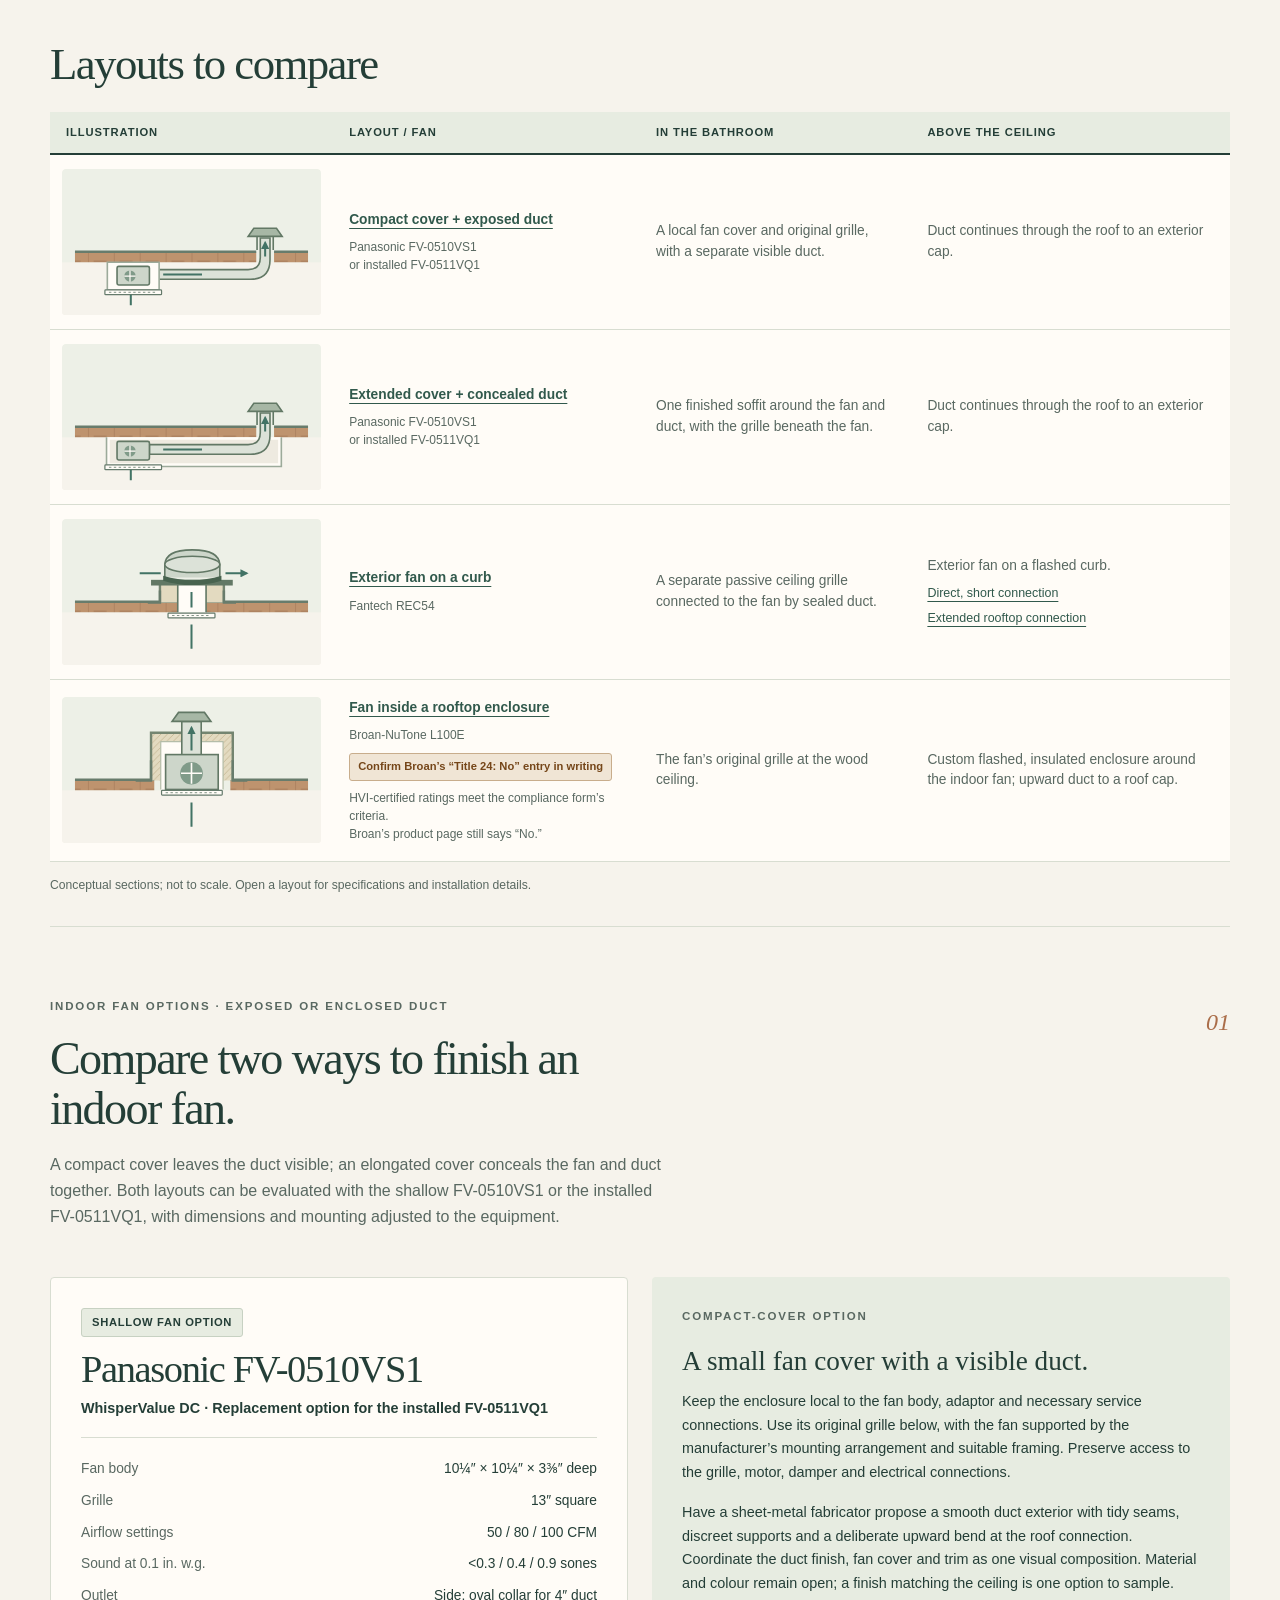
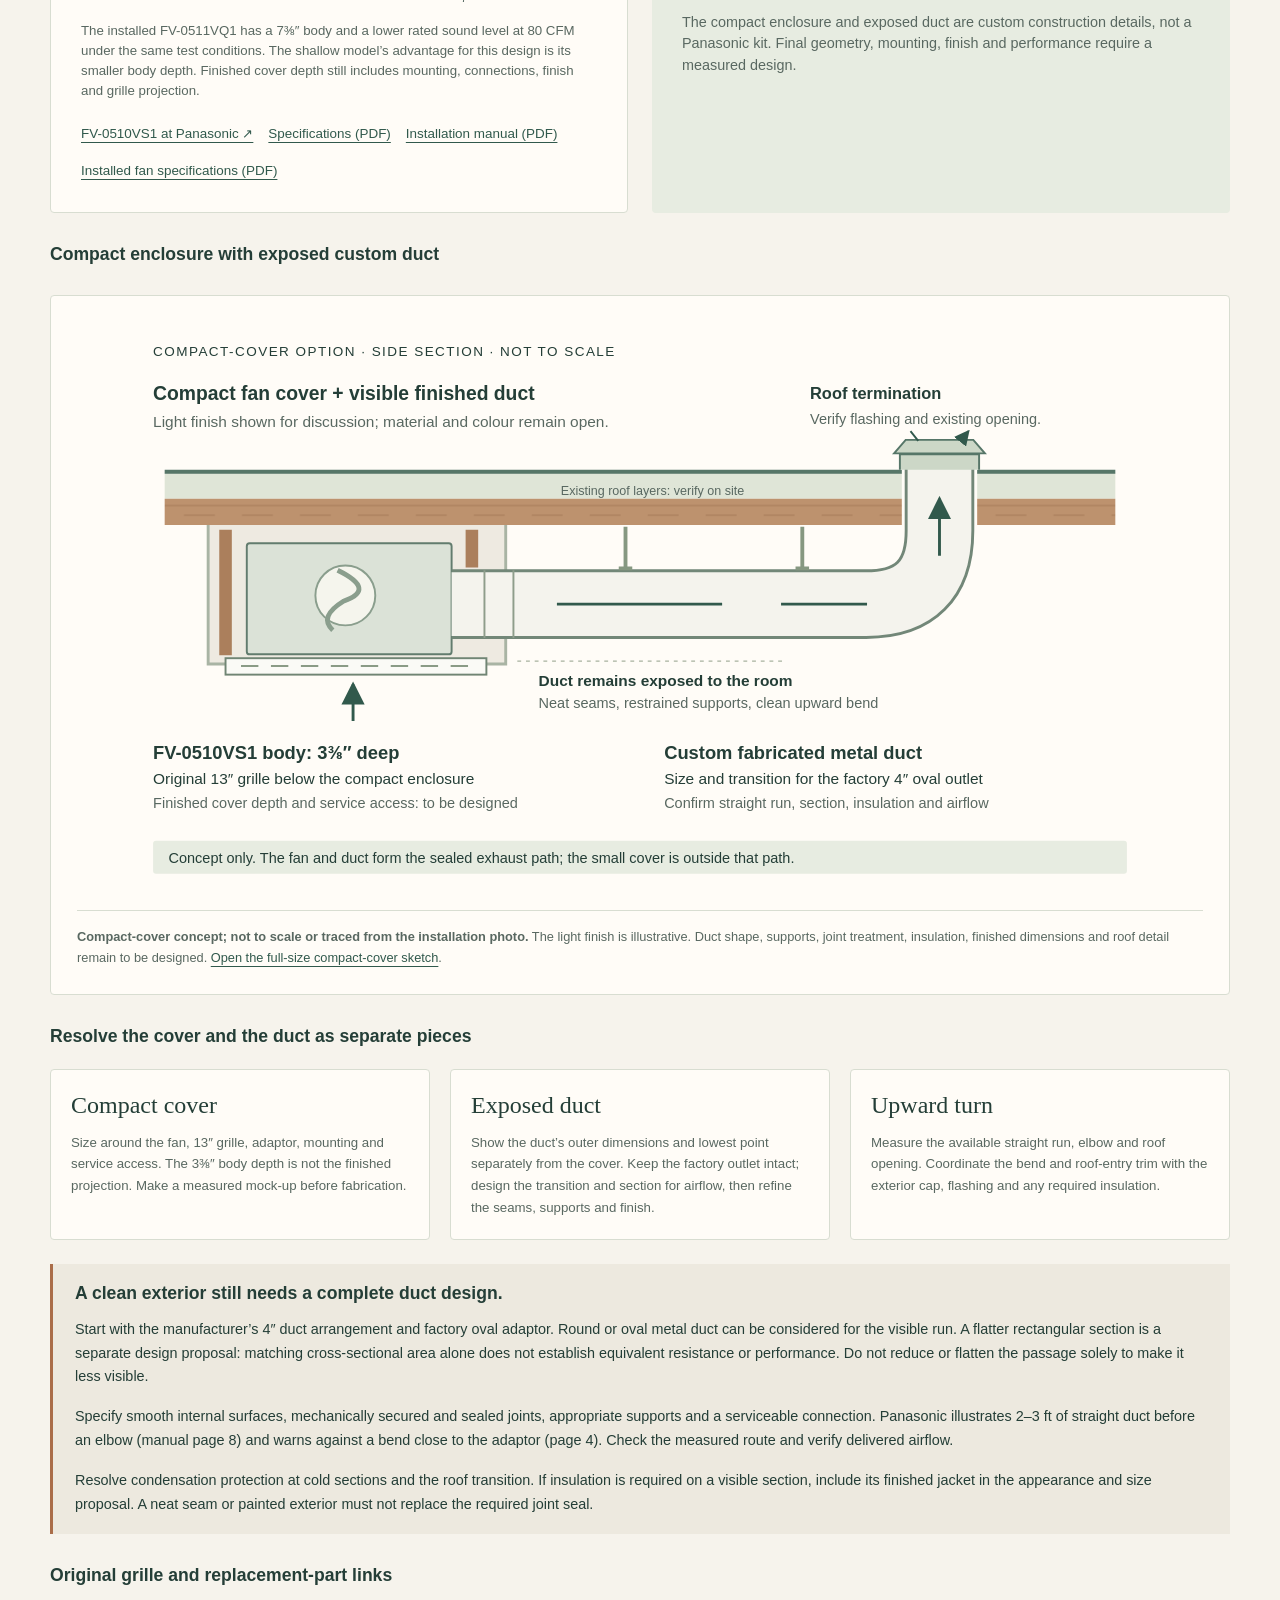
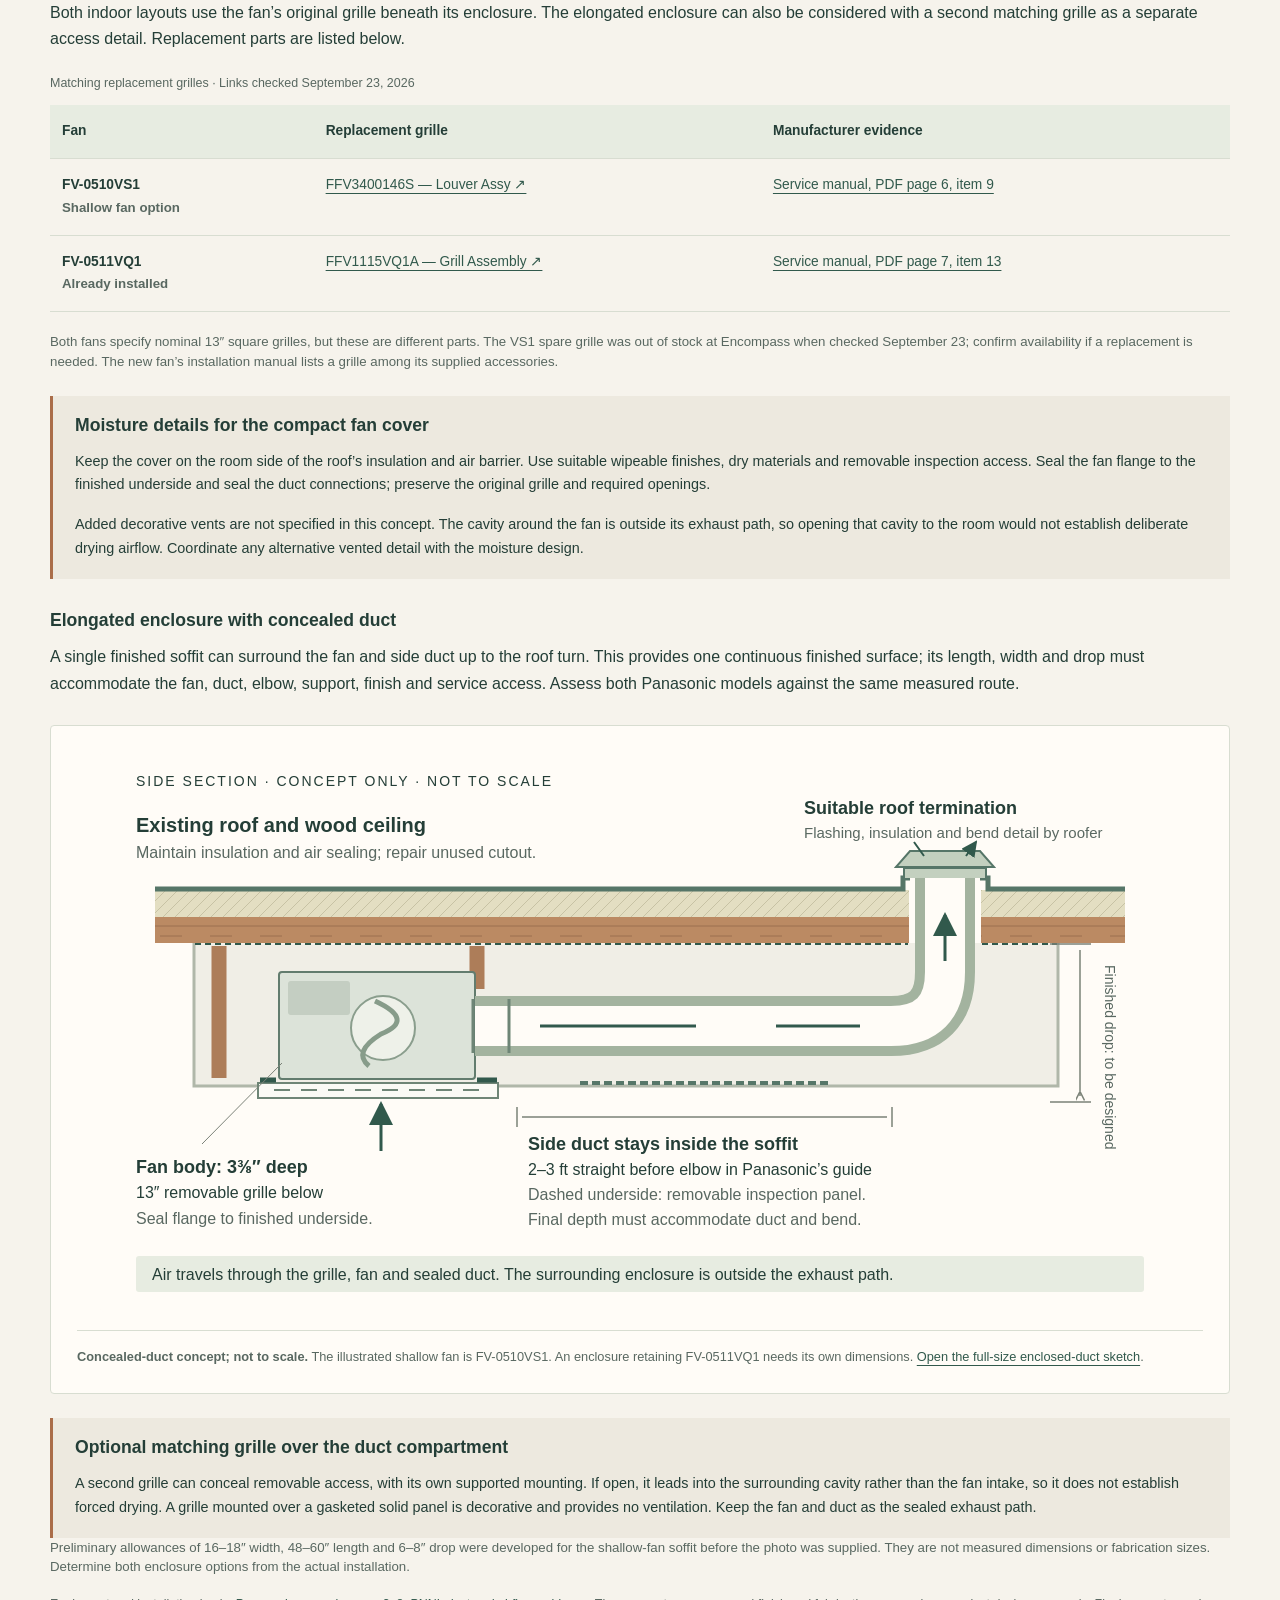
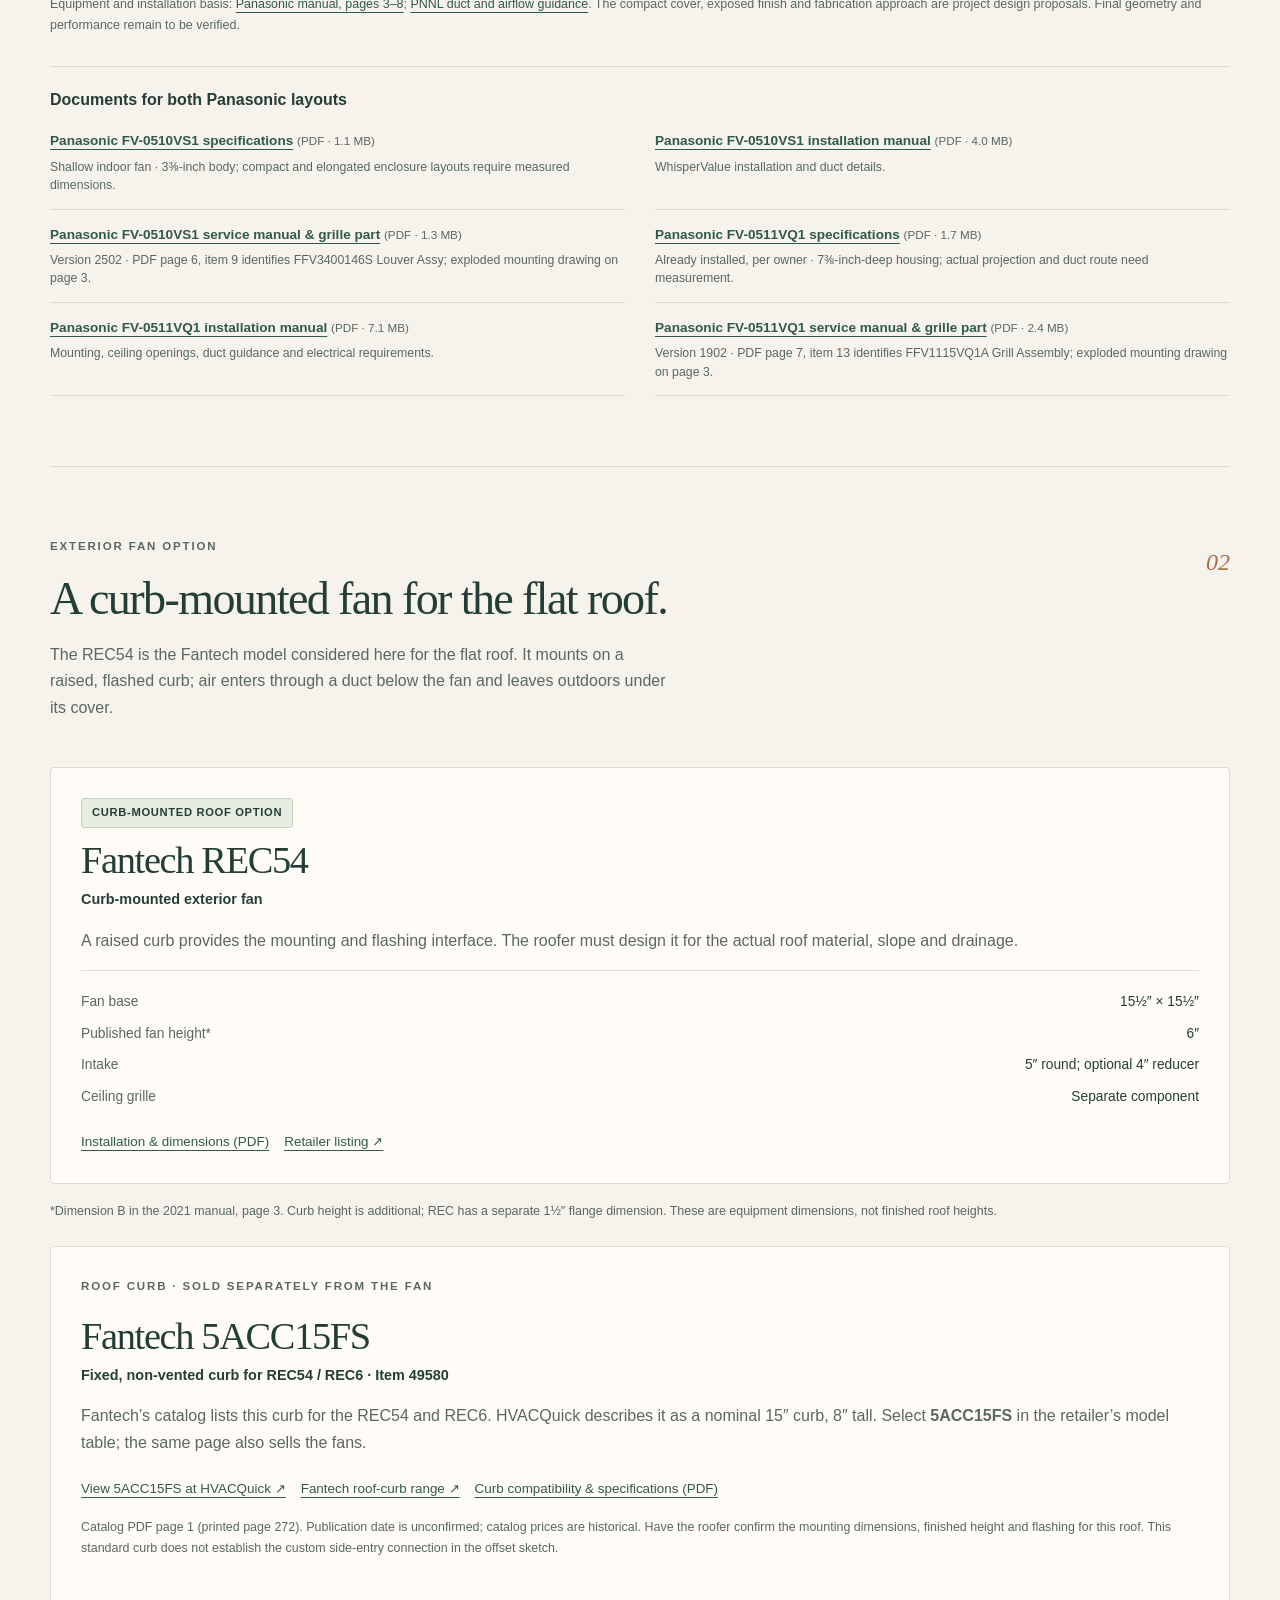
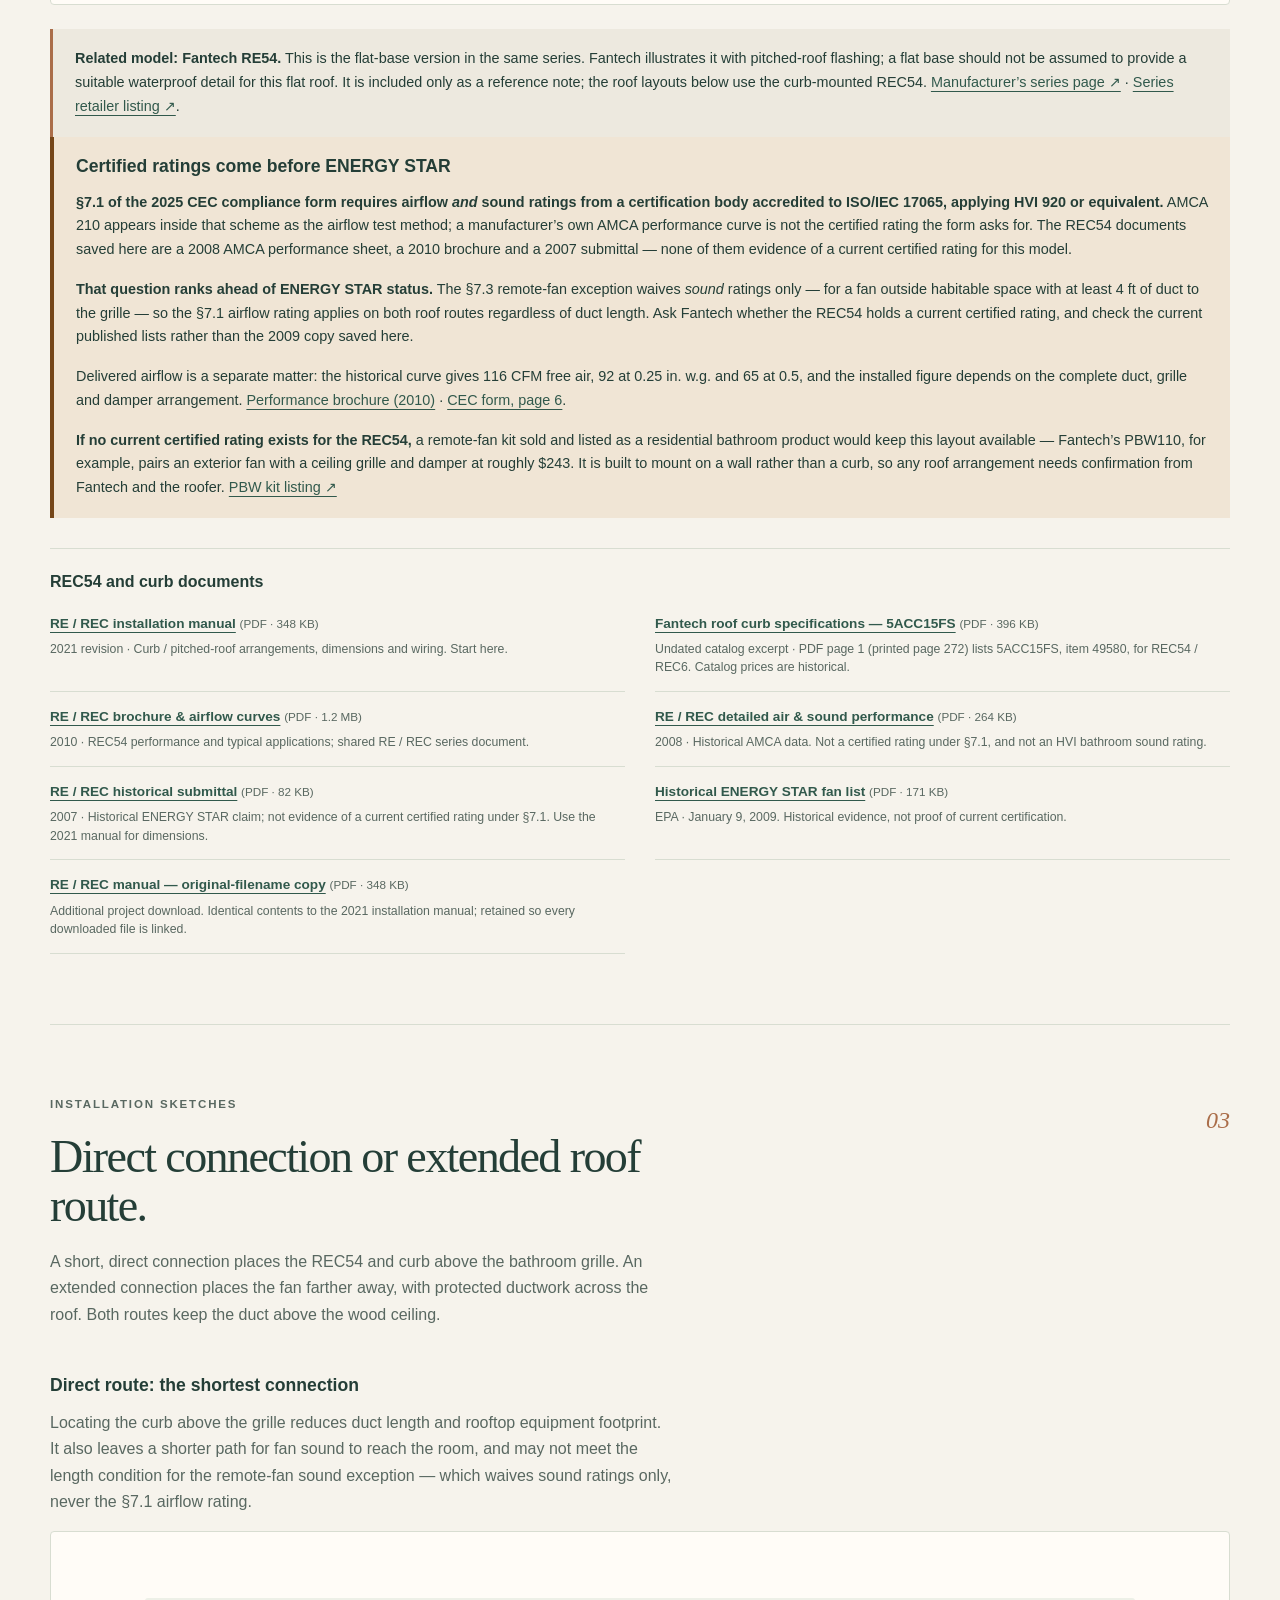
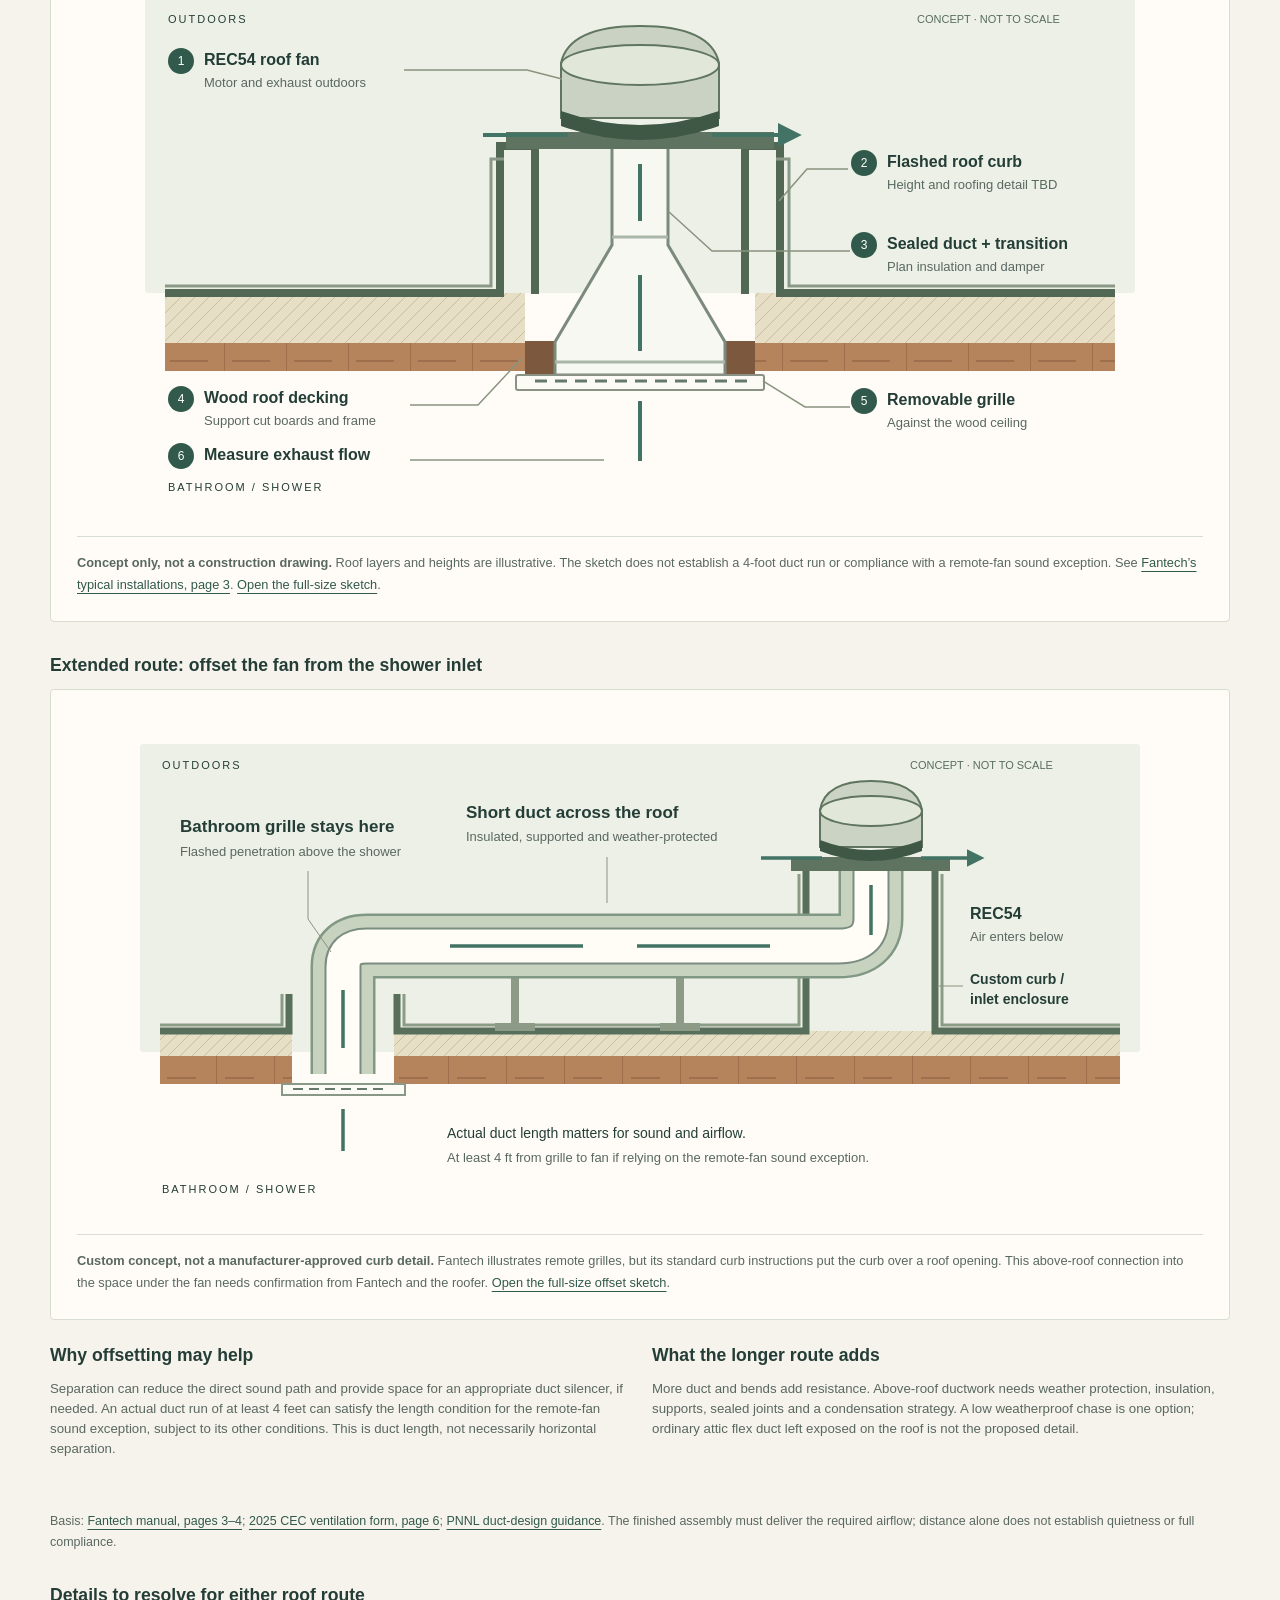
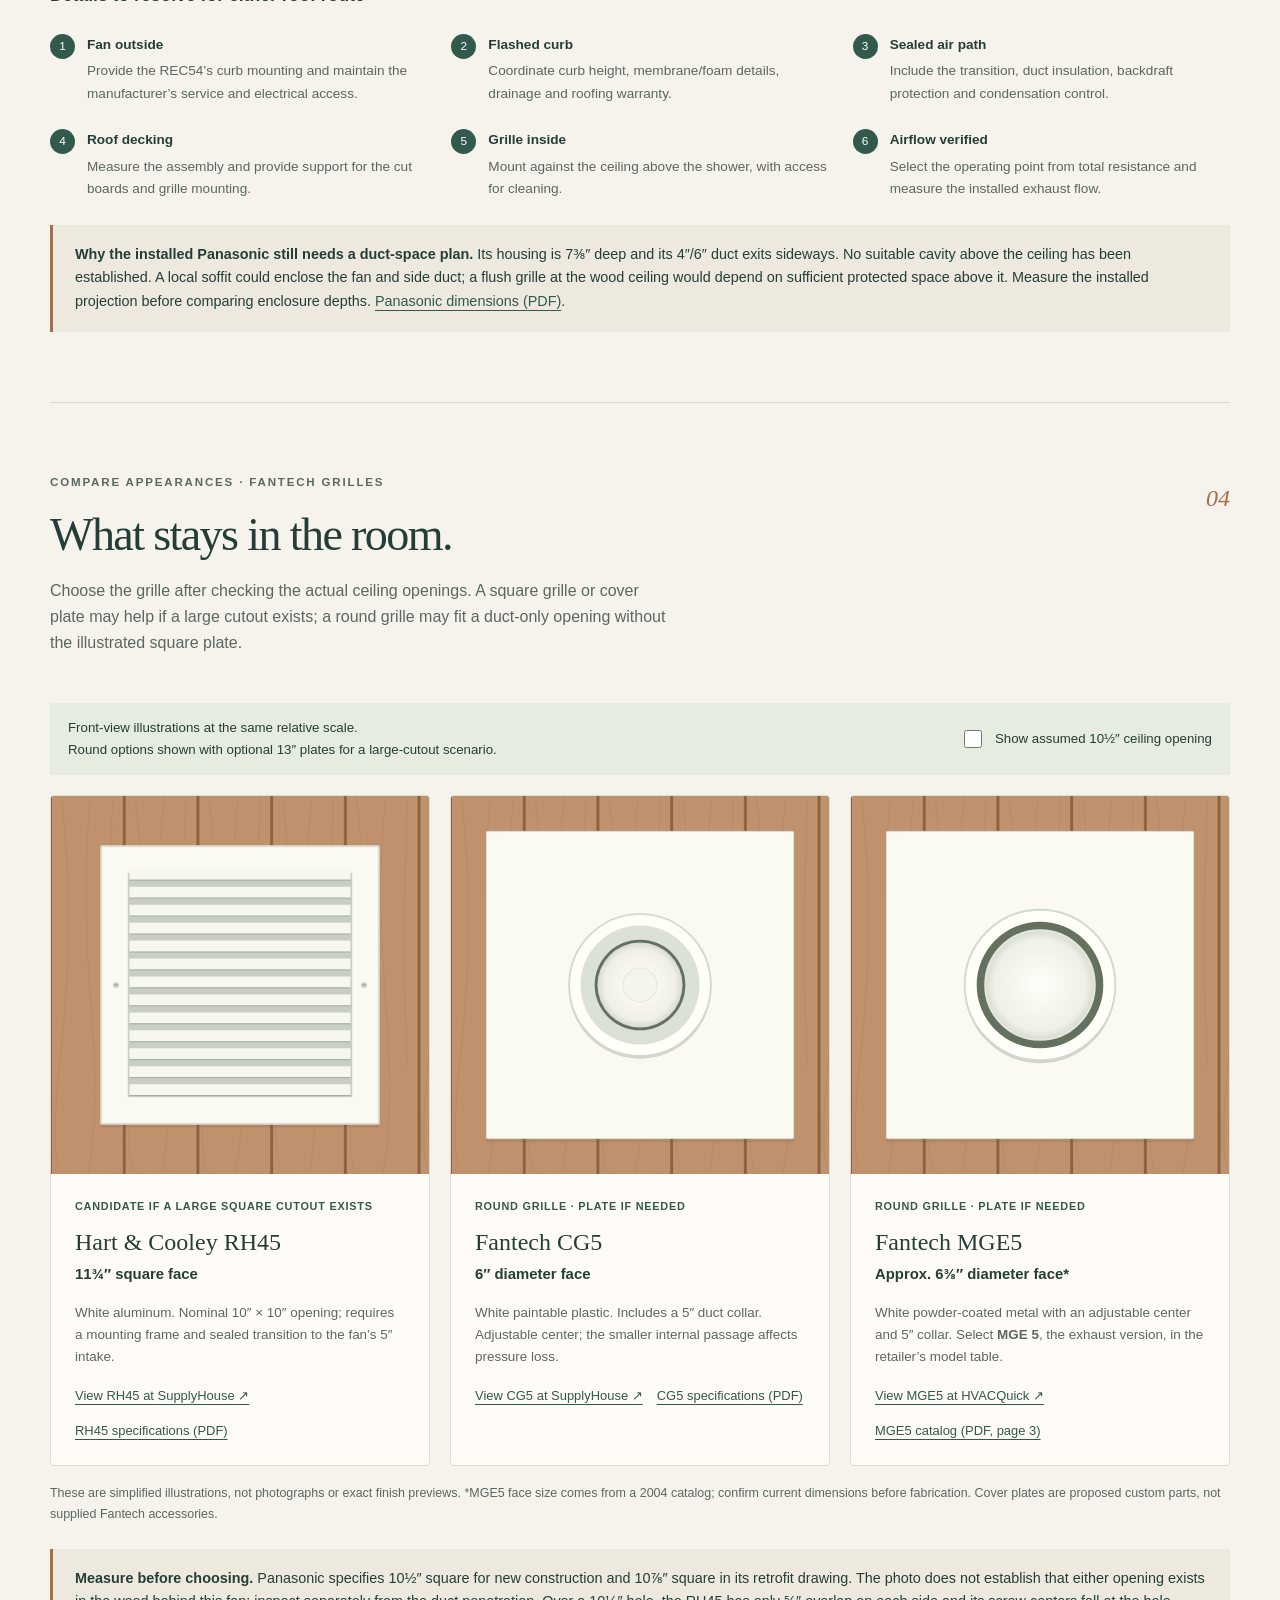
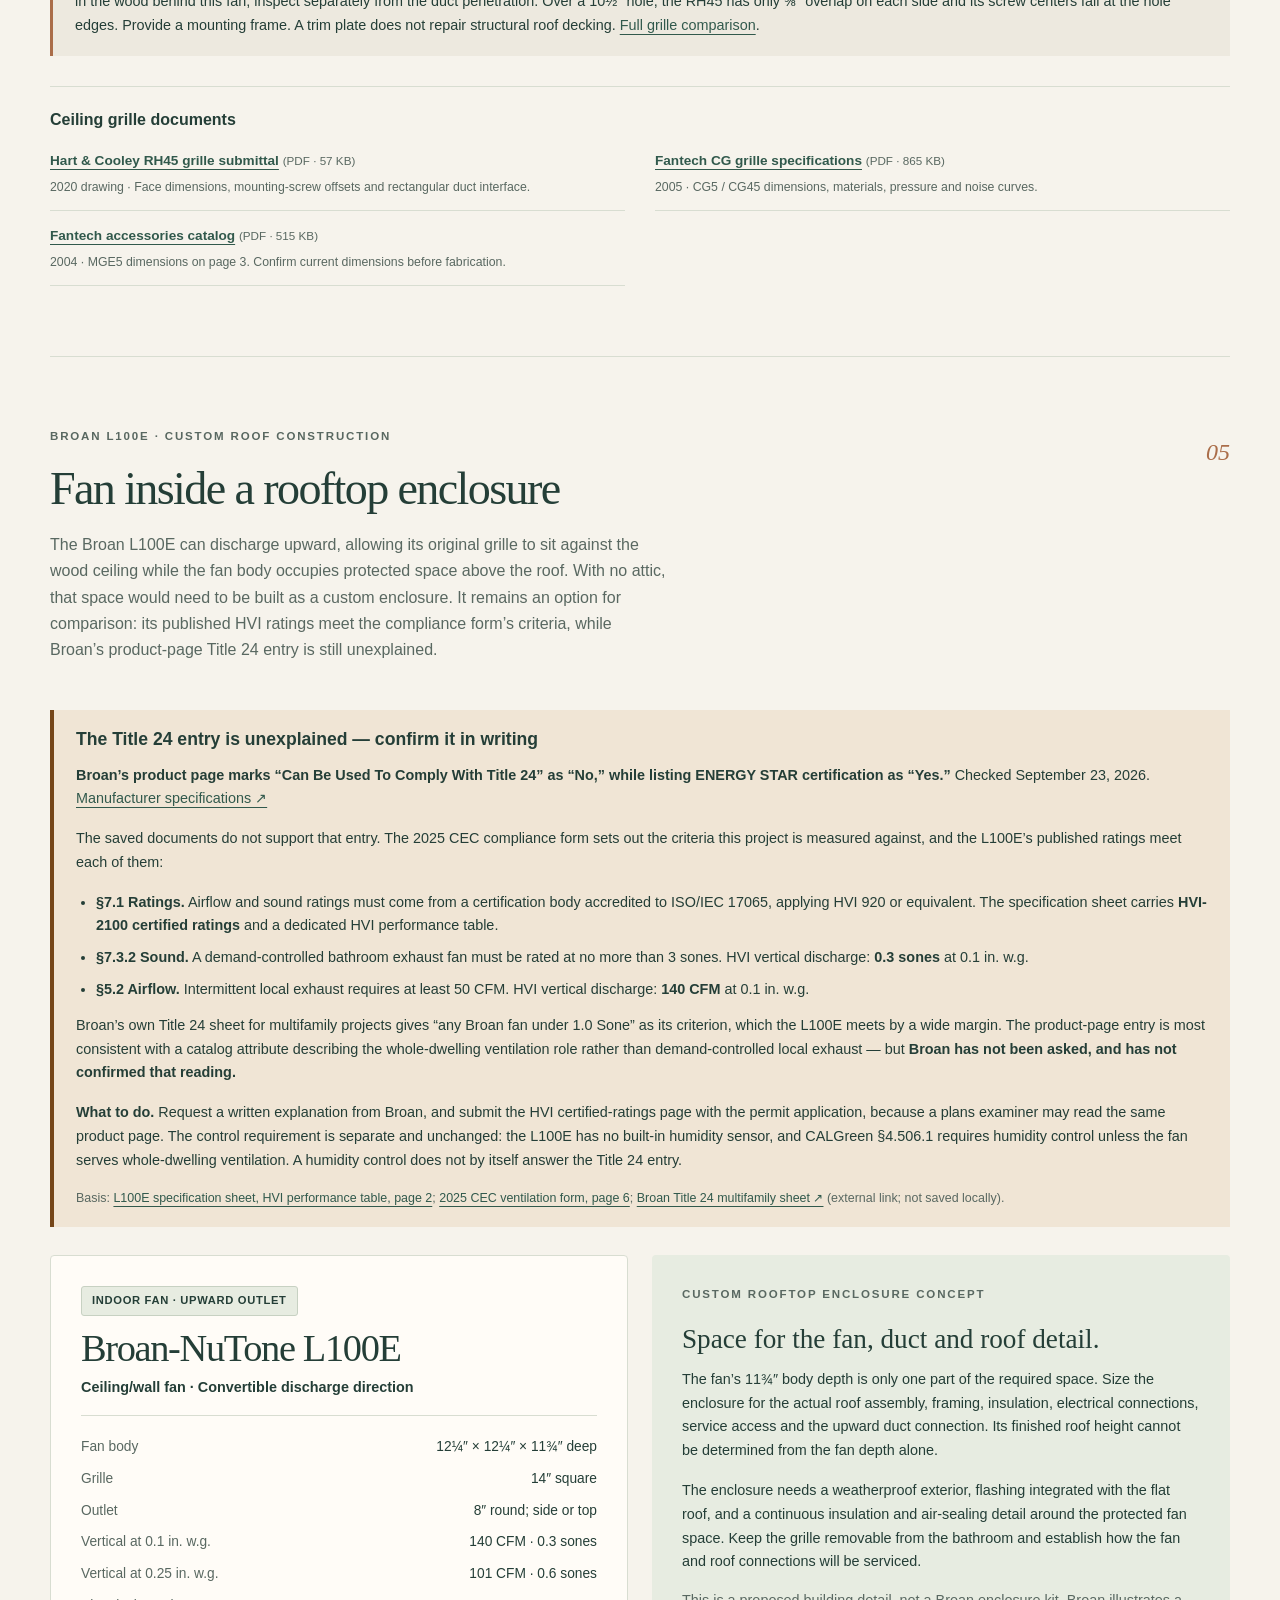
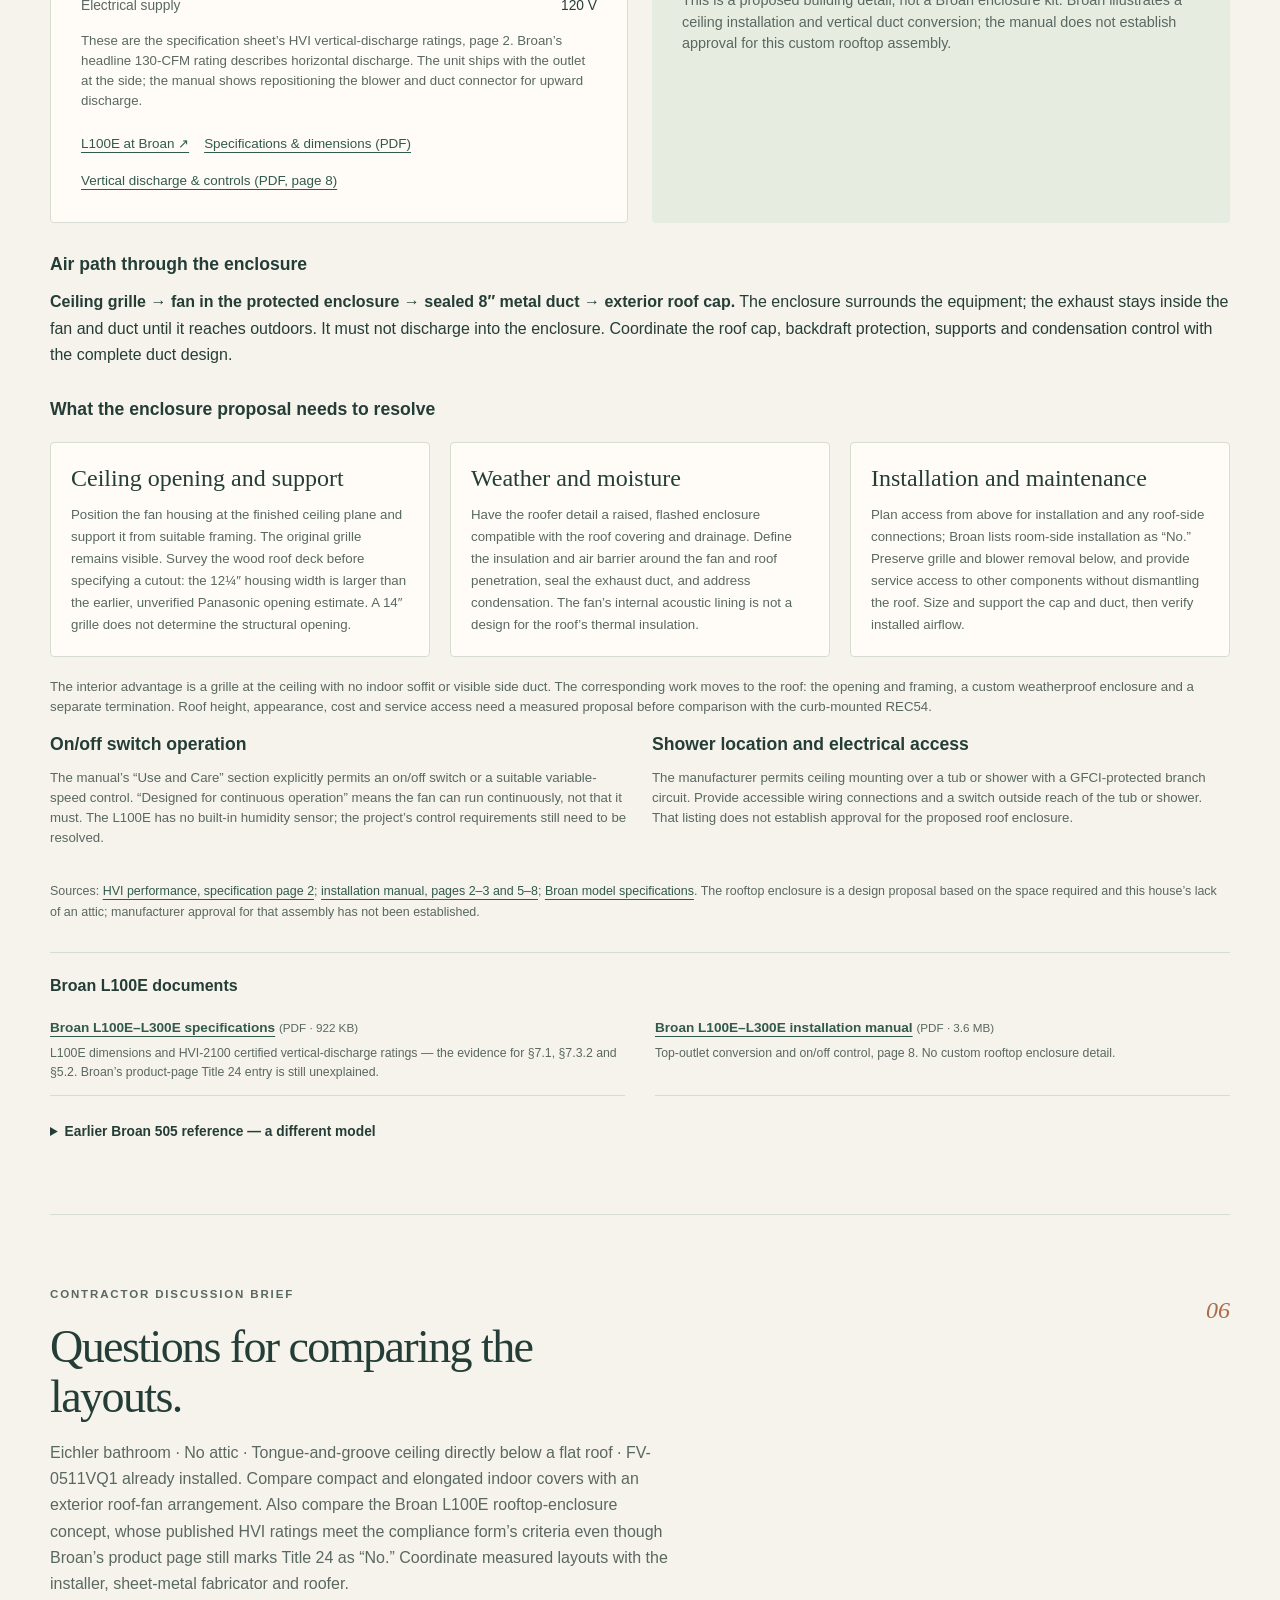
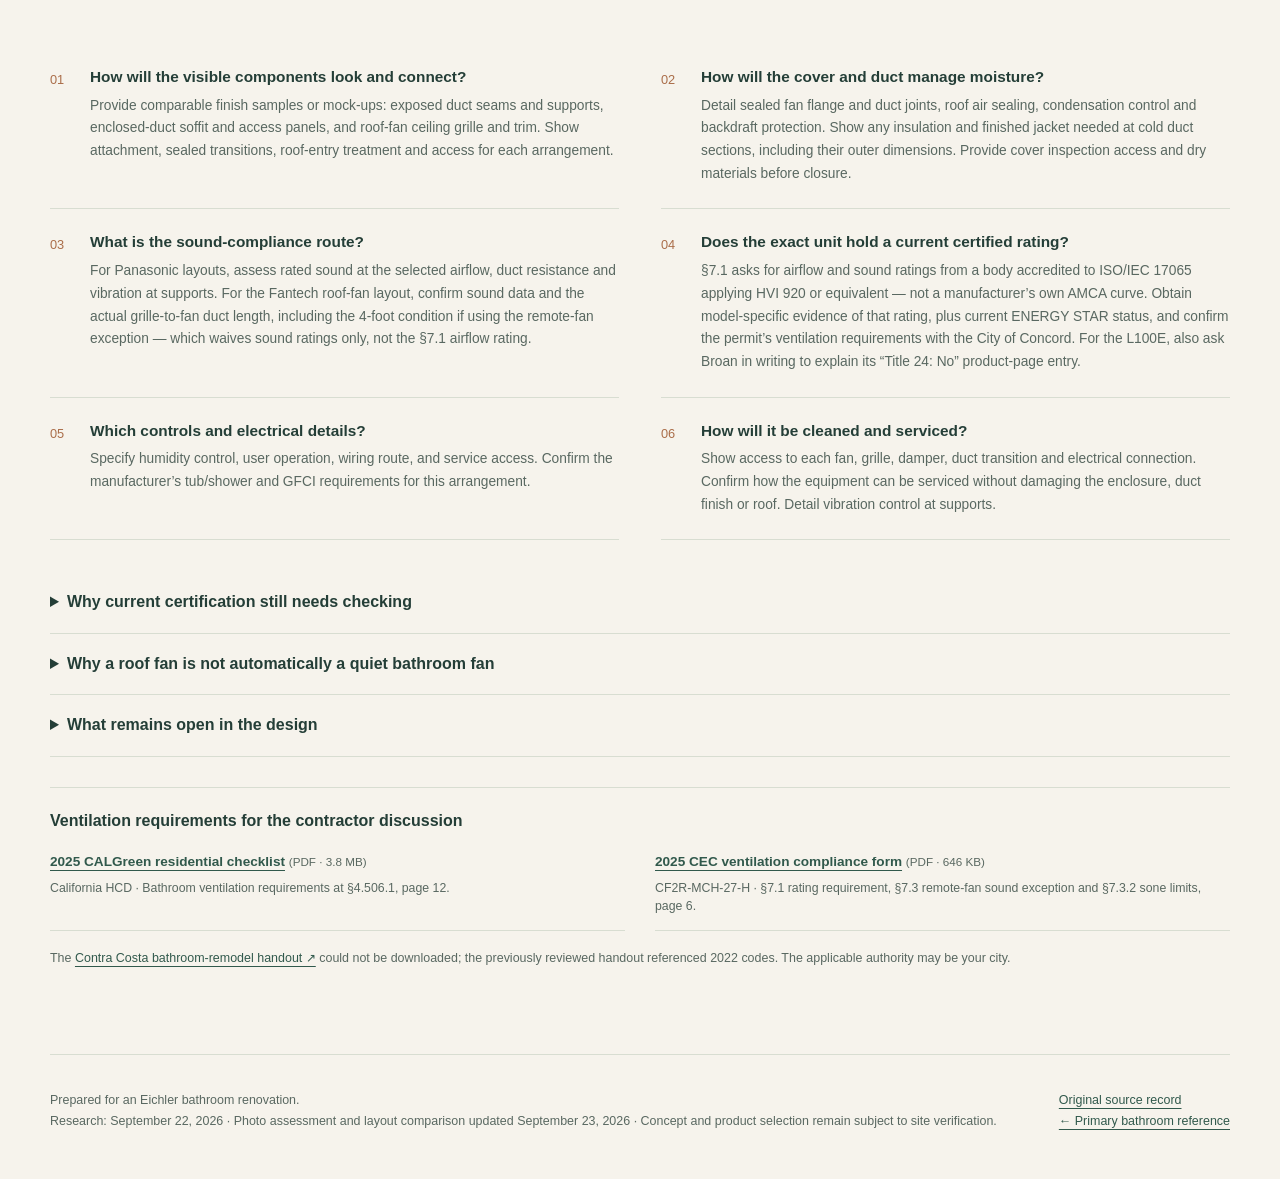
==== commit bd5c53b1: "Move contractor questions to end and remove top navigation" ====
--- a/docs/bathroom-ventilation/index.html
+++ b/docs/bathroom-ventilation/index.html
@@ -6,25 +6,11 @@
   <title>Bathroom ventilation options | Eichler bathroom</title>
   <meta name="description" content="Compare compact fan covers with exposed ductwork, elongated enclosures with concealed ductwork, exterior roof fans, and a Broan fan in a custom rooftop enclosure with unresolved compliance concerns. Sketches, contractor questions and specifications beside each option.">
   <meta name="theme-color" content="#243e37">
-  <link rel="stylesheet" href="styles.css?v=20260923-controls">
+  <link rel="stylesheet" href="styles.css?v=20260923-headerless">
   <script src="site.js?v=20260923-controls" defer></script>
 </head>
 <body>
 <a class="skip" href="#main">Skip to content</a>
-<header class="site-header">
-  <nav class="wrap nav" aria-label="Main navigation">
-    <a class="brand" href="../"><span>↗</span> EICHLER / PRIMARY BATH</a>
-    <div class="nav-links">
-      <a href="#layout-comparison">Layouts</a>
-      <a href="#panasonic">Panasonic</a>
-      <a href="#curb">Roof curb</a>
-      <a href="#installation">Installation</a>
-      <a href="#grilles">Grilles</a>
-      <a href="#contractor">Contractor brief</a>
-      <a href="#broan">Broan</a>
-    </div>
-  </nav>
-</header>
 <main id="main" class="wrap">
   <section class="layout-comparison" id="layout-comparison" aria-labelledby="page-title">
     <h1 id="page-title">Layouts to compare</h1>
@@ -229,35 +215,8 @@
     <!-- SECTION_DOCUMENTS:grilles END -->
   </section>
 
-  <section class="section" id="contractor" aria-labelledby="contractor-title">
-    <div class="section-heading"><div><p class="eyebrow">Contractor discussion brief</p><h2 id="contractor-title">Six questions for comparing the layouts.</h2><p class="lede">Eichler bathroom · No attic · Tongue-and-groove ceiling directly below a flat roof · FV-0511VQ1 already installed. Compare compact and elongated indoor covers with an exterior roof-fan arrangement. Also compare the Broan L100E rooftop-enclosure concept, whose published HVI ratings meet the compliance form’s criteria even though Broan’s product page still marks Title 24 as “No.” Coordinate measured layouts with the installer, sheet-metal fabricator and roofer.</p></div><span class="section-num" aria-hidden="true">05</span></div>
-    <div class="checks">
-      <div class="question"><div><h3>How will the visible components look and connect?</h3><p>Provide comparable finish samples or mock-ups: exposed duct seams and supports, enclosed-duct soffit and access panels, and roof-fan ceiling grille and trim. Show attachment, sealed transitions, roof-entry treatment and access for each arrangement.</p></div></div>
-      <div class="question"><div><h3>How will the cover and duct manage moisture?</h3><p>Detail sealed fan flange and duct joints, roof air sealing, condensation control and backdraft protection. Show any insulation and finished jacket needed at cold duct sections, including their outer dimensions. Provide cover inspection access and dry materials before closure.</p></div></div>
-      <div class="question"><div><h3>What is the sound-compliance route?</h3><p>For Panasonic layouts, assess rated sound at the selected airflow, duct resistance and vibration at supports. For the Fantech roof-fan layout, confirm sound data and the actual grille-to-fan duct length, including the 4-foot condition if using the remote-fan exception — which waives sound ratings only, not the §7.1 airflow rating.</p></div></div>
-      <div class="question"><div><h3>Does the exact unit hold a current certified rating?</h3><p>§7.1 asks for airflow and sound ratings from a body accredited to ISO/IEC 17065 applying HVI 920 or equivalent — not a manufacturer’s own AMCA curve. Obtain model-specific evidence of that rating, plus current ENERGY STAR status, and confirm the permit’s ventilation requirements with the City of Concord. For the L100E, also ask Broan in writing to explain its “Title 24: No” product-page entry.</p></div></div>
-      <div class="question"><div><h3>Which controls and electrical details?</h3><p>Specify humidity control, user operation, wiring route, and service access. Confirm the manufacturer’s tub/shower and GFCI requirements for this arrangement.</p></div></div>
-      <div class="question"><div><h3>How will it be cleaned and serviced?</h3><p>Show access to each fan, grille, damper, duct transition and electrical connection. Confirm how the equipment can be serviced without damaging the enclosure, duct finish or roof. Detail vibration control at supports.</p></div></div>
-    </div>
-    <div class="issues">
-      <details><summary>Why current certification still needs checking</summary><p>The saved 2007 Fantech sheet and January 2009 EPA list show historical ENERGY STAR qualification. They do not establish certification for the unit that would ship today. The <a href="references/code-reference/California-2025-CALGreen-residential-checklist.pdf">2025 CALGreen checklist, §4.506.1</a>, addresses outdoor exhaust, ENERGY STAR fans and humidity control. Permit scope, code edition and local applicability need confirmation.</p></details>
-      <details><summary>Why a roof fan is not automatically a quiet bathroom fan</summary><p>The <a href="references/code-reference/California-2025-CF2R-MCH-27-H-ventilation.pdf">2025 CEC ventilation form, page 6</a>, gives local exhaust sound limits and a remote-fan exception with location conditions and at least 4 feet of duct between fan and grille. The Fantech’s historical AMCA free-field fan-sones values are not directly comparable with HVI bathroom ratings. An outdoor motor can still transmit sound through a short duct.</p></details>
-      <details><summary>What remains open in the design</summary><p>Layout and fan selection remain open, along with dimensions, material/finish, duct section, roof detail, controls, delivered airflow, sound and pricing. The options are concepts for comparison, not final construction details. The <a href="references/README.md">full research report</a> includes these options and the earlier Broan 505 research.</p></details>
-    </div>
-    <!-- SECTION_DOCUMENTS:code START -->
-<div class="section-documents" id="code-documents" aria-labelledby="code-documents-title">
-<h3 id="code-documents-title">Ventilation requirements for the contractor discussion</h3>
-<ul class="document-list">
-<li><a href="references/code-reference/California-2025-CALGreen-residential-checklist.pdf">2025 CALGreen residential checklist</a> <span class="document-format">(PDF · 3.8 MB)</span><p>California HCD · Bathroom ventilation requirements at §4.506.1, page 12.</p></li>
-<li><a href="references/code-reference/California-2025-CF2R-MCH-27-H-ventilation.pdf">2025 CEC ventilation compliance form</a> <span class="document-format">(PDF · 646 KB)</span><p>CF2R-MCH-27-H · §7.1 rating requirement, §7.3 remote-fan sound exception and §7.3.2 sone limits, page 6.</p></li>
-</ul>
-</div>
-    <!-- SECTION_DOCUMENTS:code END -->
-    <p class="source-line">The <a href="https://www.contracosta.ca.gov/DocumentCenter/View/44647/RESIDENTIAL-BATHROOM-REMODEL">Contra Costa bathroom-remodel handout ↗</a> could not be downloaded; the previously reviewed handout referenced 2022 codes. The applicable authority may be your city.</p>
-  </section>
-
   <section class="section" id="broan" aria-labelledby="broan-title">
-    <div class="section-heading"><div><p class="eyebrow">Broan L100E · Custom roof construction</p><h2 id="broan-title">Fan inside a rooftop enclosure</h2><p class="lede">The Broan L100E can discharge upward, allowing its original grille to sit against the wood ceiling while the fan body occupies protected space above the roof. With no attic, that space would need to be built as a custom enclosure. It remains an option for comparison: its published HVI ratings meet the compliance form’s criteria, while Broan’s product-page Title 24 entry is still unexplained.</p></div><span class="section-num" aria-hidden="true">06</span></div>
+    <div class="section-heading"><div><p class="eyebrow">Broan L100E · Custom roof construction</p><h2 id="broan-title">Fan inside a rooftop enclosure</h2><p class="lede">The Broan L100E can discharge upward, allowing its original grille to sit against the wood ceiling while the fan body occupies protected space above the roof. With no attic, that space would need to be built as a custom enclosure. It remains an option for comparison: its published HVI ratings meet the compliance form’s criteria, while Broan’s product-page Title 24 entry is still unexplained.</p></div><span class="section-num" aria-hidden="true">05</span></div>
     <div class="note compliance-concern" id="broan-compliance">
       <h3>The Title 24 entry is unexplained — confirm it in writing</h3>
       <p><strong>Broan’s product page marks “Can Be Used To Comply With Title 24” as “No,” while listing ENERGY STAR certification as “Yes.”</strong> Checked September 23, 2026. <a href="https://broan-nutone.com/en-us/product/ventilationfans/l100e">Manufacturer specifications ↗</a></p>
@@ -322,6 +281,33 @@
     </details>
   </section>
 
+  <section class="section" id="contractor" aria-labelledby="contractor-title">
+    <div class="section-heading"><div><p class="eyebrow">Contractor discussion brief</p><h2 id="contractor-title">Questions for comparing the layouts.</h2><p class="lede">Eichler bathroom · No attic · Tongue-and-groove ceiling directly below a flat roof · FV-0511VQ1 already installed. Compare compact and elongated indoor covers with an exterior roof-fan arrangement. Also compare the Broan L100E rooftop-enclosure concept, whose published HVI ratings meet the compliance form’s criteria even though Broan’s product page still marks Title 24 as “No.” Coordinate measured layouts with the installer, sheet-metal fabricator and roofer.</p></div><span class="section-num" aria-hidden="true">06</span></div>
+    <div class="checks">
+      <div class="question"><div><h3>How will the visible components look and connect?</h3><p>Provide comparable finish samples or mock-ups: exposed duct seams and supports, enclosed-duct soffit and access panels, and roof-fan ceiling grille and trim. Show attachment, sealed transitions, roof-entry treatment and access for each arrangement.</p></div></div>
+      <div class="question"><div><h3>How will the cover and duct manage moisture?</h3><p>Detail sealed fan flange and duct joints, roof air sealing, condensation control and backdraft protection. Show any insulation and finished jacket needed at cold duct sections, including their outer dimensions. Provide cover inspection access and dry materials before closure.</p></div></div>
+      <div class="question"><div><h3>What is the sound-compliance route?</h3><p>For Panasonic layouts, assess rated sound at the selected airflow, duct resistance and vibration at supports. For the Fantech roof-fan layout, confirm sound data and the actual grille-to-fan duct length, including the 4-foot condition if using the remote-fan exception — which waives sound ratings only, not the §7.1 airflow rating.</p></div></div>
+      <div class="question"><div><h3>Does the exact unit hold a current certified rating?</h3><p>§7.1 asks for airflow and sound ratings from a body accredited to ISO/IEC 17065 applying HVI 920 or equivalent — not a manufacturer’s own AMCA curve. Obtain model-specific evidence of that rating, plus current ENERGY STAR status, and confirm the permit’s ventilation requirements with the City of Concord. For the L100E, also ask Broan in writing to explain its “Title 24: No” product-page entry.</p></div></div>
+      <div class="question"><div><h3>Which controls and electrical details?</h3><p>Specify humidity control, user operation, wiring route, and service access. Confirm the manufacturer’s tub/shower and GFCI requirements for this arrangement.</p></div></div>
+      <div class="question"><div><h3>How will it be cleaned and serviced?</h3><p>Show access to each fan, grille, damper, duct transition and electrical connection. Confirm how the equipment can be serviced without damaging the enclosure, duct finish or roof. Detail vibration control at supports.</p></div></div>
+    </div>
+    <div class="issues">
+      <details><summary>Why current certification still needs checking</summary><p>The saved 2007 Fantech sheet and January 2009 EPA list show historical ENERGY STAR qualification. They do not establish certification for the unit that would ship today. The <a href="references/code-reference/California-2025-CALGreen-residential-checklist.pdf">2025 CALGreen checklist, §4.506.1</a>, addresses outdoor exhaust, ENERGY STAR fans and humidity control. Permit scope, code edition and local applicability need confirmation.</p></details>
+      <details><summary>Why a roof fan is not automatically a quiet bathroom fan</summary><p>The <a href="references/code-reference/California-2025-CF2R-MCH-27-H-ventilation.pdf">2025 CEC ventilation form, page 6</a>, gives local exhaust sound limits and a remote-fan exception with location conditions and at least 4 feet of duct between fan and grille. The Fantech’s historical AMCA free-field fan-sones values are not directly comparable with HVI bathroom ratings. An outdoor motor can still transmit sound through a short duct.</p></details>
+      <details><summary>What remains open in the design</summary><p>Layout and fan selection remain open, along with dimensions, material/finish, duct section, roof detail, controls, delivered airflow, sound and pricing. The options are concepts for comparison, not final construction details. The <a href="references/README.md">full research report</a> includes these options and the earlier Broan 505 research.</p></details>
+    </div>
+    <!-- SECTION_DOCUMENTS:code START -->
+<div class="section-documents" id="code-documents" aria-labelledby="code-documents-title">
+<h3 id="code-documents-title">Ventilation requirements for the contractor discussion</h3>
+<ul class="document-list">
+<li><a href="references/code-reference/California-2025-CALGreen-residential-checklist.pdf">2025 CALGreen residential checklist</a> <span class="document-format">(PDF · 3.8 MB)</span><p>California HCD · Bathroom ventilation requirements at §4.506.1, page 12.</p></li>
+<li><a href="references/code-reference/California-2025-CF2R-MCH-27-H-ventilation.pdf">2025 CEC ventilation compliance form</a> <span class="document-format">(PDF · 646 KB)</span><p>CF2R-MCH-27-H · §7.1 rating requirement, §7.3 remote-fan sound exception and §7.3.2 sone limits, page 6.</p></li>
+</ul>
+</div>
+    <!-- SECTION_DOCUMENTS:code END -->
+    <p class="source-line">The <a href="https://www.contracosta.ca.gov/DocumentCenter/View/44647/RESIDENTIAL-BATHROOM-REMODEL">Contra Costa bathroom-remodel handout ↗</a> could not be downloaded; the previously reviewed handout referenced 2022 codes. The applicable authority may be your city.</p>
+  </section>
+
 </main>
 <footer class="wrap footer"><p>Prepared for an Eichler bathroom renovation.<br>Research: September 22, 2026 · Photo assessment and layout comparison updated September 23, 2026 · Concept and product selection remain subject to site verification.</p><div><a href="references/sources.json">Original source record</a><br><a href="../">← Primary bathroom reference</a></div></footer>
 </body>
--- a/docs/bathroom-ventilation/styles.css
+++ b/docs/bathroom-ventilation/styles.css
@@ -1,7 +1,7 @@
 :root{--paper:#f6f3ec;--card:#fffcf7;--ink:#243e37;--muted:#596861;--line:#d8ddd1;--wood:#aa6d49;--accent:#31594c;--soft:#e7ece1;--amber:#754619;--serif:Georgia,'Times New Roman',serif;--sans:-apple-system,BlinkMacSystemFont,'Segoe UI',sans-serif;color-scheme:light}
 
 *{box-sizing:border-box}
-html{scroll-behavior:smooth;scroll-padding-top:100px}
+html{scroll-behavior:smooth;scroll-padding-top:24px}
 body{margin:0;background:var(--paper);color:var(--ink);font:16px/1.65 var(--sans)}
 a{color:var(--accent);text-underline-offset:4px}
 a:hover{text-decoration-thickness:2px}
@@ -21,13 +21,6 @@
 .wrap{width:min(1180px,calc(100% - 64px));margin:auto}
 .skip{position:absolute;left:16px;top:-80px;background:var(--ink);color:white;padding:10px;z-index:100}
 .skip:focus{top:10px}
-.site-header{background:rgba(246,243,236,.97);border-bottom:1px solid var(--line);position:sticky;top:0;z-index:20}
-.nav{display:flex;align-items:center;justify-content:space-between;gap:24px;min-height:76px}
-.brand{font-weight:650;text-decoration:none;letter-spacing:.06em;font-size:.8rem;white-space:nowrap}
-.brand span{color:var(--wood);margin-right:8px}
-.nav-links{display:flex;gap:12px 22px;align-items:center;flex-wrap:wrap;justify-content:flex-end}
-.nav-links a{font-size:.8rem;text-decoration:none}
-.nav-links a:hover{text-decoration:underline}
 .eyebrow{font-size:.72rem;letter-spacing:.16em;text-transform:uppercase;font-weight:650;color:var(--muted);margin-bottom:18px}
 .pill{display:inline-block;font:600 .7rem/1.4 var(--sans);padding:6px 10px;border:1px solid #c7d1c2;border-radius:3px;background:var(--soft);letter-spacing:.06em;text-transform:uppercase}
 .button{display:inline-flex;justify-content:center;align-items:center;gap:10px;border:1px solid var(--ink);background:var(--ink);color:var(--paper);padding:11px 18px;border-radius:3px;text-decoration:none;font-size:.85rem;font-weight:600}
@@ -105,17 +98,14 @@
 .has-js .js-only{display:flex}
 
 @media(max-width:950px){
-.nav-links{gap:15px}
 .grilles{gap:12px}
 .grille-body{padding:18px}
 .key{grid-template-columns:1fr 1fr}
 .wrap{width:calc(100% - 44px)}
 }
 
-@media(max-width:700px){html{scroll-padding-top:145px}
+@media(max-width:700px){
 .wrap{width:calc(100% - 36px)}
-.nav{display:block;padding:14px 0}
-.nav-links{gap:6px 16px;margin-top:8px;flex-wrap:wrap;white-space:nowrap;padding-bottom:3px;justify-content:flex-start}
 .section{padding:44px 0}
 .section-heading{gap:20px}
 .two,.grilles,.checks,.dimension-grid{grid-template-columns:1fr}
@@ -143,7 +133,7 @@
 
 @media print{body{background:white;font-size:10pt;color:#182c25}
 .wrap{width:100%}
-.site-header,.skip,.compare-controls,.js-only{display:none!important}
+.skip,.compare-controls,.js-only{display:none!important}
 h1{font-size:30pt}
 h2{font-size:23pt}
 .section{padding:22px 0}
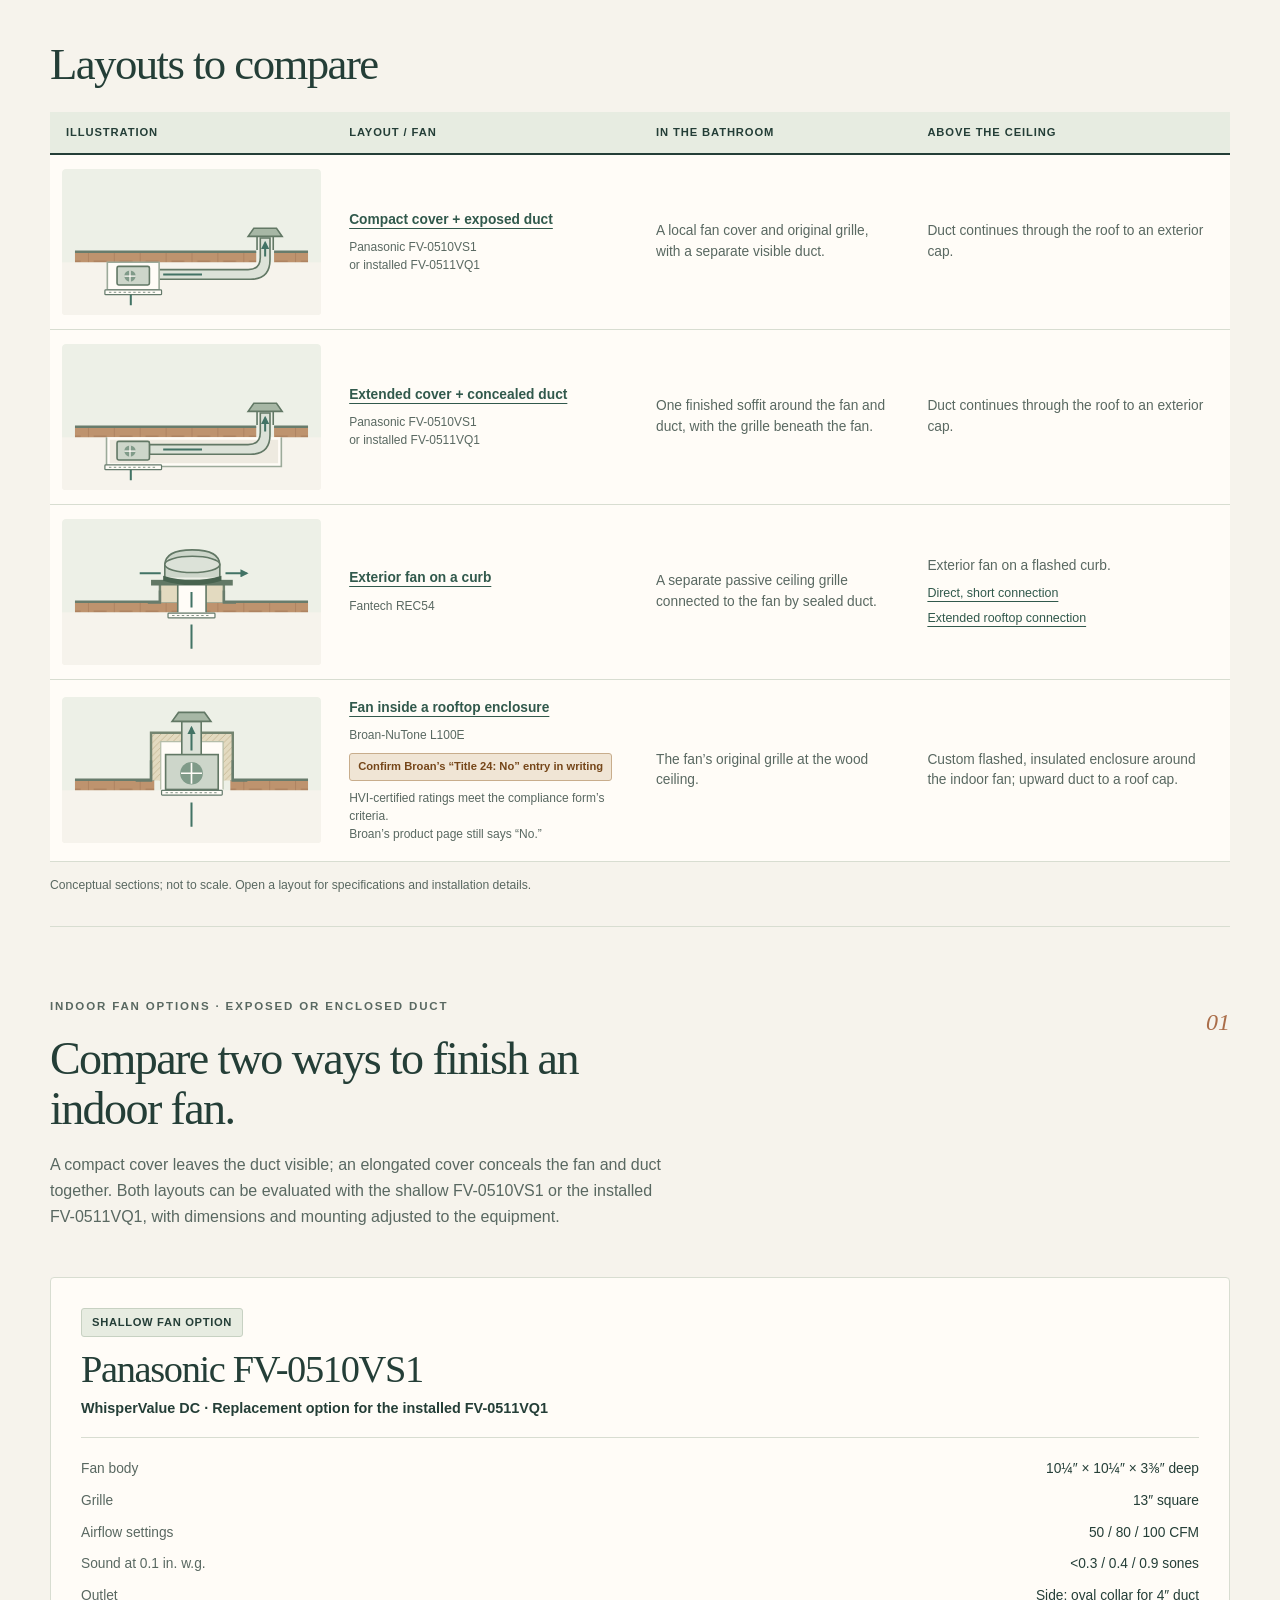
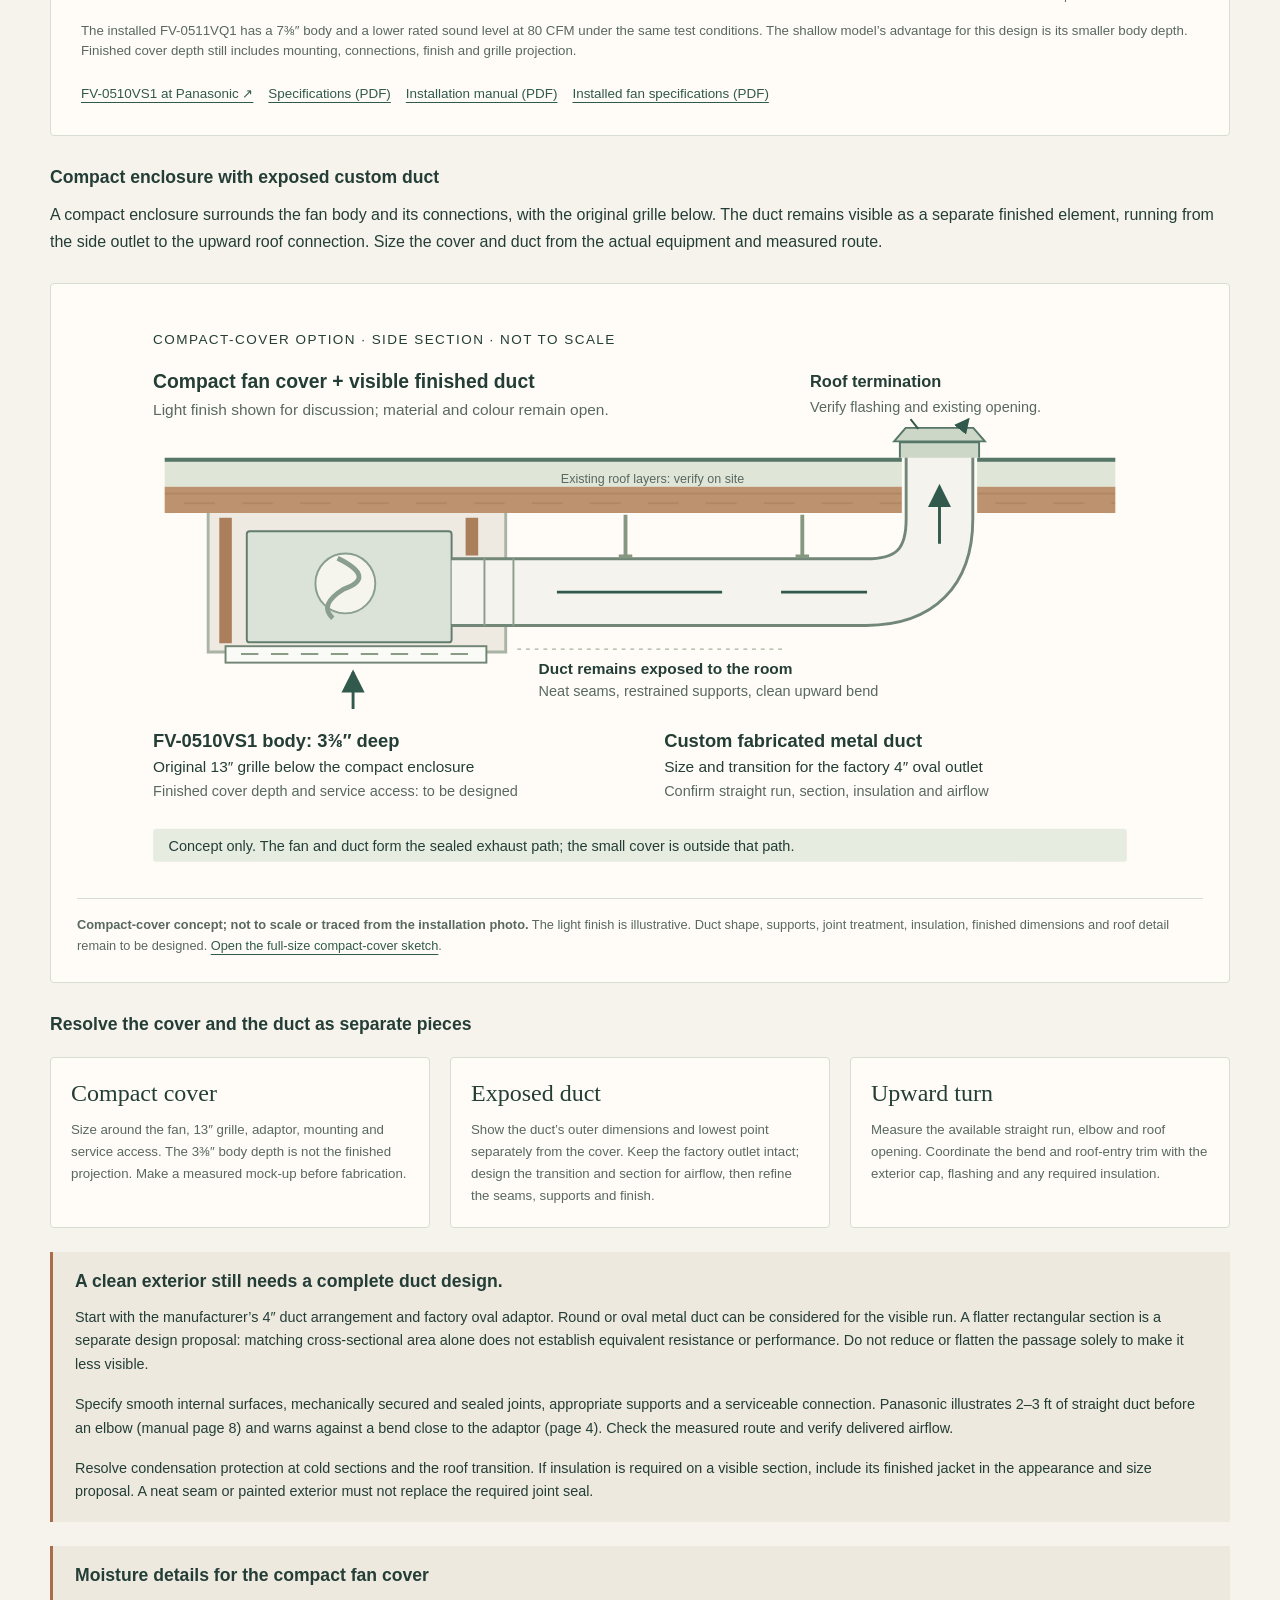
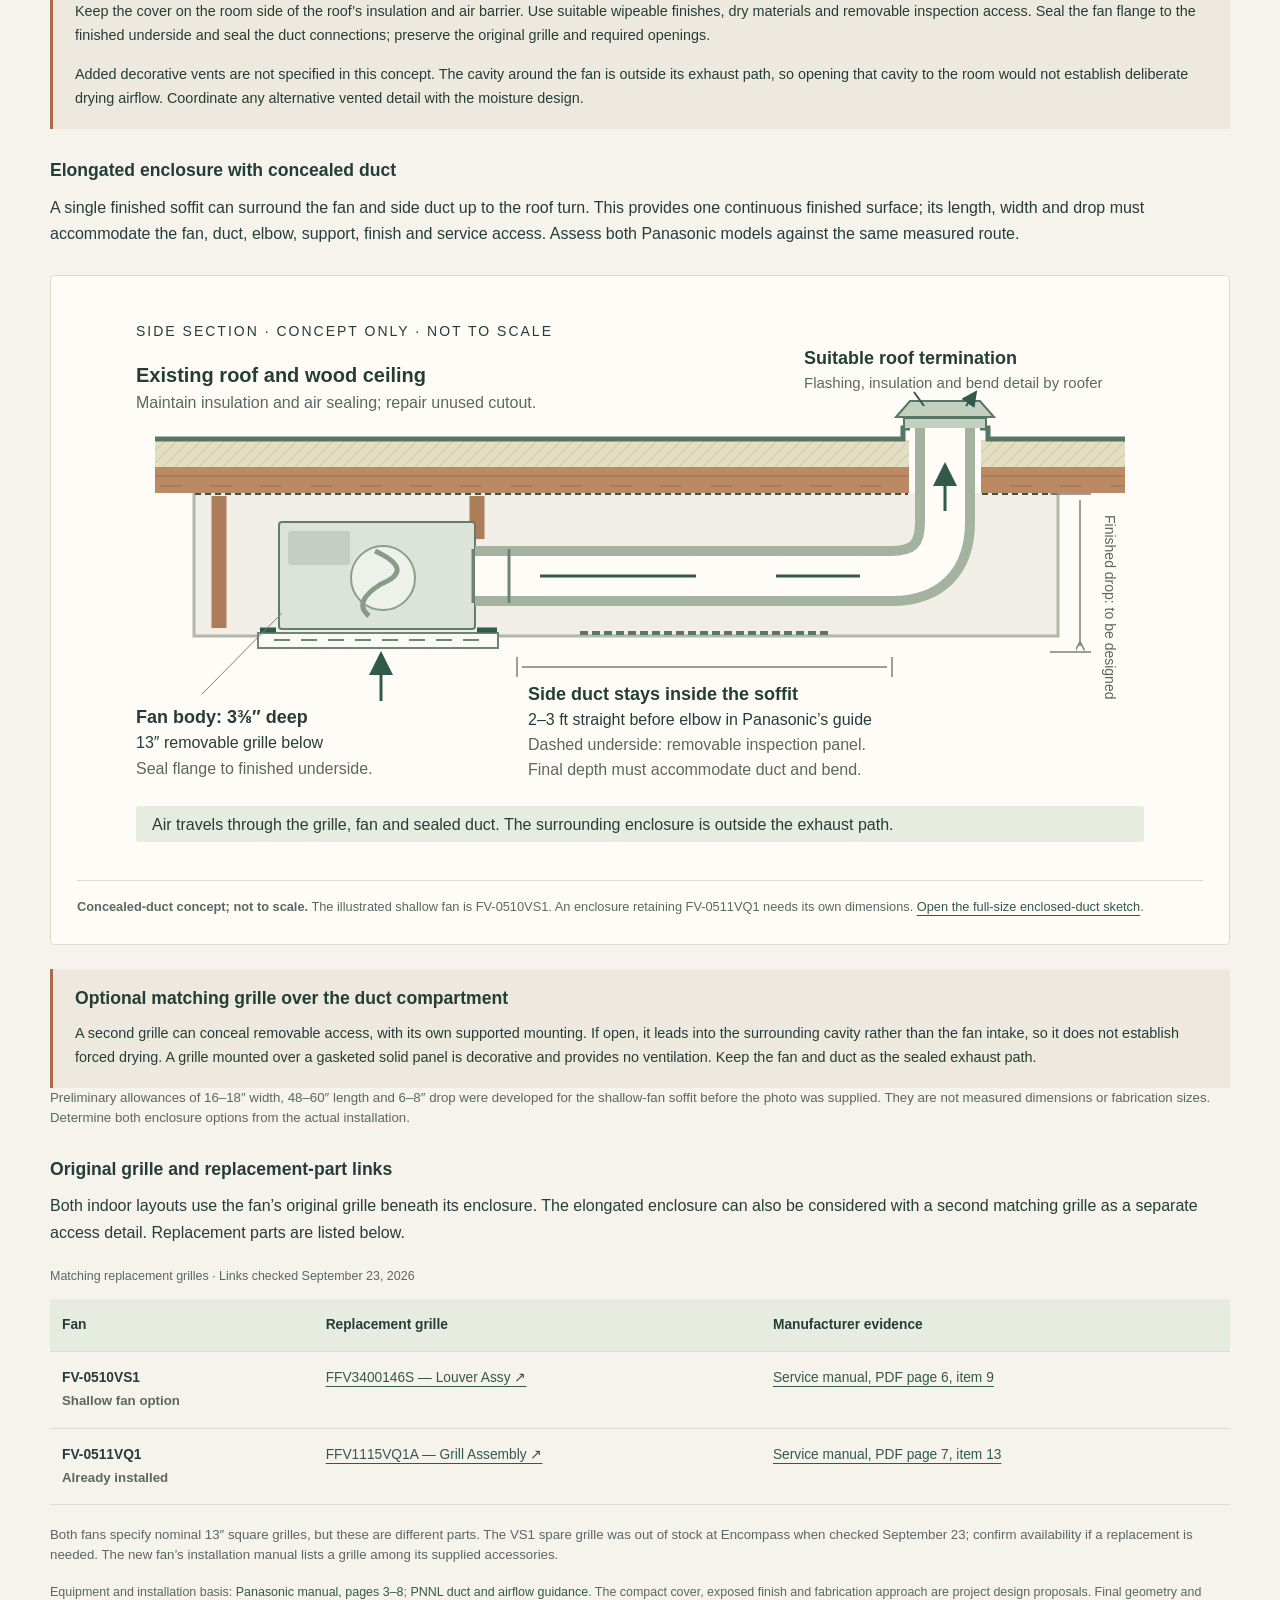
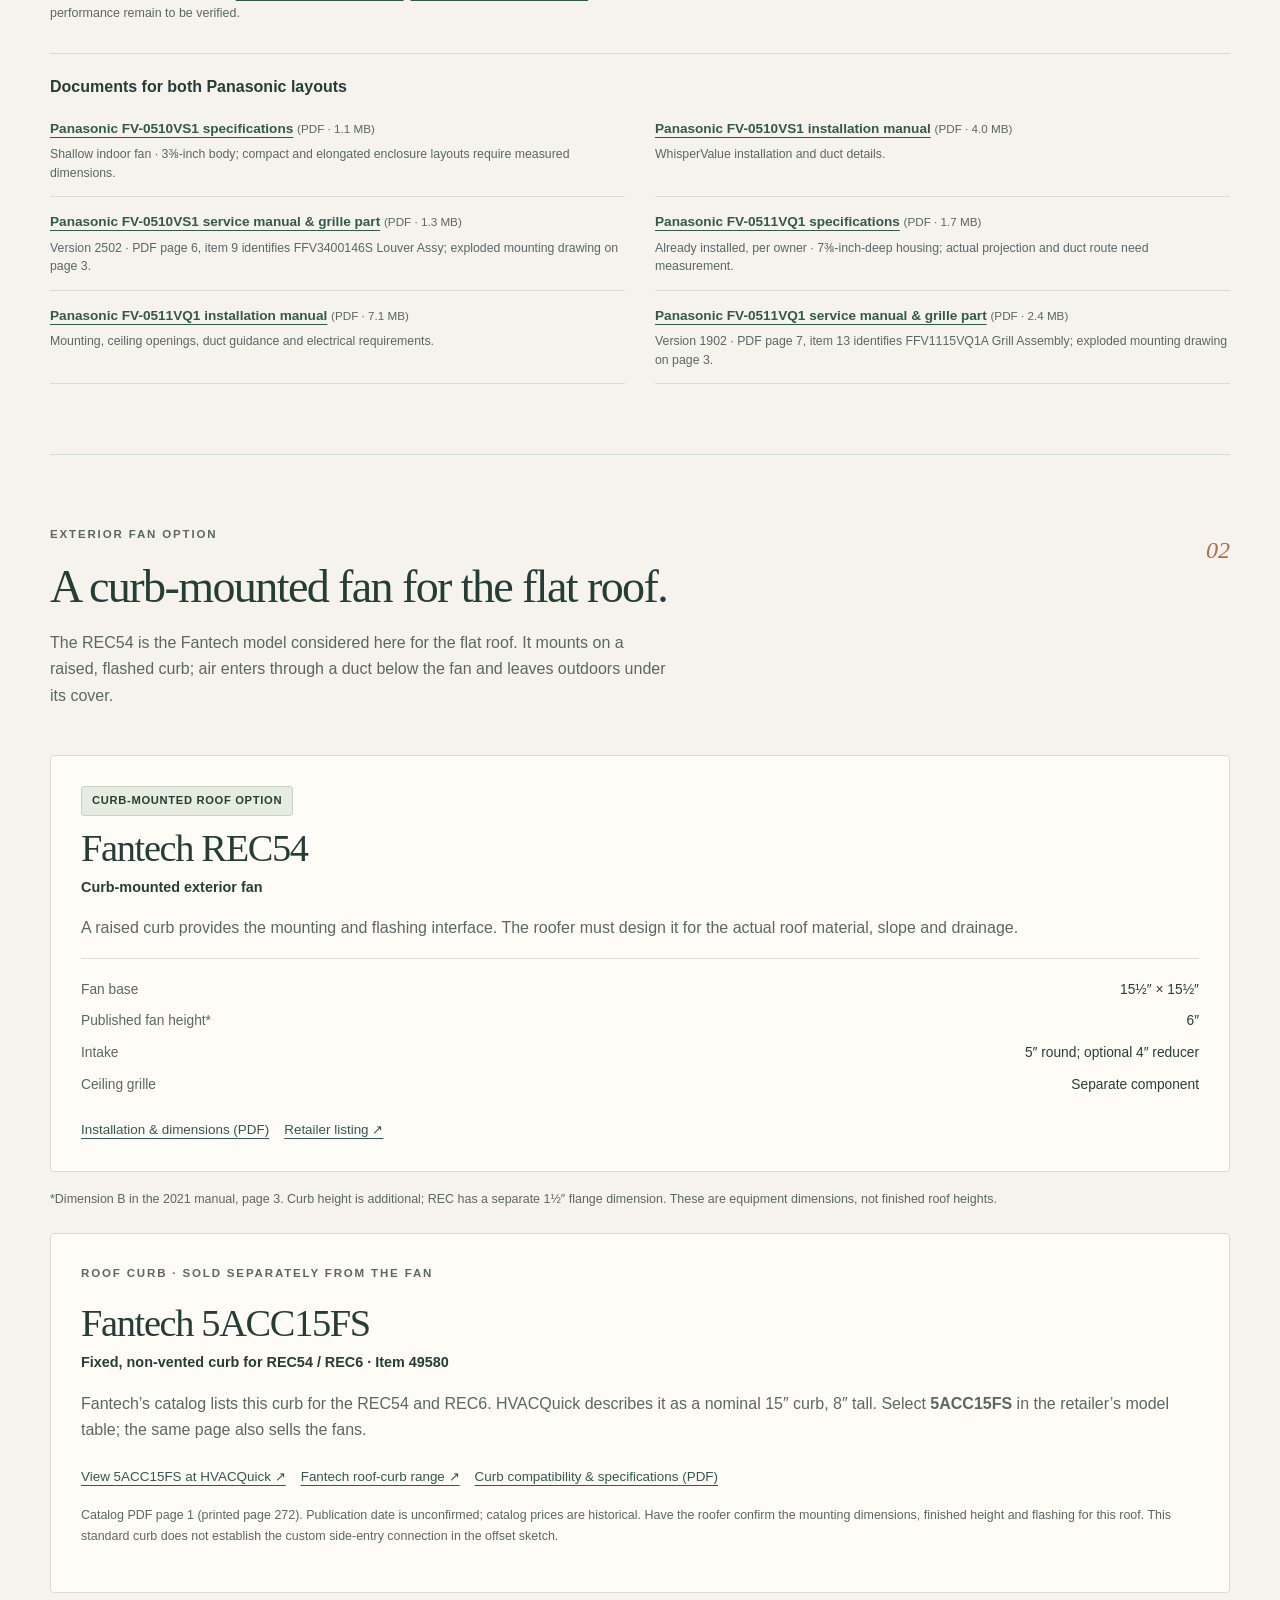
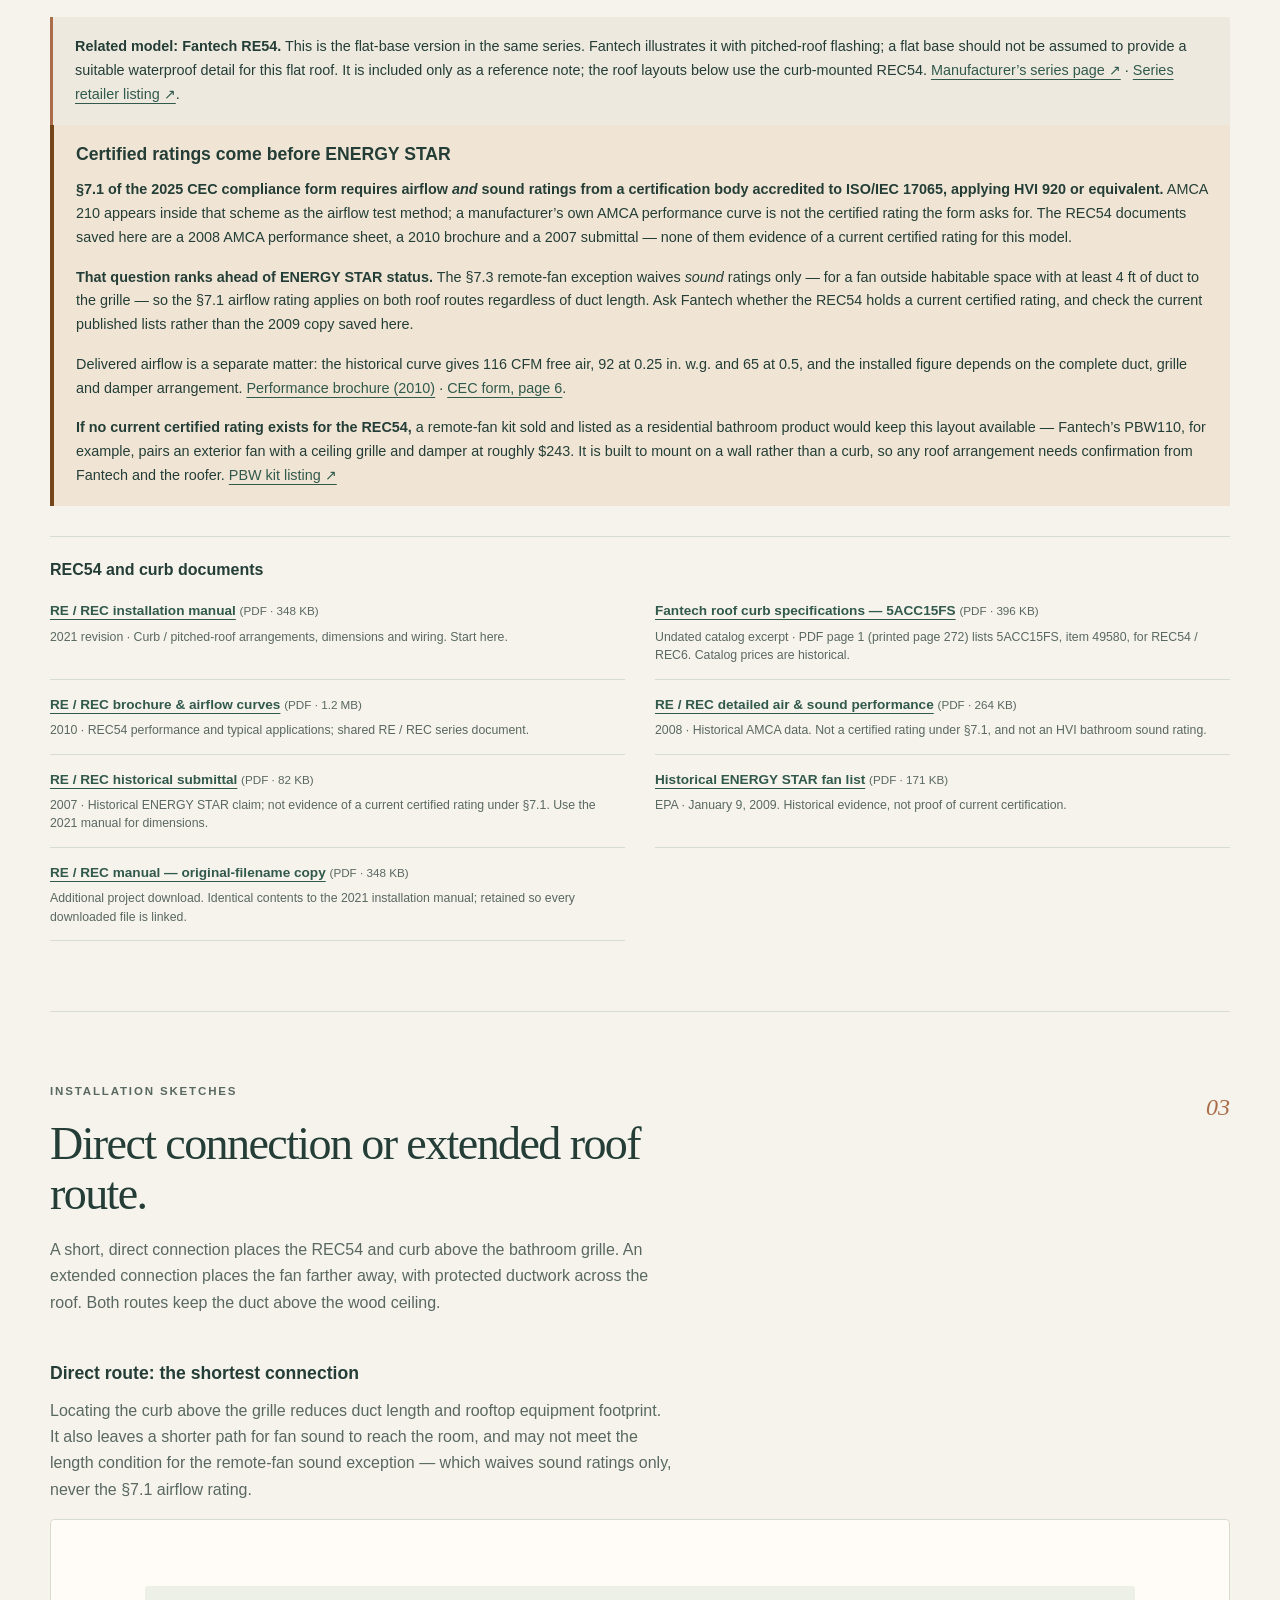
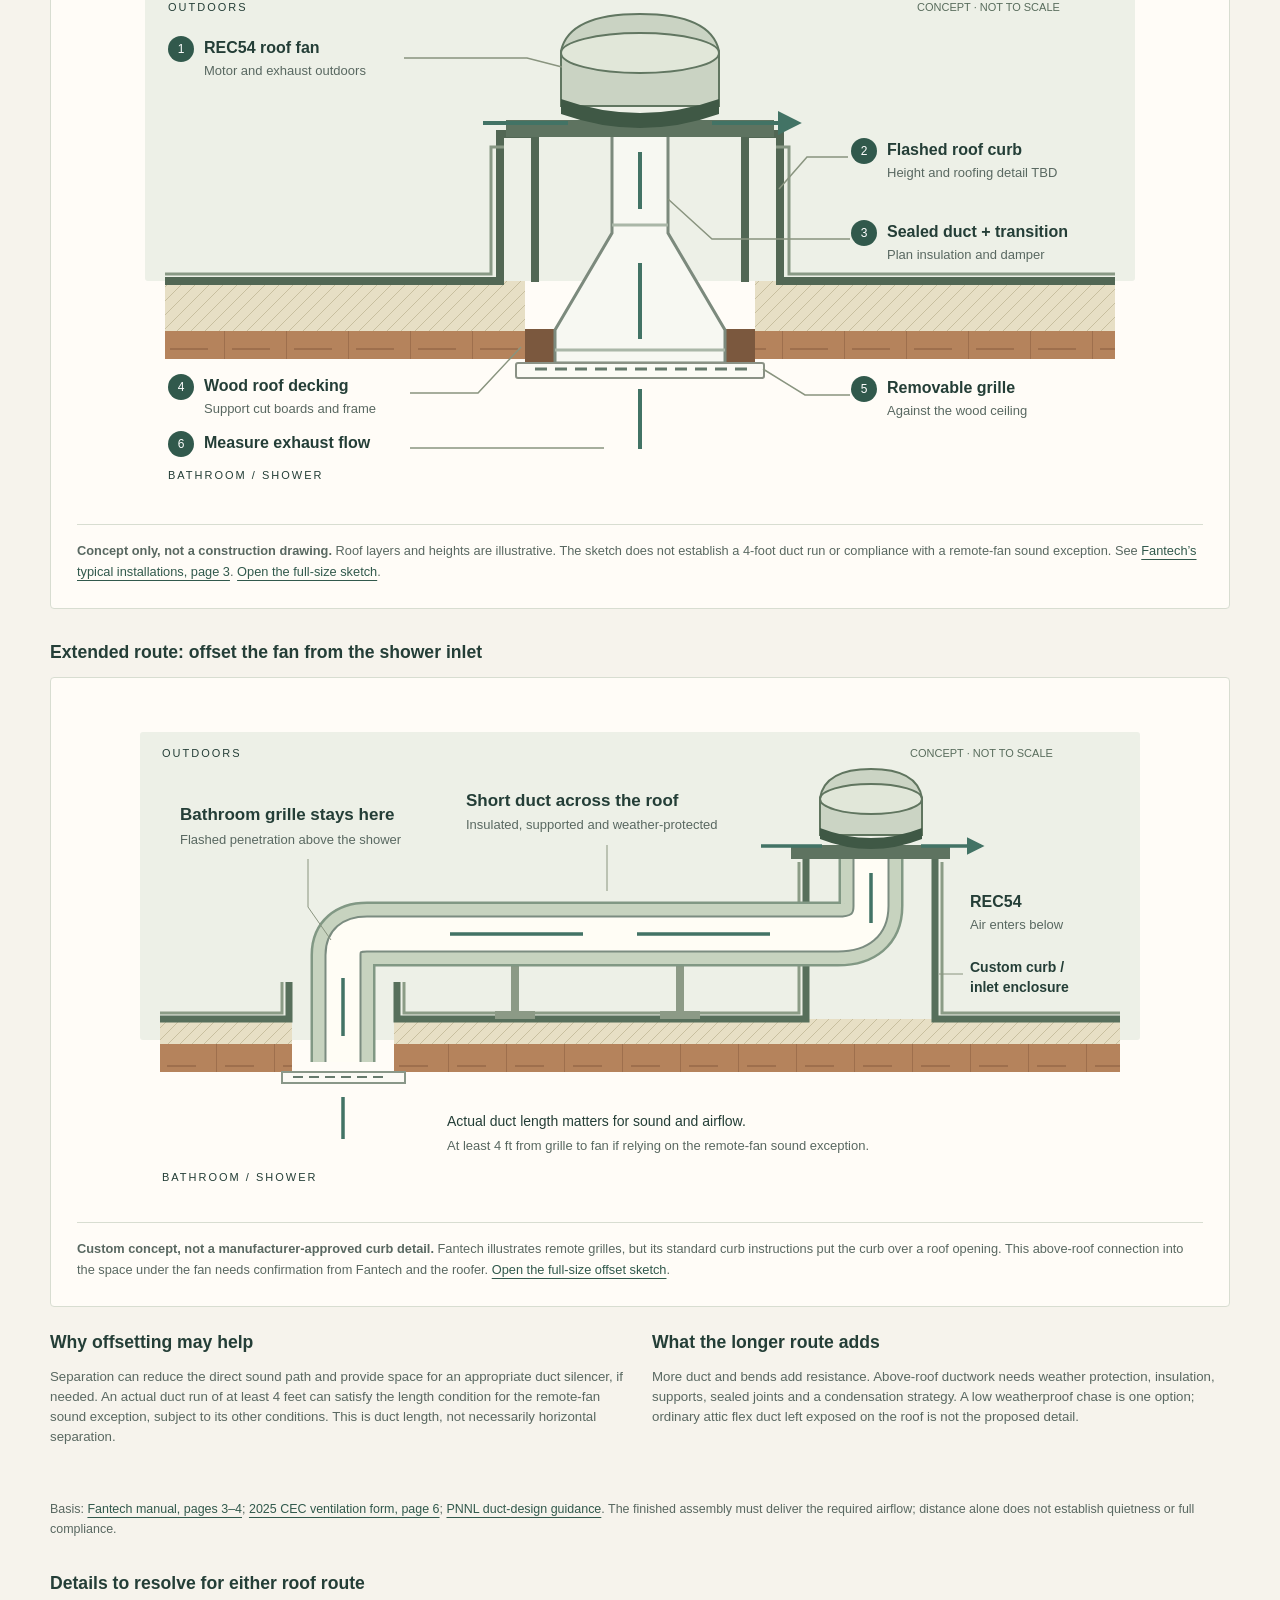
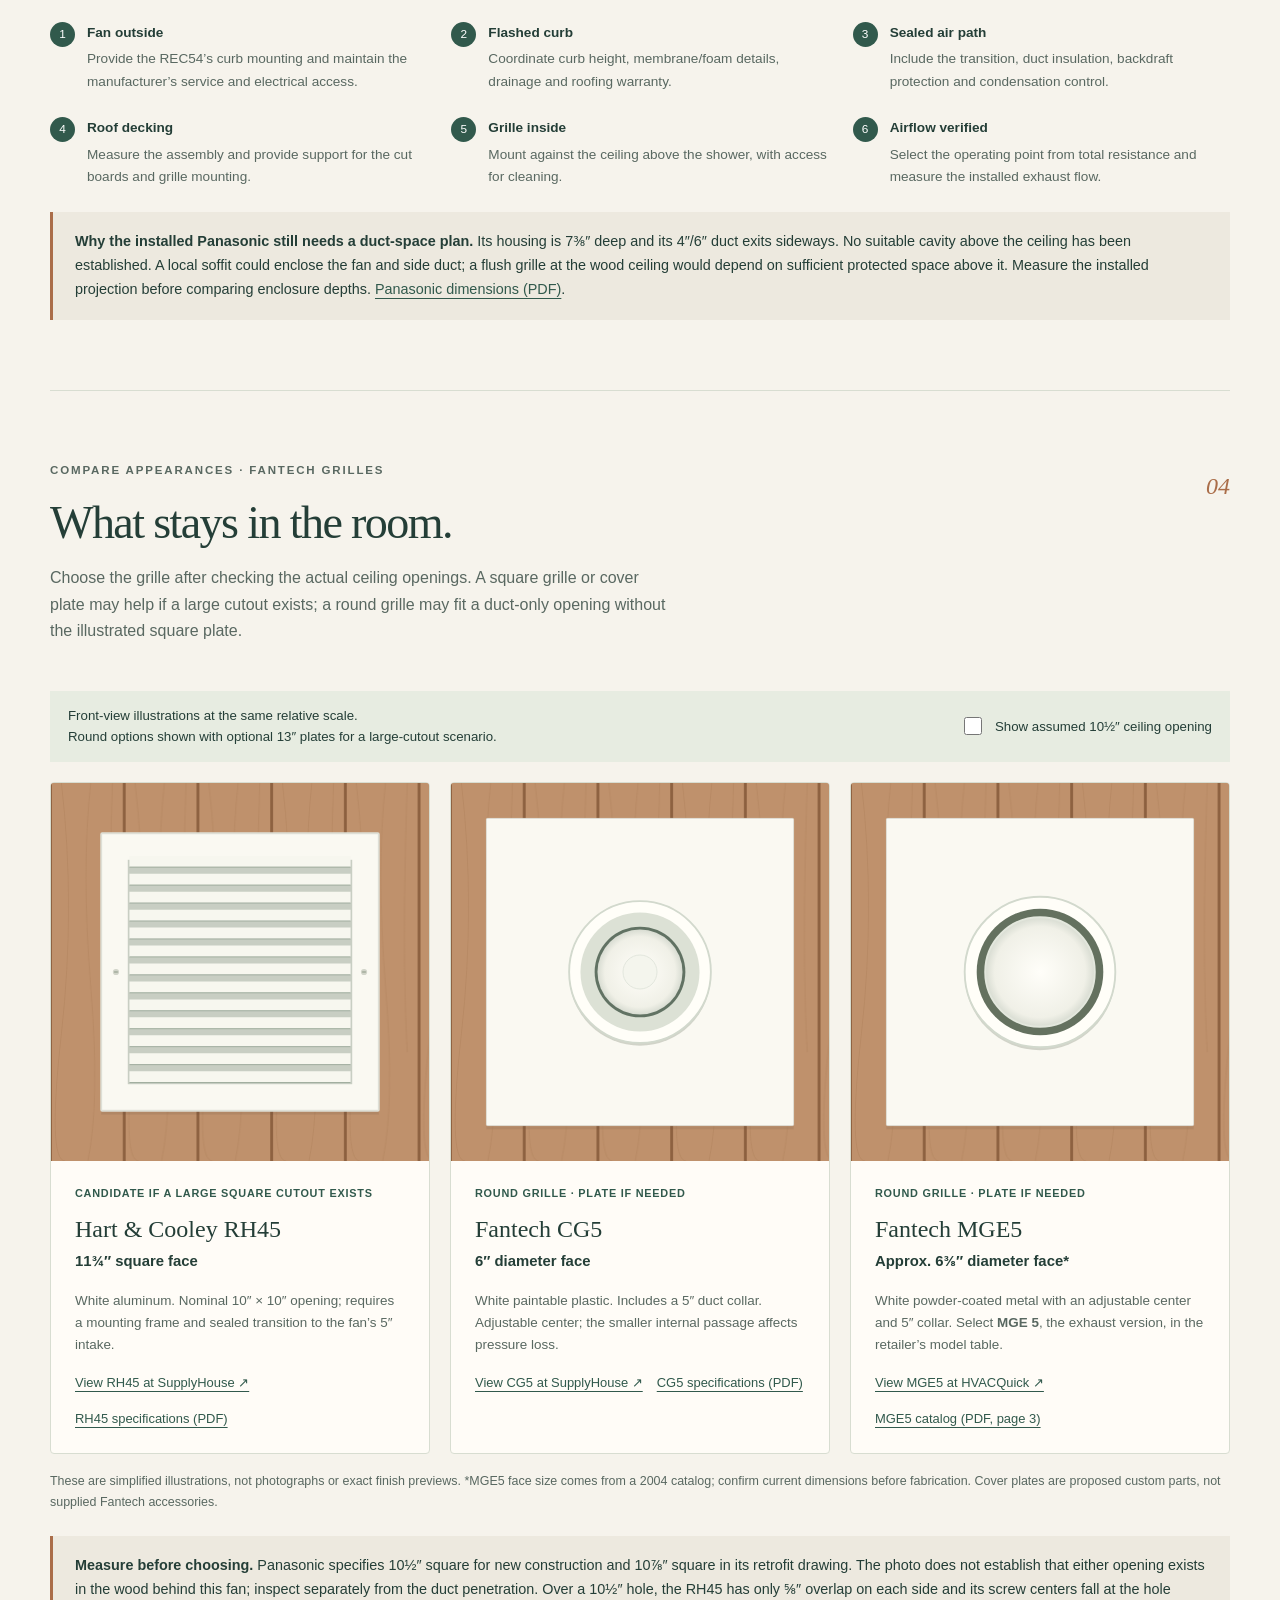
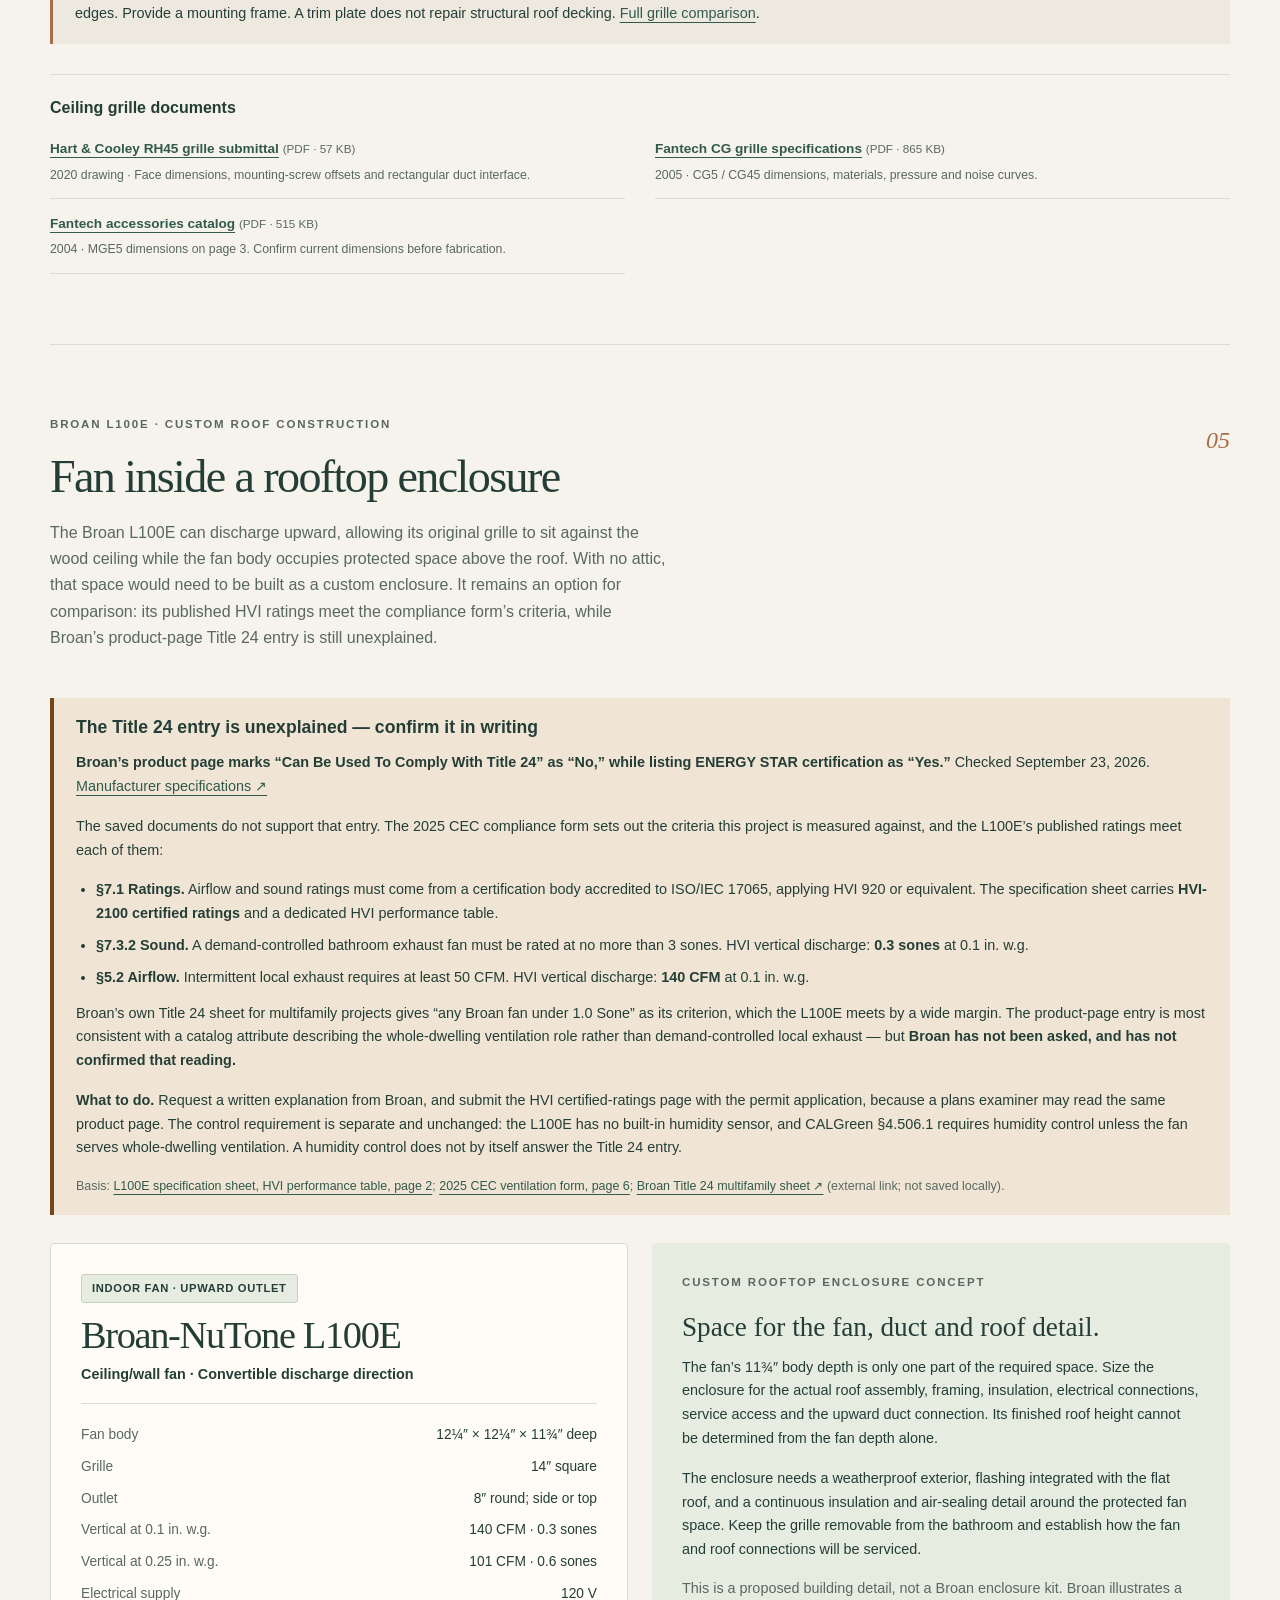
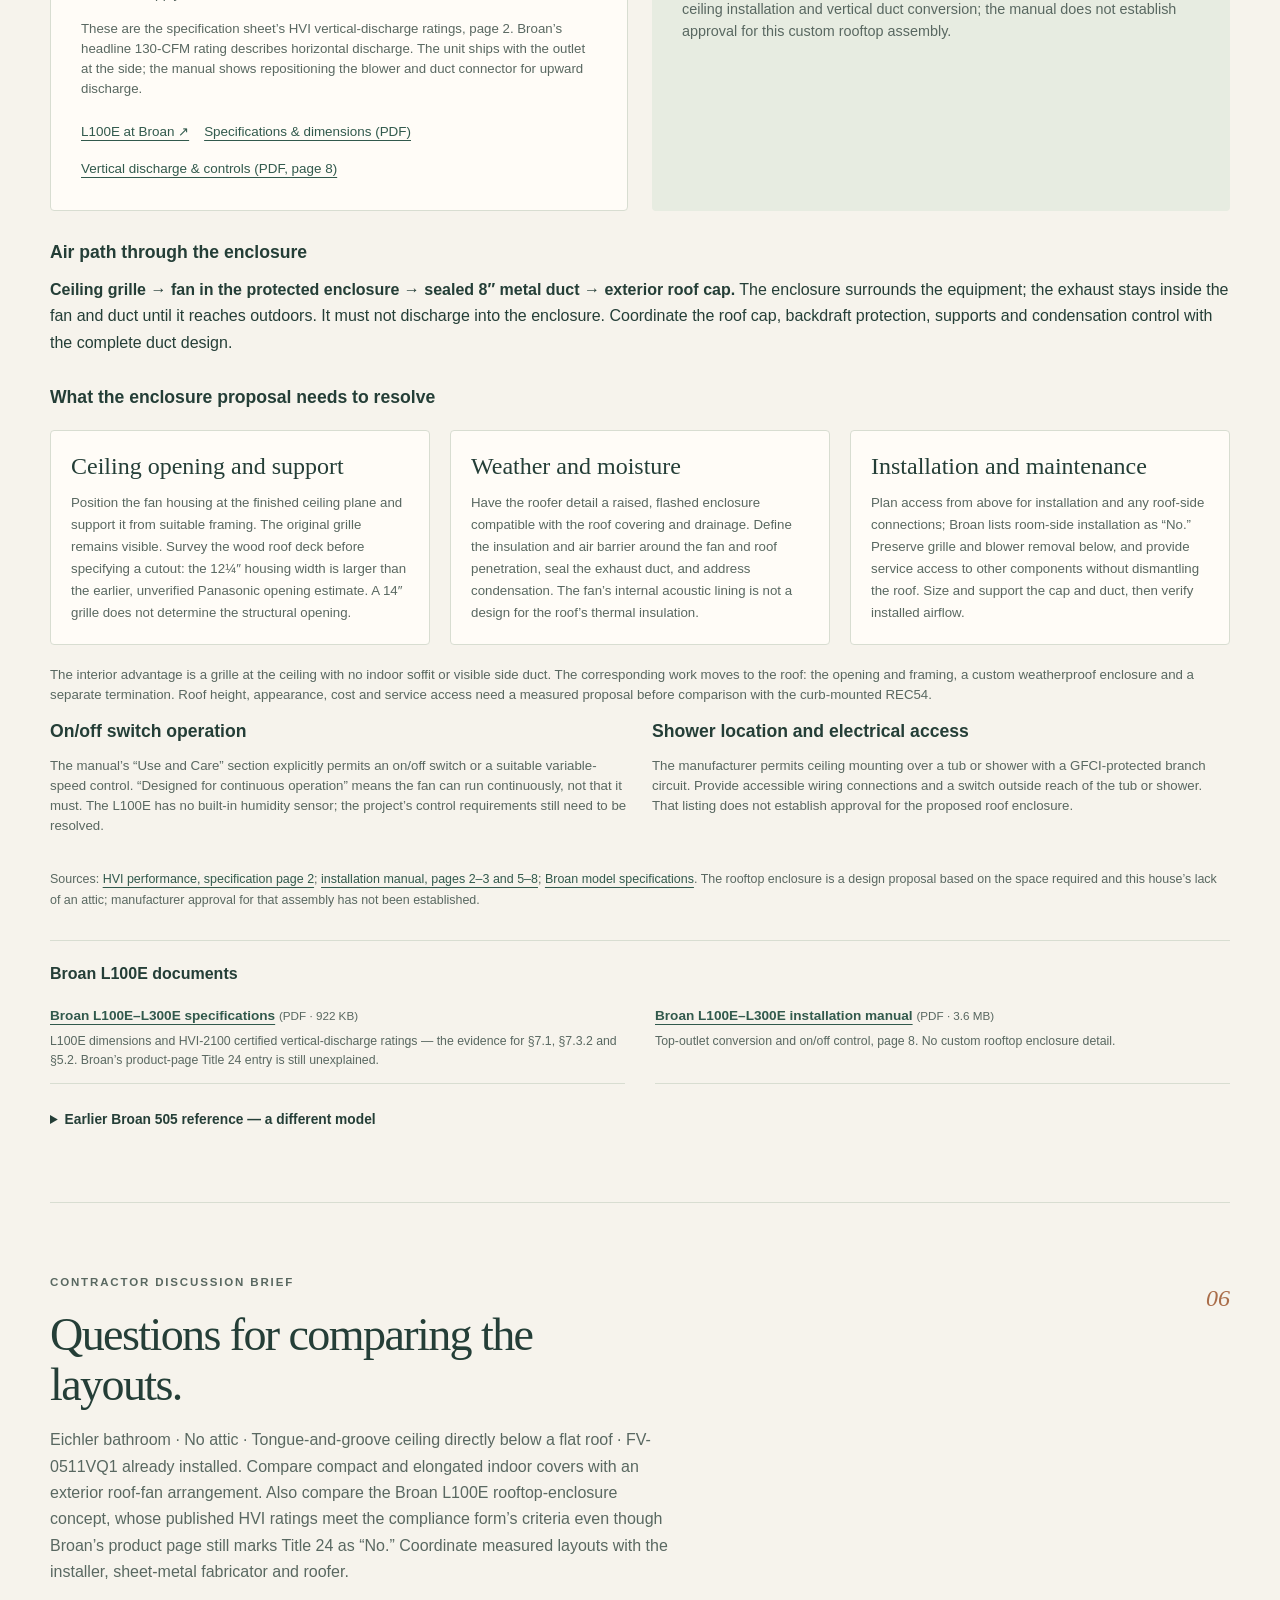
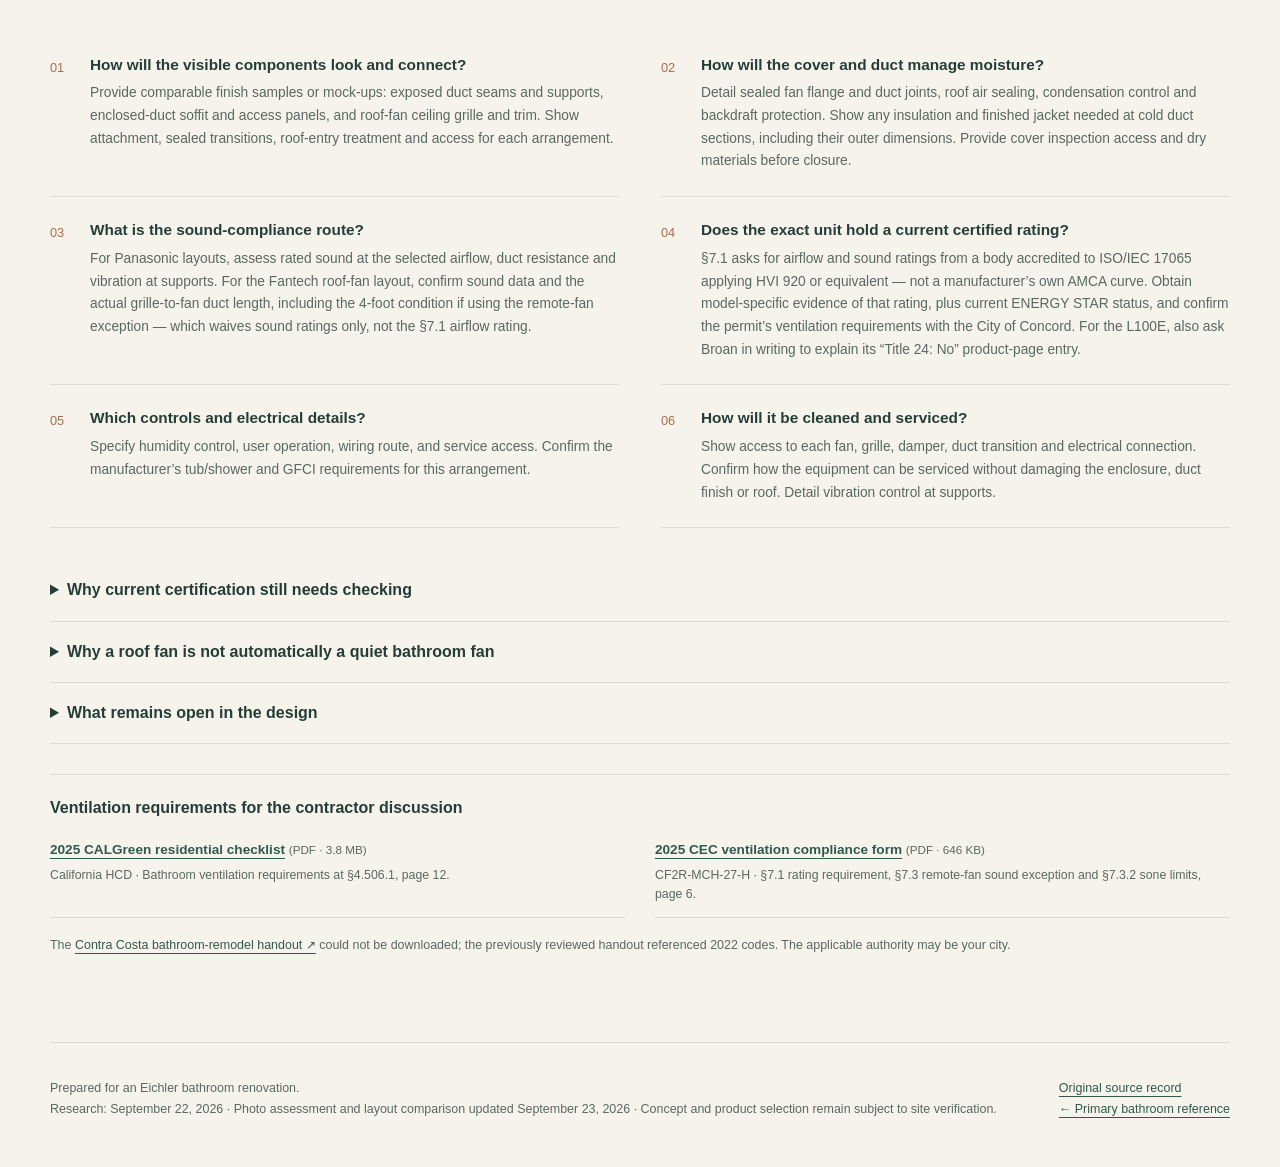
==== commit 0ba73d1a: "Simplify Panasonic enclosure layout comparison" ====
--- a/docs/bathroom-ventilation/index.html
+++ b/docs/bathroom-ventilation/index.html
@@ -49,37 +49,47 @@
 
   <section class="section" id="panasonic" aria-labelledby="panasonic-title">
     <div class="section-heading"><div><p class="eyebrow">Indoor fan options · Exposed or enclosed duct</p><h2 id="panasonic-title">Compare two ways to finish an indoor fan.</h2><p class="lede">A compact cover leaves the duct visible; an elongated cover conceals the fan and duct together. Both layouts can be evaluated with the shallow FV-0510VS1 or the installed FV-0511VQ1, with dimensions and mounting adjusted to the equipment.</p></div><span class="section-num" aria-hidden="true">01</span></div>
-    <div class="two">
-      <article class="model">
-        <span class="pill">Shallow fan option</span><h3>Panasonic FV-0510VS1</h3><p class="role">WhisperValue DC · Replacement option for the installed FV-0511VQ1</p>
-        <dl><dt>Fan body</dt><dd>10¼″ × 10¼″ × 3⅜″ deep</dd><dt>Grille</dt><dd>13″ square</dd><dt>Airflow settings</dt><dd>50 / 80 / 100 CFM</dd><dt>Sound at 0.1 in. w.g.</dt><dd>&lt;0.3 / 0.4 / 0.9 sones</dd><dt>Outlet</dt><dd>Side; oval collar for 4″ duct</dd></dl>
-        <p class="small muted">The installed FV-0511VQ1 has a 7⅜″ body and a lower rated sound level at 80 CFM under the same test conditions. The shallow model’s advantage for this design is its smaller body depth. Finished cover depth still includes mounting, connections, finish and grille projection.</p>
-        <div class="links"><a href="https://iaq.na.panasonic.com/ventilation/fans/whispervalue-50-80-100-cfm">FV-0510VS1 at Panasonic ↗</a><a href="references/spec-sheets/Panasonic-FV-0510VS1-submittal.pdf">Specifications (PDF)</a><a href="references/spec-sheets/Panasonic-FV-0510VS1-installation.pdf">Installation manual (PDF)</a><a href="references/spec-sheets/Panasonic-FV-0511VQ1-submittal.pdf">Installed fan specifications (PDF)</a></div>
-      </article>
-      <article class="proposal">
-        <p class="eyebrow">Compact-cover option</p><h3>A small fan cover with a visible duct.</h3>
-        <p>Keep the enclosure local to the fan body, adaptor and necessary service connections. Use its original grille below, with the fan supported by the manufacturer’s mounting arrangement and suitable framing. Preserve access to the grille, motor, damper and electrical connections.</p>
-        <p>Have a sheet-metal fabricator propose a smooth duct exterior with tidy seams, discreet supports and a deliberate upward bend at the roof connection. Coordinate the duct finish, fan cover and trim as one visual composition. Material and colour remain open; a finish matching the ceiling is one option to sample.</p>
-        <p class="small muted">The compact enclosure and exposed duct are custom construction details, not a Panasonic kit. Final geometry, mounting, finish and performance require a measured design.</p>
-      </article>
-    </div>
-    <h3 class="subsection-title" id="compact-duct">Compact enclosure with exposed custom duct</h3>
-    <div class="diagram-panel proposal-diagram"><figure>
-      <img src="assets/panasonic-compact-exposed-duct.svg" width="1080" height="590" loading="lazy" alt="Conceptual side section of a shallow Panasonic fan in a compact enclosure, with its original grille below and a custom exposed duct leaving the side and turning upward through the roof. Only the fan and connection are enclosed; the duct run is visible.">
-      <figcaption><strong>Compact-cover concept; not to scale or traced from the installation photo.</strong> The light finish is illustrative. Duct shape, supports, joint treatment, insulation, finished dimensions and roof detail remain to be designed. <a href="assets/panasonic-compact-exposed-duct.svg">Open the full-size compact-cover sketch</a>.</figcaption>
-    </figure></div>
-    <h3 class="subsection-title">Resolve the cover and the duct as separate pieces</h3>
-    <div class="dimension-grid">
-      <div><strong>Compact cover</strong><p>Size around the fan, 13″ grille, adaptor, mounting and service access. The 3⅜″ body depth is not the finished projection. Make a measured mock-up before fabrication.</p></div>
-      <div><strong>Exposed duct</strong><p>Show the duct’s outer dimensions and lowest point separately from the cover. Keep the factory outlet intact; design the transition and section for airflow, then refine the seams, supports and finish.</p></div>
-      <div><strong>Upward turn</strong><p>Measure the available straight run, elbow and roof opening. Coordinate the bend and roof-entry trim with the exterior cap, flashing and any required insulation.</p></div>
-    </div>
-    <div class="note" id="exposed-duct-detail">
-      <h3>A clean exterior still needs a complete duct design.</h3>
-      <p>Start with the manufacturer’s 4″ duct arrangement and factory oval adaptor. Round or oval metal duct can be considered for the visible run. A flatter rectangular section is a separate design proposal: matching cross-sectional area alone does not establish equivalent resistance or performance. Do not reduce or flatten the passage solely to make it less visible.</p>
-      <p>Specify smooth internal surfaces, mechanically secured and sealed joints, appropriate supports and a serviceable connection. Panasonic illustrates 2–3 ft of straight duct before an elbow (manual page 8) and warns against a bend close to the adaptor (page 4). Check the measured route and verify delivered airflow.</p>
-      <p>Resolve condensation protection at cold sections and the roof transition. If insulation is required on a visible section, include its finished jacket in the appearance and size proposal. A neat seam or painted exterior must not replace the required joint seal.</p>
-    </div>
+    <article class="model">
+      <span class="pill">Shallow fan option</span><h3>Panasonic FV-0510VS1</h3><p class="role">WhisperValue DC · Replacement option for the installed FV-0511VQ1</p>
+      <dl><dt>Fan body</dt><dd>10¼″ × 10¼″ × 3⅜″ deep</dd><dt>Grille</dt><dd>13″ square</dd><dt>Airflow settings</dt><dd>50 / 80 / 100 CFM</dd><dt>Sound at 0.1 in. w.g.</dt><dd>&lt;0.3 / 0.4 / 0.9 sones</dd><dt>Outlet</dt><dd>Side; oval collar for 4″ duct</dd></dl>
+      <p class="small muted">The installed FV-0511VQ1 has a 7⅜″ body and a lower rated sound level at 80 CFM under the same test conditions. The shallow model’s advantage for this design is its smaller body depth. Finished cover depth still includes mounting, connections, finish and grille projection.</p>
+      <div class="links"><a href="https://iaq.na.panasonic.com/ventilation/fans/whispervalue-50-80-100-cfm">FV-0510VS1 at Panasonic ↗</a><a href="references/spec-sheets/Panasonic-FV-0510VS1-submittal.pdf">Specifications (PDF)</a><a href="references/spec-sheets/Panasonic-FV-0510VS1-installation.pdf">Installation manual (PDF)</a><a href="references/spec-sheets/Panasonic-FV-0511VQ1-submittal.pdf">Installed fan specifications (PDF)</a></div>
+    </article>
+    <article class="indoor-layout" aria-labelledby="compact-duct">
+      <h3 class="subsection-title" id="compact-duct">Compact enclosure with exposed custom duct</h3>
+      <p>A compact enclosure surrounds the fan body and its connections, with the original grille below. The duct remains visible as a separate finished element, running from the side outlet to the upward roof connection. Size the cover and duct from the actual equipment and measured route.</p>
+      <div class="diagram-panel proposal-diagram"><figure>
+        <img src="assets/panasonic-compact-exposed-duct.svg" width="1080" height="590" loading="lazy" alt="Conceptual side section of a shallow Panasonic fan in a compact enclosure, with its original grille below and a custom exposed duct leaving the side and turning upward through the roof. Only the fan and connection are enclosed; the duct run is visible.">
+        <figcaption><strong>Compact-cover concept; not to scale or traced from the installation photo.</strong> The light finish is illustrative. Duct shape, supports, joint treatment, insulation, finished dimensions and roof detail remain to be designed. <a href="assets/panasonic-compact-exposed-duct.svg">Open the full-size compact-cover sketch</a>.</figcaption>
+      </figure></div>
+      <h3 class="subsection-title">Resolve the cover and the duct as separate pieces</h3>
+      <div class="dimension-grid">
+        <div><strong>Compact cover</strong><p>Size around the fan, 13″ grille, adaptor, mounting and service access. The 3⅜″ body depth is not the finished projection. Make a measured mock-up before fabrication.</p></div>
+        <div><strong>Exposed duct</strong><p>Show the duct’s outer dimensions and lowest point separately from the cover. Keep the factory outlet intact; design the transition and section for airflow, then refine the seams, supports and finish.</p></div>
+        <div><strong>Upward turn</strong><p>Measure the available straight run, elbow and roof opening. Coordinate the bend and roof-entry trim with the exterior cap, flashing and any required insulation.</p></div>
+      </div>
+      <div class="note" id="exposed-duct-detail">
+        <h3>A clean exterior still needs a complete duct design.</h3>
+        <p>Start with the manufacturer’s 4″ duct arrangement and factory oval adaptor. Round or oval metal duct can be considered for the visible run. A flatter rectangular section is a separate design proposal: matching cross-sectional area alone does not establish equivalent resistance or performance. Do not reduce or flatten the passage solely to make it less visible.</p>
+        <p>Specify smooth internal surfaces, mechanically secured and sealed joints, appropriate supports and a serviceable connection. Panasonic illustrates 2–3 ft of straight duct before an elbow (manual page 8) and warns against a bend close to the adaptor (page 4). Check the measured route and verify delivered airflow.</p>
+        <p>Resolve condensation protection at cold sections and the roof transition. If insulation is required on a visible section, include its finished jacket in the appearance and size proposal. A neat seam or painted exterior must not replace the required joint seal.</p>
+      </div>
+      <div class="note" id="enclosure-moisture">
+        <h3>Moisture details for the compact fan cover</h3>
+        <p>Keep the cover on the room side of the roof’s insulation and air barrier. Use suitable wipeable finishes, dry materials and removable inspection access. Seal the fan flange to the finished underside and seal the duct connections; preserve the original grille and required openings.</p>
+        <p>Added decorative vents are not specified in this concept. The cavity around the fan is outside its exhaust path, so opening that cavity to the room would not establish deliberate drying airflow. Coordinate any alternative vented detail with the moisture design.</p>
+      </div>
+    </article>
+    <article class="indoor-layout" aria-labelledby="enclosed-duct">
+      <h3 class="subsection-title" id="enclosed-duct">Elongated enclosure with concealed duct</h3>
+      <p>A single finished soffit can surround the fan and side duct up to the roof turn. This provides one continuous finished surface; its length, width and drop must accommodate the fan, duct, elbow, support, finish and service access. Assess both Panasonic models against the same measured route.</p>
+      <div class="diagram-panel proposal-diagram"><figure>
+        <img src="assets/panasonic-soffit-section.svg" width="1080" height="560" loading="lazy" alt="Conceptual section of a Panasonic fan and its horizontal duct concealed within one elongated soffit below the wood ceiling, with the original grille under the fan and inspection access beside it.">
+        <figcaption><strong>Concealed-duct concept; not to scale.</strong> The illustrated shallow fan is FV-0510VS1. An enclosure retaining FV-0511VQ1 needs its own dimensions. <a href="assets/panasonic-soffit-section.svg">Open the full-size enclosed-duct sketch</a>.</figcaption>
+      </figure></div>
+      <div class="note"><h3>Optional matching grille over the duct compartment</h3><p>A second grille can conceal removable access, with its own supported mounting. If open, it leads into the surrounding cavity rather than the fan intake, so it does not establish forced drying. A grille mounted over a gasketed solid panel is decorative and provides no ventilation. Keep the fan and duct as the sealed exhaust path.</p></div>
+      <p class="small muted">Preliminary allowances of 16–18″ width, 48–60″ length and 6–8″ drop were developed for the shallow-fan soffit before the photo was supplied. They are not measured dimensions or fabrication sizes. Determine both enclosure options from the actual installation.</p>
+    </article>
     <div id="matching-panasonic-grilles">
       <h3 class="subsection-title">Original grille and replacement-part links</h3>
       <p>Both indoor layouts use the fan’s original grille beneath its enclosure. The elongated enclosure can also be considered with a second matching grille as a separate access detail. Replacement parts are listed below.</p>
@@ -93,19 +103,6 @@
       </table></div>
       <p class="small muted">Both fans specify nominal 13″ square grilles, but these are different parts. The VS1 spare grille was out of stock at Encompass when checked September 23; confirm availability if a replacement is needed. The new fan’s installation manual lists a grille among its supplied accessories.</p>
     </div>
-    <div class="note" id="enclosure-moisture">
-      <h3>Moisture details for the compact fan cover</h3>
-      <p>Keep the cover on the room side of the roof’s insulation and air barrier. Use suitable wipeable finishes, dry materials and removable inspection access. Seal the fan flange to the finished underside and seal the duct connections; preserve the original grille and required openings.</p>
-      <p>Added decorative vents are not specified in this concept. The cavity around the fan is outside its exhaust path, so opening that cavity to the room would not establish deliberate drying airflow. Coordinate any alternative vented detail with the moisture design.</p>
-    </div>
-    <h3 class="subsection-title" id="enclosed-duct">Elongated enclosure with concealed duct</h3>
-    <p>A single finished soffit can surround the fan and side duct up to the roof turn. This provides one continuous finished surface; its length, width and drop must accommodate the fan, duct, elbow, support, finish and service access. Assess both Panasonic models against the same measured route.</p>
-    <div class="diagram-panel proposal-diagram"><figure>
-      <img src="assets/panasonic-soffit-section.svg" width="1080" height="560" loading="lazy" alt="Conceptual section of a Panasonic fan and its horizontal duct concealed within one elongated soffit below the wood ceiling, with the original grille under the fan and inspection access beside it.">
-      <figcaption><strong>Concealed-duct concept; not to scale.</strong> The illustrated shallow fan is FV-0510VS1. An enclosure retaining FV-0511VQ1 needs its own dimensions. <a href="assets/panasonic-soffit-section.svg">Open the full-size enclosed-duct sketch</a>.</figcaption>
-    </figure></div>
-    <div class="note"><h3>Optional matching grille over the duct compartment</h3><p>A second grille can conceal removable access, with its own supported mounting. If open, it leads into the surrounding cavity rather than the fan intake, so it does not establish forced drying. A grille mounted over a gasketed solid panel is decorative and provides no ventilation. Keep the fan and duct as the sealed exhaust path.</p></div>
-    <p class="small muted">Preliminary allowances of 16–18″ width, 48–60″ length and 6–8″ drop were developed for the shallow-fan soffit before the photo was supplied. They are not measured dimensions or fabrication sizes. Determine both enclosure options from the actual installation.</p>
     <p class="source-line">Equipment and installation basis: <a href="references/spec-sheets/Panasonic-FV-0510VS1-installation.pdf">Panasonic manual, pages 3–8</a>; <a href="https://basc.pnnl.gov/resource-guides/bathroom-exhaust-fans">PNNL duct and airflow guidance</a>. The compact cover, exposed finish and fabrication approach are project design proposals. Final geometry and performance remain to be verified.</p>
     <!-- SECTION_DOCUMENTS:panasonic START -->
 <div class="section-documents" id="panasonic-documents" aria-labelledby="panasonic-documents-title">
